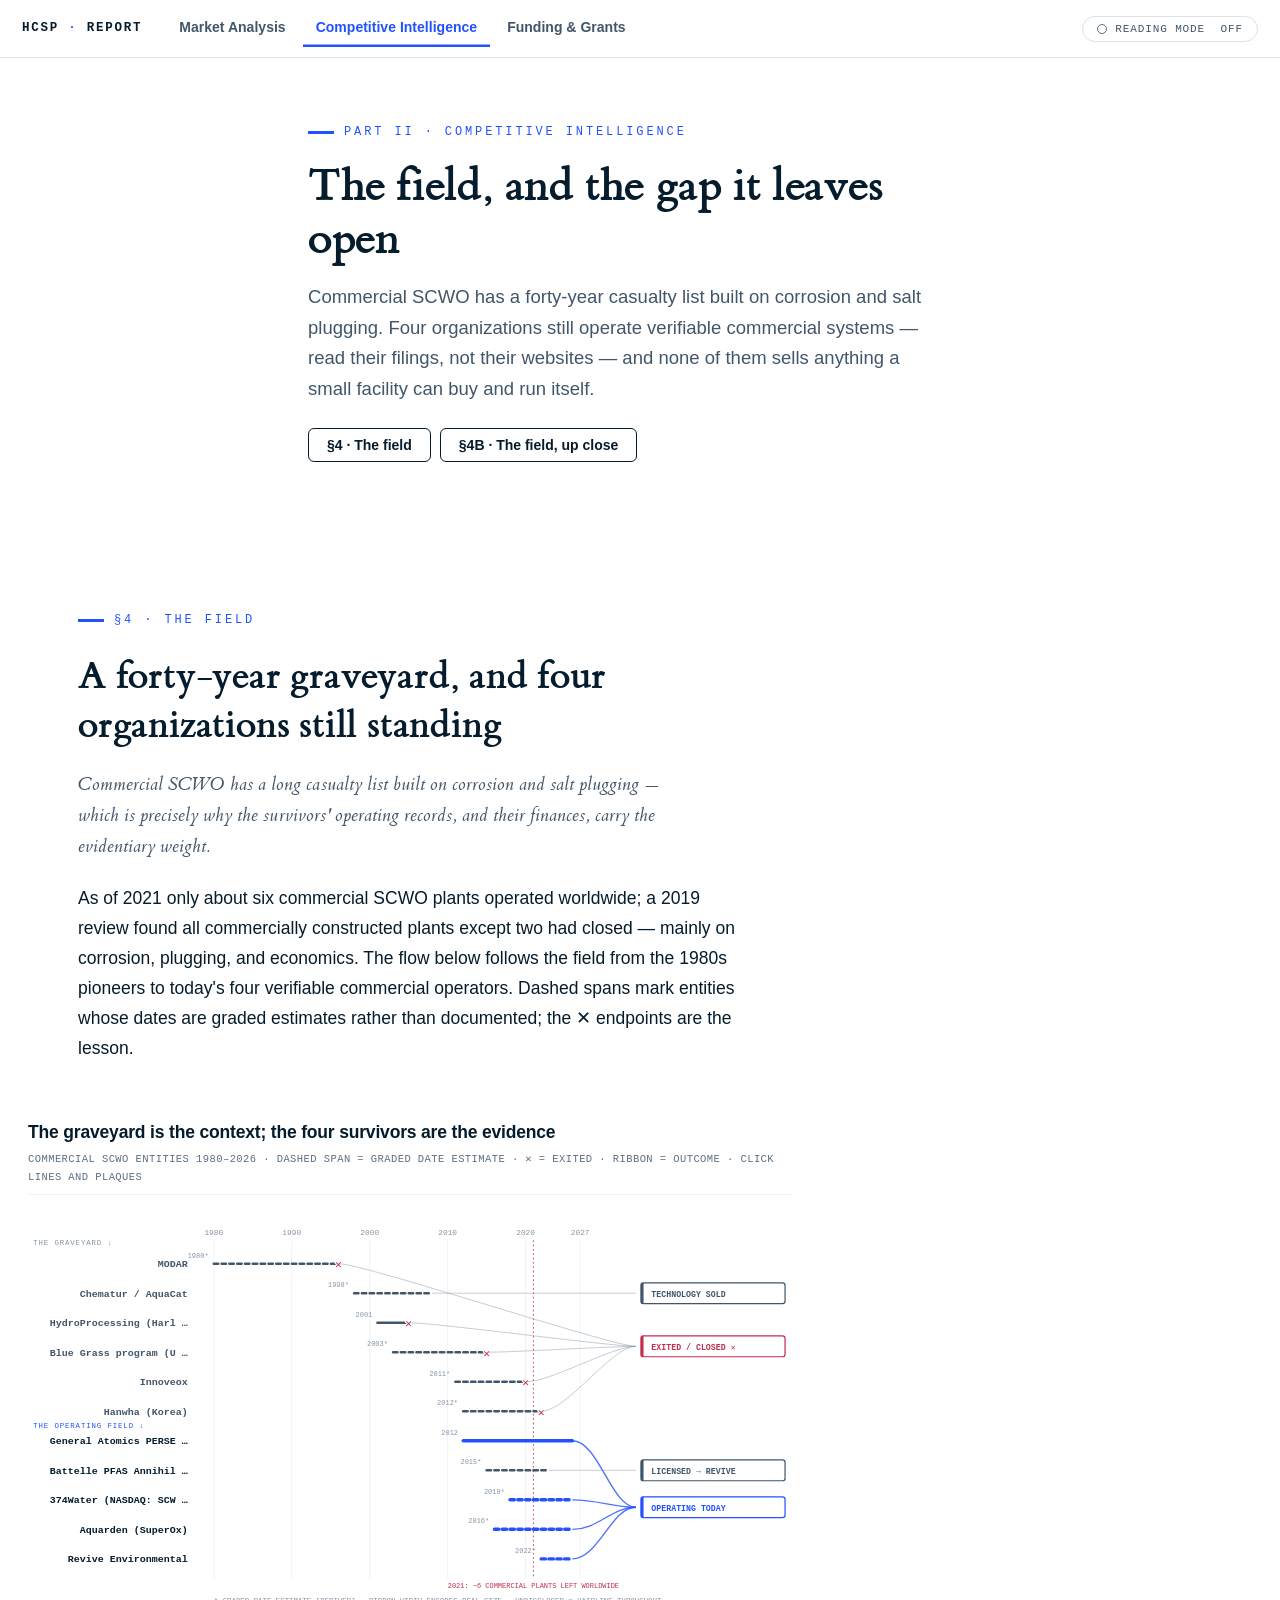
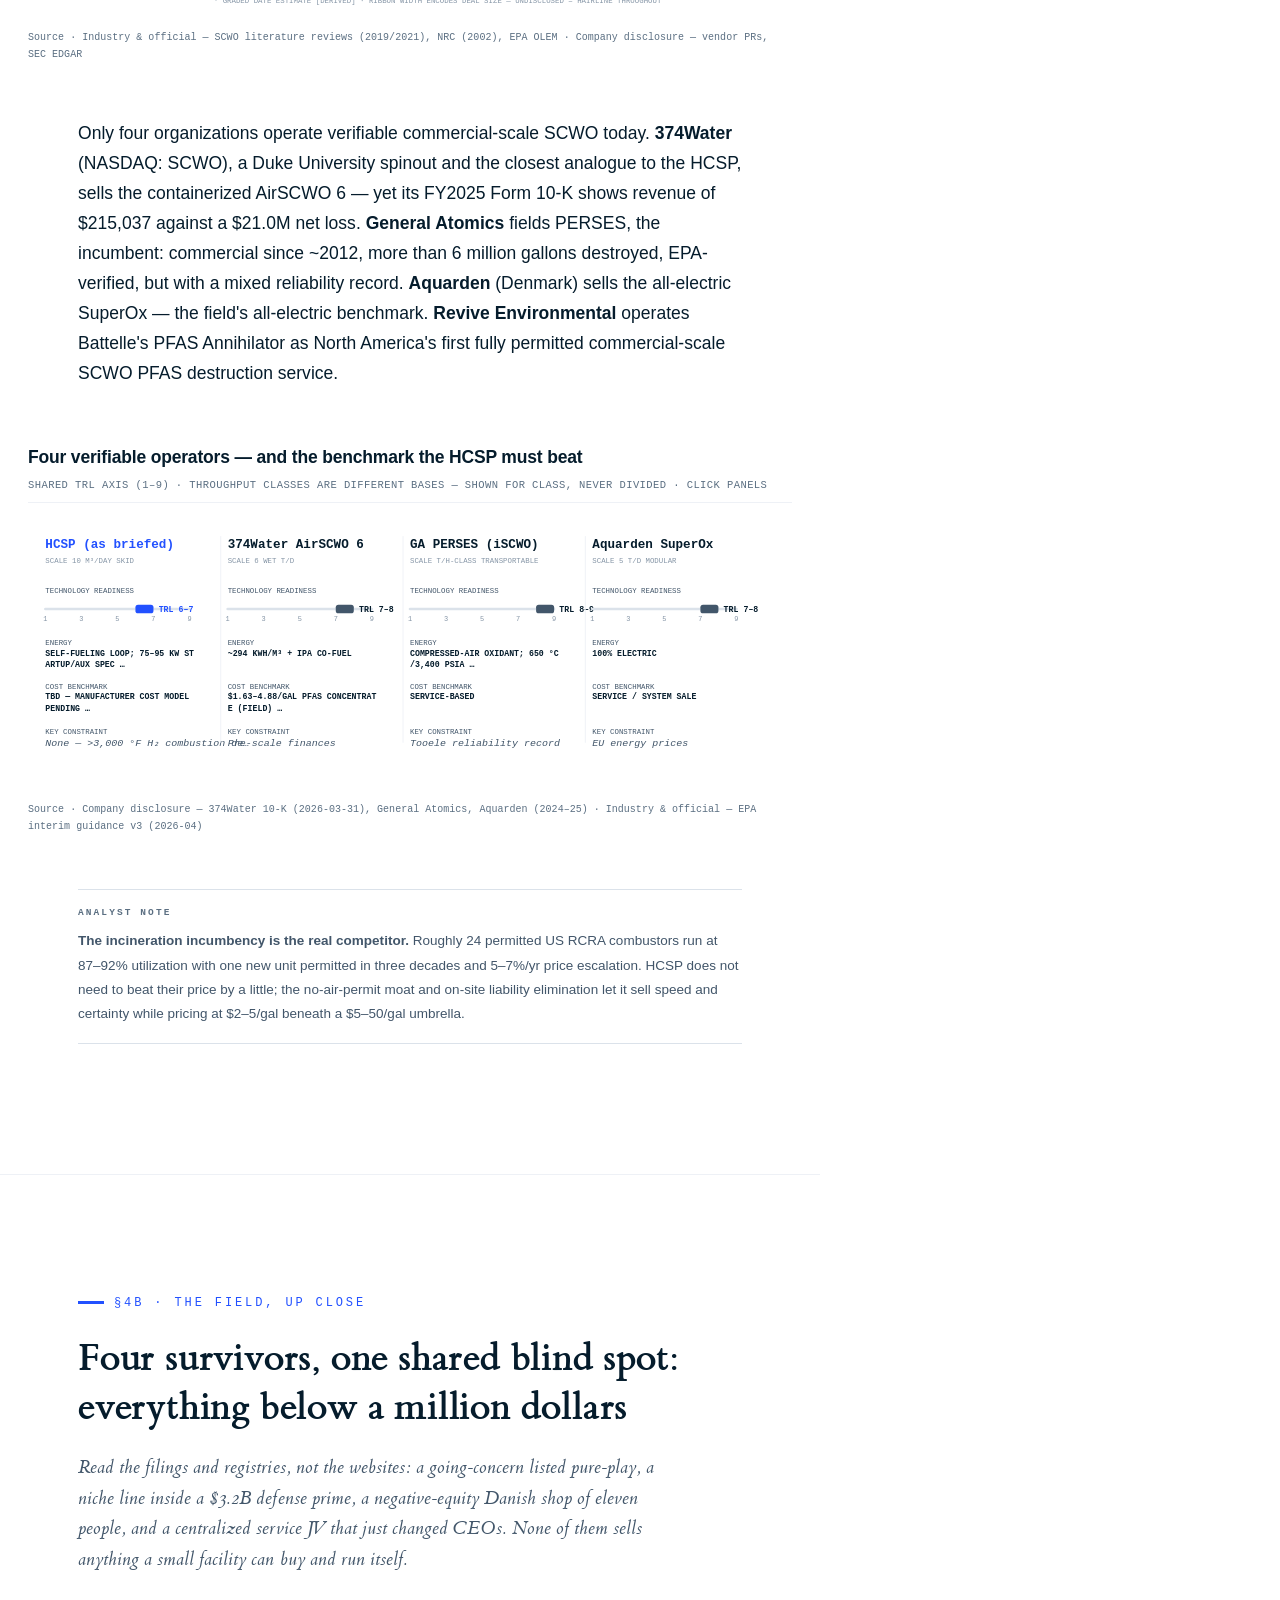
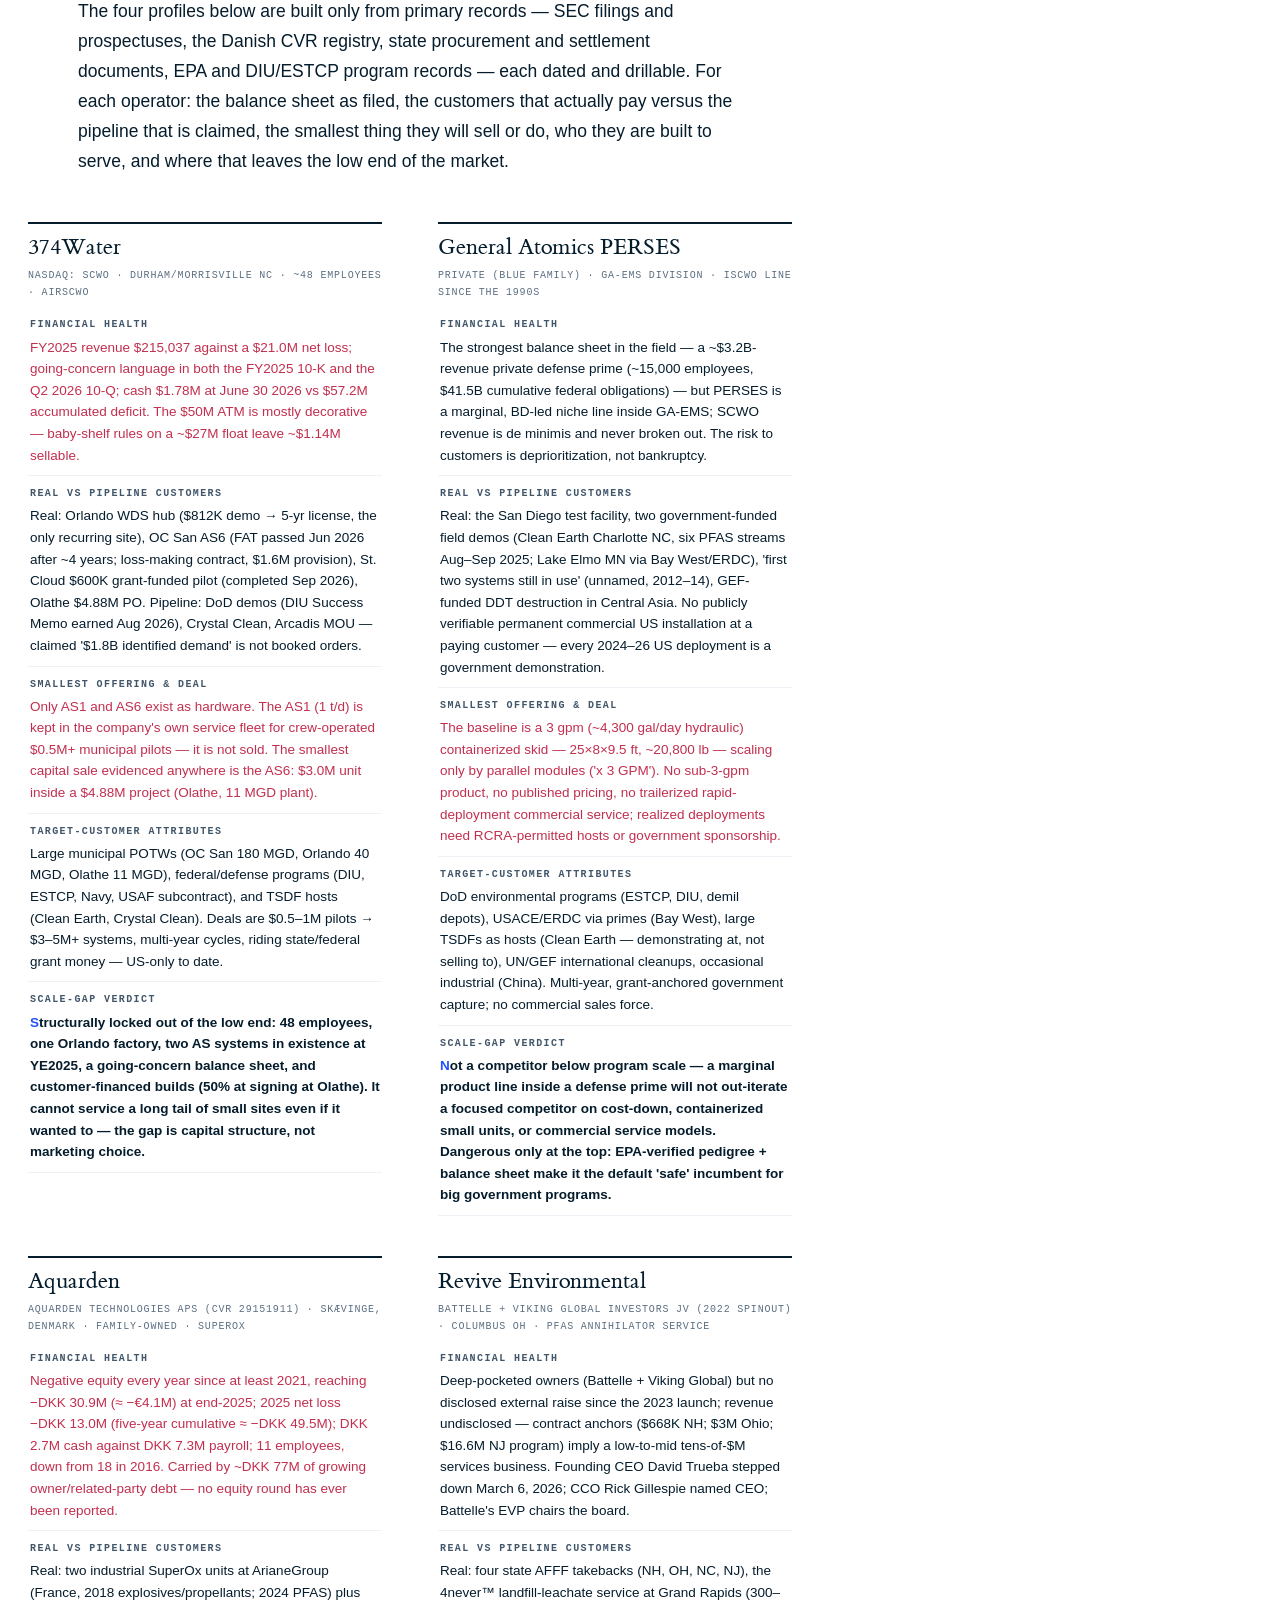
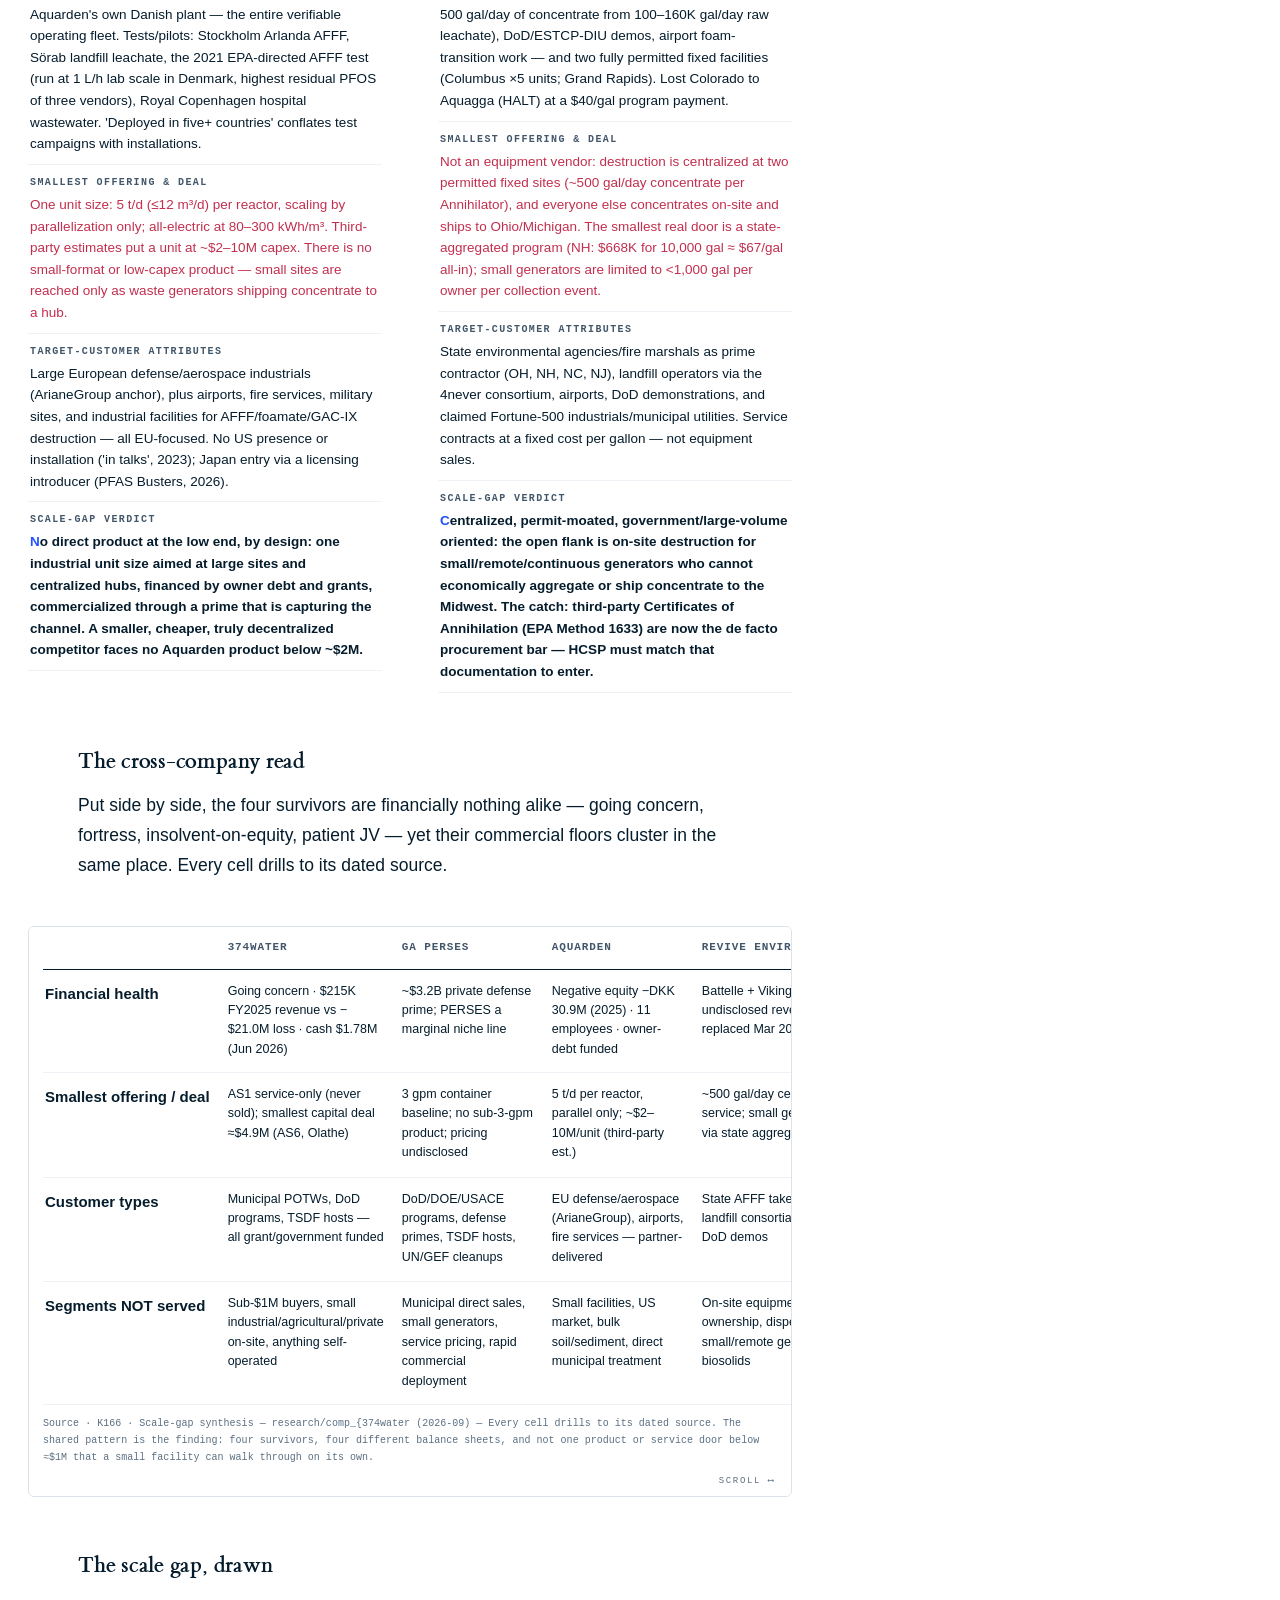
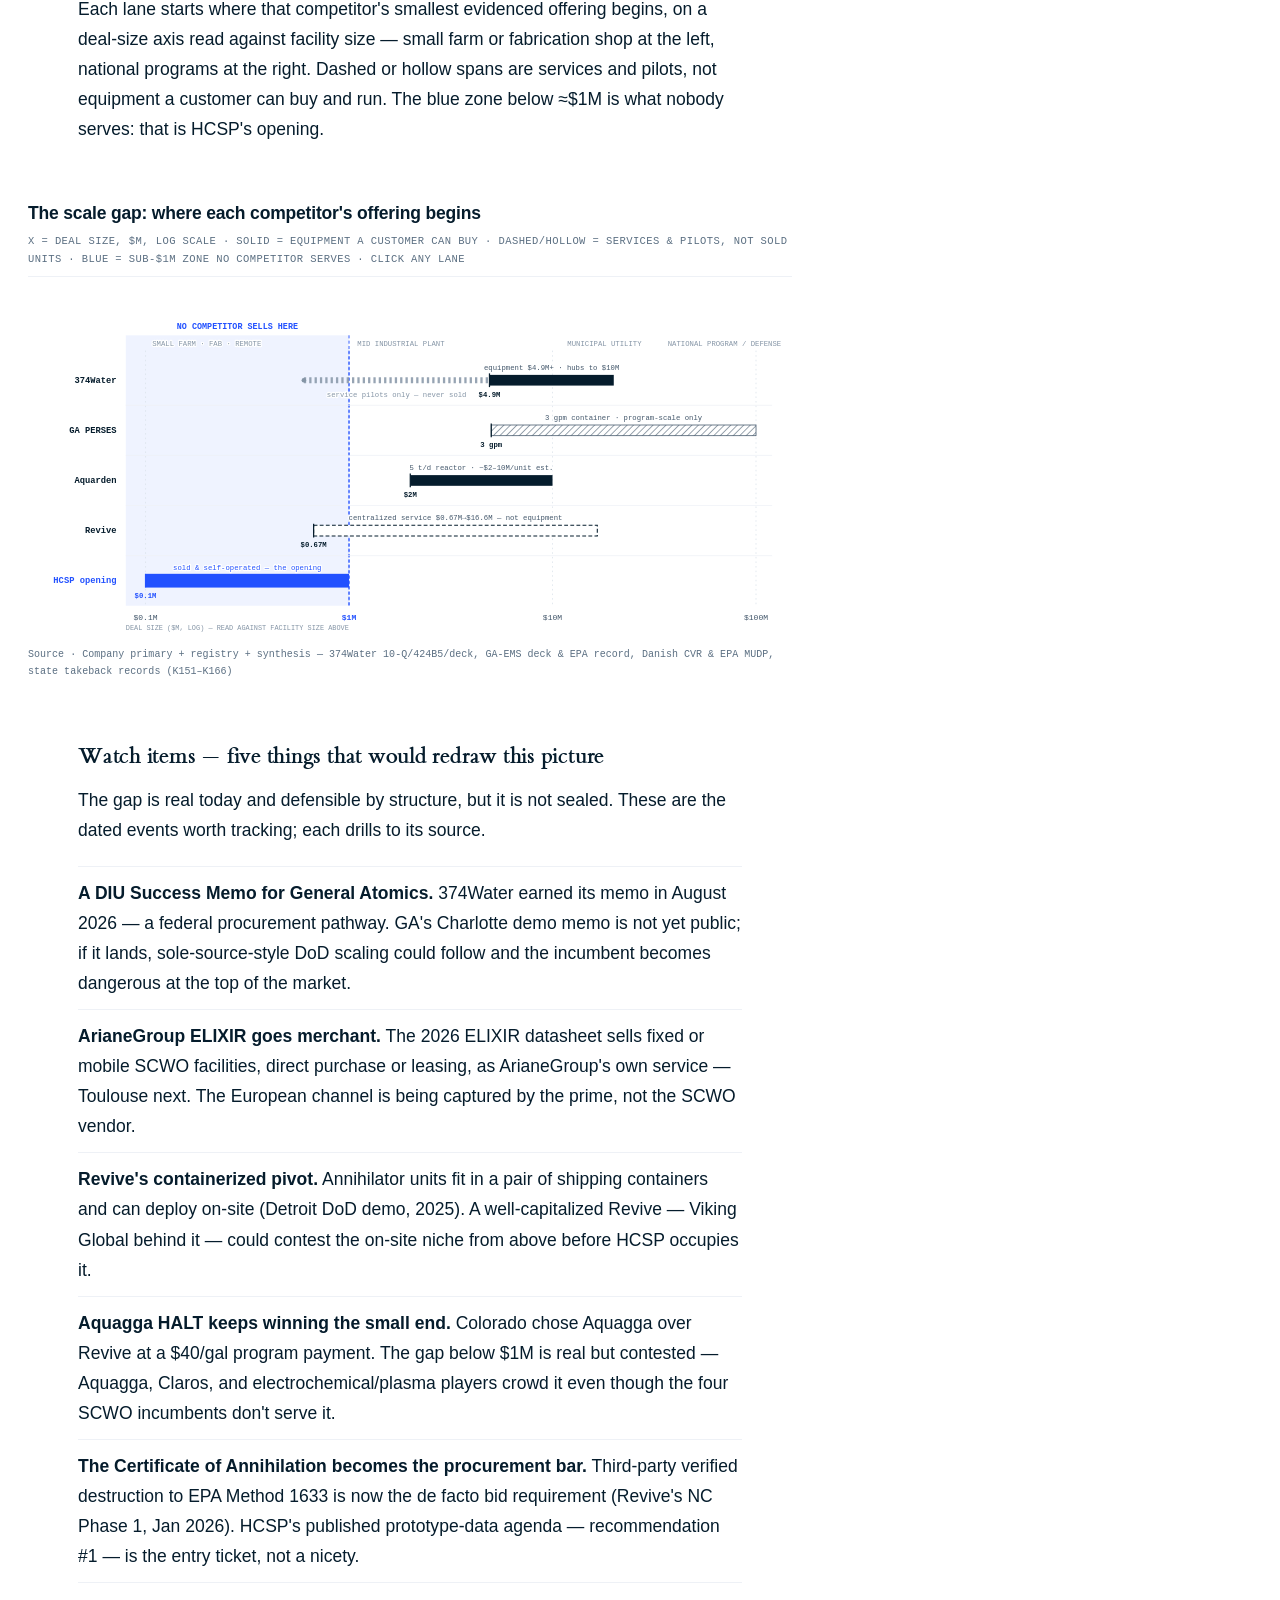
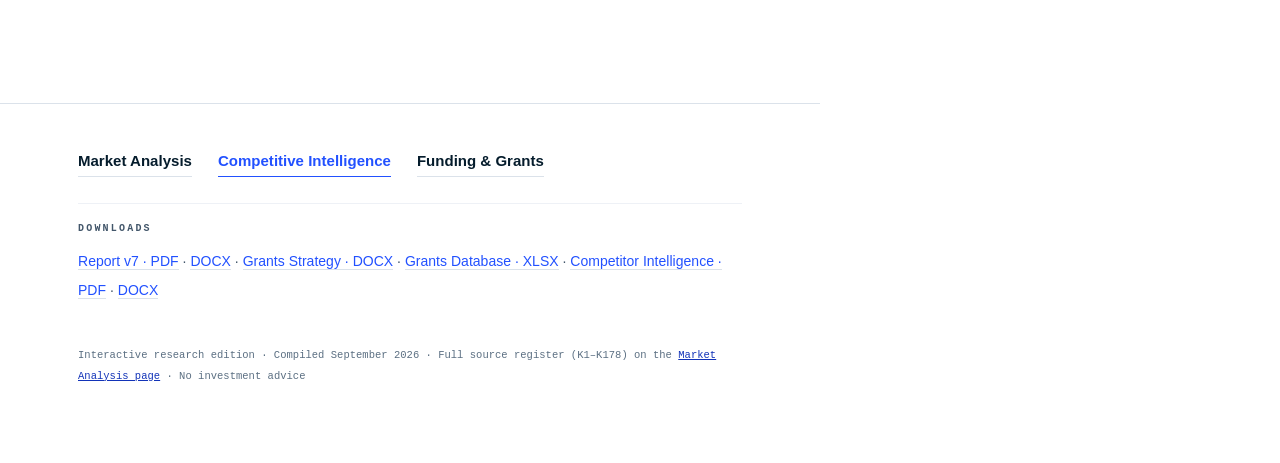
==== competitors.html @ 6288d8dd "HCSP Cross-Industry Value & Financial Impact Analysis — redesigned split-page edition: Market / Comp" ====
<!doctype html>
<html lang="en">
<head>
<meta charset="utf-8">
<meta name="viewport" content="width=device-width, initial-scale=1">
<title>Competitive Intelligence — HCSP Cross-Industry Value &amp; Financial Impact Analysis</title>
<meta name="description" content="The SCWO field: a forty-year graveyard, four verifiable commercial operators, the cross-company matrix, and the sub-$1M scale gap nobody serves.">
<link rel="stylesheet" href="css/fonts.css">
<link rel="stylesheet" href="css/style.css">
</head>
<body class="no-cover">

<!-- ═══ Shared shell · sticky top nav ═══ -->
<nav id="topnav" aria-label="Site">
  <a class="tn-brand" href="index.html">HCSP<span> · </span>REPORT</a>
  <div class="tn-links">
    <a href="index.html">Market Analysis</a>
    <a href="competitors.html">Competitive Intelligence</a>
    <a href="funding.html">Funding &amp; Grants</a>
  </div>
  <div class="tn-right">
    <button id="reader-toggle" type="button" aria-pressed="false">READING&nbsp;MODE&nbsp;<span class="rt-state">OFF</span></button>
    <button id="tn-burger" type="button" aria-expanded="false" aria-label="Toggle navigation">☰</button>
  </div>
</nav>

<!-- ═══ Page hero ═══ -->
<header class="page-hero">
  <p class="sec-no">Part II · Competitive intelligence</p>
  <h1>The field, and the gap it leaves open</h1>
  <p class="ph-sub">Commercial SCWO has a forty-year casualty list built on corrosion and salt plugging. Four
    organizations still operate verifiable commercial systems — read their filings, not their websites — and none of
    them sells anything a small facility can buy and run itself.</p>
  <div class="hero-chips">
    <button class="chip" data-goto="#sec-players">§4 · The field</button>
    <button class="chip" data-goto="#sec-deepdive">§4B · The field, up close</button>
  </div>
</header>

<main>

<!-- ═══ §4 Players ═══ -->
<section id="sec-players" class="band" data-win="players">
  <div class="prose">
    <p class="sec-no">§4 · The field</p>
    <h2>A forty-year graveyard, and four organizations still standing</h2>
    <p class="dek">Commercial SCWO has a long casualty list built on corrosion and salt plugging — which is precisely why
      the survivors' operating records, and their finances, carry the evidentiary weight.</p>
    <p>As of 2021 only about six commercial SCWO plants operated worldwide; a 2019 review found all commercially
      constructed plants except two had closed — mainly on corrosion, plugging, and economics. The flow below follows the
      field from the 1980s pioneers to today's four verifiable commercial operators. Dashed spans mark entities whose
      dates are graded estimates rather than documented; the ✕ endpoints are the lesson.</p>
  </div>
  <div class="wide xl"><div id="destiny-chart" class="chart-frame"></div></div>
  <div class="prose">
    <p>Only four organizations operate verifiable commercial-scale SCWO today. <b>374Water</b> (NASDAQ: SCWO), a Duke
      University spinout and the closest analogue to the HCSP, sells the containerized AirSCWO 6 — yet its FY2025 Form
      10-K shows revenue of $215,037 against a $21.0M net loss. <b>General Atomics</b> fields PERSES, the incumbent:
      commercial since ~2012, more than 6 million gallons destroyed, EPA-verified, but with a mixed reliability record.
      <b>Aquarden</b> (Denmark) sells the all-electric SuperOx — the field's all-electric benchmark. <b>Revive
      Environmental</b> operates Battelle's PFAS Annihilator as North America's first fully permitted commercial-scale
      SCWO PFAS destruction service.</p>
  </div>
  <div class="wide xl"><div id="vendor-chart" class="chart-frame"></div></div>
  <div class="prose">
    <div class="note-box">
      <p><b>The incineration incumbency is the real competitor.</b> Roughly 24 permitted US RCRA combustors run at
        87–92% utilization with one new unit permitted in three decades and 5–7%/yr price escalation. HCSP does not need
        to beat their price by a little; the no-air-permit moat and on-site liability elimination let it sell speed and
        certainty while pricing at $2–5/gal beneath a $5–50/gal umbrella.</p>
    </div>
  </div>
</section>

<!-- ═══ §4B The field, up close ═══ -->
<section id="sec-deepdive" class="band" data-win="deepdive">
  <div class="prose">
    <p class="sec-no">§4B · The field, up close</p>
    <h2>Four survivors, one shared blind spot: everything below a million dollars</h2>
    <p class="dek">Read the filings and registries, not the websites: a going-concern listed pure-play, a niche line
      inside a $3.2B defense prime, a negative-equity Danish shop of eleven people, and a centralized service JV that
      just changed CEOs. None of them sells anything a small facility can buy and run itself.</p>
    <p>The four profiles below are built only from primary records — SEC filings and prospectuses, the Danish CVR
      registry, state procurement and settlement documents, EPA and DIU/ESTCP program records — each dated and
      drillable. For each operator: the balance sheet as filed, the customers that actually pay versus the pipeline
      that is claimed, the smallest thing they will sell or do, who they are built to serve, and where that leaves the
      low end of the market.</p>
  </div>
  <div class="wide xl"><div id="comp-profiles"></div></div>
  <div class="prose">
    <h3 class="sub-h">The cross-company read</h3>
    <p>Put side by side, the four survivors are financially nothing alike — going concern, fortress, insolvent-on-equity,
      patient JV — yet their commercial floors cluster in the same place. Every cell drills to its dated source.</p>
  </div>
  <div class="wide xl"><div class="table-scroll"><table class="dt" id="comp-table"></table></div></div>
  <div class="prose">
    <h3 class="sub-h">The scale gap, drawn</h3>
    <p>Each lane starts where that competitor's smallest evidenced offering begins, on a deal-size axis read against
      facility size — small farm or fabrication shop at the left, national programs at the right. Dashed or hollow spans
      are services and pilots, not equipment a customer can buy and run. The blue zone below ≈$1M is what nobody
      serves: that is HCSP's opening.</p>
  </div>
  <div class="wide xl"><div id="scalegap-chart" class="chart-frame"></div></div>
  <div class="prose">
    <h3 class="sub-h">Watch items — five things that would redraw this picture</h3>
    <p>The gap is real today and defensible by structure, but it is not sealed. These are the dated events worth
      tracking; each drills to its source.</p>
    <ul class="laws" id="watch-list"></ul>
  </div>
</section>


<!-- ═══ Shared page footer · cross-links + compact downloads ═══ -->
<footer class="page-foot">
  <div class="prose">
    <nav class="pf-links" aria-label="Report pages">
      <a href="index.html">Market Analysis</a>
      <a href="competitors.html" class="here">Competitive Intelligence</a>
      <a href="funding.html">Funding &amp; Grants</a>
    </nav>
    <div class="dl-compact">
      <p class="dl-head">Downloads</p>
      <p class="dl-line"><a href="downloads/HCSP_Industry_Value_Report_v7.pdf">Report v7 · PDF</a> ·
        <a href="downloads/HCSP_Industry_Value_Report_v7.docx">DOCX</a> ·
        <a href="downloads/HCSP_Grants_Strategy.docx">Grants Strategy · DOCX</a> ·
        <a href="downloads/HCSP_Grants_Database.xlsx">Grants Database · XLSX</a> ·
        <a href="downloads/HCSP_Competitor_Intelligence.pdf">Competitor Intelligence · PDF</a> ·
        <a href="downloads/HCSP_Competitor_Intelligence.docx">DOCX</a></p>
    </div>
    <p class="colophon">Interactive research edition · Compiled September 2026 · Full source register (K1–K178) on the
      <a href="index.html#sec-sources">Market Analysis page</a> · No investment advice</p>
  </div>
</footer>

</main>

<!-- Persistent context rail -->
<aside id="dash-rail" aria-label="Report dashboard"><canvas id="dash-canvas"></canvas></aside>

<!-- Drill-down card -->
<div id="drill-card" hidden></div>

<!-- Back to top -->
<button id="to-top" type="button">↑ TOP</button>

<script src="vendor/d3.min.js"></script>
<script src="js/shell.js"></script>
<script src="js/data.js"></script>
<script src="js/sources.js"></script>
<script src="js/utils.js"></script>
<script>window.DASH_SECTIONS = ["players", "deepdive"];</script>
<script src="js/charts-core.js"></script>
<script src="js/charts-players.js"></script>
<script src="js/deepdive.js"></script>
<script src="js/dashboard.js"></script>
<script src="js/main.js"></script>
</body>
</html>
---- css/fonts.css ----
/* ET Book (tufte-css, ai-2040 reference stack) — base64-inlined, CSP-safe */
@font-face {
  font-family: "et-book";
  src: url([data-uri]) format("woff");
  font-weight: 400;
  font-style: normal;
  font-display: swap;
}
@font-face {
  font-family: "et-book";
  src: url([data-uri]) format("woff");
  font-weight: 400;
  font-style: italic;
  font-display: swap;
}
@font-face {
  font-family: "et-book";
  src: url([data-uri]) format("woff");
  font-weight: 700;
  font-style: normal;
  font-display: swap;
}
---- css/style.css ----
/* ═══════════════════════════════════════════════════════════
   Interactive Research Report · base theme (copy verbatim as css/style.css)
   White surface / deep-navy ink / electric-blue accent.
   Editorial quote/note system (no left-border cards), magazine
   term columns, borderless right rail, tightened per-chart palette.
   ═══════════════════════════════════════════════════════════ */
:root {
  --paper: #ffffff;
  --paper-hi: #f7f9fc;      /* panel */
  --ink: #051c2c;           /* deep navy */
  --ink-md: #42566a;        /* 7.6:1 on white */
  --ink-lo: #5b6f82;        /* 5.2:1 on white — WCAG AA at every size */
  --line: #dbe2ea;
  --line-lo: #eef1f6;
  --red: #2251ff;           /* LEGACY ACCENT SLOT → electric blue */
  --red-hi: #1233b8;
  --blue: #1233b8;          /* deep blue (links, secondary emphasis) */
  --blue-soft: #7d9bff;     /* light blue (tertiary series) */
  --copper: #b07a10;
  --green: #008a6d;
  --gold: #b07a10;
  --neg: #c22f4e;           /* semantic negative — declines, risk, missing */
  --serif: "et-book", "Iowan Old Style", Palatino, "Palatino Linotype", "Book Antiqua", Georgia, serif;
  /* body text: clean system sans for readability; ET Book reserved for headings/decks/quotes */
  --sans: -apple-system, BlinkMacSystemFont, "Segoe UI", Roboto, "Helvetica Neue", Arial, "Noto Sans", sans-serif;
  --mono: Menlo, Consolas, "SF Mono", "Liberation Mono", "DejaVu Sans Mono", ui-monospace, monospace;
  --shadow: 0 1px 2px rgba(5,28,44,.05), 0 8px 28px rgba(5,28,44,.07);
  --navh: 58px;             /* sticky top-nav height */
}

* { margin: 0; padding: 0; box-sizing: border-box; }
html { scroll-behavior: smooth; }
html.reader { scroll-behavior: auto; }
body {
  --railw: 460px;
  background: var(--paper);
  color: var(--ink);
  font-family: var(--sans);
  font-size: 17.5px;
  line-height: 1.72;
  letter-spacing: 0.001em;
  -webkit-font-smoothing: antialiased;
}
::selection { background: rgba(34,81,255,.15); }
b, strong { font-weight: 700; }
em { font-style: normal; color: var(--red); font-weight: 700; }
a { color: var(--blue); }

/* ── Era progress rail (top) ── */
#era-rail {
  position: fixed; top: 0; left: 0; right: 0; z-index: 90;
  display: flex; align-items: center; gap: 14px;
  padding: 10px 22px;
  background: var(--paper);
  border-bottom: 1px solid var(--line);
  pointer-events: none;
  visibility: hidden; transform: translateY(-110%);
  transition: transform .4s ease, visibility 0s linear .4s;
}
#era-rail.on { visibility: visible; transform: none; transition: transform .4s ease; }
.rail-year {
  font-family: var(--mono); font-weight: 700; font-size: 14px;
  border: 1.5px solid var(--ink); border-radius: 4px;
  padding: 2px 10px; background: var(--paper);
  font-variant-numeric: tabular-nums;
}
.rail-track { flex: 1; height: 18px; position: relative; }
.rail-track .seg {
  position: absolute; top: 8px; height: 2px; background: var(--line);
  pointer-events: auto; cursor: pointer;
}
.rail-track .seg.active { background: var(--red); height: 4px; top: 7px; }
.rail-track .seg .seg-label {
  position: absolute; top: -14px; left: 0; font-family: var(--mono);
  font-size: 9px; color: var(--ink-lo); white-space: nowrap; letter-spacing: .04em;
}
.rail-track .seg.active .seg-label { color: var(--red); font-weight: 700; }

/* ── Cover — readability-first: text on a solid paper panel; the skid animation
     is confined to a heavily faded backdrop stage; nothing renders under text ── */
#cover {
  position: relative; min-height: 100vh; overflow: hidden;
  display: flex; align-items: center;
  padding: calc(var(--navh) + 4vh) 0 7vh;
}
.cover-stage { position: absolute; inset: 0; z-index: 0; opacity: 0.34; }
#cover-canvas, #cover-canvas-x, #cover-canvas-w { position: absolute; inset: 0; width: 100%; height: 100%; }
html.reader .cover-stage { display: none; } /* reading mode: decorative art off */

/* cover artwork variant switch */
.cover-mode { margin-top: 24px; display: flex; gap: 8px; align-items: center; flex-wrap: wrap; }
html.reader .cover-mode { display: none; }
.cover-mode::before {
  content: "COVER ART"; font-family: var(--mono); font-size: 9px;
  letter-spacing: .22em; color: var(--ink-md); margin-right: 4px;
}
.cover-mode button {
  font-family: var(--mono); font-size: 10.5px; letter-spacing: .05em;
  color: var(--ink-md); background: var(--paper);
  border: 1px solid var(--line); border-radius: 999px; padding: 5px 13px;
  cursor: pointer; transition: border-color .15s, color .15s;
}
.cover-mode button.on { border-color: var(--red); color: var(--red); }
.cover-mode button:hover { border-color: var(--ink); color: var(--ink); }
.cover-inner {
  position: relative; z-index: 2; max-width: 1120px; width: 100%;
  margin: 0 auto; padding: 0 24px;
  pointer-events: none; /* canvas stays clickable around the panel */
}
.cover-inner button, .cover-inner a { pointer-events: auto; }
.cover-panel {
  pointer-events: auto;
  background: var(--paper);
  border: 1px solid var(--line);
  box-shadow: var(--shadow);
  border-radius: 10px;
  padding: clamp(30px, 4.6vw, 54px) clamp(26px, 4.4vw, 56px);
  max-width: 860px;
}
.cover-kicker {
  font-family: var(--mono); font-size: 11.5px; letter-spacing: .24em;
  color: var(--red); margin-bottom: 22px; text-transform: uppercase;
}
.cover-title {
  font-family: var(--serif);
  font-size: clamp(40px, 5.4vw, 60px); font-weight: 700;
  line-height: 1.1; letter-spacing: -0.008em;
}
.cover-title .cover-num { color: var(--red); }
.cover-sub {
  font-family: var(--serif);
  font-size: clamp(19px, 2.1vw, 25px); font-weight: 700; color: var(--ink-md);
  margin: 18px 0 22px; letter-spacing: 0; line-height: 1.35;
}
.cover-lede { max-width: 640px; font-size: 16.5px; color: var(--ink-md); line-height: 1.75; }

/* three page-entry links — the cover's primary job */
.page-links {
  display: grid; grid-template-columns: repeat(3, 1fr); gap: 12px;
  margin: 30px 0 8px;
}
.page-link {
  display: block; text-decoration: none; color: var(--ink);
  border: 1.5px solid var(--ink); border-radius: 8px;
  padding: 14px 16px 12px; background: var(--paper);
  transition: border-color .15s, box-shadow .15s;
}
.page-link:hover { border-color: var(--red); box-shadow: var(--shadow); }
.page-link .pl-no {
  font-family: var(--mono); font-size: 10px; font-weight: 700;
  letter-spacing: .2em; color: var(--red); text-transform: uppercase;
}
.page-link .pl-name {
  display: block; font-family: var(--serif); font-weight: 700;
  font-size: 19px; line-height: 1.25; margin: 5px 0 4px;
}
.page-link .pl-desc { display: block; font-size: 12.5px; color: var(--ink-md); line-height: 1.5; }
.page-link .pl-go { font-family: var(--mono); font-size: 11px; color: var(--red); }
@media (max-width: 800px) { .page-links { grid-template-columns: 1fr; } }
.chain {
  font-family: var(--mono); font-size: 13.5px; font-weight: 700; color: var(--ink);
  background: var(--paper-hi); border: 1px solid var(--line); border-radius: 4px;
  padding: 1px 8px; white-space: nowrap;
}
.cover-chips { display: flex; flex-wrap: wrap; gap: 10px; margin: 26px 0 22px; }
.chip {
  font-family: var(--sans); font-size: 14px; font-weight: 600;
  color: var(--ink); background: var(--paper);
  border: 1.5px solid var(--ink); border-radius: 6px; padding: 8px 18px; cursor: pointer;
  transition: all .15s; text-decoration: none;
}
.chip:hover { background: var(--red); border-color: var(--red); color: #fff; }
.cover-anchor { font-size: 12.5px; color: var(--ink-md); font-family: var(--mono); letter-spacing: .01em; display: block; max-width: 660px; }
.scroll-hint {
  margin-top: 5vh; font-family: var(--mono); font-size: 11px; color: var(--ink-md);
  display: flex; flex-direction: column; align-items: flex-start; gap: 8px; letter-spacing: .3em;
  width: max-content;
}
html.reader .scroll-hint { display: none; }
.scroll-hint span { margin-left: 22px; }
.scroll-hint span {
  display: block; width: 1px; height: 44px;
  background: linear-gradient(var(--red), transparent);
}

/* ── Section band — generous rhythm between bands ── */
.band { padding: 118px 0 104px; border-top: 1px solid var(--line-lo); }
.band:first-of-type { border-top: 0; }
section[id], footer[id] { scroll-margin-top: calc(var(--navh) + 14px); }
.prose {
  max-width: 720px;
  margin: 0 auto;
  padding: 0 28px;
}
.wide {
  /* symmetric figure bleed around the 720px prose column (V3 pattern) */
  max-width: 830px;
  margin: 46px auto;
  padding: 0 28px;
}
.wide.xl { max-width: 960px; }
.sec-no {
  font-family: var(--mono); font-size: 12px; letter-spacing: .24em;
  color: var(--red); margin-bottom: 16px; text-transform: uppercase;
  display: flex; align-items: center; gap: 10px;
}
.sec-no::before {
  content: ""; flex: 0 0 26px; height: 3px;
  background: var(--red);
}
h2 { font-family: var(--serif); font-size: clamp(29px, 3.2vw, 40px); font-weight: 700; line-height: 1.22; letter-spacing: -0.005em; margin-bottom: 24px; max-width: 20em; }
h3 { font-family: var(--serif); font-size: 23px; font-weight: 700; line-height: 1.35; letter-spacing: -0.01em; margin-bottom: 14px; }
.sub-h { margin-top: 44px; padding-top: 6px; }
.prose p { margin-bottom: 20px; }
.muted { color: var(--ink-md); font-size: 14.5px; }
.hint-click { font-size: 13px; color: var(--blue); border-bottom: 1px dashed var(--blue); white-space: nowrap; }
.era-tag {
  display: block; font-family: var(--mono); font-size: 11px; letter-spacing: .18em;
  color: var(--red); margin-bottom: 8px; font-weight: 400; text-transform: uppercase;
  padding-left: 14px; position: relative;
}
.era-tag::before {
  content: ""; position: absolute; left: 0; top: .62em;
  width: 6px; height: 6px; background: var(--red);
}
.laws { list-style: none; margin: 8px 0 16px; }
.laws li {
  padding: 11px 0; border-bottom: 1px solid var(--line-lo);
  margin: 0;
}
.laws li:first-child { border-top: 1px solid var(--line-lo); }

/* ── Analyst note · editorial rules, no card chrome ── */
.note-box {
  border: 0; background: transparent; box-shadow: none;
  border-top: 1px solid var(--line);
  border-bottom: 1px solid var(--line);
  margin: 30px 0 26px;
  padding: 14px 0 16px;
  font-size: 13.5px; color: var(--ink-md); line-height: 1.8;
}
.note-box::before {
  content: "Analyst note";
  display: block;
  font-family: var(--mono); font-size: 9.5px; font-weight: 700;
  letter-spacing: .22em; text-transform: uppercase;
  color: var(--ink-lo); margin-bottom: 8px;
}
.note-box p { margin-bottom: 10px; }
.note-box p:last-child { margin-bottom: 0; }
.degrade-note {
  font-family: var(--mono); font-size: 12px; color: var(--neg);
  border: 1px dashed var(--neg); border-radius: 4px; padding: 8px 12px; background: rgba(194,47,78,.04);
}

/* ── Rail cross-reference note (hidden when the rail is hidden) ── */
.rail-note {
  font-family: var(--mono); font-size: 11px; color: var(--ink-lo);
  line-height: 1.7; letter-spacing: .02em;
  margin: 22px 0 18px; padding-left: 16px; position: relative;
}
.rail-note::before { content: "→"; position: absolute; left: 0; color: var(--red); }
@media (max-width: 1180px) { .rail-note { display: none; } }

/* Chart containers */
.chart-frame {
  background: transparent; border: 0; box-shadow: none;
  padding: 8px 0 4px; position: relative;
}
.chart-title { font-weight: 700; font-size: 17.5px; letter-spacing: -0.01em; margin: 0 0 3px 0; }
.chart-sub { font-family: var(--mono); font-size: 10.5px; color: var(--ink-lo); margin: 0 0 14px 0; letter-spacing: .04em; padding-bottom: 8px; border-bottom: 1px solid var(--line-lo); }
.chart-src { font-family: var(--mono); font-size: 10px; color: var(--ink-lo); margin: 10px 0 4px; }
.chart-frame svg text { font-family: var(--mono); }

/* metric strip */
.metric-strip {
  display: grid; grid-template-columns: repeat(auto-fit, minmax(160px, 1fr));
  gap: 1px; background: var(--line); border: 1px solid var(--line); border-radius: 6px; overflow: hidden;
  margin-top: 14px; box-shadow: var(--shadow);
}
.metric-strip .m {
  background: var(--paper); padding: 14px 16px; cursor: pointer; transition: background .15s;
}
.metric-strip .m:hover { background: var(--paper-hi); }
.metric-strip .m .v { font-family: var(--mono); font-size: 20px; font-weight: 700; color: var(--red); font-variant-numeric: tabular-nums; }
.metric-strip .m .k { font-size: 12px; color: var(--ink-md); margin-top: 3px; line-height: 1.5; }

/* source button ◆ */
.src {
  border: 0; background: none; color: var(--red); cursor: pointer;
  font-size: 10px; vertical-align: super; padding: 0 2px; font-family: var(--mono);
}
.src:hover { color: var(--red-hi); }

/* ── Chronicle sticky layout ── */
#chronicle { position: relative; border-top: 1px solid var(--line-lo); }
.chron-grid {
  display: grid; grid-template-columns: minmax(380px, 44%) 1fr;
  max-width: 1440px; margin: 0 auto; gap: 0;
}
.chron-text { padding: 40px 20px 40px 40px; }
.step { min-height: 80vh; display: flex; flex-direction: column; justify-content: center; padding: 44px 24px 44px 0; max-width: 620px; }
.step.active-step h3 { color: var(--ink); }
.chron-dash { position: relative; }
.dash-inner {
  position: sticky; top: 0; height: 100vh;
  display: flex; align-items: center; justify-content: center;
  padding: 40px 28px;
}

/* Chronicle inline mini-charts */
.inline-chart {
  margin: 20px 0; background: var(--paper); border: 1px solid var(--line); border-radius: 8px;
  box-shadow: var(--shadow); padding: 14px 12px 8px;
}
.inline-chart svg text { font-family: var(--mono); }
.inline-chart .ic-title { font-weight: 700; font-size: 13.5px; margin: 0 0 2px 4px; font-family: var(--sans); }
.inline-chart .ic-src { font-family: var(--mono); font-size: 9.5px; color: var(--ink-lo); margin: 6px 4px 2px; }

/* ── Pull-quote · editorial (heavy top rule, hairline bottom — no tinted card) ── */
.quote-card {
  margin: 46px 0 40px; position: relative;
  background: transparent;
  border: 0;
  border-top: 2px solid var(--ink);
  border-bottom: 1px solid var(--line);
  border-radius: 0;
  box-shadow: none;
  padding: 24px 2px 20px;
  transform: none;
}
.quote-card::after { content: none; }
.quote-card::before {
  content: "From the record";
  display: block;
  font-family: var(--mono); font-size: 9.5px; font-weight: 700;
  letter-spacing: .22em; text-transform: uppercase;
  color: var(--ink-lo); margin-bottom: 14px;
}
.quote-card:nth-of-type(even) { transform: none; }
.quote-card .q-mark { display: none; }
.quote-card .q-badges { display: none; }
.quote-card .q-zh { display: none; }
.quote-card .q-text {
  font-size: 22px; font-style: italic;
  font-family: var(--serif); color: var(--ink);
  line-height: 1.52; margin-bottom: 14px; letter-spacing: -0.005em;
  text-wrap: balance;
}
.quote-card .q-who {
  font-family: var(--sans); font-size: 12px; color: var(--ink-md);
  text-transform: uppercase; letter-spacing: .08em;
}
.quote-card .q-who b { color: var(--ink); font-weight: 700; }
.quote-card .q-why {
  margin-top: 14px; padding-top: 12px; border-top: 1px dotted var(--line);
  font-size: 13px; color: var(--ink-md); line-height: 1.7; display: block;
}
.quote-card .q-lab {
  font-family: var(--mono); font-size: 9.5px; color: var(--ink-lo);
  margin-right: 6px; letter-spacing: .12em; text-transform: uppercase;
}
.quote-card .q-lab.why { color: var(--red); margin-left: 10px; }
.quote-card .q-src { font-family: var(--mono); font-size: 10px; color: var(--ink-lo); margin-left: 8px; }

/* drill card */
#drill-card {
  position: fixed; z-index: 200; min-width: 240px; max-width: 340px;
  background: var(--ink); color: #eef2f6; padding: 14px 18px; border-radius: 6px;
  box-shadow: 0 12px 40px rgba(5,28,44,.4); font-size: 13px; line-height: 1.65;
  border-top: 3px solid var(--red);
}
#drill-card .d-title { font-family: var(--mono); font-size: 10.5px; color: #9fb0c0; letter-spacing: .08em; text-transform: uppercase; }
#drill-card .d-val { font-family: var(--mono); font-size: 25px; font-weight: 700; color: #fff; margin: 2px 0; font-variant-numeric: tabular-nums; }
#drill-card .d-val .pos { color: #6fd0b2; } #drill-card .d-val .neg { color: #ef9aae; }
#drill-card .d-sub { color: #c6d1db; font-size: 12.5px; }
#drill-card .d-src { font-family: var(--mono); font-size: 10px; color: #8595a6; margin-top: 8px; padding-top: 8px; border-top: 1px solid rgba(255,255,255,.14); }
#drill-card .d-close { position: absolute; top: 6px; right: 10px; color: #8595a6; cursor: pointer; background: none; border: 0; font-size: 14px; }

/* appendix */
#sec-sources { padding: 100px 0 80px; border-top: 1px solid var(--line-lo); }
#source-list { margin-top: 4px; display: grid; grid-template-columns: 1fr 1fr; column-gap: 48px; align-items: start; }
@media (max-width: 1420px) { #source-list { grid-template-columns: 1fr; } }
.src-row { display: block; padding: 10px 0 11px; border-bottom: 1px solid var(--line-lo); font-size: 13px; }
.src-row .s-fact { display: block; color: var(--ink); line-height: 1.55; }
.src-row .s-cite { display: block; font-family: var(--mono); font-size: 10.5px; color: var(--ink-md); margin-top: 4px; line-height: 1.6; }
.colophon { margin-top: 40px; font-family: var(--mono); font-size: 10.5px; color: var(--ink-lo); line-height: 2; }

/* footer downloads block — same editorial register as the colophon */
.downloads { margin-top: 44px; border-top: 1px solid var(--line); padding-top: 16px; }
.downloads .dl-head { font-family: var(--mono); font-size: 9.5px; font-weight: 700; letter-spacing: .22em; text-transform: uppercase; color: var(--ink-lo); margin-bottom: 10px; }
.downloads .dl-line { font-size: 13.5px; color: var(--ink-md); line-height: 2; }
.downloads .dl-line a { color: var(--red); text-decoration: none; border-bottom: 1px solid var(--line); }
.downloads .dl-line a:hover { border-bottom-color: var(--red); }
.downloads .dl-note { margin-top: 10px; font-family: var(--mono); font-size: 10.5px; color: var(--ink-lo); line-height: 1.9; }
@media (max-width: 900px) { #source-list { column-count: 1; } }

/* source-category badge (four-source rule) */
.src-cat {
  display: inline-block; font-family: var(--mono); font-size: 9px;
  letter-spacing: .08em; text-transform: uppercase;
  border: 1px solid var(--line); border-radius: 3px;
  padding: 0 5px; margin-right: 6px; color: var(--ink-md); vertical-align: 1px;
}
.src-cat.kimi { border-color: var(--red); color: var(--red); }
.src-cat.broker { border-color: var(--copper); color: var(--copper); }
.src-cat.company { border-color: var(--green); color: var(--green); }
.src-cat.industry { border-color: var(--blue); color: var(--blue); }

/* data tables (lineage, comparisons) — readability: ≥15px cells, generous padding,
   sticky header rows, visible horizontal-scroll affordance */
table.dt {
  border-collapse: separate; border-spacing: 0; width: 100%;
  font-family: var(--sans); font-size: 15px; line-height: 1.6;
}
table.dt th {
  font-family: var(--mono); font-size: 11px; letter-spacing: .08em; text-transform: uppercase;
  color: var(--ink-md); text-align: left; padding: 12px 16px 12px 2px;
  border-bottom: 1.5px solid var(--ink); white-space: nowrap;
  position: sticky; top: var(--navh); z-index: 5;
  background: var(--paper);
}
table.dt td { padding: 12px 16px 12px 2px; border-bottom: 1px solid var(--line-lo); vertical-align: top; }
table.dt td.num { font-family: var(--mono); font-size: 13px; font-variant-numeric: tabular-nums; white-space: nowrap; }
table.dt tr:hover td { background: var(--paper-hi); }
table.dt tr.hl td { background: rgba(34,81,255,.05); }
table.dt tr.bad td { background: rgba(194,47,78,.045); }
table.dt td.vc-contra, .vc-contra { font-family: var(--mono); font-size: 11px; font-weight: 700; color: var(--neg); }

/* ── §0.5 three terms · magazine columns (no cards, hover to unfold) ── */
.term-mag {
  display: grid; grid-template-columns: repeat(3, 1fr); gap: 0;
}
.term-mag .term {
  padding: 6px 26px 14px;
  cursor: default; outline: none;
}
.term-mag .term + .term { border-left: 1px solid var(--line-lo); }
.term-mag .term:first-child { padding-left: 2px; }
.term-mag .t-abbr {
  font-family: var(--serif); font-weight: 700; font-size: 34px;
  letter-spacing: -0.01em; color: var(--ink); line-height: 1.1;
  transition: color .2s ease;
}
.term-mag .term:hover .t-abbr, .term-mag .term:focus-within .t-abbr { color: var(--red); }
.term-mag .t-full {
  font-family: var(--mono); font-size: 10px; color: var(--ink-lo);
  text-transform: uppercase; letter-spacing: .1em; margin: 6px 0 12px;
  padding-bottom: 10px; border-bottom: 1px solid var(--line-lo);
}
.term-mag .t-gist { font-size: 14px; color: var(--ink); line-height: 1.65; margin: 0; }
.term-mag .term { position: relative; }
.term-mag .t-more {
  /* Desktop: overlay expansion, never pushes content below (QA: hover once made the whole section twitch +217px) */
  position: absolute; left: 26px; right: 26px; top: 100%; z-index: 6;
  background: var(--paper);
  border-bottom: 1px solid var(--line);
  padding: 10px 0 16px;
  max-height: 0; opacity: 0; overflow: hidden;
  transition: max-height .4s cubic-bezier(.25,.7,.3,1), opacity .3s ease .05s;
  pointer-events: none;
}
.term-mag .term:first-child .t-more { left: 2px; }
.term-mag .term:hover .t-more, .term-mag .term:focus-within .t-more,
.term-mag .term.open .t-more { max-height: 340px; opacity: 1; pointer-events: auto; }
.term-mag .t-more p { font-size: 13px; color: var(--ink-md); line-height: 1.72; margin: 0; }
.term-mag .t-hint {
  font-family: var(--mono); font-size: 9px; letter-spacing: .14em; text-transform: uppercase;
  color: var(--ink-lo); margin-top: 12px; transition: opacity .25s ease;
}
.term-mag .term:hover .t-hint, .term-mag .term:focus-within .t-hint, .term-mag .term.open .t-hint { opacity: 0; }
@media (max-width: 760px) {
  .term-mag { grid-template-columns: 1fr; }
  .term-mag .term { padding: 18px 2px; border-left: 0 !important; border-top: 1px solid var(--line-lo); }
  .term-mag .term:first-child { border-top: 0; }
  .term-mag .t-more { position: static; max-height: none; opacity: 1; margin-top: 10px; padding: 0; border-bottom: 0; pointer-events: auto; }
  .term-mag .t-hint { display: none; }
}

/* tooltip */
.tip {
  position: fixed; z-index: 150; pointer-events: none;
  background: var(--ink); color: #fff; font-family: var(--mono); font-size: 11px;
  padding: 5px 10px; border-radius: 4px; opacity: 0; transition: opacity .12s; white-space: nowrap;
}

@media (max-width: 980px) {
  .chron-grid { grid-template-columns: 1fr; }
  .chron-dash { display: none; }
  .step { min-height: 0; }
}

/* ── Narrative column yields to right rail ── */
main, footer#sec-sources { margin-right: var(--railw); }
#cover { margin-right: 0; }
.cover-inner { max-width: 1180px; margin: 0 auto; }
#era-rail { right: var(--railw); }

/* ── Persistent dashboard rail · borderless, part of the page surface ── */
#dash-rail {
  position: fixed; top: 0; right: 0; bottom: 0; width: var(--railw);
  border: 0;
  background: transparent;
  z-index: 60;
  /* fully hidden on the cover; slides in after the reader enters the chapters */
  opacity: 0; visibility: hidden; transform: translateX(24px);
  transition: opacity .55s ease, transform .55s ease, visibility 0s linear .55s;
}
#dash-rail.on { opacity: 1; visibility: visible; transform: none; transition: opacity .55s ease, transform .55s ease; }
#dash-rail canvas { width: 100%; height: 100%; display: block; cursor: crosshair; }
#dash-rail #dash-canvas {
  max-height: none; border: 0; border-radius: 0; box-shadow: none;
  background: transparent;
}

/* ── dek · italic serif deck, no border chrome ── */
.dek {
  font-family: var(--serif); font-style: italic;
  font-size: 19px; line-height: 1.62; color: var(--ink-md);
  margin: -2px 0 28px; max-width: 600px;
  border: 0; padding: 0;
}
.dek strong, .dek b { color: var(--ink); font-style: normal; }

/* chronicle single-column */
.chron-text { max-width: 760px; margin: 0 auto; padding: 40px 24px; }
.step { min-height: 78vh; }

@media (max-width: 1180px) {
  body { --railw: 0px; }
  #dash-rail { display: none; }
}

/* section hairline */
hr.sep { border: 0; height: 1px; background: var(--line); margin: 0 auto; max-width: 860px; }

/* ═══ Part III — Funding components ═══ */

/* §8 fate board: three editorial columns, no cards */
.fate-board {
  display: grid; grid-template-columns: 1fr 0.92fr 1.25fr;
  border-top: 1px solid var(--ink);
  margin-top: 8px;
}
.fate-col { padding: 14px 22px 18px; }
.fate-col + .fate-col { border-left: 1px solid var(--line-lo); }
.fate-col:first-child { padding-left: 2px; }
.fate-head {
  font-family: var(--mono); font-size: 10px; font-weight: 700; letter-spacing: .1em;
  color: var(--ink-md); margin-bottom: 10px; padding-bottom: 8px; border-bottom: 1px solid var(--line-lo);
}
.fate-head .fate-n {
  display: inline-block; min-width: 18px; text-align: center;
  border: 1px solid var(--line); border-radius: 3px; padding: 0 4px; margin-left: 6px;
}
.fate-died .fate-head { color: var(--neg); }
.fate-expanding .fate-head { color: var(--red); }
.fate-item { padding: 9px 0 10px; border-bottom: 1px solid var(--line-lo); cursor: pointer; }
.fate-item:hover { background: var(--paper-hi); }
.fate-item .f-name { font-size: 13.5px; font-weight: 700; color: var(--ink); line-height: 1.45; margin: 0; }
.fate-item .f-amt { font-family: var(--mono); font-size: 11.5px; font-weight: 700; margin: 2px 0 0; color: var(--ink-md); }
.fate-died .f-amt { color: var(--neg); }
.fate-expanding .f-amt { color: var(--red); }
.fate-sum { font-size: 12px; color: var(--ink-lo); font-style: italic; margin-top: 10px; line-height: 1.55; }
@media (max-width: 760px) {
  .fate-board { grid-template-columns: 1fr; }
  .fate-col + .fate-col { border-left: 0; border-top: 1px solid var(--line-lo); }
  .fate-col { padding-left: 2px; }
}

/* §9/§10 register tables: toolbar, status dots, compact cells */
.grant-tools { display: flex; flex-wrap: wrap; gap: 8px; align-items: center; margin: 4px 0 12px; }
.grant-tools input, .grant-tools select {
  font-family: var(--mono); font-size: 11px; letter-spacing: .04em;
  color: var(--ink); background: var(--paper);
  border: 1px solid var(--line); border-radius: 3px; padding: 6px 9px;
  outline: none;
}
.grant-tools input { min-width: 220px; }
.grant-tools input:focus, .grant-tools select:focus { border-color: var(--red); }
.grant-count { font-family: var(--mono); font-size: 11px; letter-spacing: .08em; color: var(--ink-md); margin-left: auto; }
/* horizontal scroll with clear affordance: border + edge shadow + scrollbar */
.table-scroll {
  overflow-x: auto;
  border: 1px solid var(--line); border-radius: 6px;
  padding: 0 14px;
  background:
    linear-gradient(to right, var(--paper) 30%, rgba(255,255,255,0)) left / 36px 100% no-repeat local,
    linear-gradient(to left, var(--paper) 30%, rgba(255,255,255,0)) right / 36px 100% no-repeat local,
    radial-gradient(farthest-side at 0 50%, rgba(5,28,44,.13), rgba(5,28,44,0)) left / 12px 100% no-repeat local,
    radial-gradient(farthest-side at 100% 50%, rgba(5,28,44,.13), rgba(5,28,44,0)) right / 12px 100% no-repeat local,
    var(--paper);
  scrollbar-color: var(--ink-lo) var(--line-lo);
  scrollbar-width: thin;
}
.table-scroll::-webkit-scrollbar { height: 10px; }
.table-scroll::-webkit-scrollbar-thumb { background: var(--ink-lo); border-radius: 5px; }
.table-scroll::-webkit-scrollbar-track { background: var(--line-lo); }
.table-scroll table.dt th { top: 0; } /* inside a scroll box the header sticks to the box */
/* long registers scroll vertically inside a bounded box → header row truly sticky */
.table-scroll.tall { max-height: 76vh; overflow-y: auto; }
.table-scroll.tall table.dt th { box-shadow: 0 1.5px 0 var(--ink); border-bottom: 0; }
.table-scroll::after {
  content: "SCROLL ⟷"; display: block; text-align: right;
  font-family: var(--mono); font-size: 9px; letter-spacing: .18em;
  color: var(--ink-lo); padding: 4px 2px 6px;
}
table.grant-dt { min-width: 860px; }
table.grant-dt td { font-size: 13.5px; }
table.grant-dt .g-ag { font-size: 10.5px; color: var(--ink-lo); font-family: var(--mono); }
table.grant-dt .g-award { white-space: normal; min-width: 150px; font-size: 11px; }
table.grant-dt .g-dl { font-size: 11.5px; color: var(--ink-md); min-width: 130px; }
table.grant-dt .g-why { font-size: 11.5px; color: var(--ink-md); min-width: 220px; }
th.sortable { cursor: pointer; user-select: none; }
th.sortable:hover { color: var(--red); }
th.sortable .sort-ind { color: var(--red); font-size: 8px; }
.st-dot { display: inline-block; width: 8px; height: 8px; border-radius: 50%; margin-right: 6px; vertical-align: 0; }
.st-ACTIVE { background: var(--red); }
.st-OPEN-DEADLINE { background: var(--red); box-shadow: 0 0 0 2.5px rgba(34,81,255,.22); }
.st-WATCH { background: transparent; border: 1.5px solid var(--ink-lo); }
.st-PAUSED { background: var(--ink-md); }
.st-CLOSED { background: transparent; border: 1.5px solid var(--neg); }
.st-DEAD { background: var(--neg); }
.g-ac { font-family: var(--mono); font-size: 9px; font-weight: 700; letter-spacing: .06em; border: 1px solid var(--line); border-radius: 3px; padding: 1px 5px; color: var(--ink-md); white-space: nowrap; }
.g-ac-y { border-color: var(--red); color: var(--red); }
.match-dots { font-size: 10px; letter-spacing: 1px; color: var(--red); }
tr.bad .match-dots { color: var(--ink-lo); }
.t15-rank { font-size: 15px; font-weight: 700; color: var(--red); }
tr.bad .t15-rank { color: var(--ink-lo); }

/* no-go list: semantic-red markers (negative verdicts) */
.laws.nogo li b:first-child { color: var(--neg); }

/* ── v3 · savings lens: dual-ranking toggle + pending-cost annotation ── */
.lens-toggle { display: flex; gap: 8px; align-items: center; flex-wrap: wrap; margin: 4px 0 14px; }
.lens-toggle::before {
  content: "RANK BY"; font-family: var(--mono); font-size: 9px;
  letter-spacing: .22em; color: var(--ink-lo); margin-right: 4px;
}
.lens-toggle button {
  font-family: var(--mono); font-size: 10.5px; letter-spacing: .05em;
  color: var(--ink-md); background: var(--paper);
  border: 1px solid var(--line); border-radius: 999px; padding: 4px 13px;
  cursor: pointer; transition: border-color .15s, color .15s;
}
.lens-toggle button.on { border-color: var(--red); color: var(--red); }
.lens-toggle button:hover { border-color: var(--ink); color: var(--ink); }
.pending-note {
  font-family: var(--mono); font-size: 10px; letter-spacing: .1em; text-transform: uppercase;
  color: var(--ink-lo); border: 1px dashed var(--ink-lo); border-radius: 4px;
  padding: 6px 10px; margin: 12px 0 0; line-height: 1.6;
}
.lc-flag {
  font-family: var(--mono); font-size: 9px; font-weight: 700; letter-spacing: .08em;
  color: var(--ink-lo); border: 1px dashed var(--ink-lo); border-radius: 3px; padding: 0 4px;
}

/* ── §4B competitive deep-dive — editorial rules, no card chrome ── */
.cp-grid {
  display: grid; grid-template-columns: 1fr 1fr; gap: 40px 56px;
  margin: 10px 0 6px;
}
.comp-prof { border-top: 2px solid var(--ink); padding-top: 10px; }
.cp-name { font-family: var(--serif); font-size: 23px; line-height: 1.2; margin: 0; }
.cp-form {
  font-family: var(--mono); font-size: 10px; letter-spacing: .08em; text-transform: uppercase;
  color: var(--ink-lo); margin: 5px 0 4px;
}
.cp-rows { margin-top: 6px; }
.cp-row {
  padding: 9px 2px; border-bottom: 1px solid var(--line-lo); cursor: pointer;
  transition: background .15s;
}
.cp-row:hover { background: var(--hi); }
.cp-lab {
  font-family: var(--mono); font-size: 10px; font-weight: 700; letter-spacing: .14em;
  color: var(--ink-md); margin: 0 0 3px;
}
.cp-arrow { color: var(--red); opacity: 0; transition: opacity .15s; }
.cp-row:hover .cp-arrow { opacity: 1; }
.cp-txt { font-size: 13.5px; line-height: 1.6; color: var(--ink); margin: 0; }
.cp-txt.tone-bad { color: var(--neg); }
.cp-txt.tone-verdict { font-weight: 600; }
.cp-txt.tone-verdict::first-letter { color: var(--red); }
@media (max-width: 900px) { .cp-grid { grid-template-columns: 1fr; gap: 28px; } }

/* cross-company matrix: clickable cells */
#comp-table td.cmp-dim { white-space: nowrap; vertical-align: top; }
#comp-table td.cmp-cell { cursor: pointer; font-size: 12.5px; line-height: 1.55; vertical-align: top; min-width: 150px; transition: background .15s; }
#comp-table td.cmp-cell:hover { background: var(--hi); }
#comp-table td.cmp-cell::after {
  content: " →"; font-family: var(--mono); color: var(--red); opacity: 0; transition: opacity .15s;
}
#comp-table td.cmp-cell:hover::after { opacity: 1; }

/* watch list: clickable rows */
#watch-list li { cursor: pointer; transition: background .15s; }
#watch-list li:hover { background: var(--hi); }

/* ═══════════════════════════════════════════════════════════
   REDESIGN SHELL — sticky top nav · reading mode · back-to-top
   · shared page footer · compact page heroes
   ═══════════════════════════════════════════════════════════ */

/* ── Sticky top nav ── */
#topnav {
  position: fixed; top: 0; left: 0; right: 0; z-index: 100;
  height: var(--navh);
  display: flex; align-items: center; gap: 18px;
  padding: 0 22px;
  background: var(--paper);
  border-bottom: 1px solid var(--line);
}
#topnav .tn-brand {
  font-family: var(--mono); font-weight: 700; font-size: 12.5px;
  letter-spacing: .14em; color: var(--ink); text-decoration: none;
  white-space: nowrap;
}
#topnav .tn-brand span { color: var(--red); }
#topnav .tn-links { display: flex; align-items: center; gap: 4px; margin-left: 6px; }
#topnav .tn-links a {
  font-family: var(--sans); font-size: 14px; font-weight: 600;
  color: var(--ink-md); text-decoration: none;
  padding: 7px 13px; border-radius: 6px; white-space: nowrap;
  border-bottom: 2px solid transparent;
}
#topnav .tn-links a:hover { color: var(--ink); background: var(--paper-hi); }
#topnav .tn-links a[aria-current="page"] {
  color: var(--red);
  box-shadow: inset 0 -2.5px 0 var(--red);
  border-radius: 6px 6px 0 0;
}
#topnav .tn-right { margin-left: auto; display: flex; align-items: center; gap: 10px; }
#reader-toggle {
  font-family: var(--mono); font-size: 11px; letter-spacing: .08em;
  color: var(--ink-md); background: var(--paper);
  border: 1.5px solid var(--line); border-radius: 999px;
  padding: 6px 14px; cursor: pointer; white-space: nowrap;
  display: flex; align-items: center; gap: 8px;
}
#reader-toggle::before {
  content: ""; width: 8px; height: 8px; border-radius: 50%;
  border: 1.5px solid var(--ink-lo); background: transparent;
}
#reader-toggle:hover { border-color: var(--ink); color: var(--ink); }
html.reader #reader-toggle { border-color: var(--red); color: var(--red); }
html.reader #reader-toggle::before { background: var(--red); border-color: var(--red); }
#tn-burger {
  display: none; background: none; border: 1.5px solid var(--line); border-radius: 6px;
  font-family: var(--mono); font-size: 12px; padding: 6px 11px; cursor: pointer; color: var(--ink);
}
@media (max-width: 860px) {
  #topnav { flex-wrap: wrap; height: auto; min-height: var(--navh); padding: 8px 14px; gap: 8px; }
  body { --navh: 52px; }
  #topnav .tn-links {
    display: none; flex-basis: 100%; flex-direction: column; align-items: stretch;
    gap: 2px; padding: 6px 0 8px;
  }
  #topnav.nav-open .tn-links { display: flex; }
  #topnav .tn-links a { padding: 10px 12px; border-radius: 6px; font-size: 15px; }
  #topnav .tn-links a[aria-current="page"] { box-shadow: none; background: rgba(34,81,255,.07); }
  #topnav .tn-right { margin-left: auto; order: 2; }
  #topnav .tn-links { order: 3; }
  #tn-burger { display: block; }
}

/* page content clears the fixed nav (cover has its own padding) */
main { margin-top: var(--navh); }
body.no-cover main { margin-top: 0; } /* hero pages carry their own nav offset */

/* ── Back to top ── */
#to-top {
  position: fixed; right: 20px; bottom: 20px; z-index: 95;
  font-family: var(--mono); font-size: 12px; letter-spacing: .1em;
  color: var(--ink-md); background: var(--paper);
  border: 1.5px solid var(--line); border-radius: 999px;
  padding: 9px 16px; cursor: pointer; box-shadow: var(--shadow);
  opacity: 0; visibility: hidden; transform: translateY(8px);
  transition: opacity .25s ease, transform .25s ease, visibility 0s linear .25s;
}
#to-top.on { opacity: 1; visibility: visible; transform: none; transition: opacity .25s ease, transform .25s ease; }
#to-top:hover { border-color: var(--red); color: var(--red); }
@media (max-width: 1180px) { #to-top { right: 14px; bottom: 14px; } }

/* ── Reading mode ── */
html.reader *, html.reader *::before, html.reader *::after {
  animation-duration: 0.001s !important;
  animation-iteration-count: 1 !important;
  transition-duration: 0.001s !important;
}
html.reader { --ink-md: #374a5c; --ink-lo: #42566a; }  /* maximum-contrast secondary text */
html.reader body { font-size: 18px; line-height: 1.76; }
html.reader .band { border-top-color: var(--line); }
html.reader #dash-rail { display: none; }
html.reader body { --railw: 0px; }
html.reader main, html.reader footer#sec-sources { margin-right: 0; }

/* ── Page hero (compact, calm — pages without the cover animation) ── */
.page-hero {
  max-width: 720px; margin: 0 auto;
  padding: calc(var(--navh) + 64px) 28px 30px;
}
.page-hero h1 {
  font-family: var(--serif); font-weight: 700;
  font-size: clamp(34px, 4.4vw, 48px); line-height: 1.12; letter-spacing: -0.008em;
  margin-bottom: 16px;
}
.page-hero .ph-sub { font-size: 18.5px; color: var(--ink-md); line-height: 1.65; max-width: 620px; }
.page-hero .hero-chips { display: flex; flex-wrap: wrap; gap: 9px; margin-top: 24px; }

/* ── Shared page footer: cross-links + compact downloads + colophon ── */
.page-foot {
  border-top: 1px solid var(--line);
  padding: 44px 0 56px;
}
.page-foot .prose { max-width: 720px; }
.pf-links { display: flex; flex-wrap: wrap; gap: 10px 26px; margin-bottom: 26px; }
.pf-links a {
  font-size: 15px; font-weight: 600; color: var(--ink); text-decoration: none;
  border-bottom: 1.5px solid var(--line); padding-bottom: 2px;
}
.pf-links a:hover { color: var(--red); border-bottom-color: var(--red); }
.pf-links a.here { color: var(--red); border-bottom-color: var(--red); pointer-events: none; }
.dl-compact { border-top: 1px solid var(--line-lo); padding-top: 16px; margin-bottom: 22px; }
.dl-compact .dl-head { font-family: var(--mono); font-size: 10px; font-weight: 700; letter-spacing: .22em; text-transform: uppercase; color: var(--ink-md); margin-bottom: 10px; }
.dl-compact .dl-line { font-size: 14px; color: var(--ink-md); line-height: 2.05; }
.dl-compact .dl-line a { color: var(--red); text-decoration: none; border-bottom: 1px solid var(--line); }
.dl-compact .dl-line a:hover { border-bottom-color: var(--red); }

/* rail sits below the sticky nav */
#dash-rail { top: var(--navh); }

/* cover yields nothing to the rail; rail margin-right handled below */
main, footer#sec-sources { margin-right: var(--railw); }
#cover { margin-right: 0; }
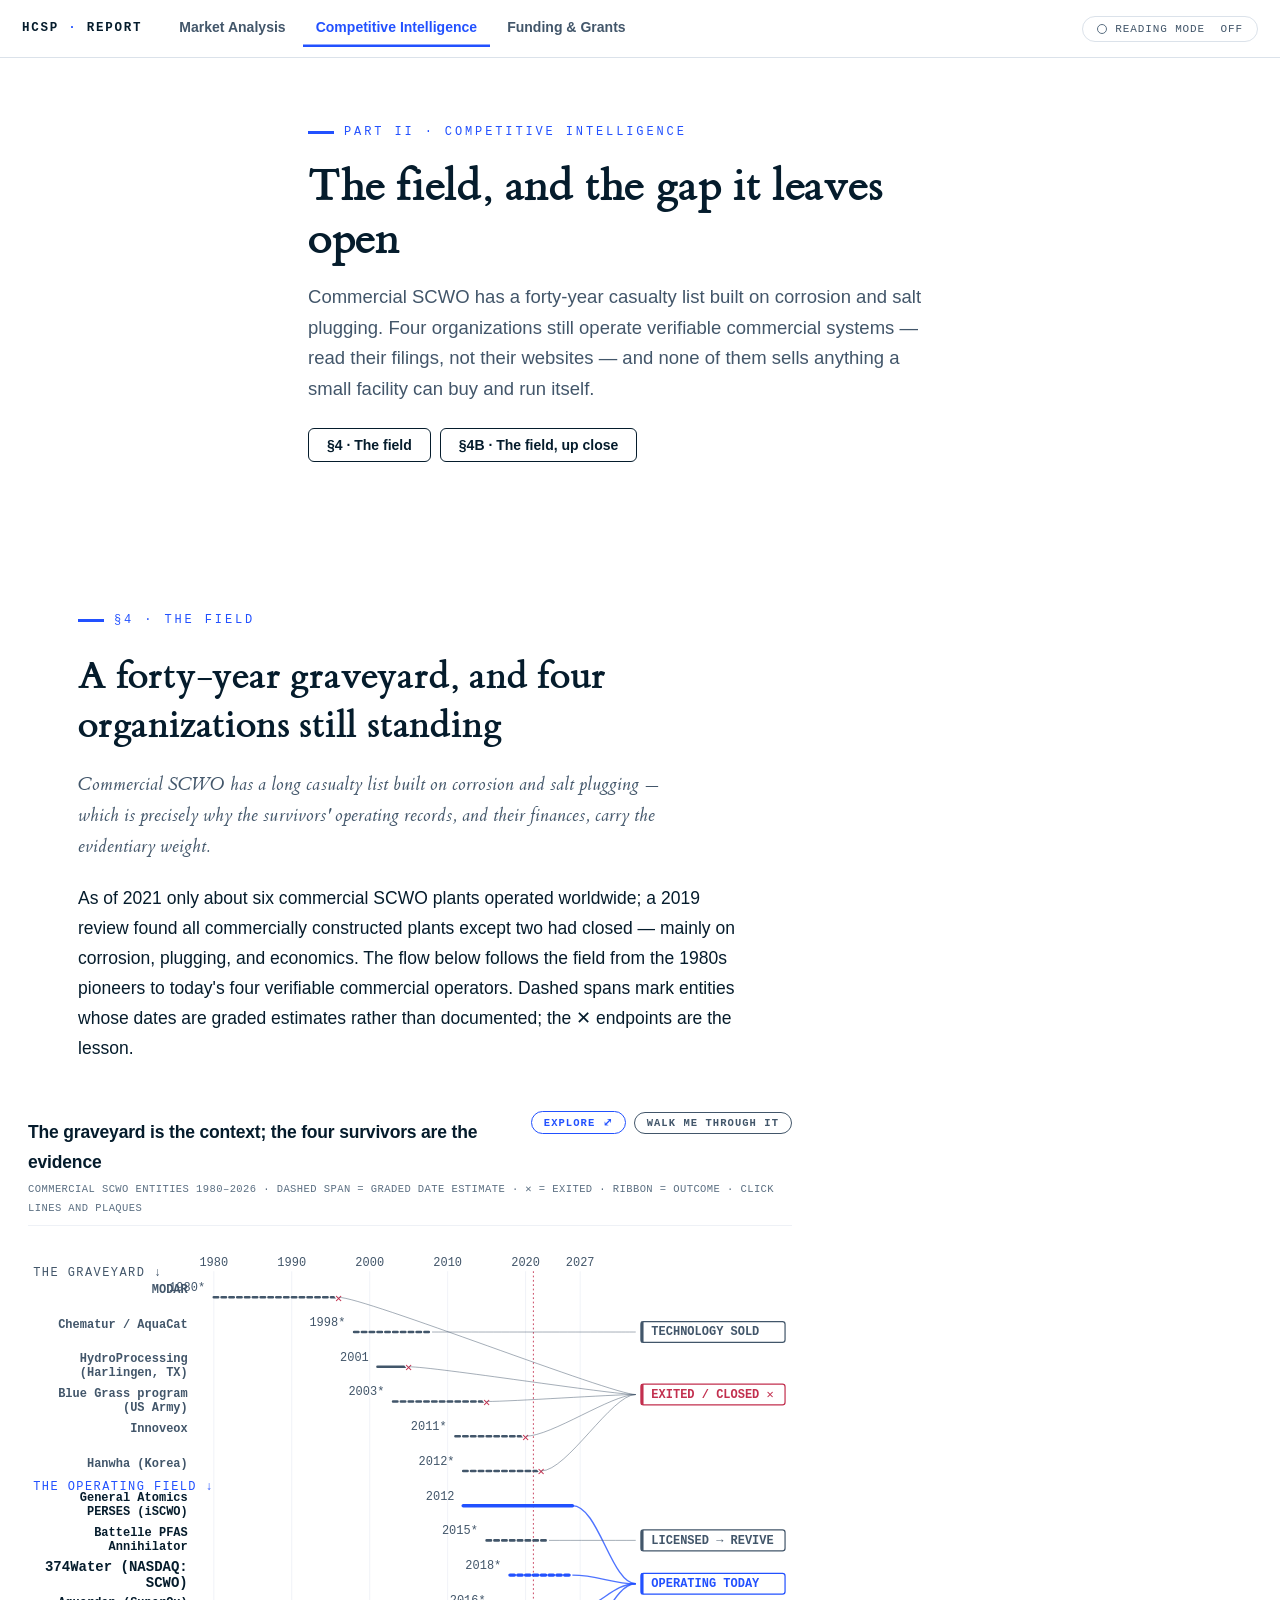
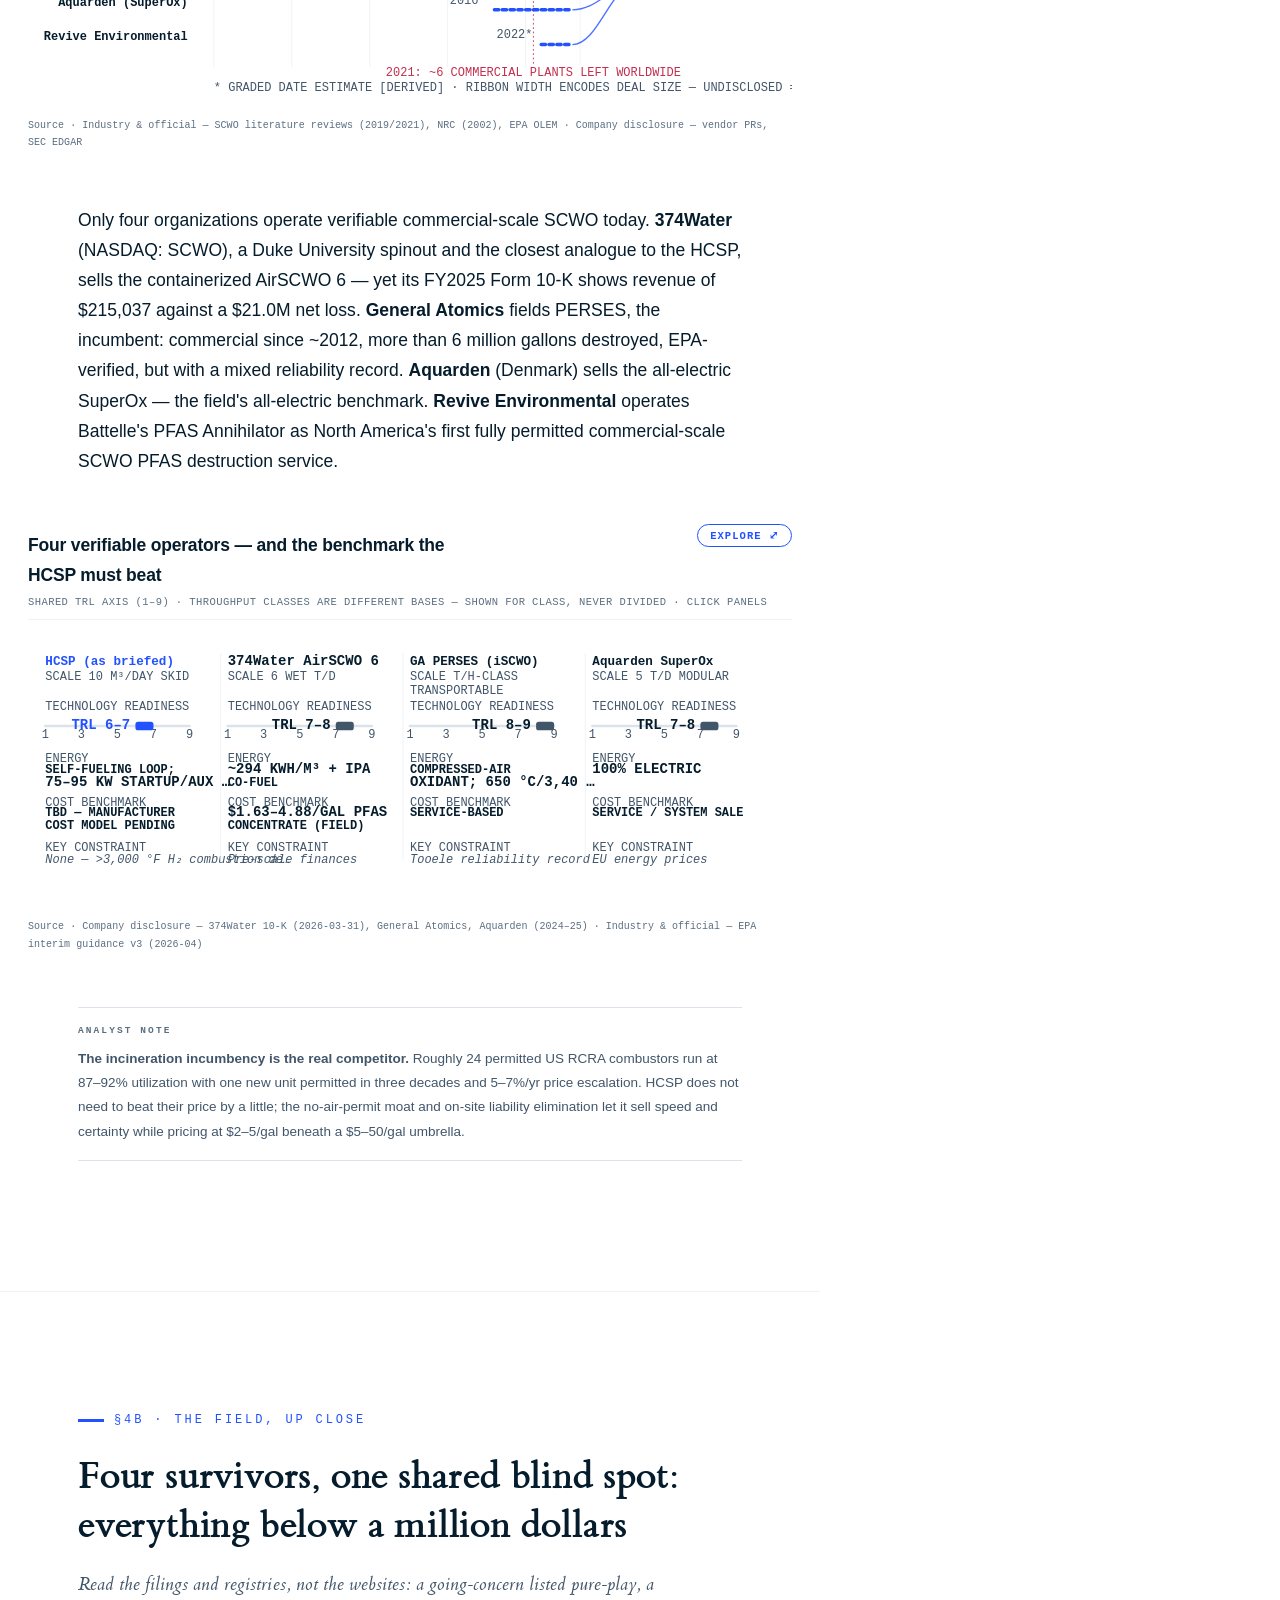
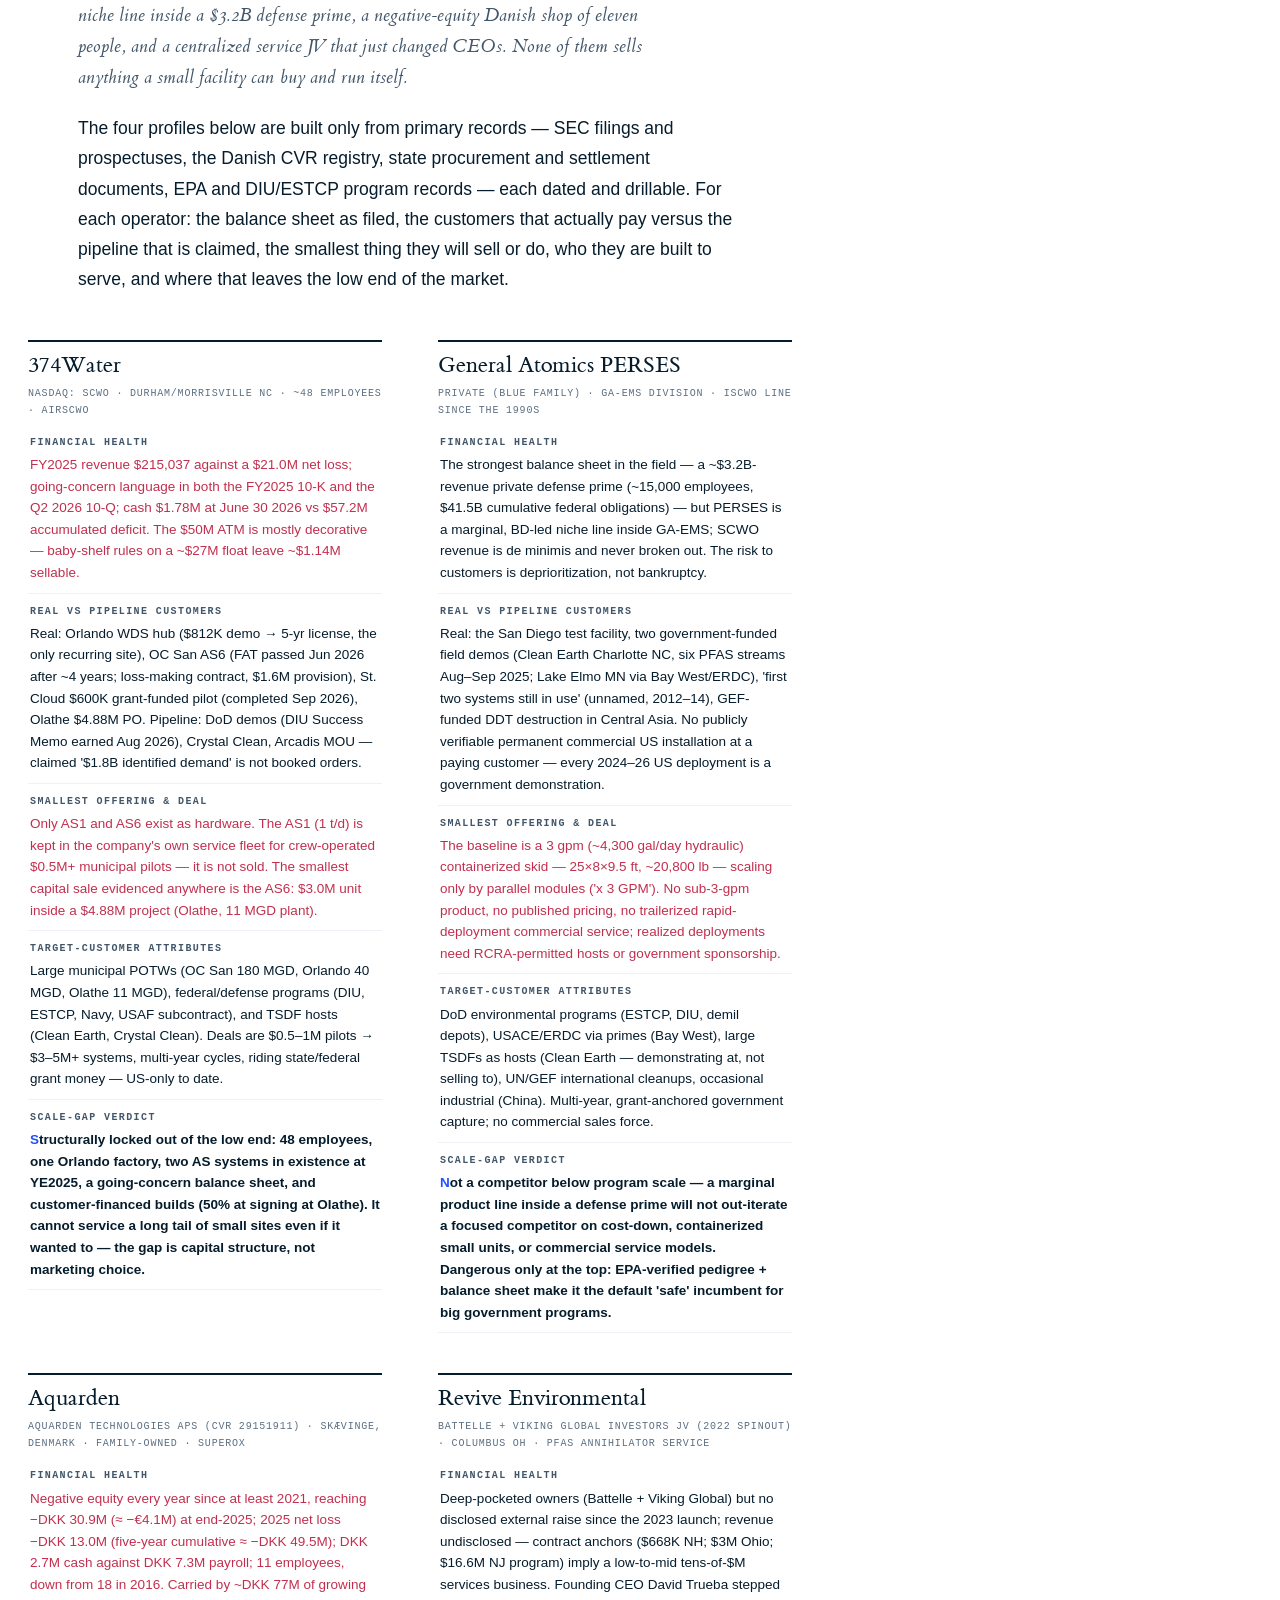
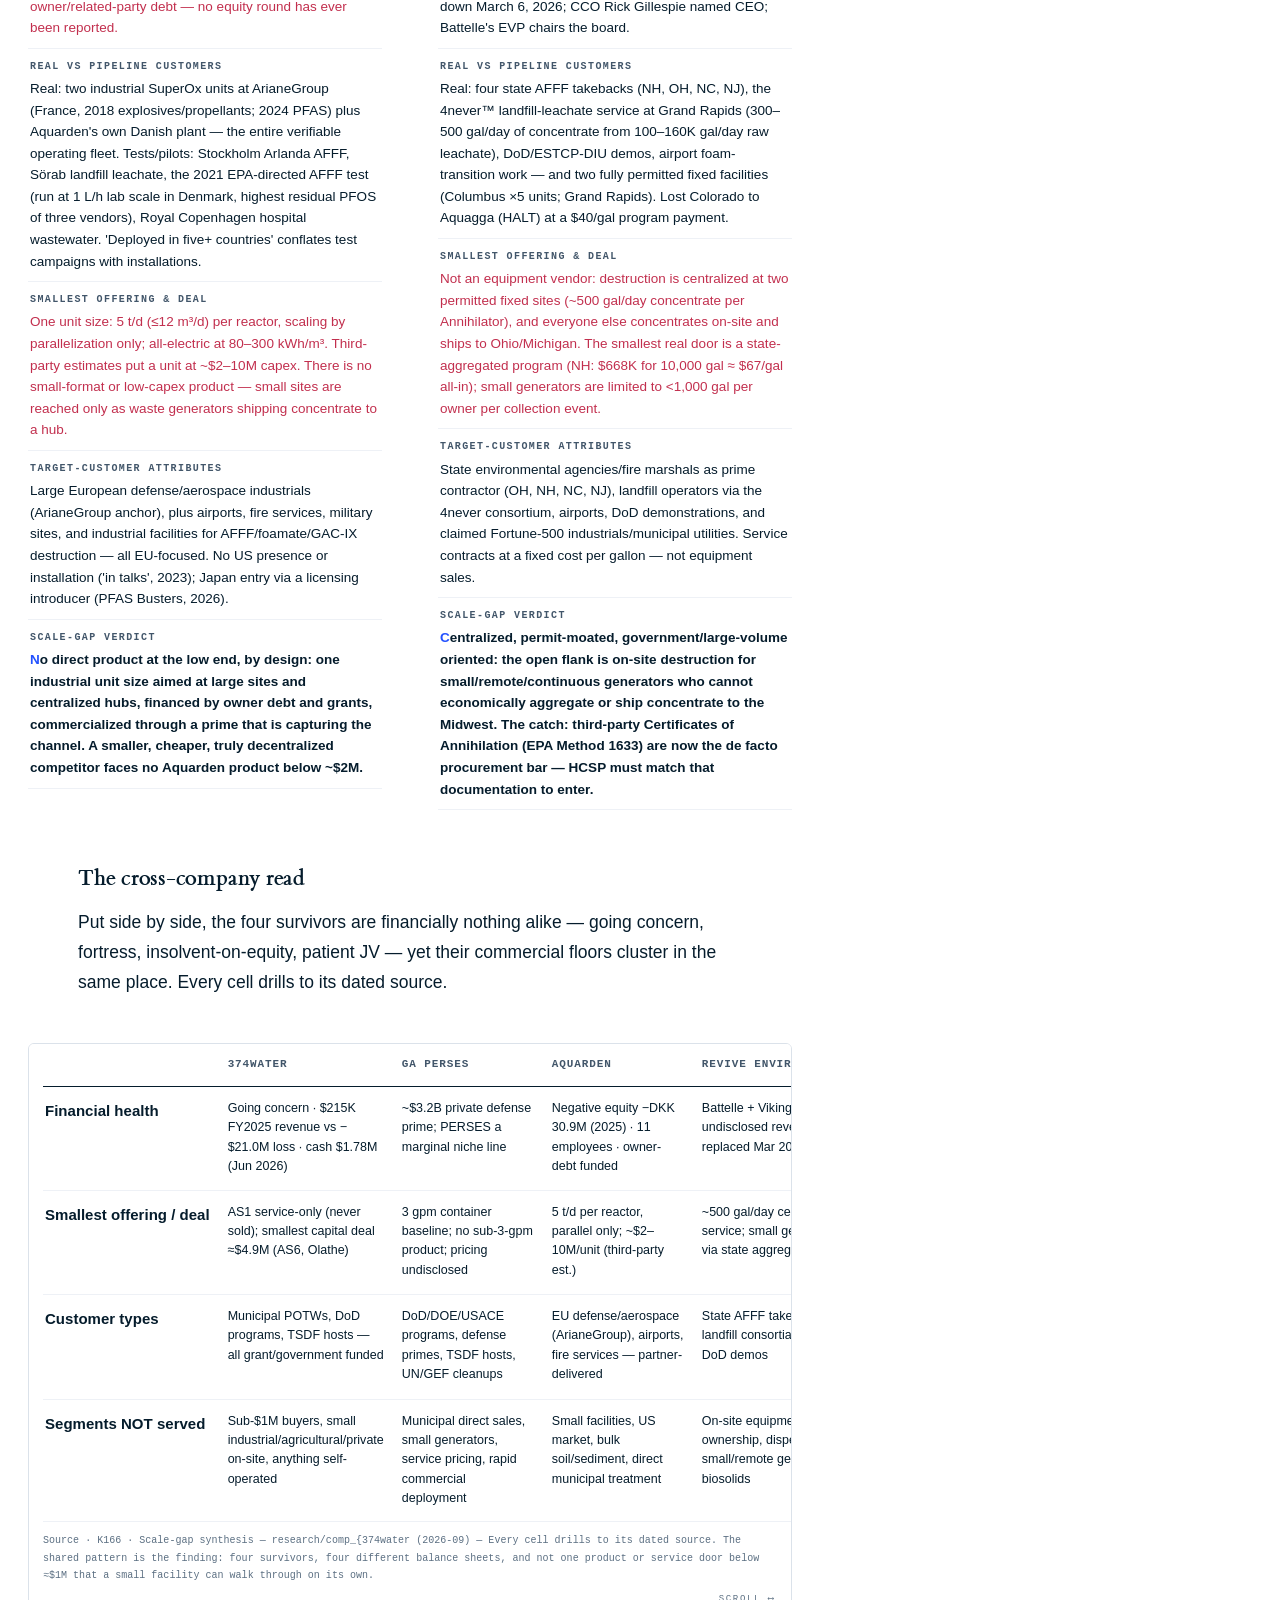
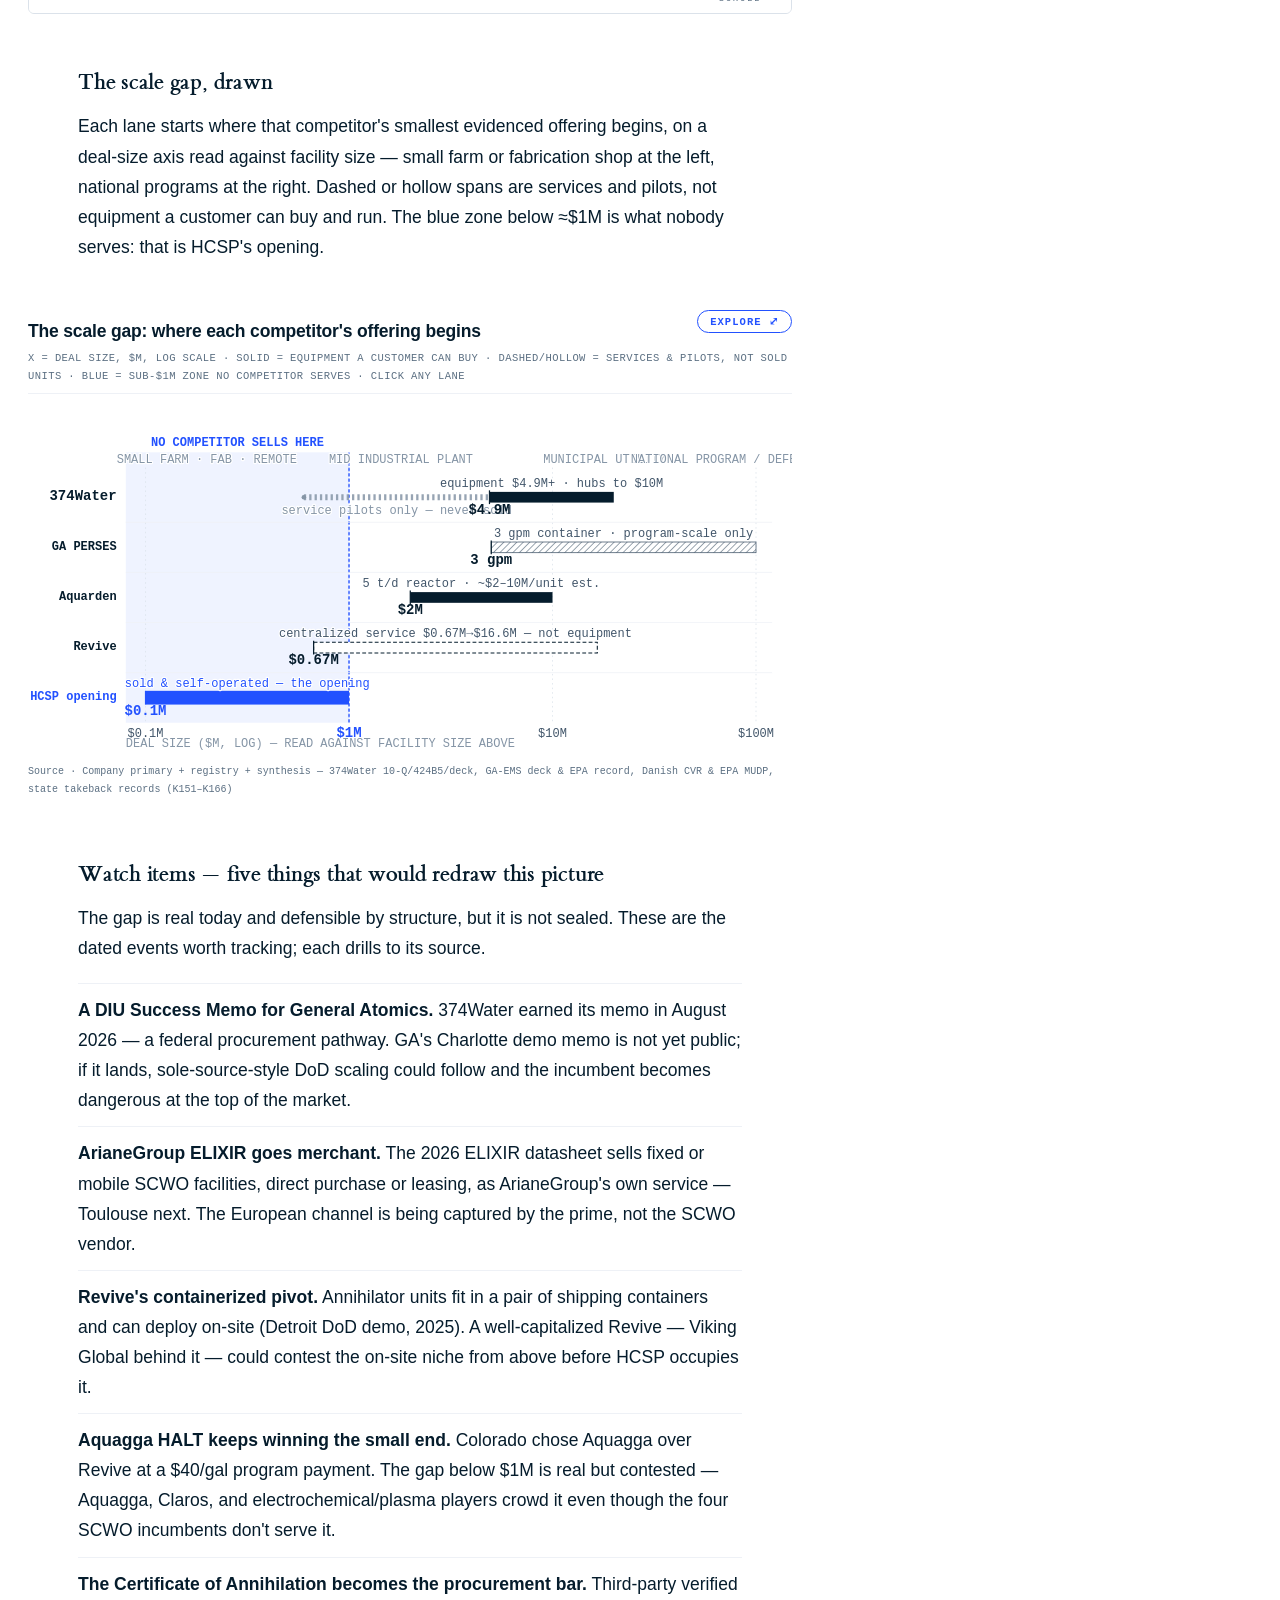
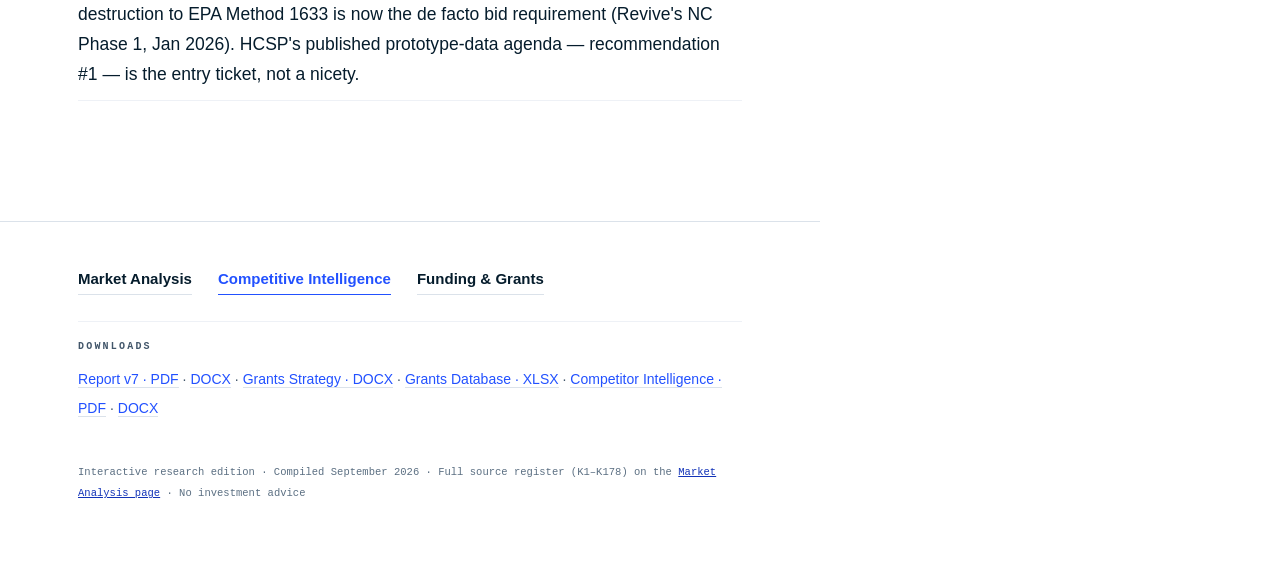
==== commit c817c609: "Chart/interactivity enhancement package: readability floors, chart explorer modal, walkthroughs, uni" ====
--- a/competitors.html
+++ b/competitors.html
@@ -152,6 +152,7 @@
 <script src="js/charts-core.js"></script>
 <script src="js/charts-players.js"></script>
 <script src="js/deepdive.js"></script>
+<script src="js/chart_modal.js"></script>
 <script src="js/dashboard.js"></script>
 <script src="js/main.js"></script>
 </body>
--- a/css/style.css
+++ b/css/style.css
@@ -267,7 +267,11 @@
   background: transparent; border: 0; box-shadow: none;
   padding: 8px 0 4px; position: relative;
 }
-.chart-title { font-weight: 700; font-size: 17.5px; letter-spacing: -0.01em; margin: 0 0 3px 0; }
+.chart-title { font-weight: 700; font-size: 17.5px; letter-spacing: -0.01em; margin: 0 0 3px 0; padding-right: 300px; }
+@media (max-width: 768px) {
+  .chart-title { padding-right: 0; }
+  .chart-tools { position: static; margin: 0 0 8px; }
+}
 .chart-sub { font-family: var(--mono); font-size: 10.5px; color: var(--ink-lo); margin: 0 0 14px 0; letter-spacing: .04em; padding-bottom: 8px; border-bottom: 1px solid var(--line-lo); }
 .chart-src { font-family: var(--mono); font-size: 10px; color: var(--ink-lo); margin: 10px 0 4px; }
 .chart-frame svg text { font-family: var(--mono); }
@@ -833,3 +837,195 @@
 /* cover yields nothing to the rail; rail margin-right handled below */
 main, footer#sec-sources { margin-right: var(--railw); }
 #cover { margin-right: 0; }
+
+/* ═══ Chart explorer modal · walkthrough · unit toggles ═══ */
+.chart-tools {
+  position: absolute; top: 2px; right: 0; z-index: 8;
+  display: flex; gap: 8px; align-items: center;
+}
+.explore-btn, .walk-btn {
+  font-family: var(--mono); font-size: 10.5px; font-weight: 700; letter-spacing: .1em;
+  color: var(--red); background: var(--paper);
+  border: 1.5px solid var(--red); border-radius: 999px; padding: 4px 12px;
+  cursor: pointer; transition: background .15s, color .15s;
+}
+.walk-btn { color: var(--ink-md); border-color: var(--ink-md); }
+.explore-btn:hover { background: var(--red); color: #fff; }
+.walk-btn:hover { border-color: var(--ink); color: var(--ink); }
+html.reader .explore-btn, html.reader .walk-btn { transition: none; }
+
+.cxm-overlay {
+  position: fixed; inset: 0; z-index: 300;
+  background: rgba(5,28,44,.55);
+  display: flex; align-items: center; justify-content: center;
+  padding: 3vh 3vw;
+}
+.cxm-overlay[hidden] { display: none; }
+.cxm-box {
+  background: var(--paper); border-radius: 10px; box-shadow: 0 24px 80px rgba(5,28,44,.45);
+  width: 100%; height: 100%; display: flex; flex-direction: column; overflow: hidden;
+  border: 1px solid var(--line);
+}
+.cxm-toolbar {
+  display: flex; align-items: center; gap: 8px;
+  padding: 10px 16px; border-bottom: 1px solid var(--line);
+  background: var(--paper-hi);
+}
+.cxm-title {
+  font-family: var(--mono); font-size: 11.5px; font-weight: 700; letter-spacing: .06em;
+  color: var(--ink); white-space: nowrap; overflow: hidden; text-overflow: ellipsis; max-width: 46vw;
+}
+.cxm-spacer { flex: 1; }
+.cxm-btn {
+  font-family: var(--mono); font-size: 11.5px; font-weight: 700; letter-spacing: .06em;
+  color: var(--ink); background: var(--paper);
+  border: 1.5px solid var(--line); border-radius: 6px; padding: 6px 13px; cursor: pointer;
+}
+.cxm-btn:hover { border-color: var(--red); color: var(--red); }
+.cxm-table-btn { border-color: var(--red); color: var(--red); }
+.cxm-main { flex: 1; display: grid; grid-template-columns: 1fr 360px; min-height: 0; }
+.cxm-stage {
+  overflow: auto; cursor: grab; background:
+    linear-gradient(var(--paper-hi) 1px, transparent 1px) 0 0 / 28px 28px,
+    linear-gradient(90deg, var(--paper-hi) 1px, transparent 1px) 0 0 / 28px 28px,
+    var(--paper);
+  scrollbar-color: var(--ink-lo) var(--line-lo);
+}
+.cxm-stage:active { cursor: grabbing; }
+.cxm-zoom { padding: 24px; }
+.cxm-side {
+  border-left: 1px solid var(--line); padding: 20px 22px; overflow-y: auto;
+  font-size: 14.5px; line-height: 1.7; color: var(--ink-md);
+}
+.cxm-side-h {
+  font-family: var(--mono); font-size: 10px; font-weight: 700; letter-spacing: .22em;
+  color: var(--red); margin: 18px 0 6px; text-transform: uppercase;
+}
+.cxm-side-h:first-child { margin-top: 0; }
+.cxm-take { font-family: var(--serif); font-size: 17px; font-weight: 700; color: var(--ink); line-height: 1.5; }
+.cxm-axes { margin: 0; }
+.cxm-src { font-family: var(--mono); font-size: 11px; color: var(--ink-lo); line-height: 1.7; }
+.cxm-hint { margin-top: 18px; font-family: var(--mono); font-size: 10.5px; color: var(--ink-lo); border-top: 1px dotted var(--line); padding-top: 10px; }
+.cxm-table-wrap { overflow-x: auto; }
+.cxm-dt { font-size: 12.5px; }
+.cxm-dt th { position: static; font-size: 10px; }
+.cxm-dt td { font-size: 12px; padding: 8px 10px 8px 2px; }
+@media (max-width: 900px) {
+  .cxm-main { grid-template-columns: 1fr; grid-template-rows: 1fr auto; }
+  .cxm-side { border-left: 0; border-top: 1px solid var(--line); max-height: 42vh; }
+  .cxm-title { max-width: 30vw; }
+}
+
+/* walkthrough bar */
+.walk-bar {
+  margin-top: 10px; border: 1.5px solid var(--red); border-radius: 8px;
+  background: var(--paper); padding: 12px 16px 12px;
+}
+.walk-head { display: flex; justify-content: space-between; gap: 12px; flex-wrap: wrap; }
+.walk-title { font-family: var(--mono); font-size: 10px; font-weight: 700; letter-spacing: .18em; color: var(--red); text-transform: uppercase; }
+.walk-prog { font-family: var(--mono); font-size: 11px; font-weight: 700; color: var(--ink); }
+.walk-cap { font-family: var(--serif); font-size: 16.5px; color: var(--ink); line-height: 1.55; margin: 8px 0 10px; }
+.walk-ctl { display: flex; gap: 8px; }
+.walk-ctl button {
+  font-family: var(--mono); font-size: 11px; font-weight: 700; letter-spacing: .06em;
+  color: var(--ink); background: var(--paper); border: 1.5px solid var(--line);
+  border-radius: 6px; padding: 5px 14px; cursor: pointer;
+}
+.walk-ctl button:hover:not(:disabled) { border-color: var(--red); color: var(--red); }
+.walk-ctl button:disabled { opacity: .4; cursor: default; }
+.walk-ring {
+  fill: none; stroke: #2251ff; stroke-width: 2.5; stroke-dasharray: 8 5; rx: 6;
+}
+.chart-frame.walking .chart-tools { opacity: .35; }
+
+/* unit toggles */
+.unit-toggle { display: flex; gap: 8px; align-items: center; flex-wrap: wrap; margin: 2px 0 10px; }
+.unit-toggle .ut-lab {
+  font-family: var(--mono); font-size: 9.5px; letter-spacing: .2em; color: var(--ink-md);
+}
+.unit-toggle .ut-gap { margin-left: 14px; }
+.unit-toggle button {
+  font-family: var(--mono); font-size: 10.5px; letter-spacing: .05em;
+  color: var(--ink-md); background: var(--paper);
+  border: 1px solid var(--line); border-radius: 999px; padding: 4px 13px;
+  cursor: pointer; transition: border-color .15s, color .15s;
+}
+.unit-toggle button.on { border-color: var(--red); color: var(--red); font-weight: 700; }
+.unit-toggle button:hover { border-color: var(--ink); color: var(--ink); }
+
+/* ═══ Savings calculator (§3 economics) ═══ */
+.calc {
+  border: 1px solid var(--line); border-radius: 10px; box-shadow: var(--shadow);
+  background: var(--paper); padding: 20px 24px 18px; margin-top: 8px;
+}
+.calc-head { display: flex; justify-content: space-between; align-items: baseline; gap: 14px; flex-wrap: wrap; }
+.calc-title { font-weight: 700; font-size: 17.5px; letter-spacing: -0.01em; }
+.calc-sub { font-family: var(--mono); font-size: 10.5px; color: var(--ink-lo); letter-spacing: .04em; }
+.calc-grid { display: grid; grid-template-columns: 1.1fr 1fr; gap: 26px; margin-top: 14px; }
+@media (max-width: 860px) { .calc-grid { grid-template-columns: 1fr; } }
+.calc label {
+  display: block; font-family: var(--mono); font-size: 10px; font-weight: 700;
+  letter-spacing: .14em; color: var(--ink-md); text-transform: uppercase; margin: 12px 0 4px;
+}
+.calc select, .calc input {
+  width: 100%; font-family: var(--mono); font-size: 14px; color: var(--ink);
+  background: var(--paper); border: 1px solid var(--line); border-radius: 5px; padding: 8px 10px;
+  outline: none;
+}
+.calc select:focus, .calc input:focus { border-color: var(--red); }
+.calc-presets { display: flex; gap: 8px; flex-wrap: wrap; margin-top: 14px; }
+.calc-presets button {
+  font-family: var(--mono); font-size: 10.5px; font-weight: 700; letter-spacing: .05em;
+  color: var(--red); background: var(--paper); border: 1.5px solid var(--red);
+  border-radius: 999px; padding: 5px 14px; cursor: pointer;
+}
+.calc-presets button:hover { background: var(--red); color: #fff; }
+.calc-out {
+  border-left: 2px solid var(--red); padding: 4px 0 4px 20px;
+}
+.calc-big { font-family: var(--mono); font-size: 30px; font-weight: 700; color: var(--red); font-variant-numeric: tabular-nums; line-height: 1.15; }
+.calc-big-lab { font-family: var(--mono); font-size: 10px; font-weight: 700; letter-spacing: .16em; color: var(--ink-md); text-transform: uppercase; }
+.calc-bench { margin-top: 12px; font-size: 14px; color: var(--ink); line-height: 1.6; }
+.calc-bench .cb-bar { position: relative; height: 14px; background: var(--line-lo); border-radius: 3px; margin: 8px 0 4px; }
+.calc-bench .cb-range { position: absolute; top: 0; height: 14px; background: rgba(34,81,255,.3); border: 1px solid var(--red); border-radius: 3px; }
+.calc-bench .cb-dot { position: absolute; top: -3px; width: 4px; height: 20px; background: var(--ink); }
+.calc-bench .cb-lab { font-family: var(--mono); font-size: 10px; color: var(--ink-md); display: flex; justify-content: space-between; }
+.calc-note { margin-top: 14px; font-family: var(--mono); font-size: 10px; letter-spacing: .08em; text-transform: uppercase; color: var(--ink-lo); border-top: 1px dotted var(--line); padding-top: 10px; line-height: 1.8; }
+
+/* ═══ 3D skid explorer ═══ */
+.skid3d-wrap {
+  position: relative; border: 1px solid var(--line); border-radius: 10px;
+  background: linear-gradient(#fdfdfe, var(--paper-hi)); box-shadow: var(--shadow);
+  overflow: hidden;
+}
+.skid3d-stage { width: 100%; height: 560px; display: block; touch-action: none; }
+@media (max-width: 860px) { .skid3d-stage { height: 420px; } }
+.skid3d-ui { position: absolute; top: 12px; left: 14px; display: flex; gap: 8px; z-index: 4; }
+.skid3d-ui button {
+  font-family: var(--mono); font-size: 10.5px; font-weight: 700; letter-spacing: .1em;
+  color: var(--ink); background: rgba(255,255,255,.92); border: 1.5px solid var(--line);
+  border-radius: 999px; padding: 5px 14px; cursor: pointer;
+}
+.skid3d-ui button.on { border-color: var(--red); color: var(--red); }
+.skid3d-ui button:hover { border-color: var(--ink); }
+.skid3d-hint {
+  position: absolute; bottom: 10px; left: 14px; z-index: 4;
+  font-family: var(--mono); font-size: 10px; letter-spacing: .1em; color: var(--ink-md);
+  background: rgba(255,255,255,.85); padding: 2px 8px; border-radius: 4px;
+}
+.skid3d-info {
+  position: absolute; top: 12px; right: 12px; z-index: 5; width: min(320px, 82vw);
+  background: var(--ink); color: #eef2f6; border-radius: 8px; padding: 14px 16px;
+  border-top: 3px solid var(--red); box-shadow: 0 12px 40px rgba(5,28,44,.4);
+  font-size: 13px; line-height: 1.6;
+}
+.skid3d-info h4 { font-family: var(--mono); font-size: 12px; letter-spacing: .1em; color: #fff; margin: 0 0 6px; text-transform: uppercase; }
+.skid3d-info .si-specs { font-family: var(--mono); font-size: 11px; color: #9fd0ff; margin: 6px 0; line-height: 1.7; }
+.skid3d-info .si-role { color: #c6d1db; margin: 0; }
+.skid3d-info .si-close { position: absolute; top: 6px; right: 10px; color: #8595a6; background: none; border: 0; font-size: 14px; cursor: pointer; }
+.skid3d-label {
+  font-family: var(--mono); font-size: 11px; font-weight: 700; letter-spacing: .04em;
+  color: var(--ink); background: rgba(255,255,255,.88); border: 1px solid var(--line);
+  border-radius: 4px; padding: 1px 7px; pointer-events: none; white-space: nowrap;
+}
+html.reader .skid3d-stage { touch-action: auto; }
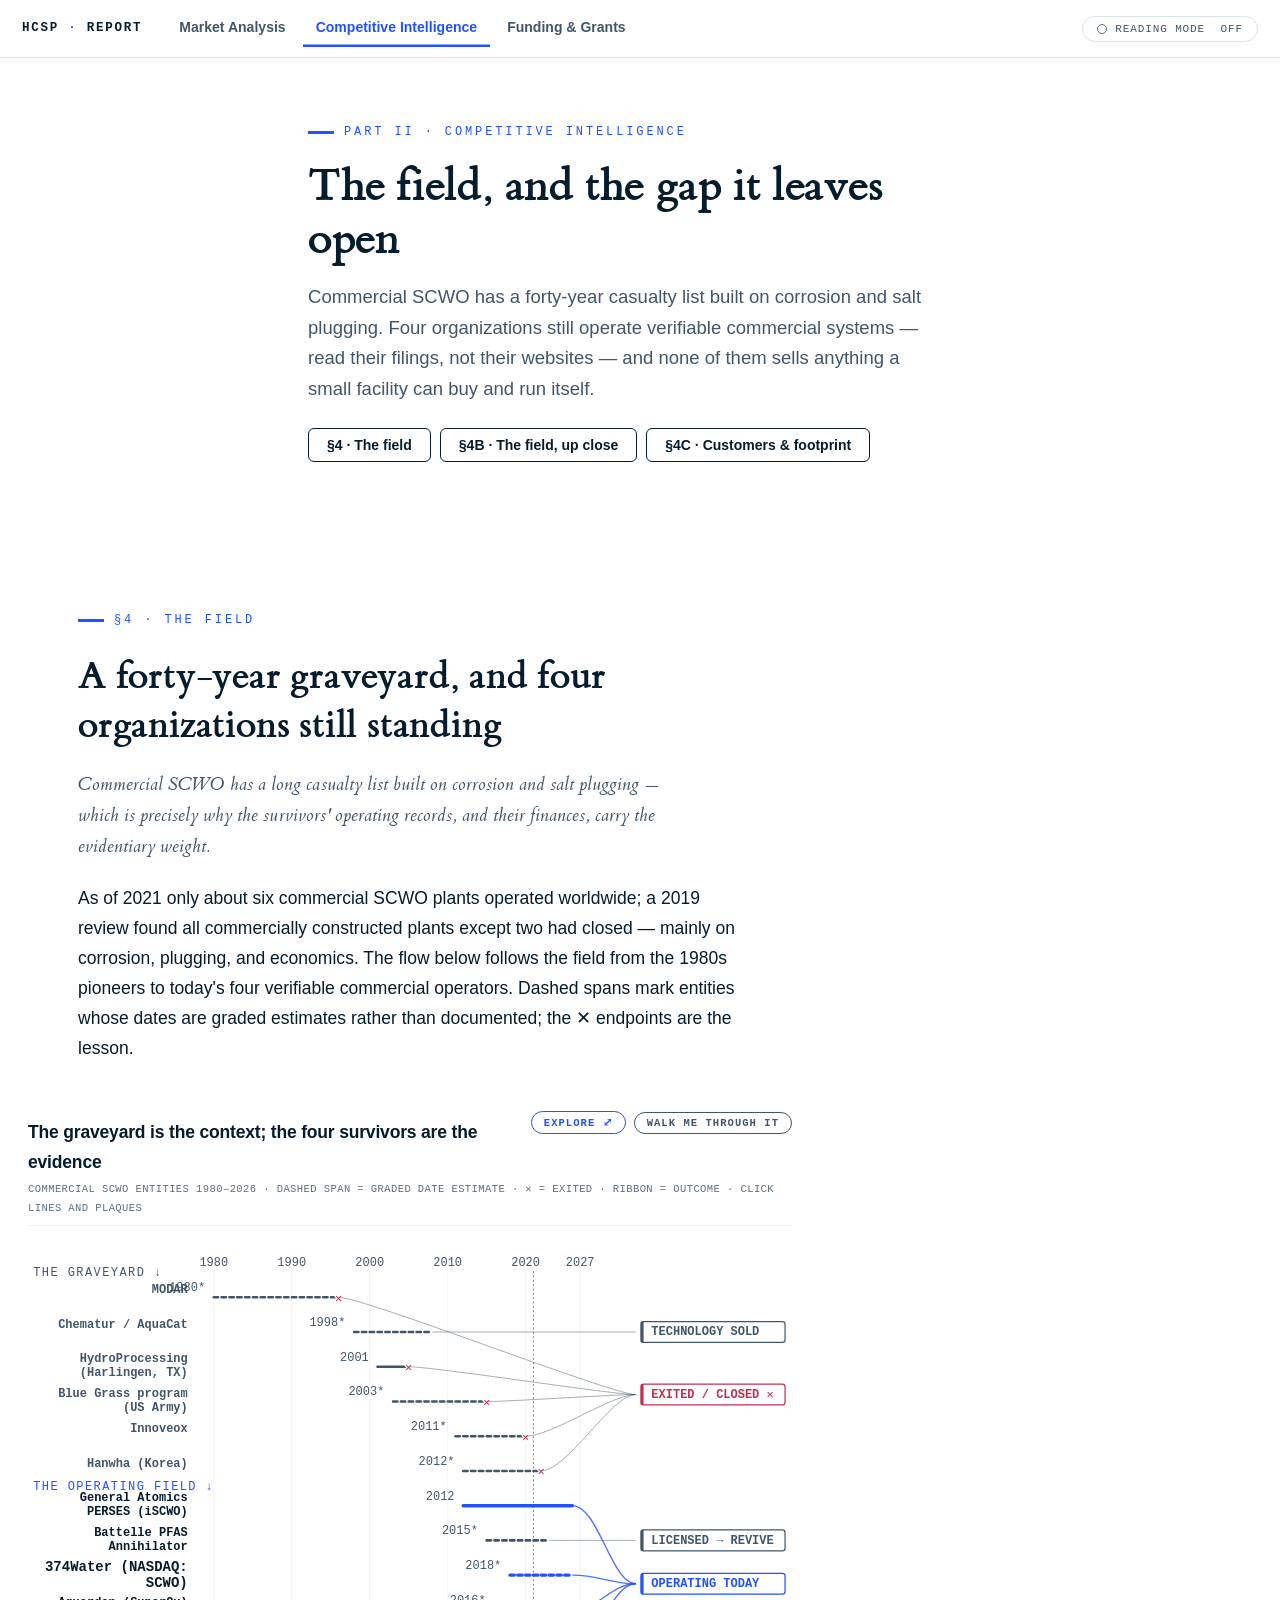
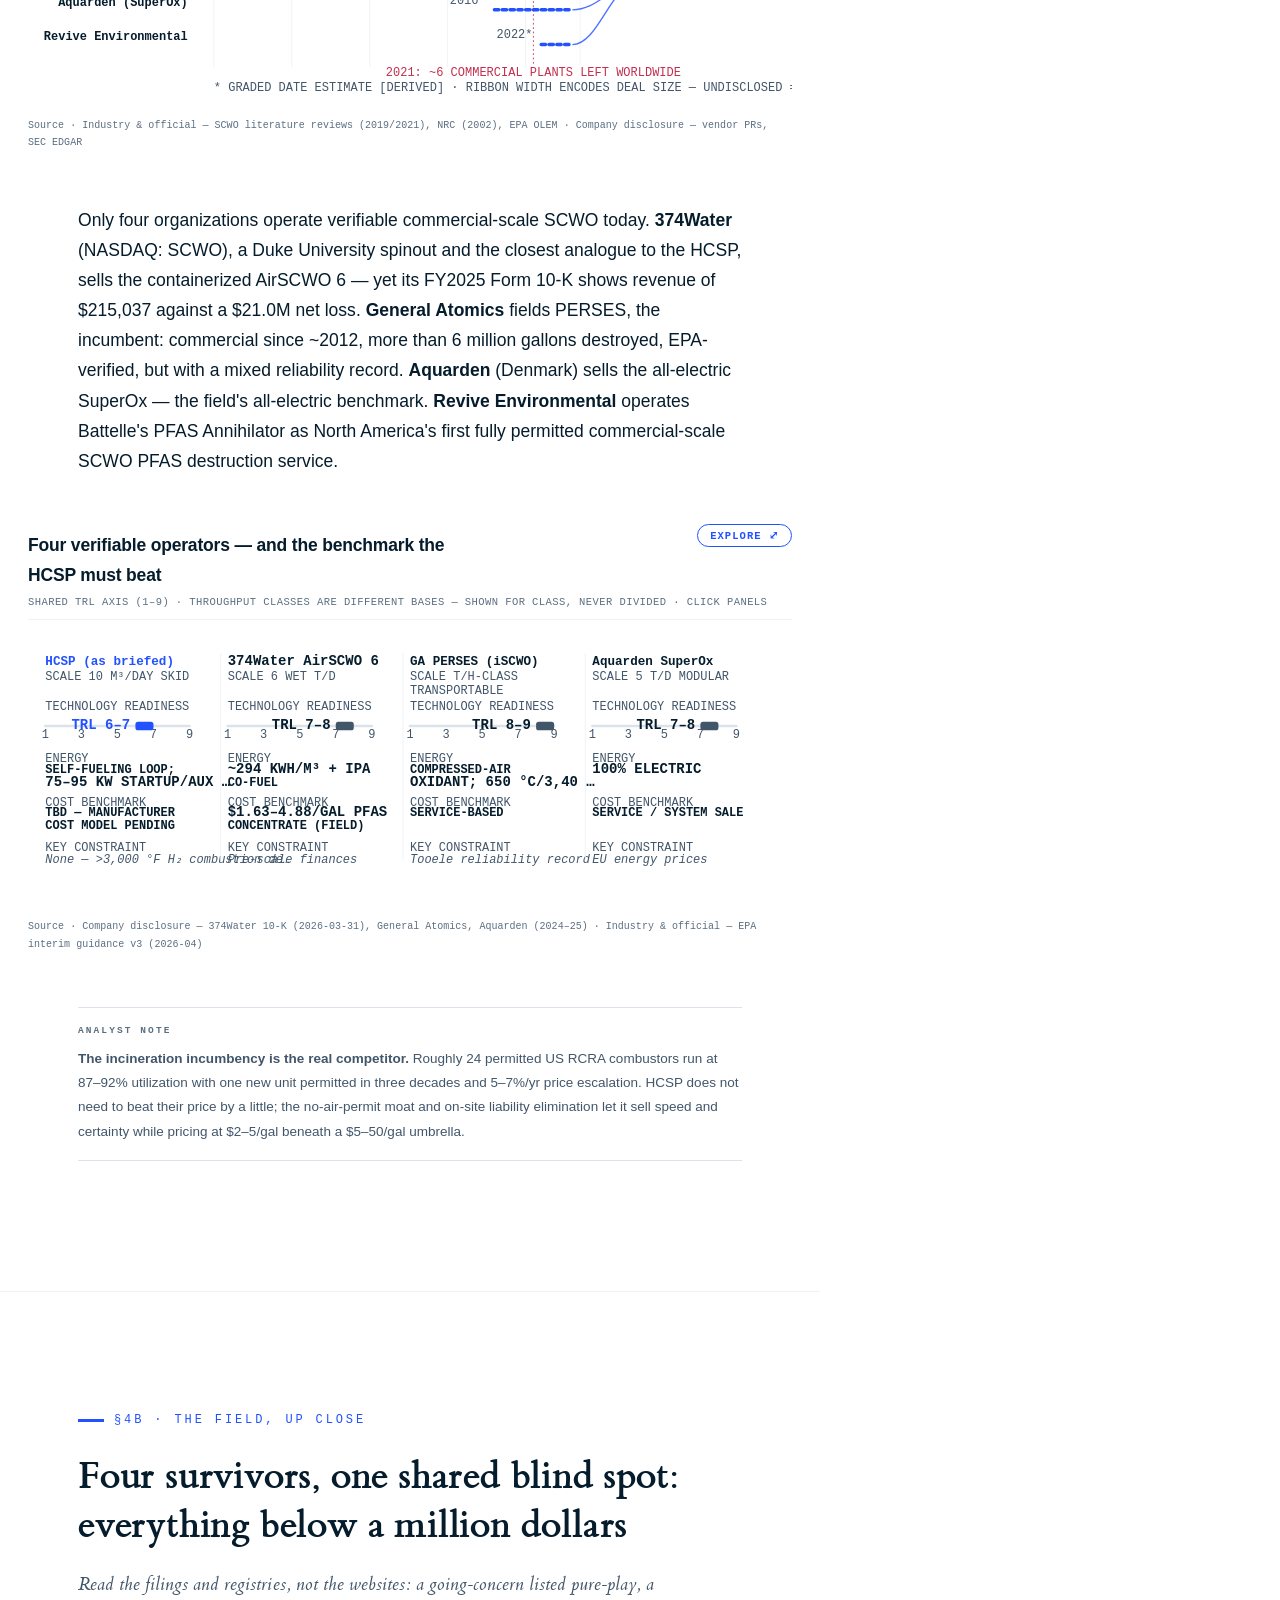
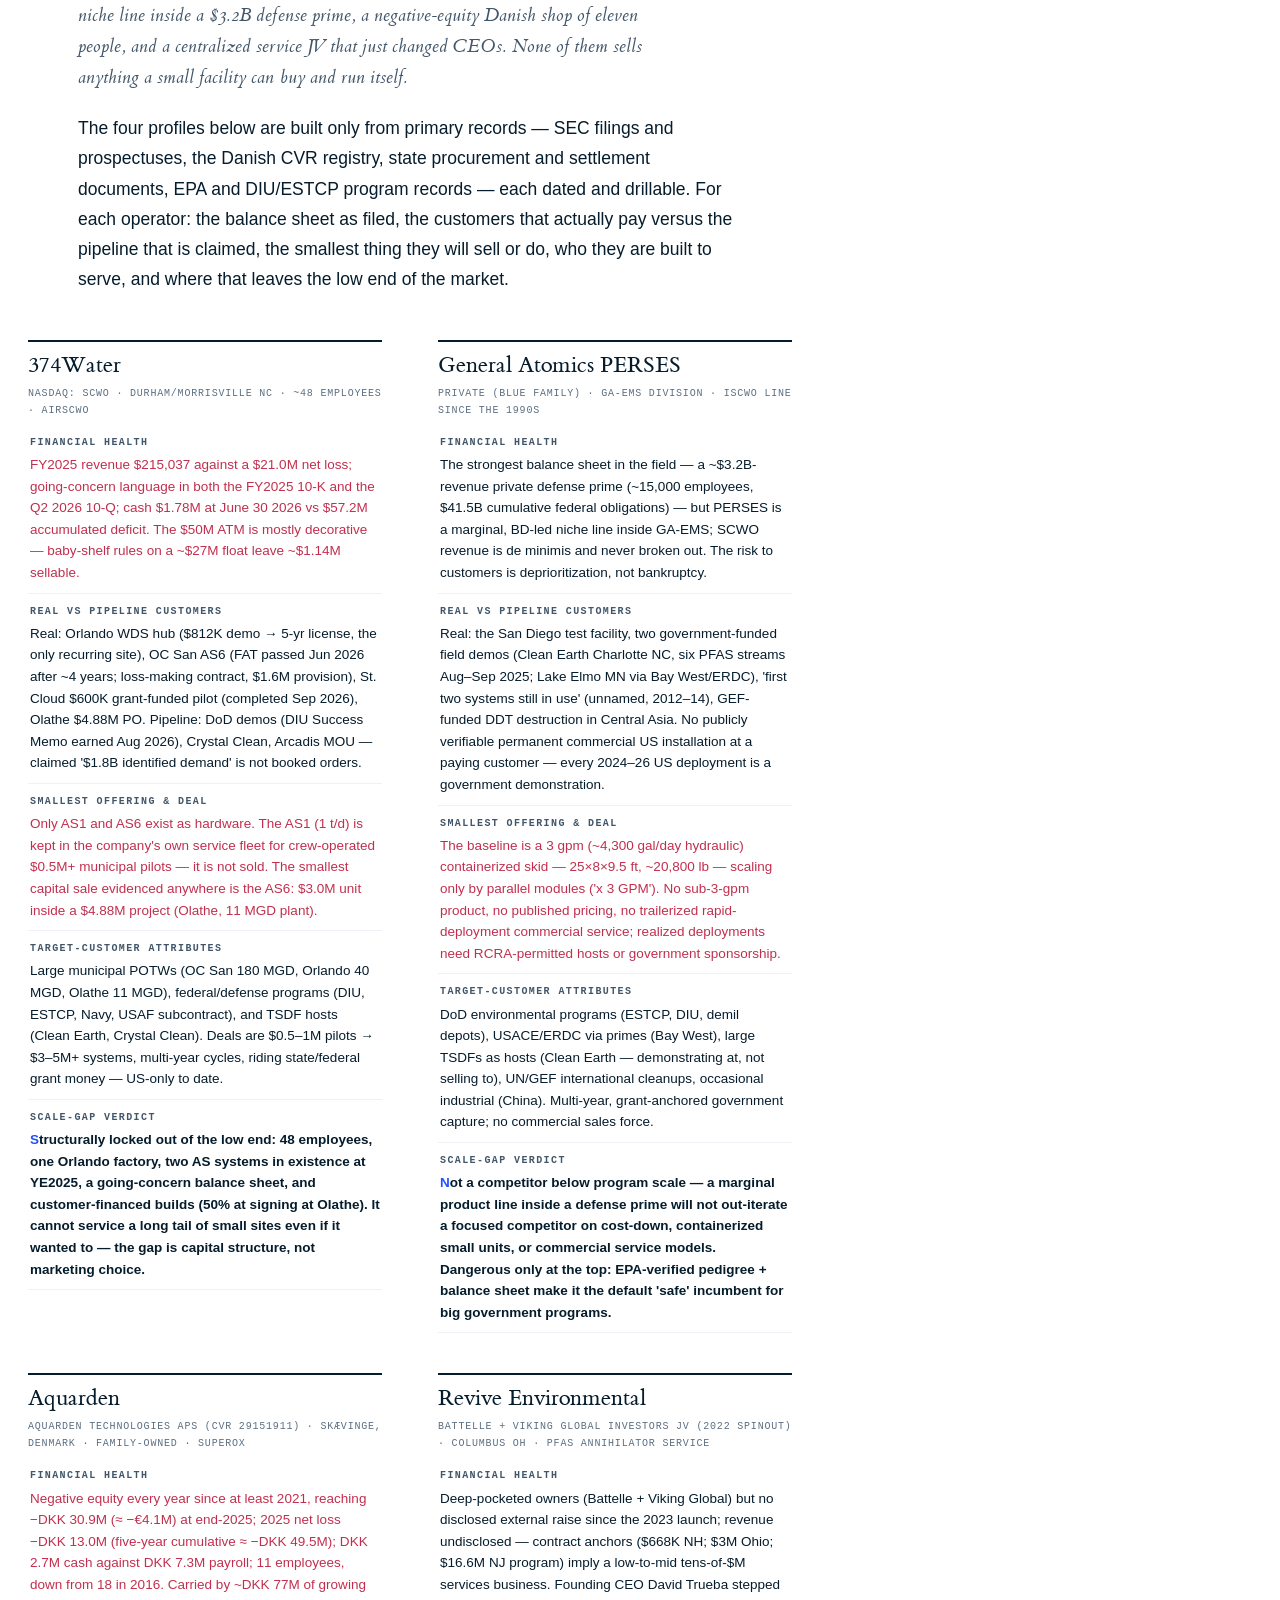
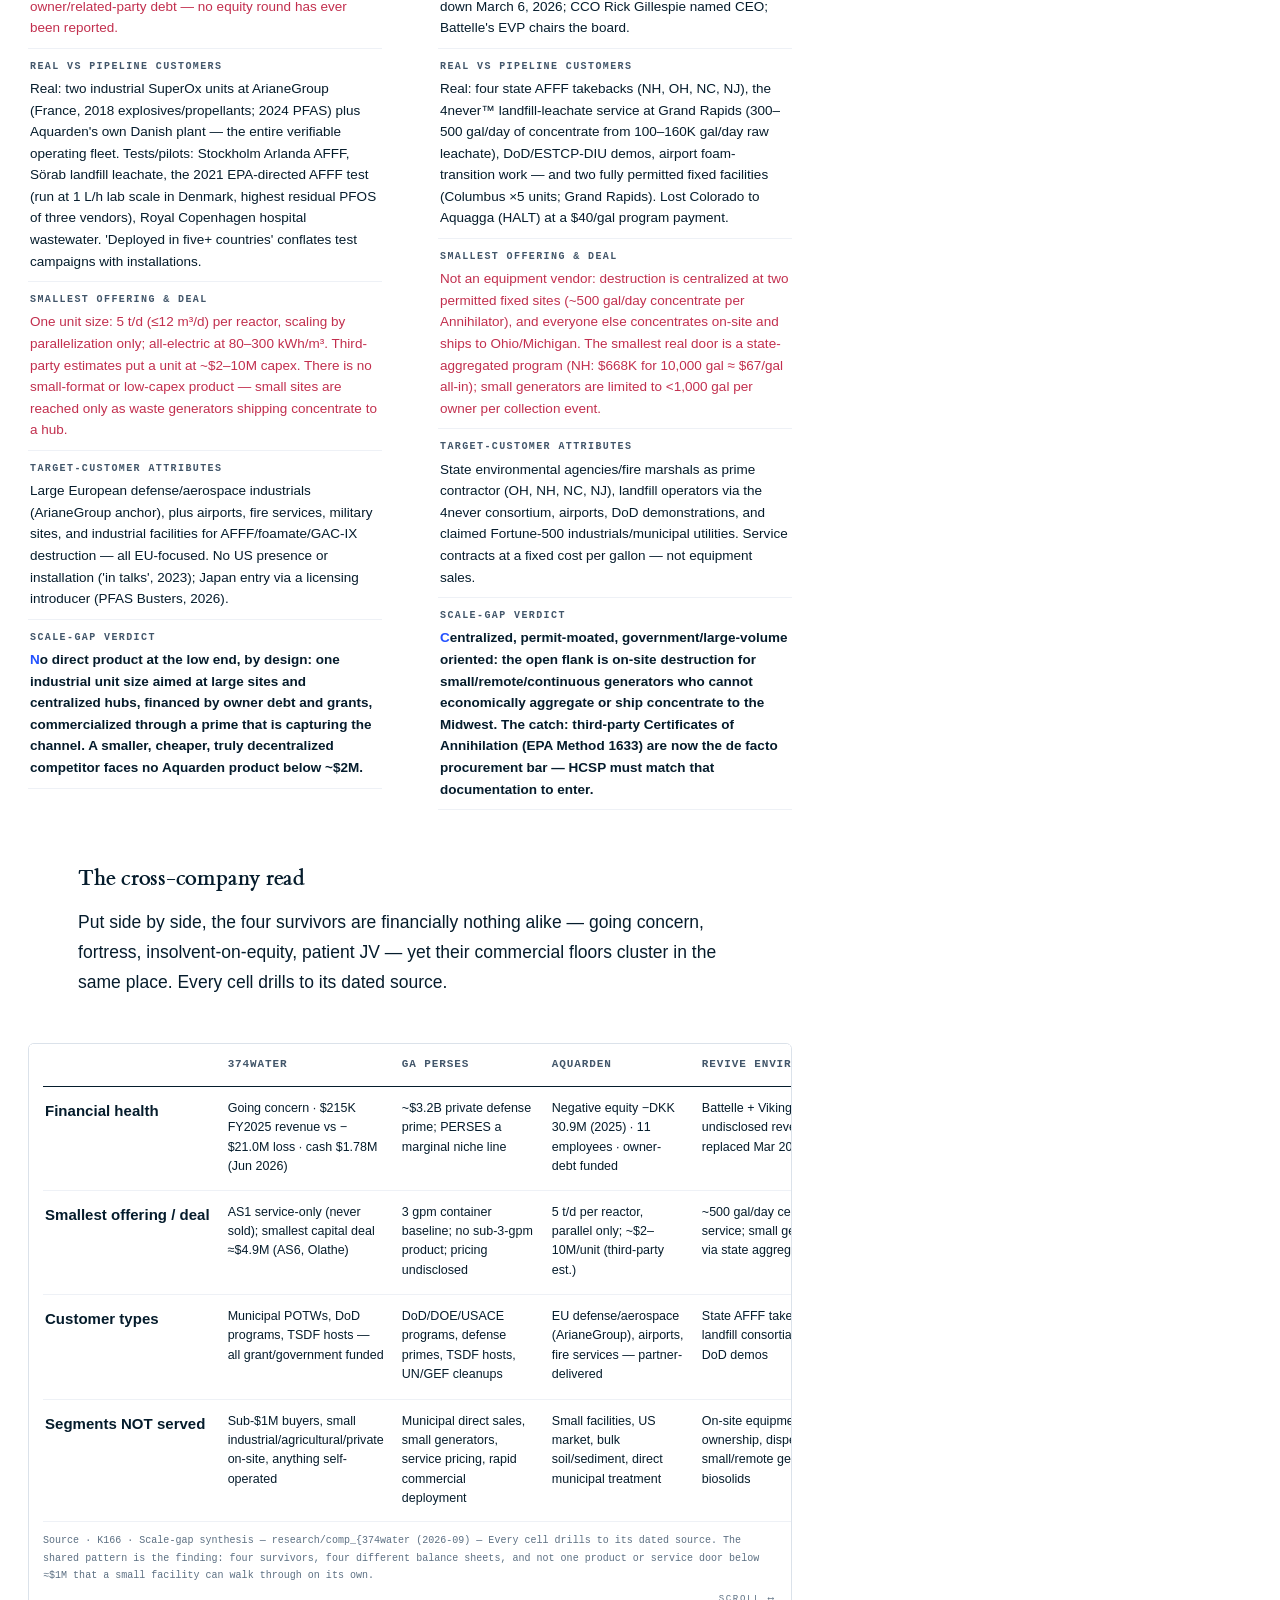
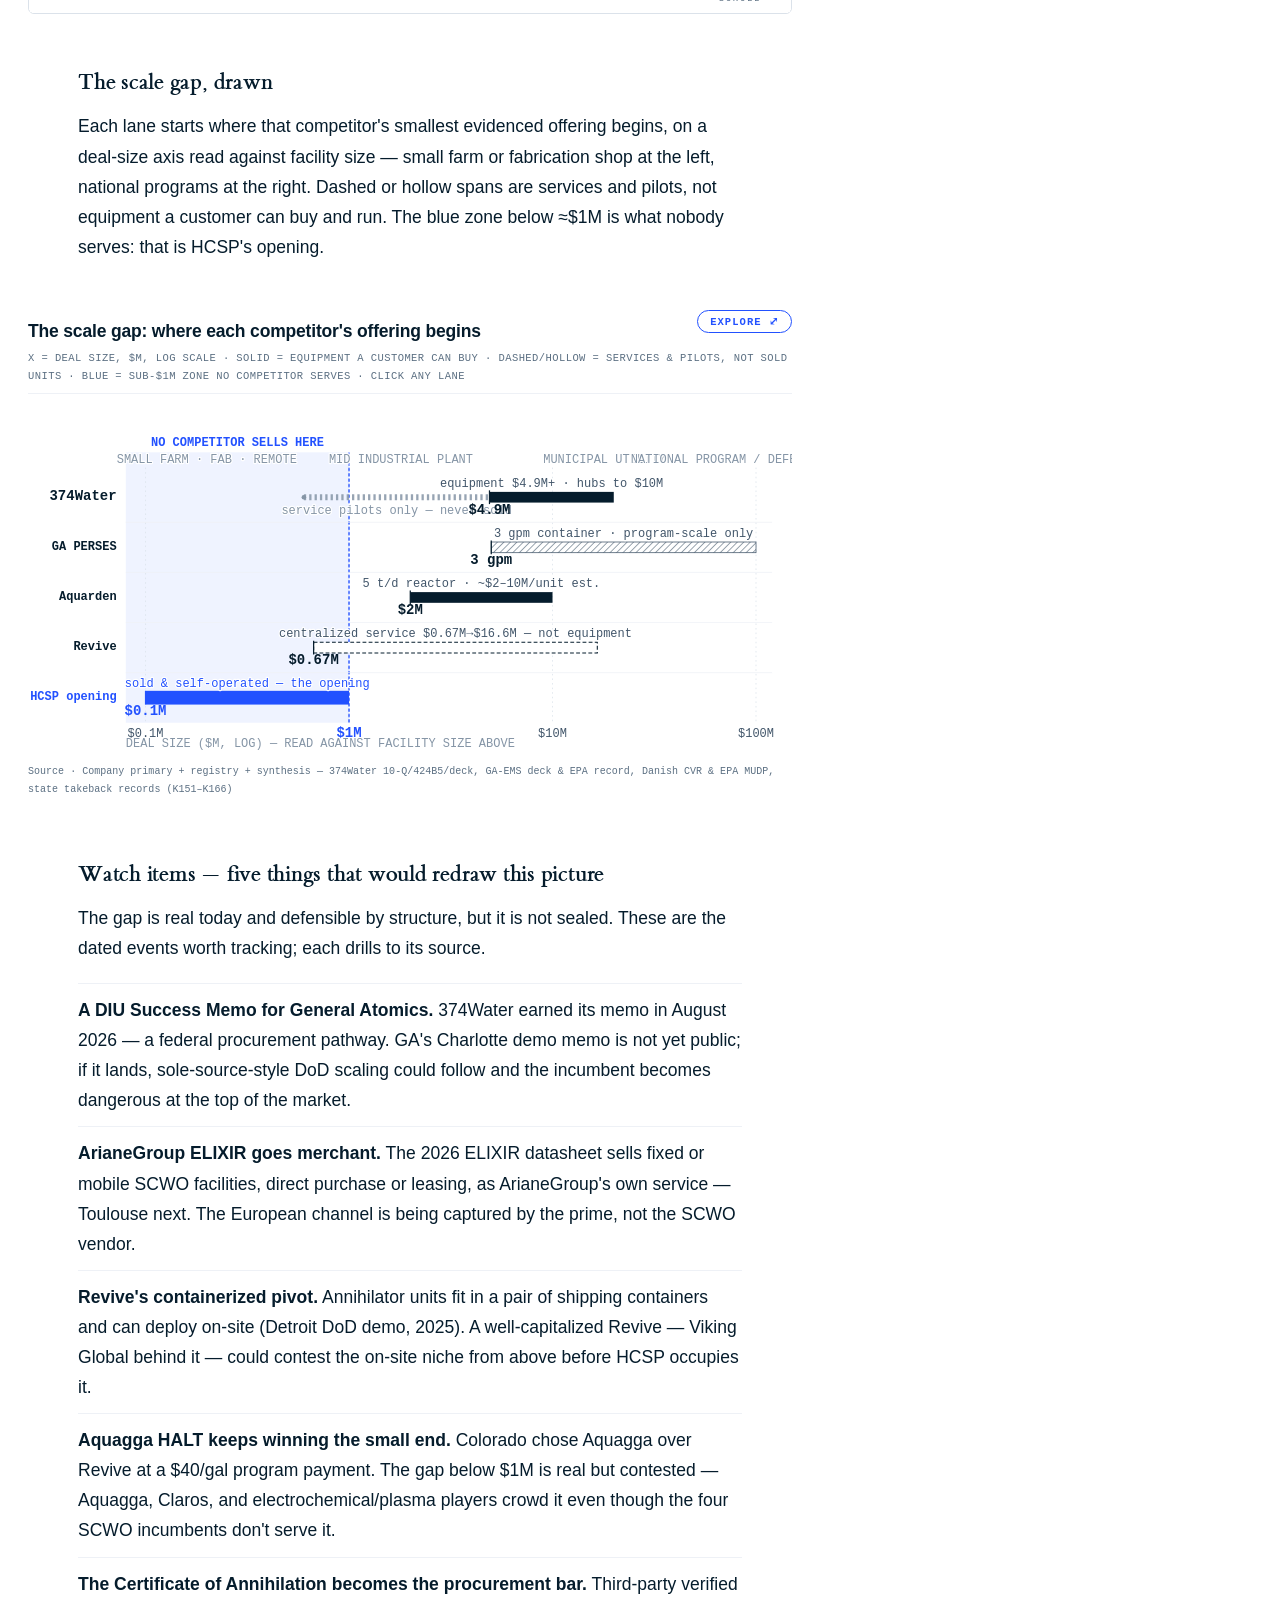
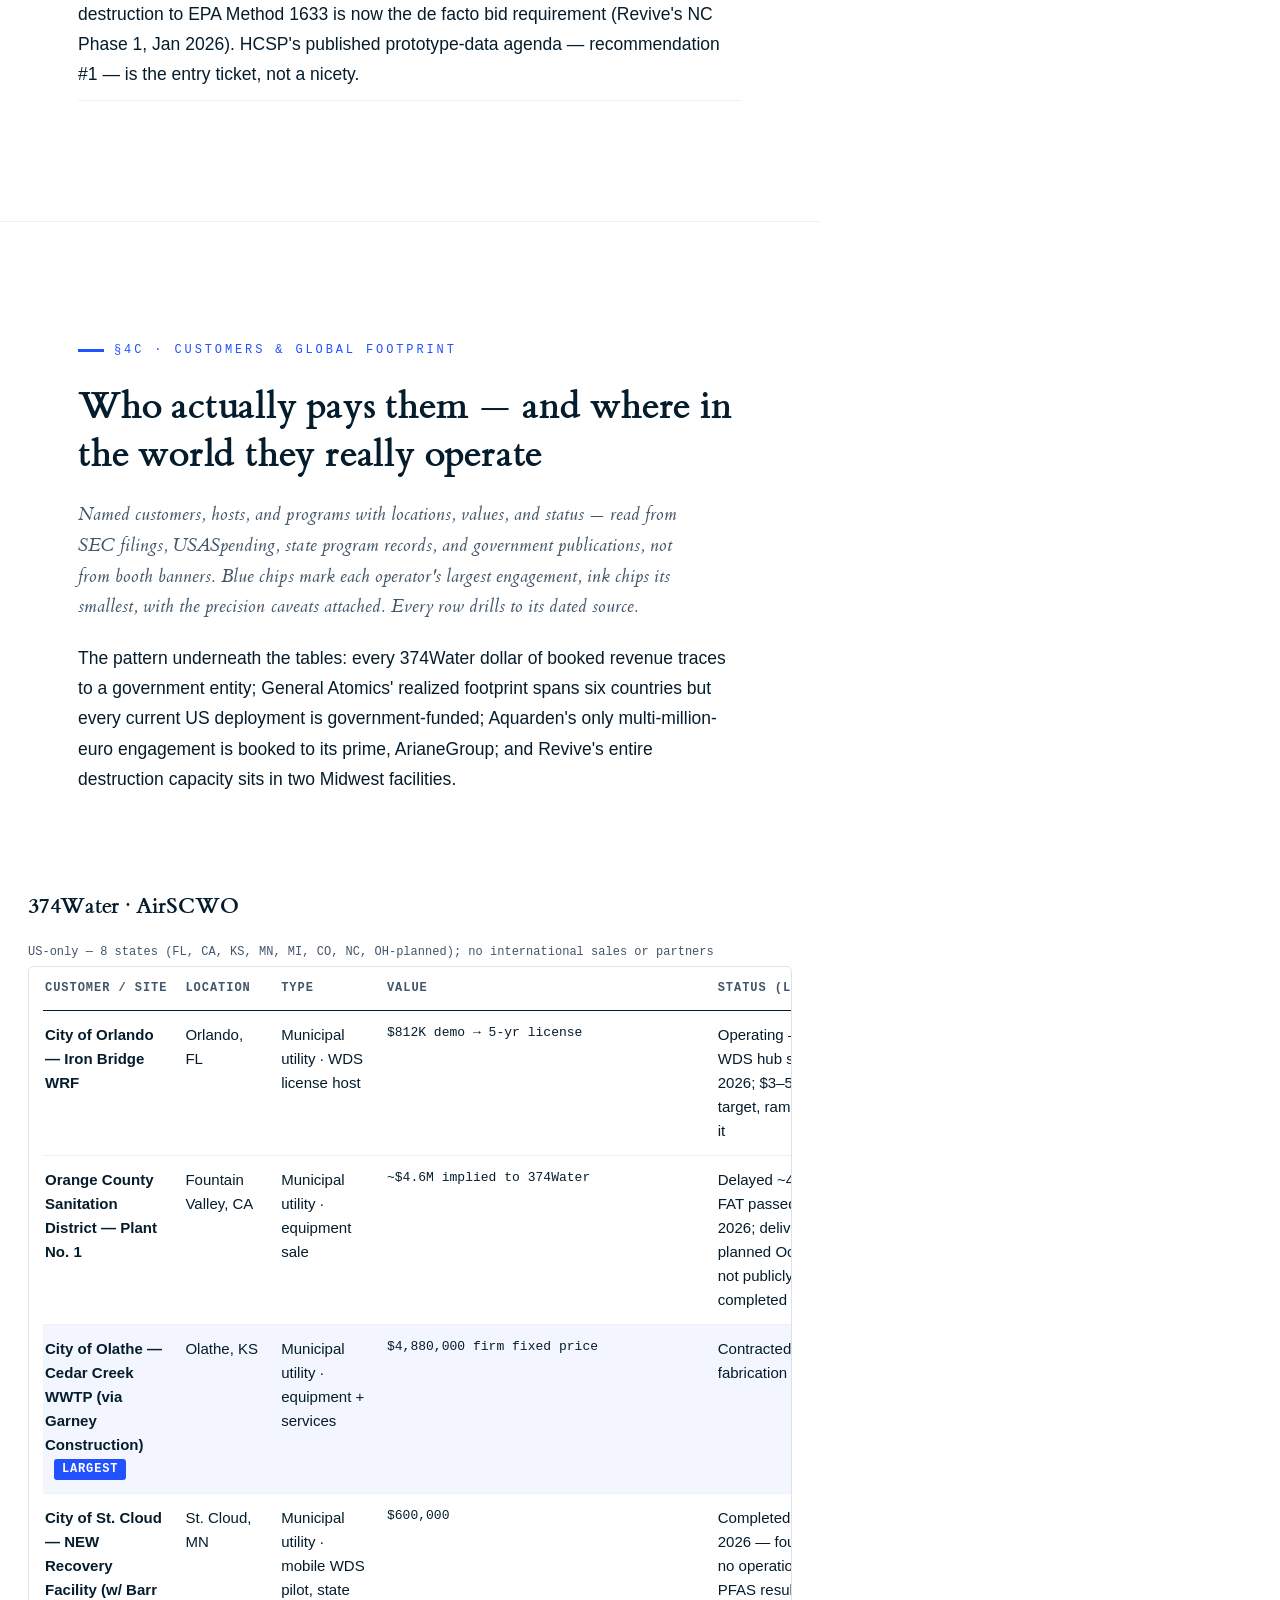
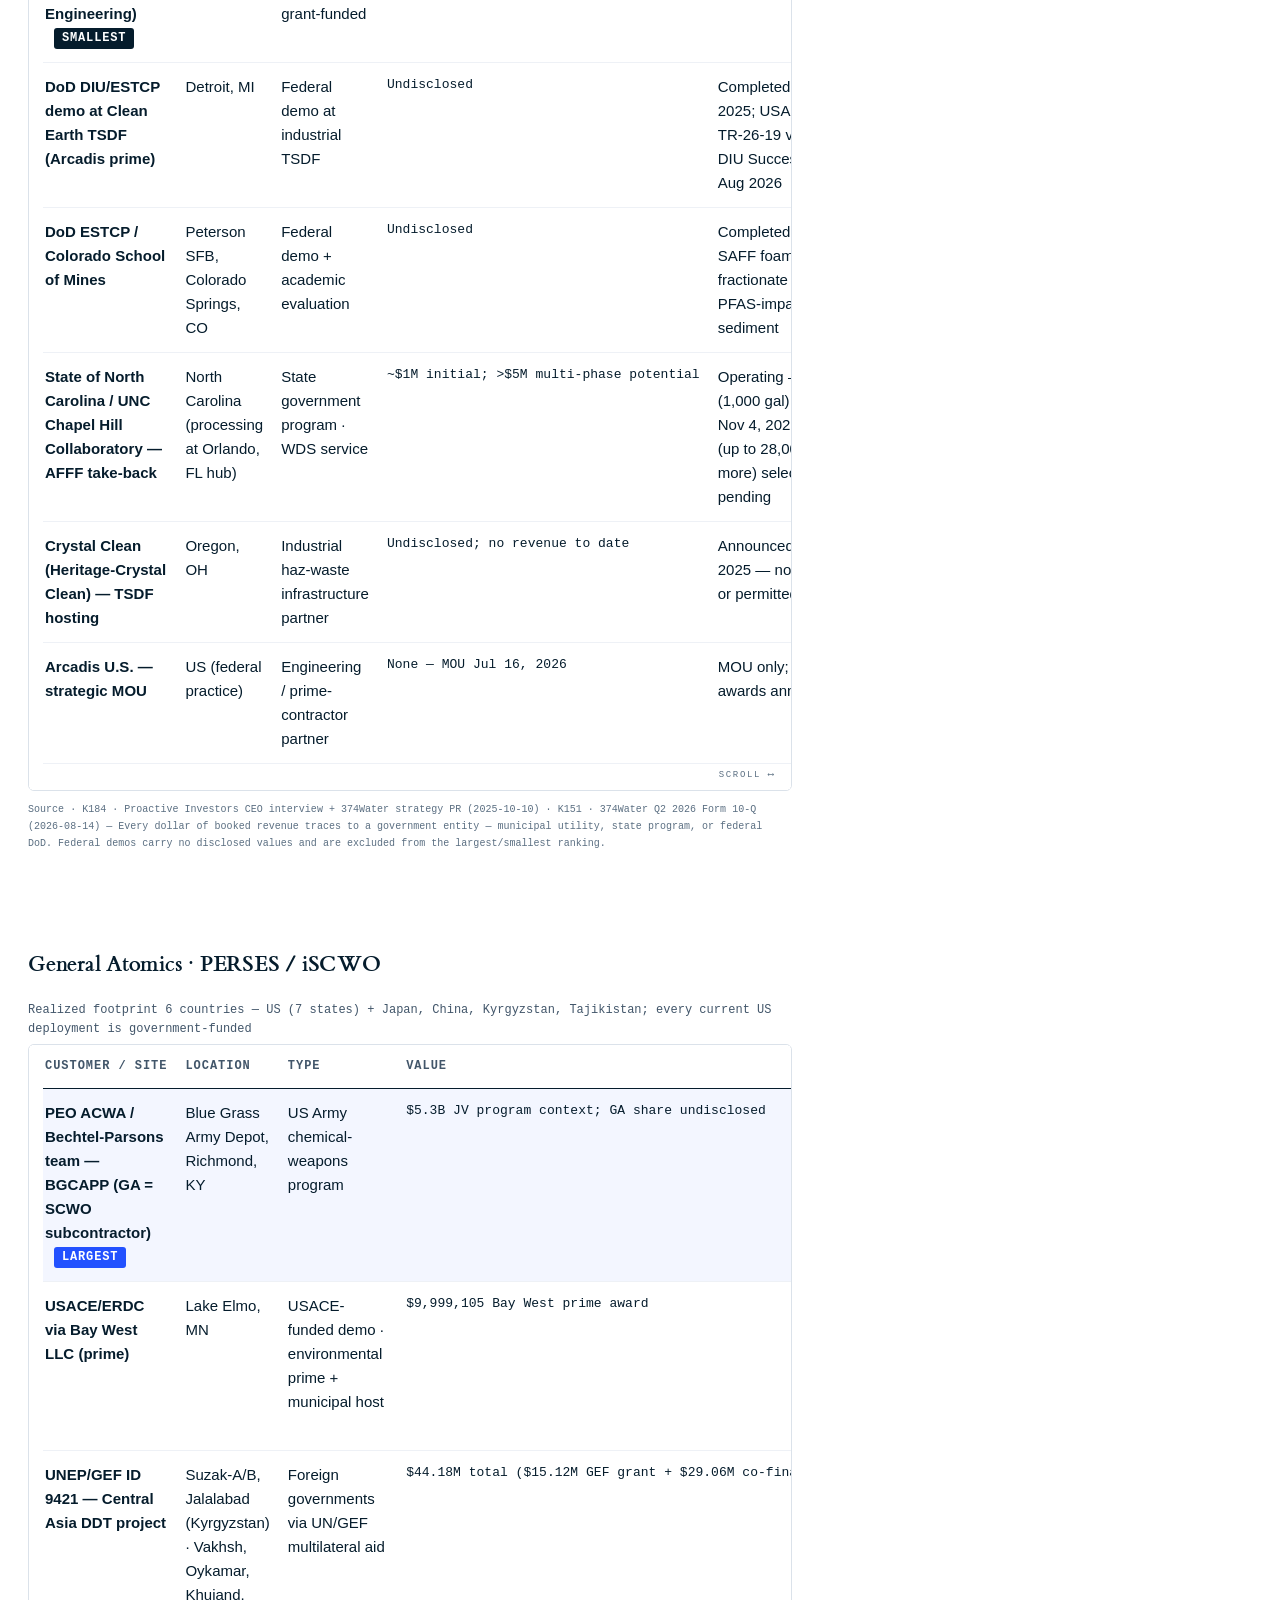
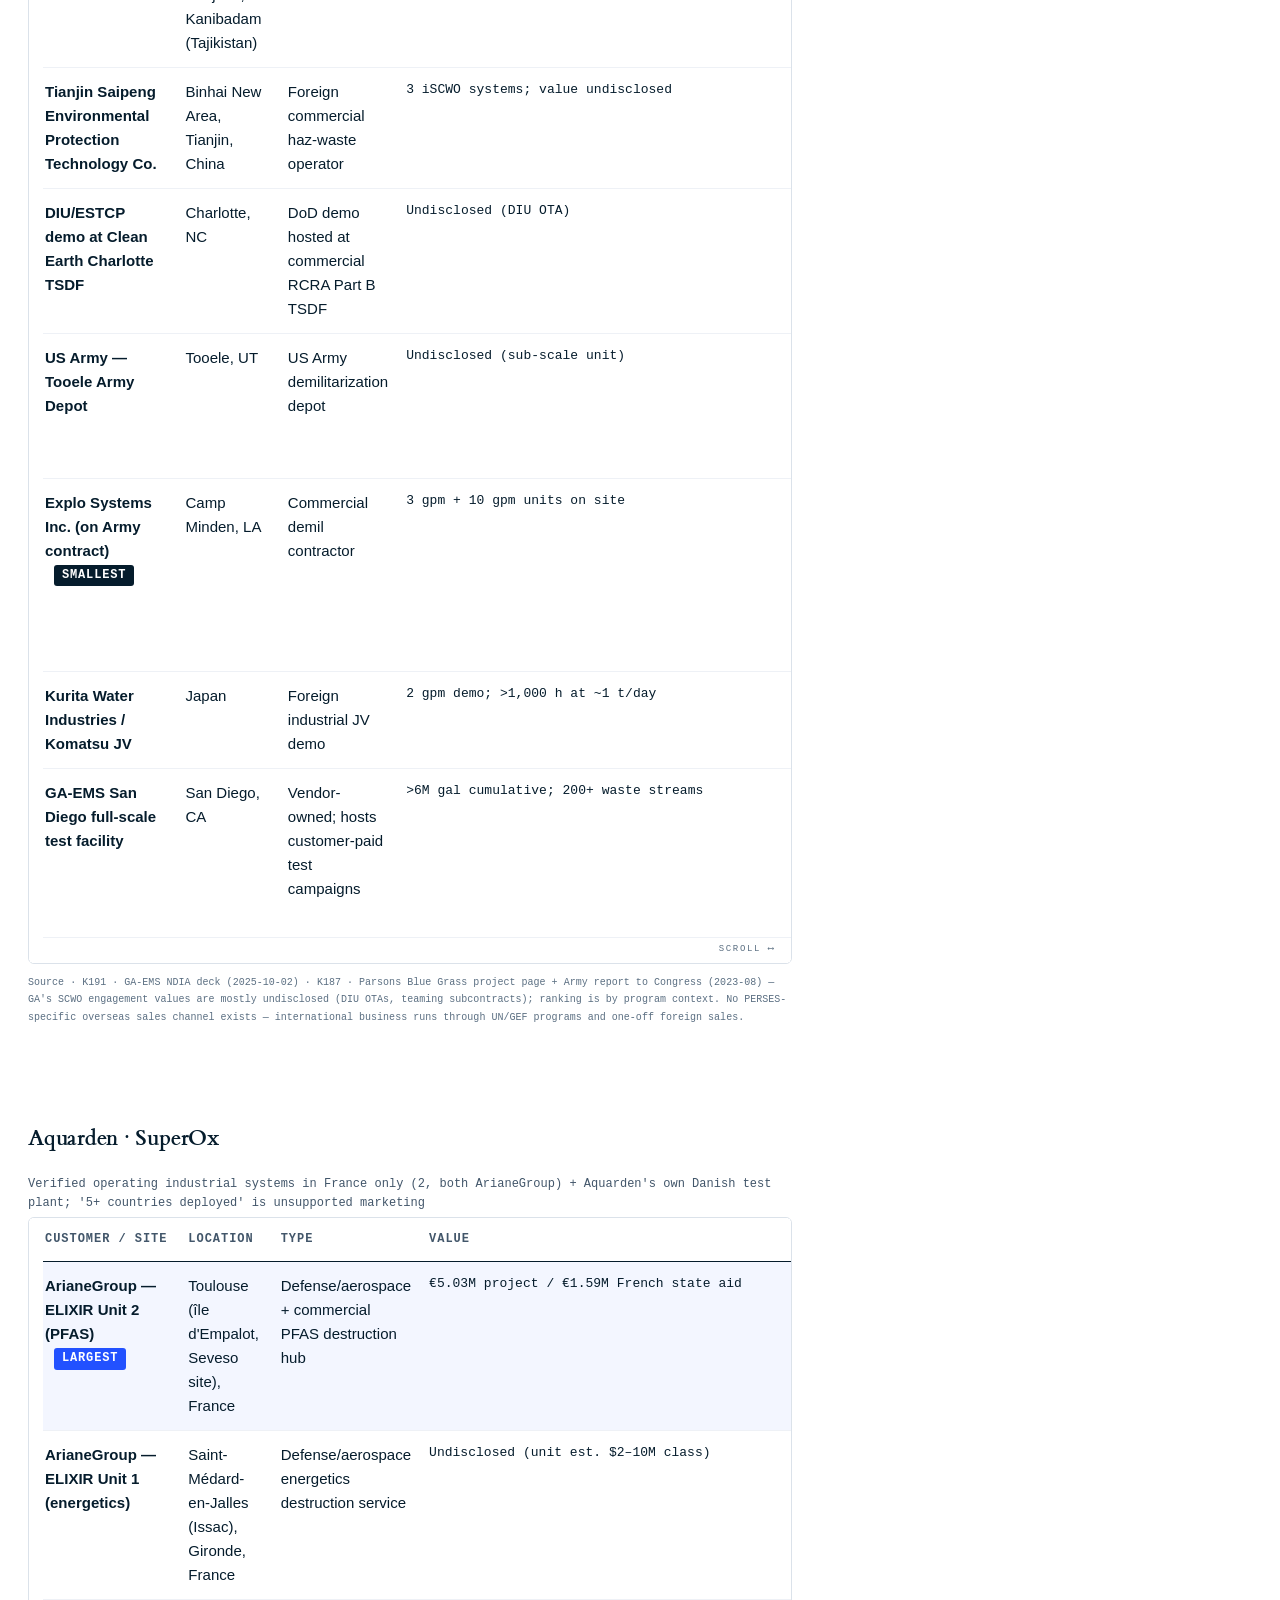
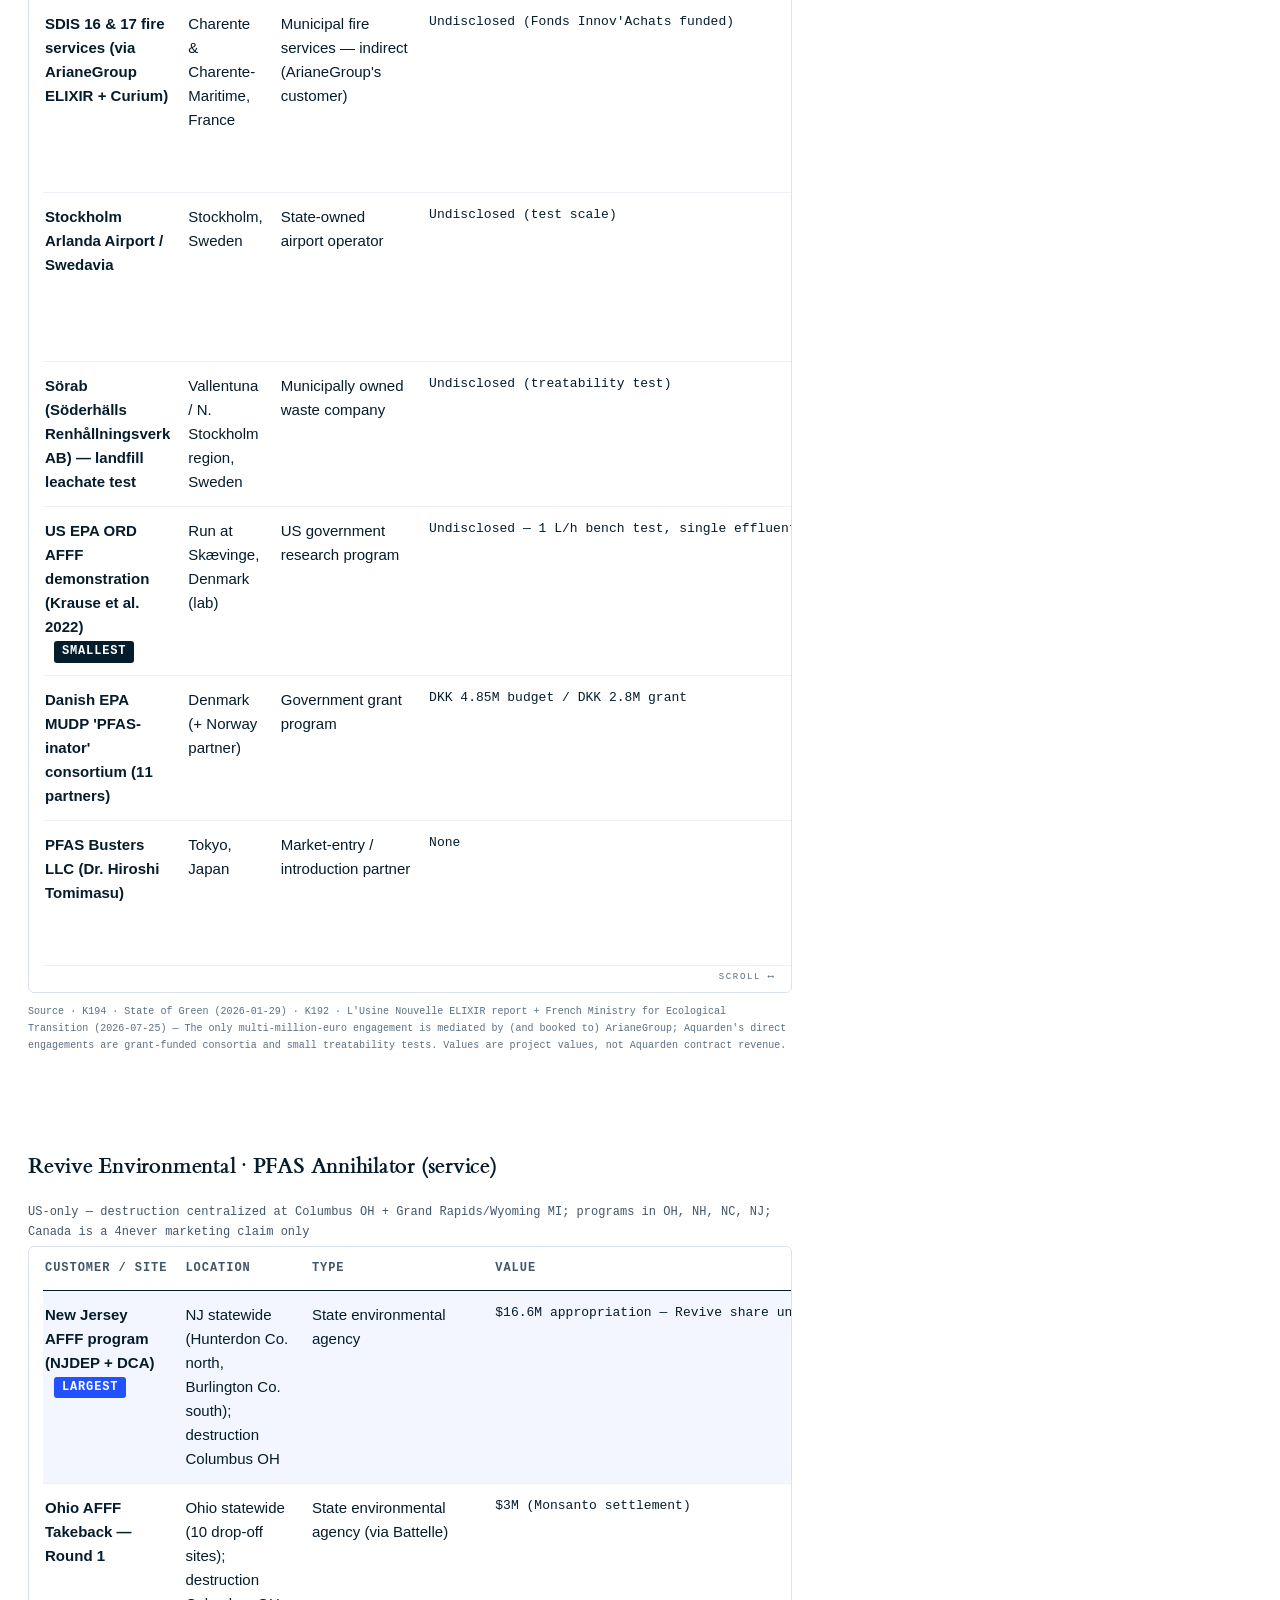
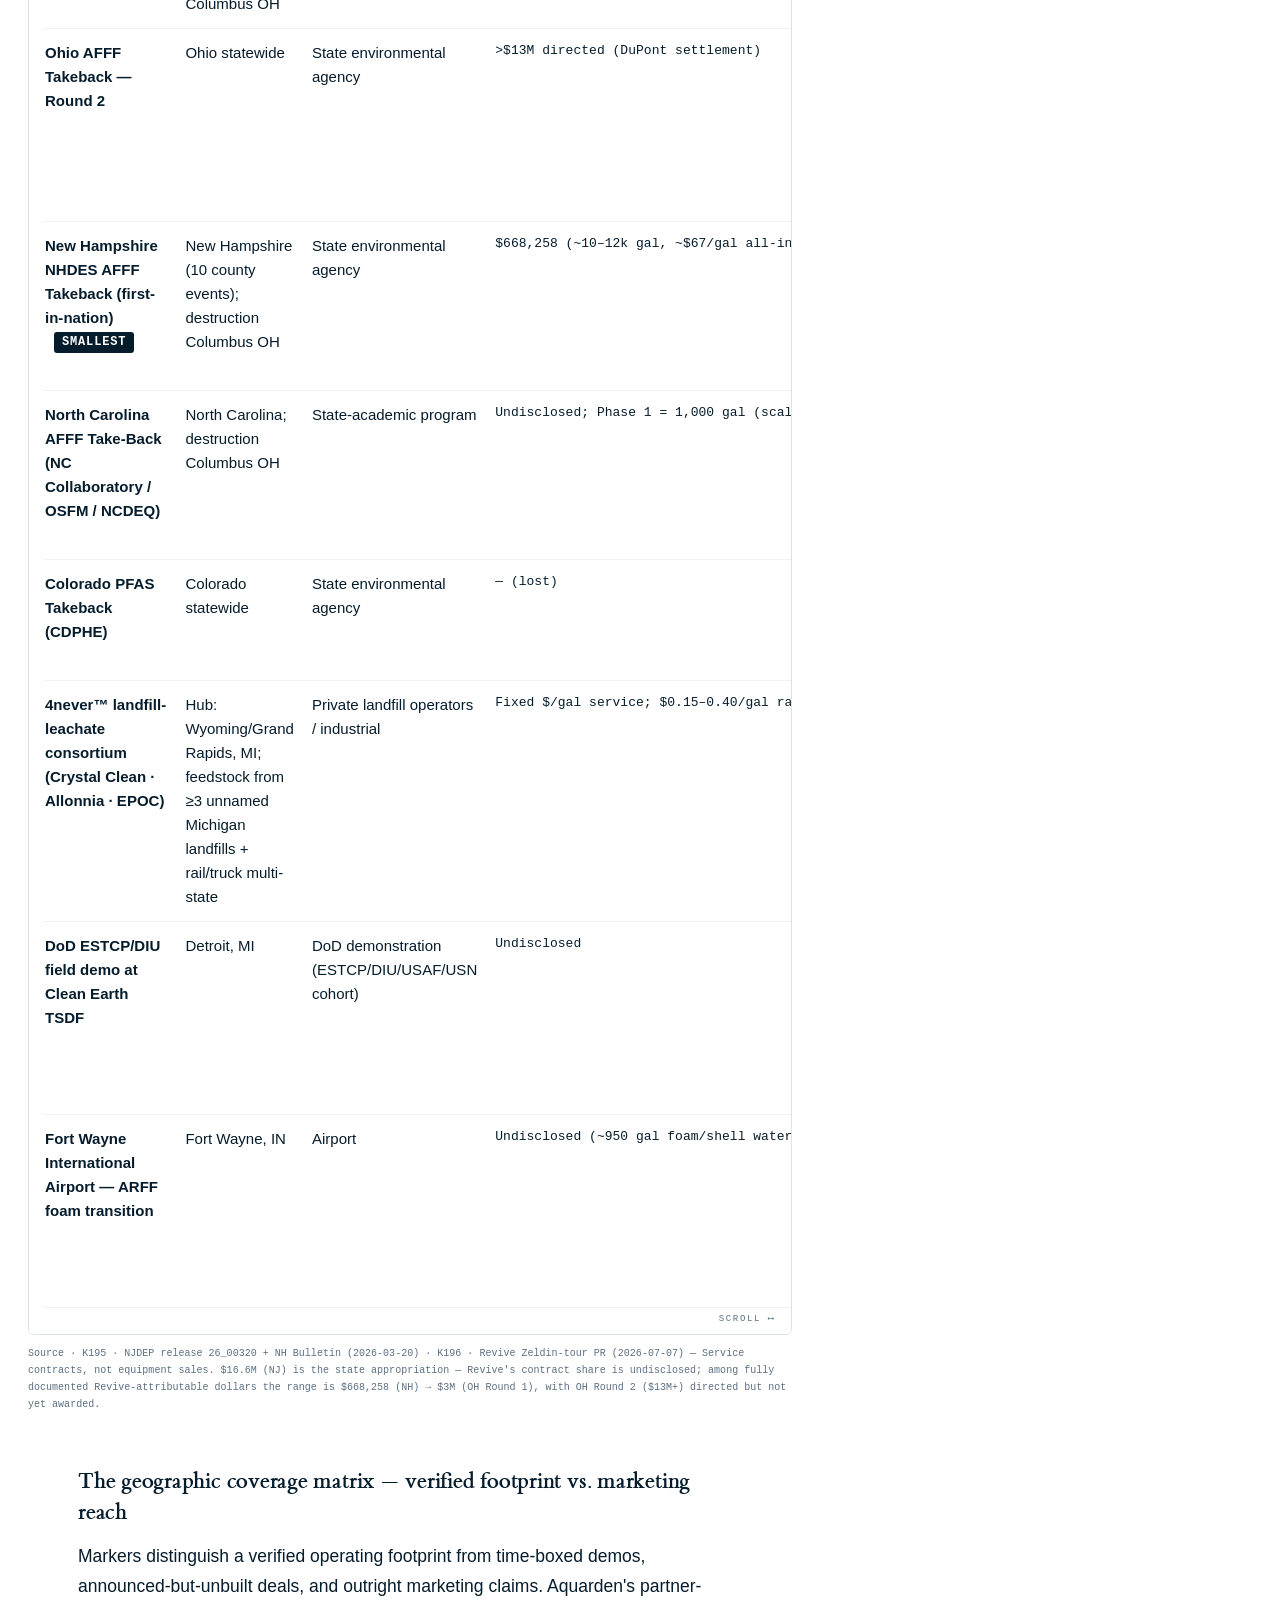
==== commit a0f0b4e5: "§4C Customers & Global Footprint: per-company customer tables (largest/smallest flagged), verified-v" ====
--- a/competitors.html
+++ b/competitors.html
@@ -34,6 +34,7 @@
   <div class="hero-chips">
     <button class="chip" data-goto="#sec-players">§4 · The field</button>
     <button class="chip" data-goto="#sec-deepdive">§4B · The field, up close</button>
+    <button class="chip" data-goto="#sec-customers">§4C · Customers &amp; footprint</button>
   </div>
 </header>
 
@@ -106,6 +107,47 @@
     <p>The gap is real today and defensible by structure, but it is not sealed. These are the dated events worth
       tracking; each drills to its source.</p>
     <ul class="laws" id="watch-list"></ul>
+  </div>
+</section>
+
+<!-- ═══ §4C Customers & global footprint ═══ -->
+<section id="sec-customers" class="band" data-win="customers">
+  <div class="prose">
+    <p class="sec-no">§4C · Customers &amp; global footprint</p>
+    <h2>Who actually pays them — and where in the world they really operate</h2>
+    <p class="dek">Named customers, hosts, and programs with locations, values, and status — read from SEC filings,
+      USASpending, state program records, and government publications, not from booth banners. Blue chips mark each
+      operator's largest engagement, ink chips its smallest, with the precision caveats attached. Every row drills to
+      its dated source.</p>
+    <p>The pattern underneath the tables: every 374Water dollar of booked revenue traces to a government entity;
+      General Atomics' realized footprint spans six countries but every current US deployment is government-funded;
+      Aquarden's only multi-million-euro engagement is booked to its prime, ArianeGroup; and Revive's entire
+      destruction capacity sits in two Midwest facilities.</p>
+  </div>
+  <div class="wide xl" id="cust-tables"></div>
+  <div class="prose">
+    <h3 class="sub-h">The geographic coverage matrix — verified footprint vs. marketing reach</h3>
+    <p>Markers distinguish a verified operating footprint from time-boxed demos, announced-but-unbuilt deals, and
+      outright marketing claims. Aquarden's partner-quoted "deployed in more than five countries" and Revive's
+      "available in parts of Canada" have no named installation or customer behind them; 374Water's international
+      horizon is aspiration with no country, partner, or timeline. Every cell drills to its evidence.</p>
+  </div>
+  <div class="wide xl"><div class="table-scroll"><table class="dt" id="geo-table"></table></div></div>
+  <div class="prose">
+    <h3 class="sub-h">What the map says</h3>
+    <p>All four survivors are regional players with government-heavy customer bases. 374Water is US-only across eight
+      states and every booked dollar is municipal, state, or federal. GA's six-country realized footprint is real but
+      rides entirely on government programs, UN/GEF aid, and one unverified 2018 China sale — there is no
+      PERSES-specific overseas channel. Aquarden's verifiable fleet is two French units plus its own Danish test plant.
+      Revive is US-only with destruction centralized in Columbus, Ohio and Grand Rapids, Michigan, and all waste
+      freighted to those two nodes.</p>
+    <div class="note-box">
+      <p><b>No competitor runs a true global small-facility channel — and that sharpens the scale-gap thesis.</b>
+        The gap below ≈$1M is not a regional accident that a stronger export program will close: it is structural in
+        all four business models. Nobody sells a small facility anything it can buy and run itself, in any geography —
+        and the two players with any international reach (GA via aid programs, Aquarden via ArianeGroup) reach foreign
+        customers only through large, government- or prime-mediated channels.</p>
+    </div>
   </div>
 </section>
 
@@ -127,7 +169,7 @@
         <a href="downloads/HCSP_Competitor_Intelligence.pdf">Competitor Intelligence · PDF</a> ·
         <a href="downloads/HCSP_Competitor_Intelligence.docx">DOCX</a></p>
     </div>
-    <p class="colophon">Interactive research edition · Compiled September 2026 · Full source register (K1–K178) on the
+    <p class="colophon">Interactive research edition · Compiled September 2026 · Full source register (K1–K196) on the
       <a href="index.html#sec-sources">Market Analysis page</a> · No investment advice</p>
   </div>
 </footer>
@@ -148,10 +190,11 @@
 <script src="js/data.js"></script>
 <script src="js/sources.js"></script>
 <script src="js/utils.js"></script>
-<script>window.DASH_SECTIONS = ["players", "deepdive"];</script>
+<script>window.DASH_SECTIONS = ["players", "deepdive", "customers"];</script>
 <script src="js/charts-core.js"></script>
 <script src="js/charts-players.js"></script>
 <script src="js/deepdive.js"></script>
+<script src="js/customers.js"></script>
 <script src="js/chart_modal.js"></script>
 <script src="js/dashboard.js"></script>
 <script src="js/main.js"></script>
--- a/css/style.css
+++ b/css/style.css
@@ -1029,3 +1029,35 @@
   border-radius: 4px; padding: 1px 7px; pointer-events: none; white-space: nowrap;
 }
 html.reader .skid3d-stage { touch-action: auto; }
+
+/* ── §4C customers & footprint — customer tables, largest/smallest flags, geo matrix ──
+   Readability system: all labels ≥12px, AA-contrast colors, static frames (no motion) */
+.cust-block { margin-bottom: 46px; }
+.cust-block:last-child { margin-bottom: 18px; }
+.cust-head { display: flex; align-items: baseline; gap: 18px; flex-wrap: wrap; }
+.cust-head .sub-h { margin-bottom: 4px; }
+.cust-geo { font-family: var(--mono); font-size: 12px; color: var(--ink-md); line-height: 1.6; margin: 0 0 4px; }
+table.dt.cust-dt th, table#geo-table.dt th { font-size: 12px; }
+
+/* largest / smallest flag chips — filled AA pairs (white on blue ≥5.9:1; white on ink ≥14:1) */
+.flag-chip {
+  display: inline-block; margin-left: 9px; vertical-align: 2px;
+  font-family: var(--mono); font-size: 12px; font-weight: 700; letter-spacing: .07em;
+  padding: 1px 8px; border-radius: 3px;
+}
+.flag-chip.largest { background: var(--red); color: #ffffff; }
+.flag-chip.smallest { background: var(--ink); color: #ffffff; }
+
+/* geo-matrix presence markers — AA at 12px bold (darker variants of the series hues) */
+.gm { font-family: var(--mono); font-size: 12px; font-weight: 700; letter-spacing: .05em; white-space: nowrap; }
+.gm-op { color: #00674f; }    /* 6.9:1 on white */
+.gm-demo { color: #8a5f0a; }  /* 6.1:1 on white */
+.gm-ann { color: var(--ink-md); }
+.gm-mkt { color: var(--neg); }
+.gm-no { color: var(--ink-lo); }
+.gm-txt { display: block; font-size: 13px; color: var(--ink-md); margin-top: 3px; line-height: 1.5; }
+.gm-legend {
+  display: flex; flex-wrap: wrap; gap: 8px 22px; margin: 0 0 12px;
+  font-family: var(--mono); font-size: 12px; line-height: 1.6;
+}
+#geo-table td.gm-cell { min-width: 130px; }
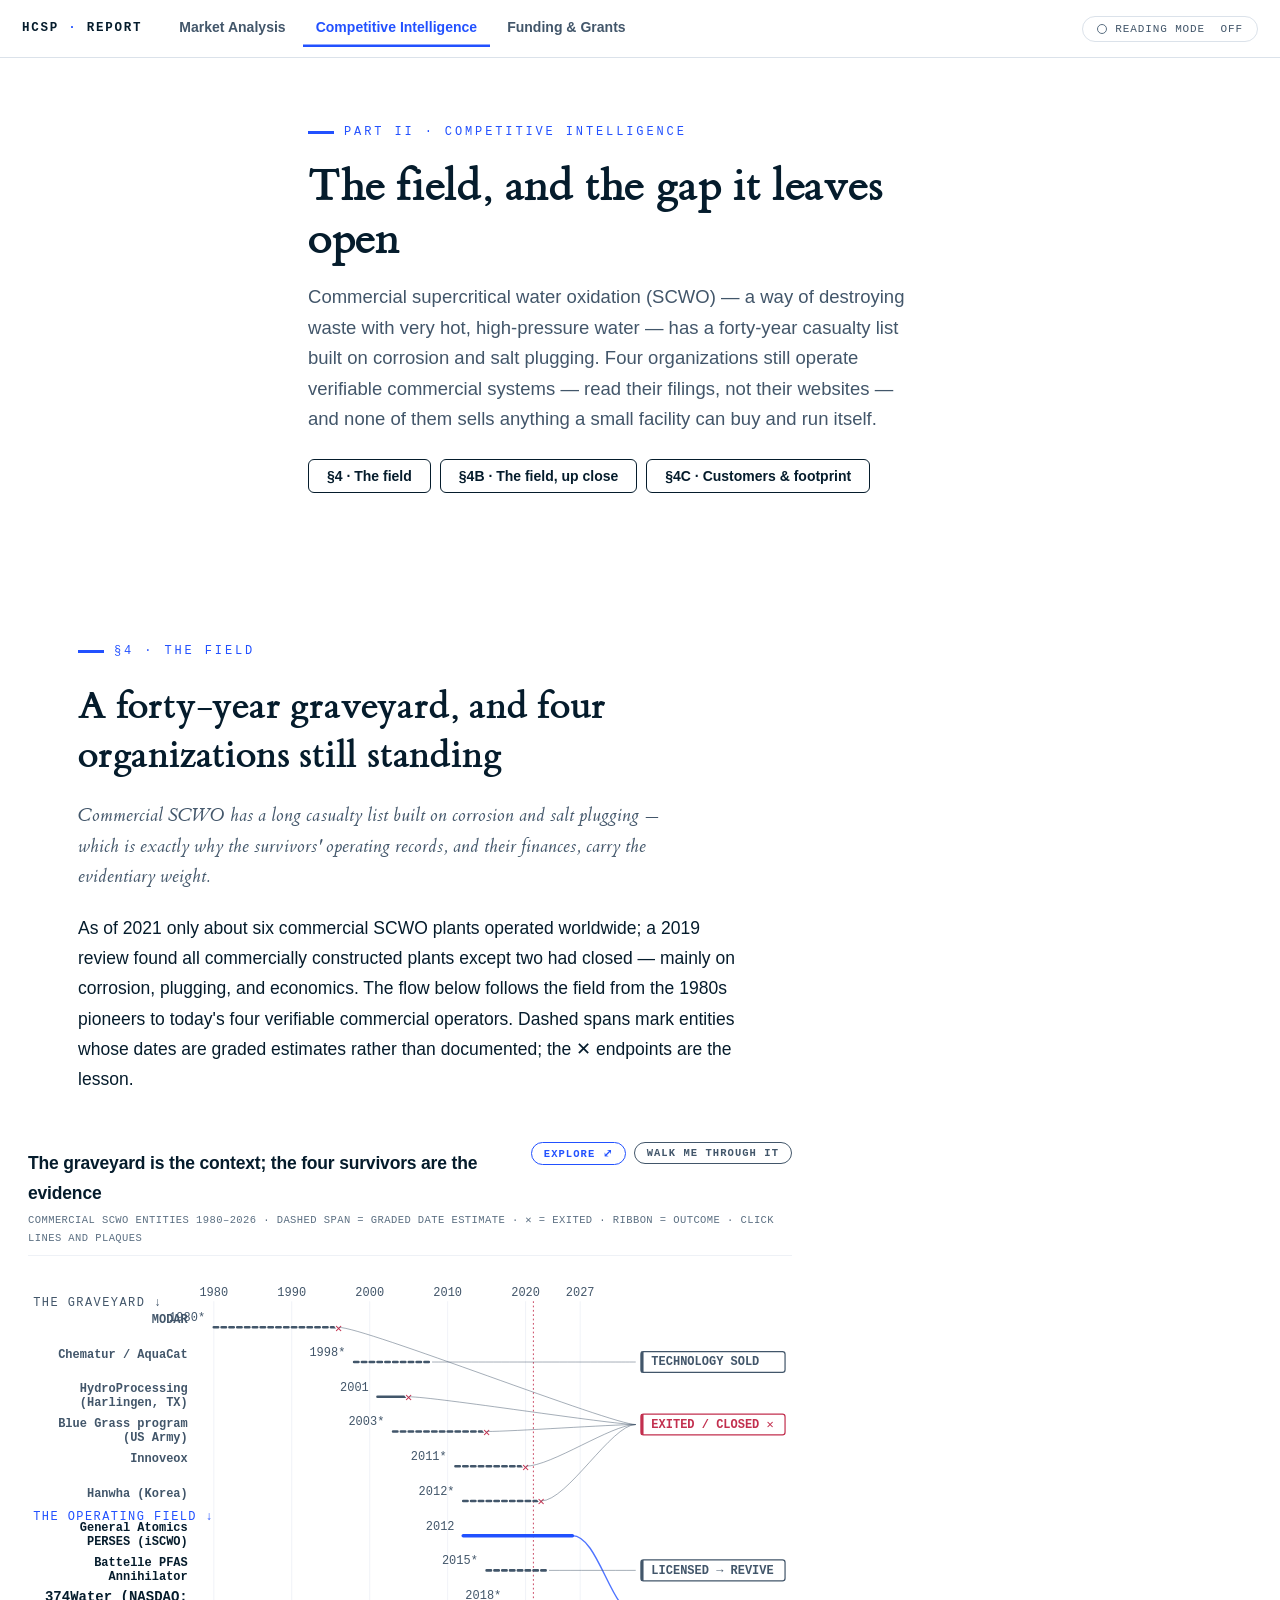
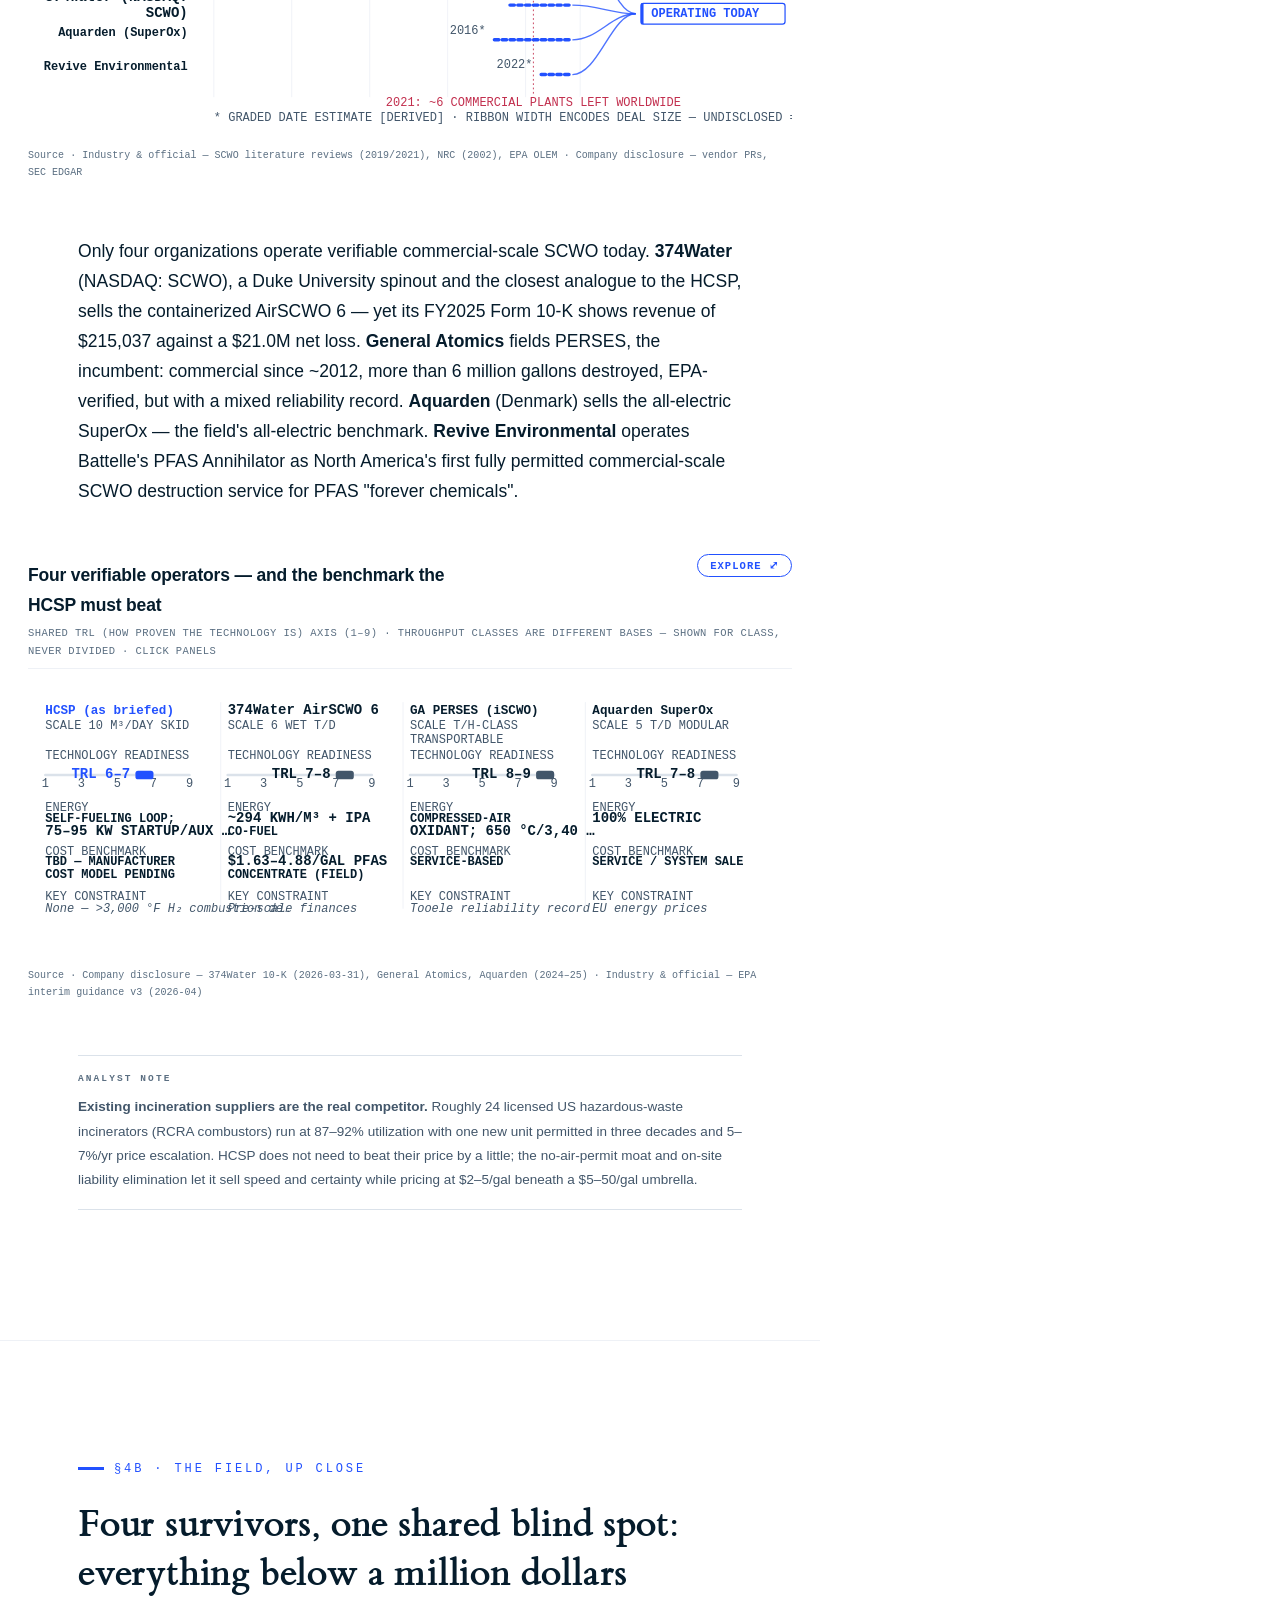
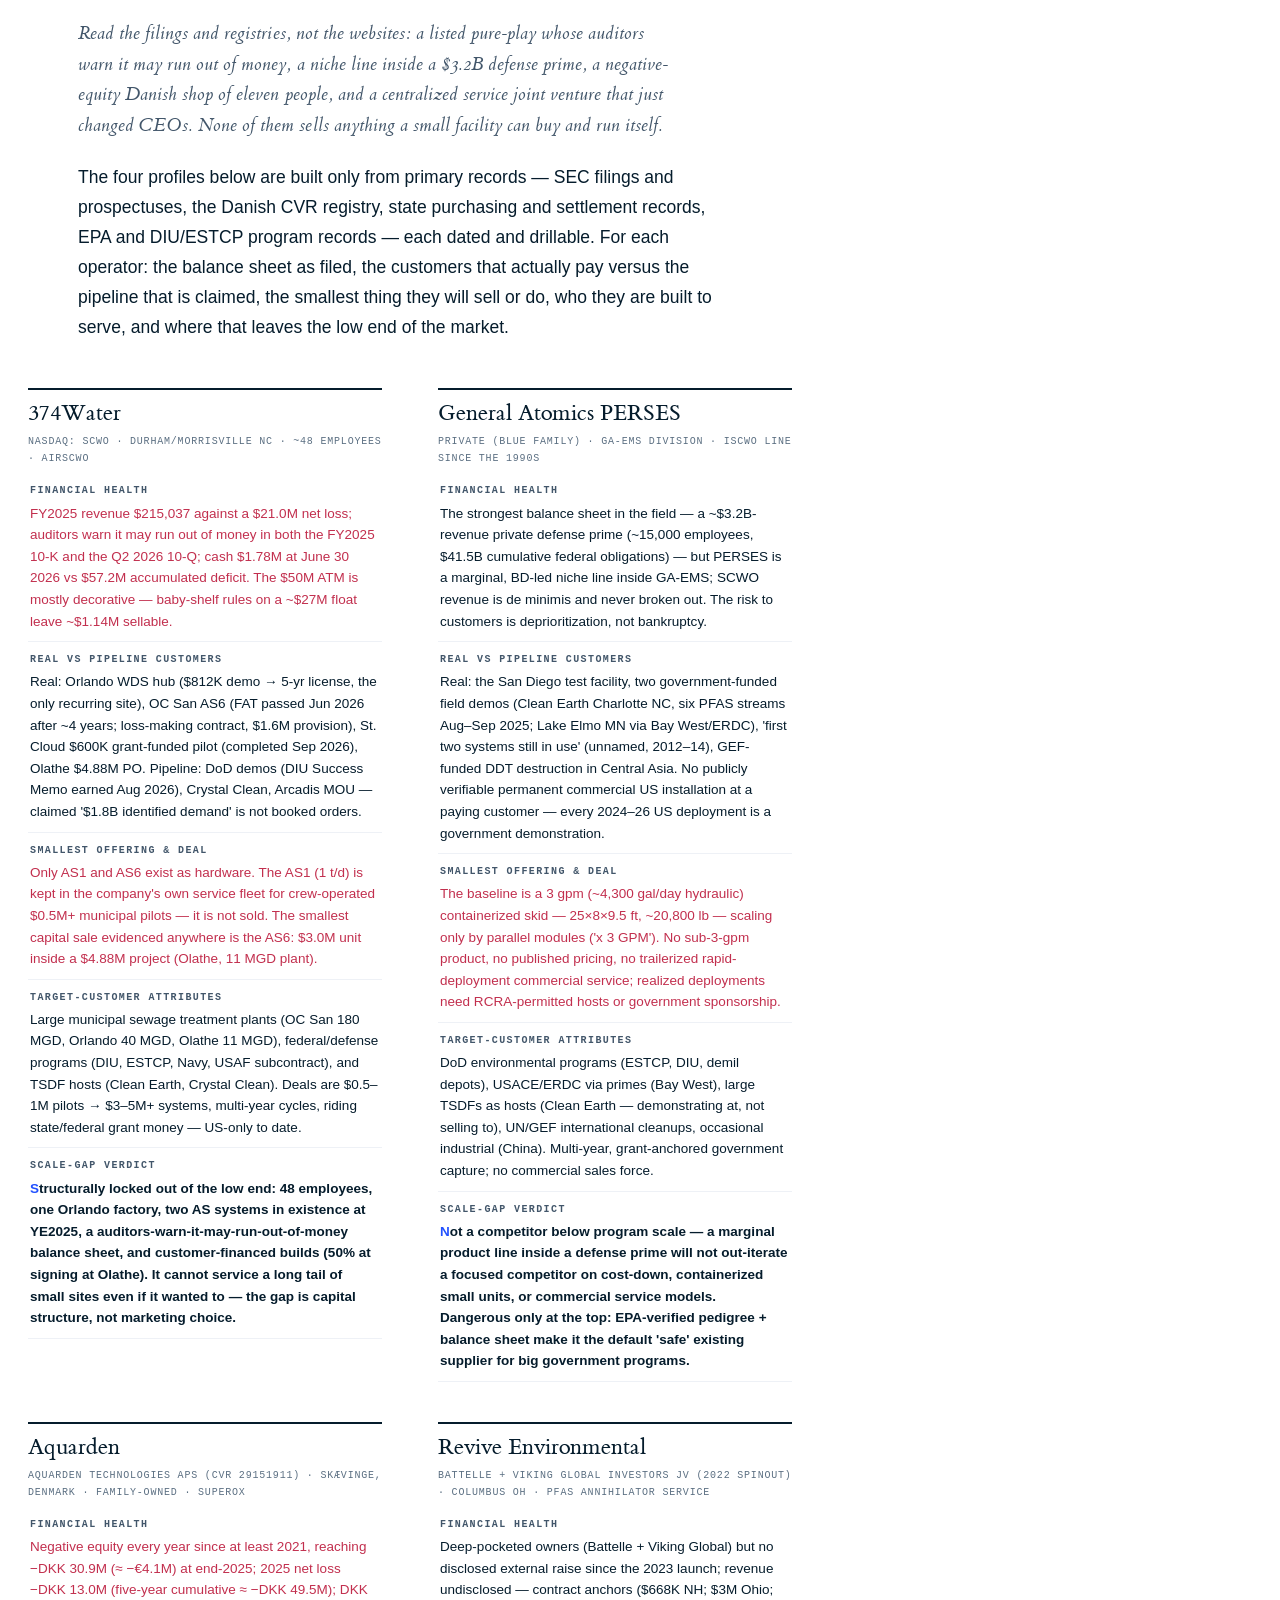
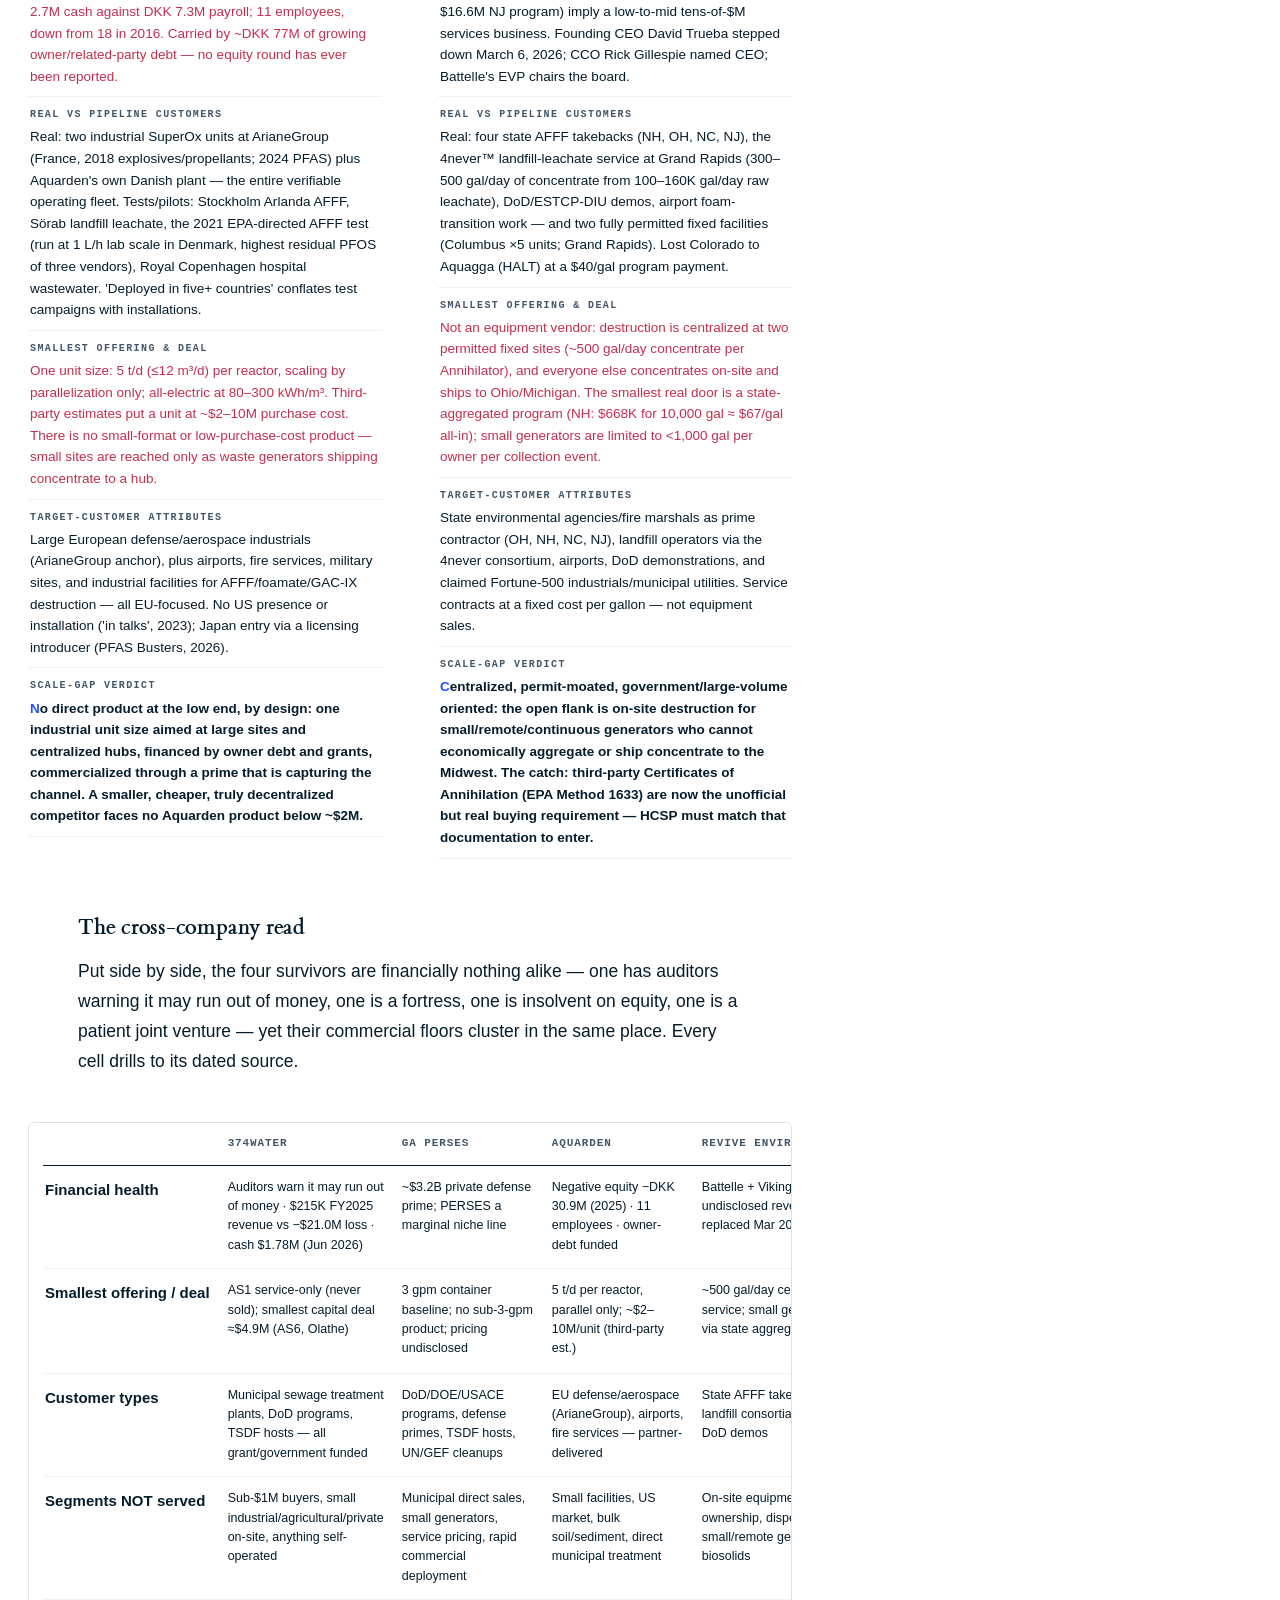
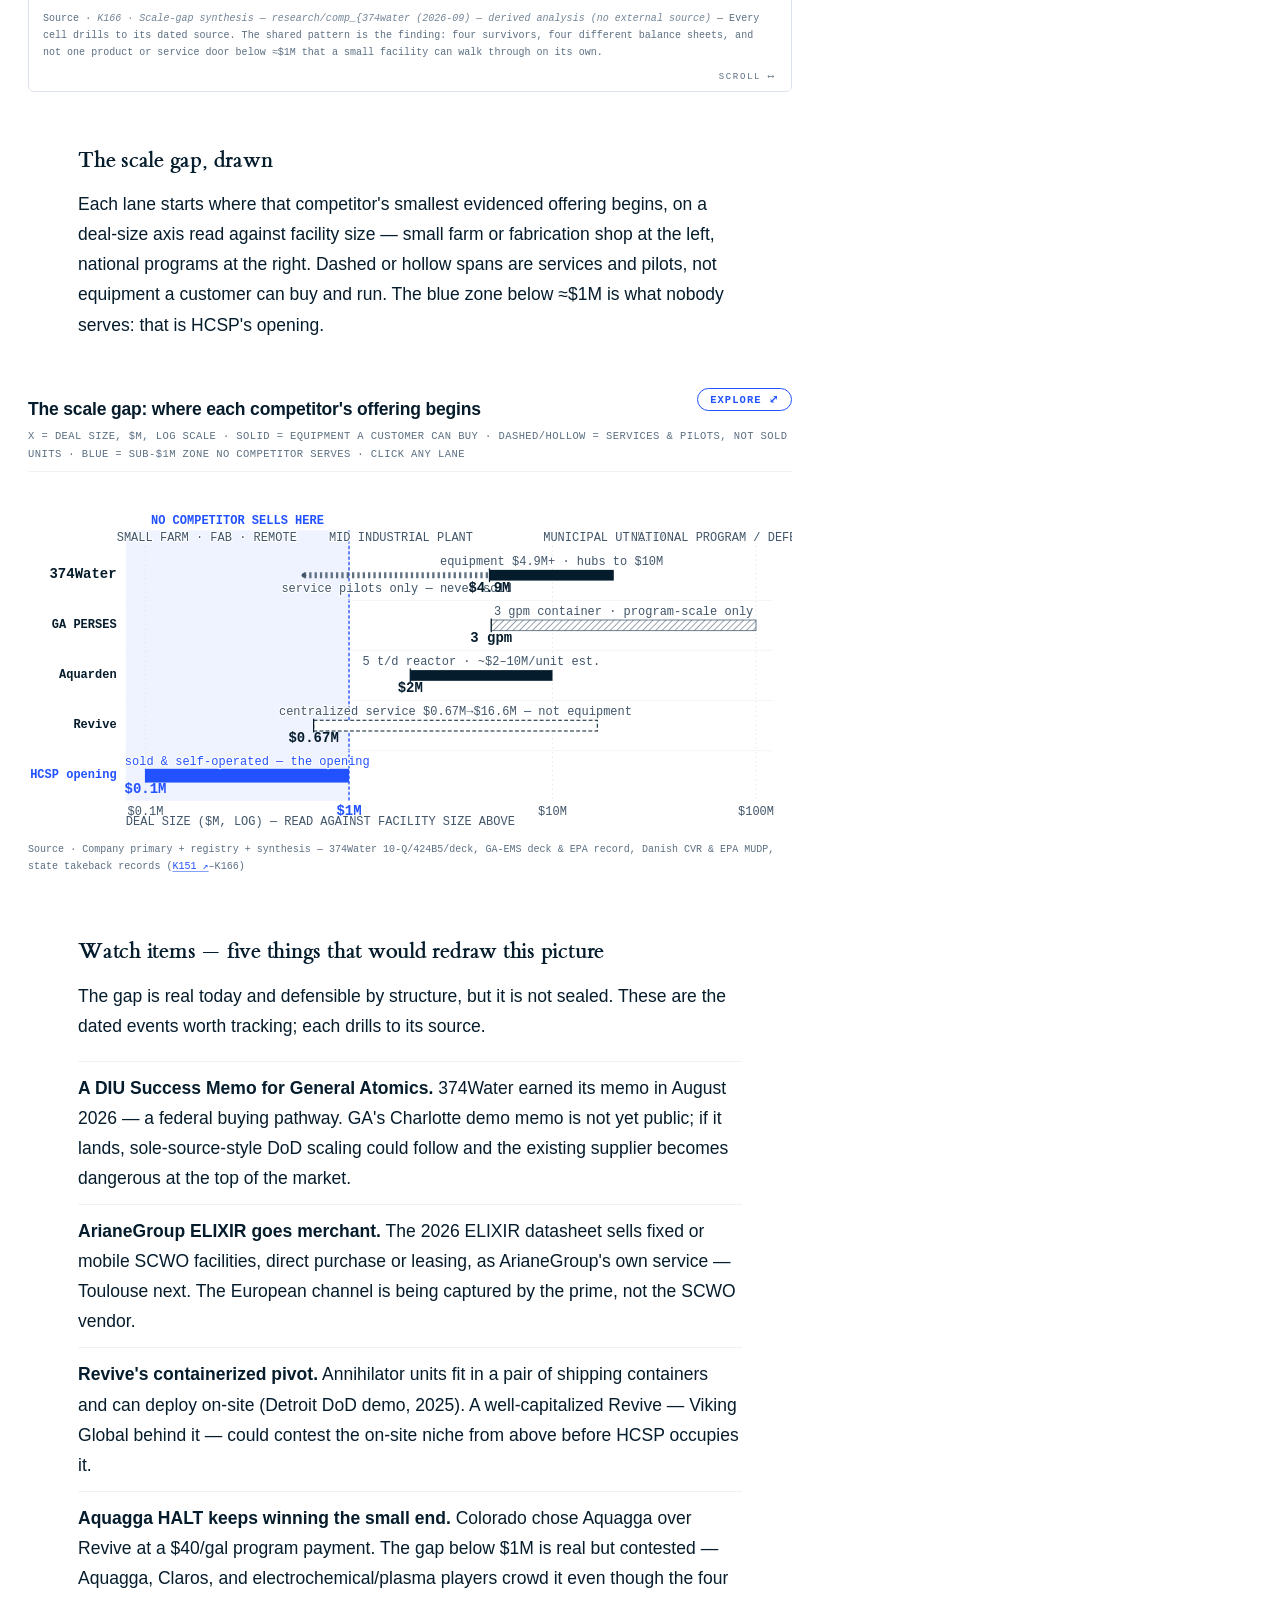
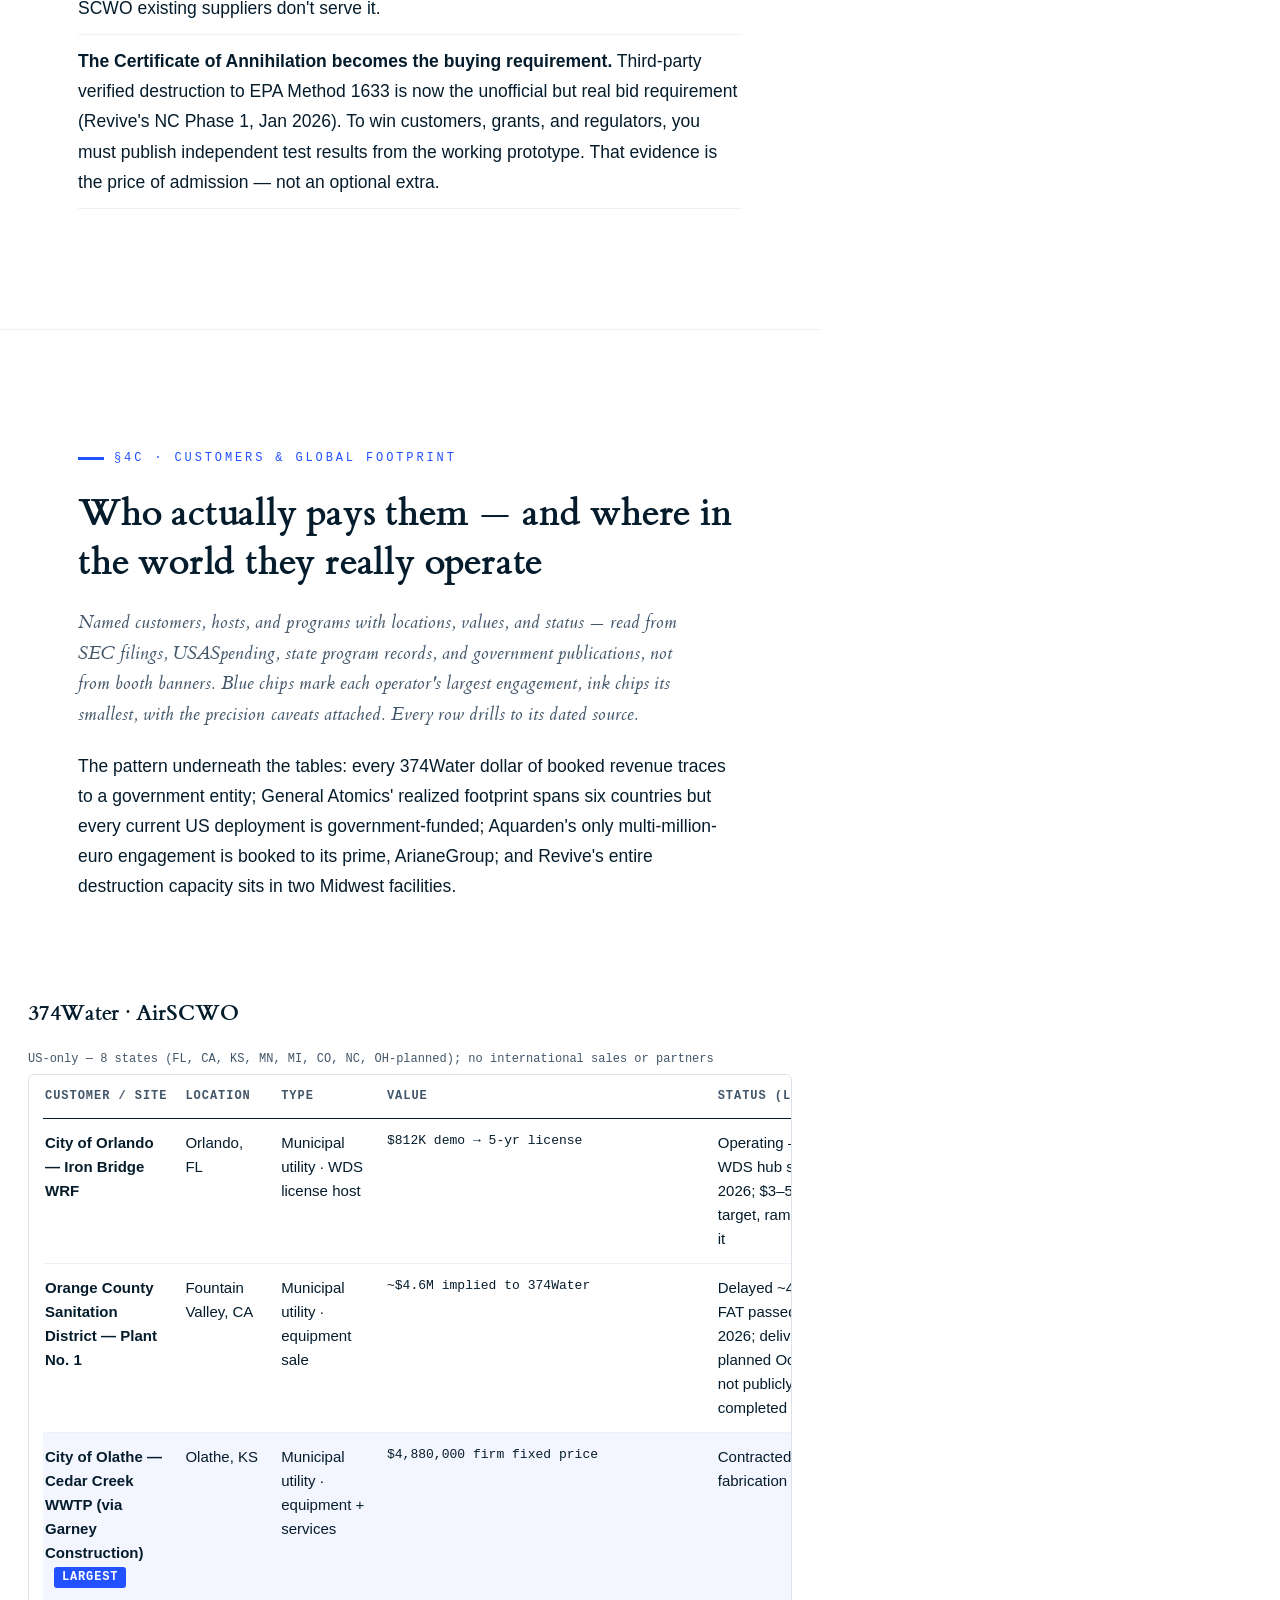
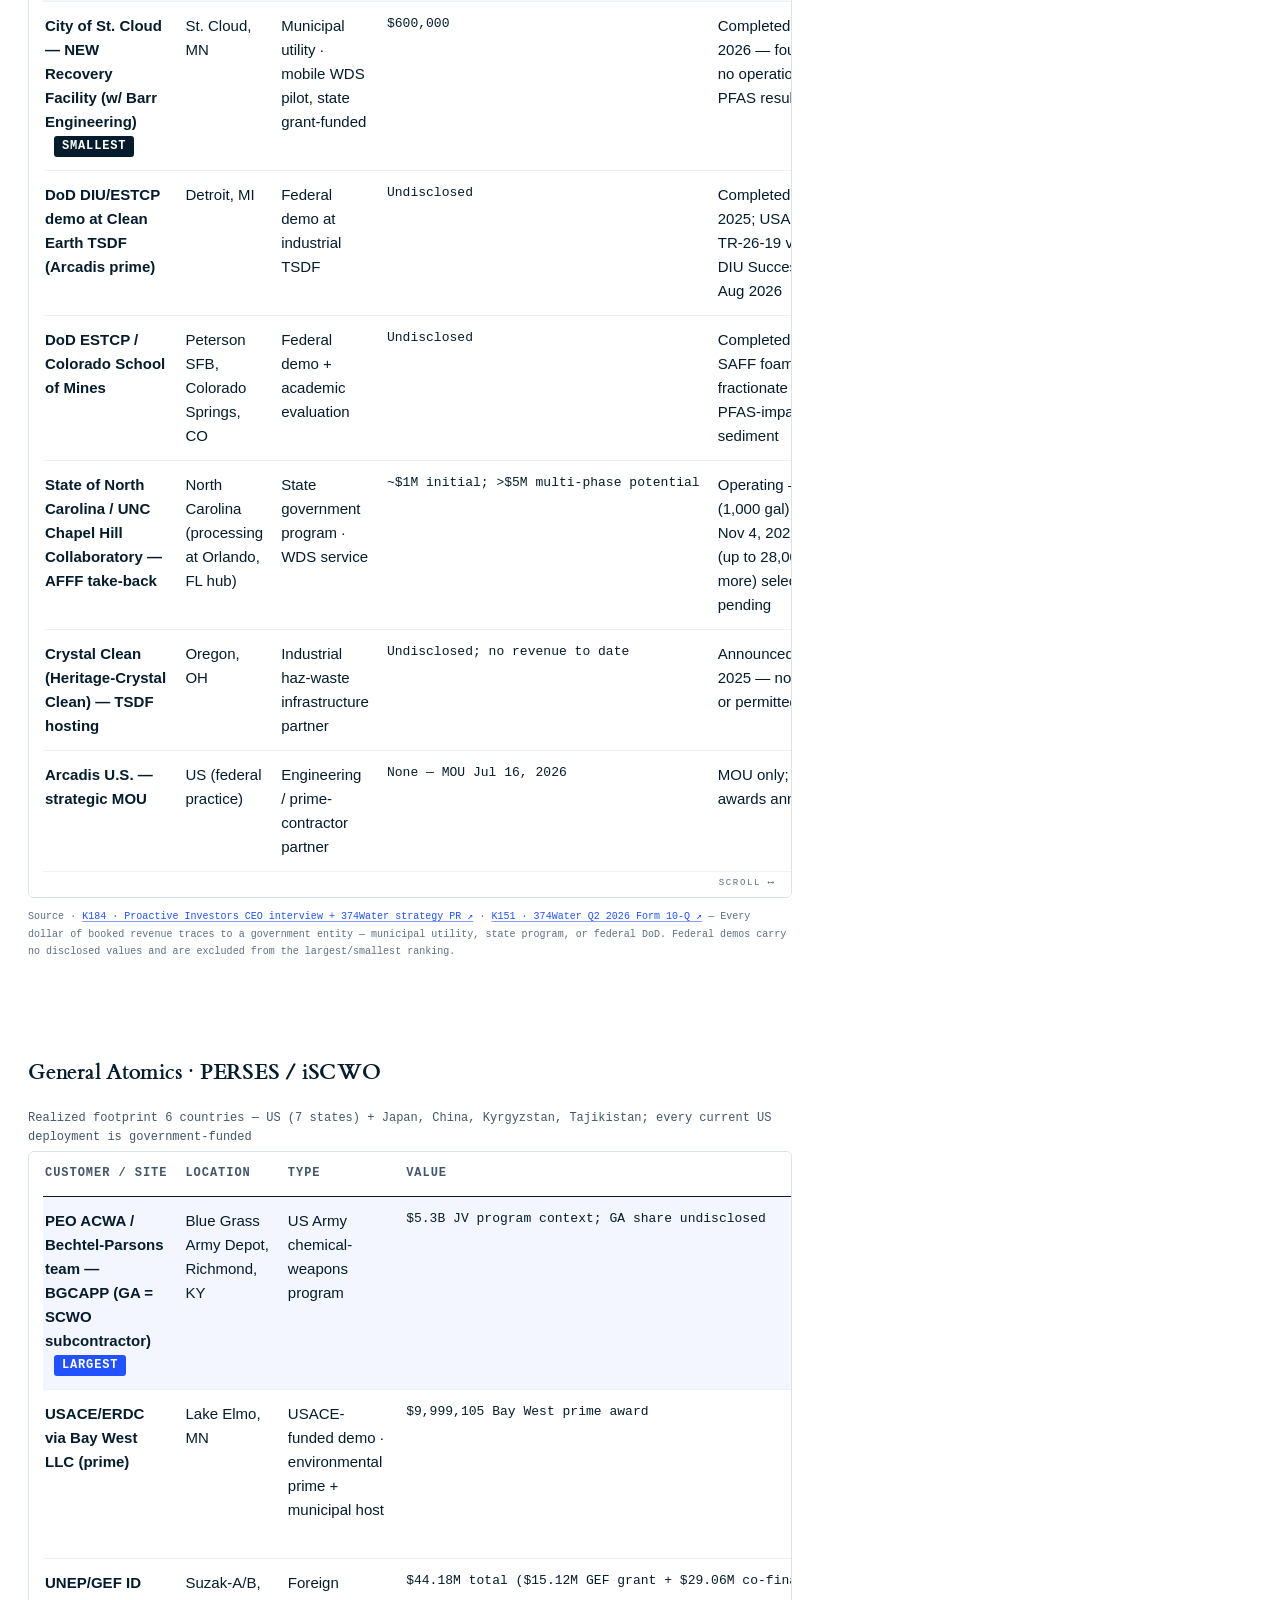
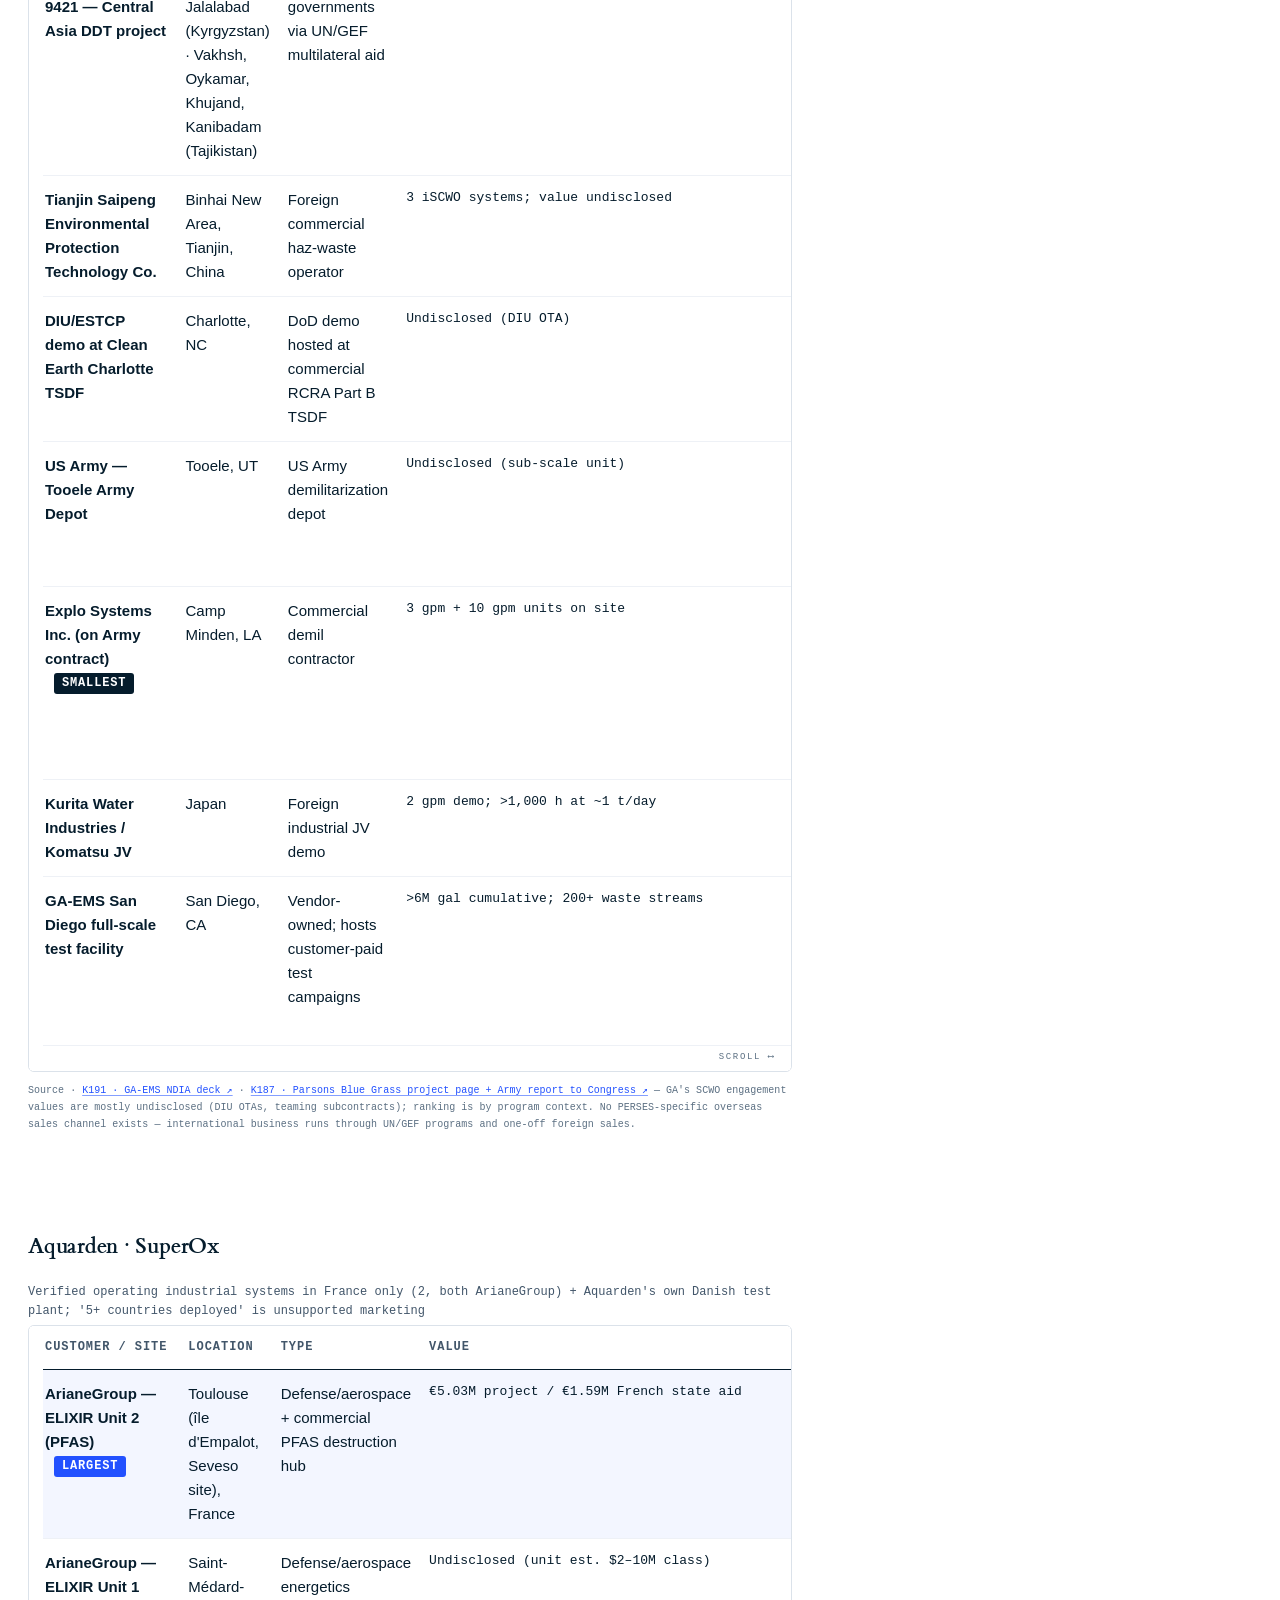
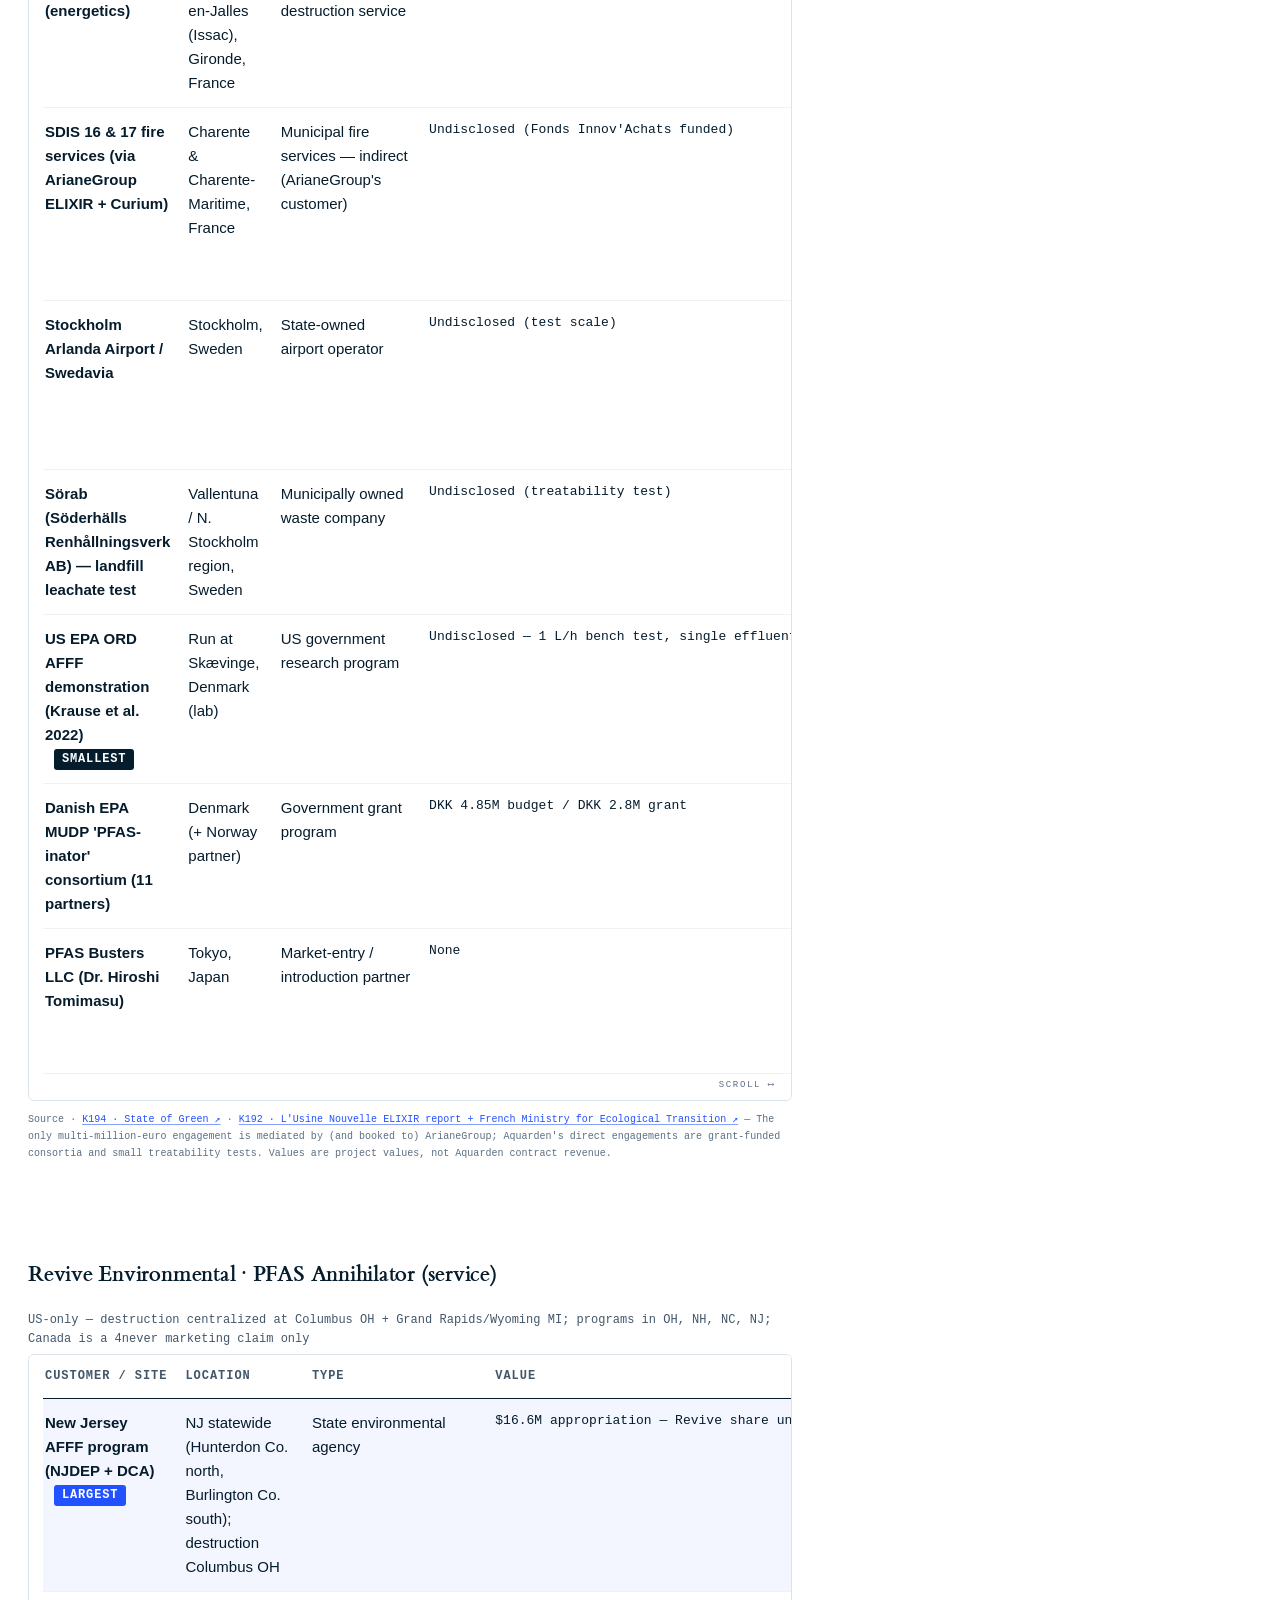
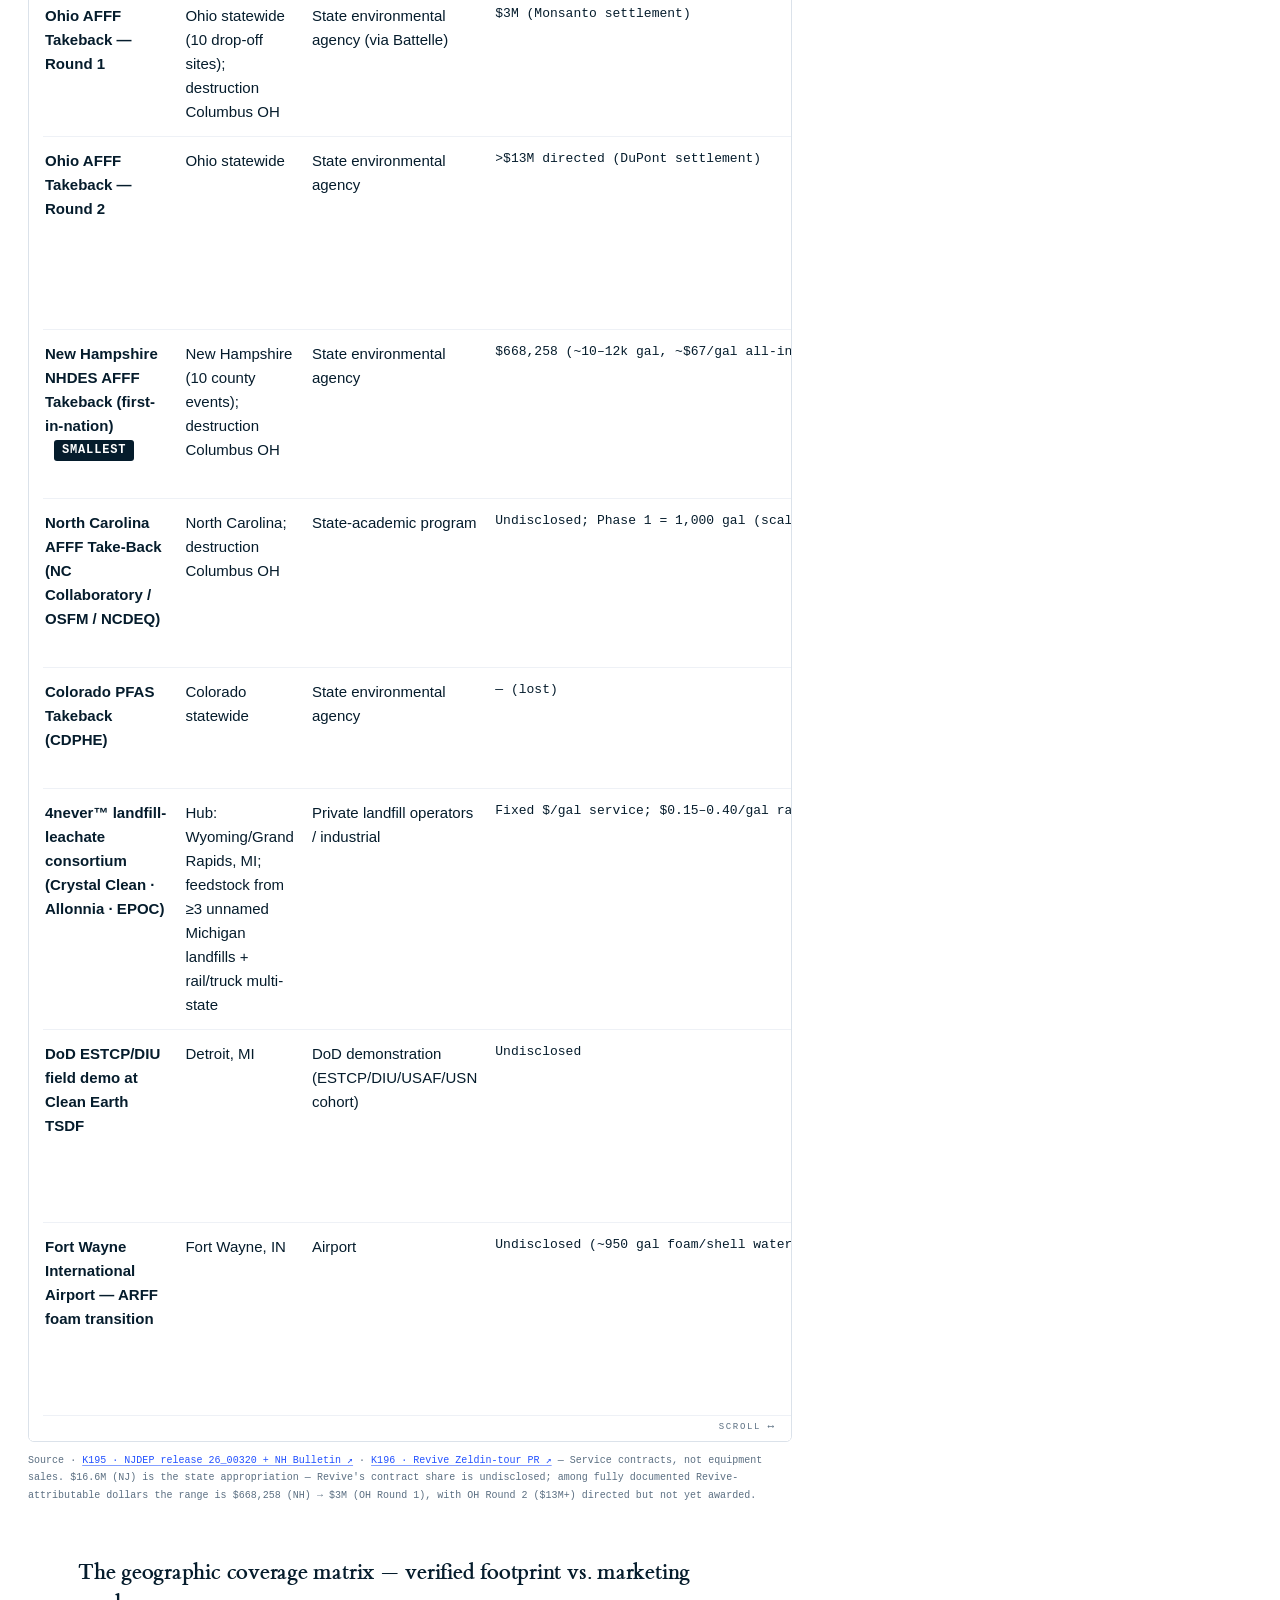
==== commit dda39f4d: "Plain-English rewrite pass across all pages and charts Owner directive: everything in plain English " ====
--- a/competitors.html
+++ b/competitors.html
@@ -28,7 +28,7 @@
 <header class="page-hero">
   <p class="sec-no">Part II · Competitive intelligence</p>
   <h1>The field, and the gap it leaves open</h1>
-  <p class="ph-sub">Commercial SCWO has a forty-year casualty list built on corrosion and salt plugging. Four
+  <p class="ph-sub">Commercial supercritical water oxidation (SCWO) — a way of destroying waste with very hot, high-pressure water — has a forty-year casualty list built on corrosion and salt plugging. Four
     organizations still operate verifiable commercial systems — read their filings, not their websites — and none of
     them sells anything a small facility can buy and run itself.</p>
   <div class="hero-chips">
@@ -45,7 +45,7 @@
   <div class="prose">
     <p class="sec-no">§4 · The field</p>
     <h2>A forty-year graveyard, and four organizations still standing</h2>
-    <p class="dek">Commercial SCWO has a long casualty list built on corrosion and salt plugging — which is precisely why
+    <p class="dek">Commercial SCWO has a long casualty list built on corrosion and salt plugging — which is exactly why
       the survivors' operating records, and their finances, carry the evidentiary weight.</p>
     <p>As of 2021 only about six commercial SCWO plants operated worldwide; a 2019 review found all commercially
       constructed plants except two had closed — mainly on corrosion, plugging, and economics. The flow below follows the
@@ -60,12 +60,12 @@
       commercial since ~2012, more than 6 million gallons destroyed, EPA-verified, but with a mixed reliability record.
       <b>Aquarden</b> (Denmark) sells the all-electric SuperOx — the field's all-electric benchmark. <b>Revive
       Environmental</b> operates Battelle's PFAS Annihilator as North America's first fully permitted commercial-scale
-      SCWO PFAS destruction service.</p>
+      SCWO destruction service for PFAS "forever chemicals".</p>
   </div>
   <div class="wide xl"><div id="vendor-chart" class="chart-frame"></div></div>
   <div class="prose">
     <div class="note-box">
-      <p><b>The incineration incumbency is the real competitor.</b> Roughly 24 permitted US RCRA combustors run at
+      <p><b>Existing incineration suppliers are the real competitor.</b> Roughly 24 licensed US hazardous-waste incinerators (RCRA combustors) run at
         87–92% utilization with one new unit permitted in three decades and 5–7%/yr price escalation. HCSP does not need
         to beat their price by a little; the no-air-permit moat and on-site liability elimination let it sell speed and
         certainty while pricing at $2–5/gal beneath a $5–50/gal umbrella.</p>
@@ -78,11 +78,11 @@
   <div class="prose">
     <p class="sec-no">§4B · The field, up close</p>
     <h2>Four survivors, one shared blind spot: everything below a million dollars</h2>
-    <p class="dek">Read the filings and registries, not the websites: a going-concern listed pure-play, a niche line
-      inside a $3.2B defense prime, a negative-equity Danish shop of eleven people, and a centralized service JV that
+    <p class="dek">Read the filings and registries, not the websites: a listed pure-play whose auditors warn it may run out of money, a niche line
+      inside a $3.2B defense prime, a negative-equity Danish shop of eleven people, and a centralized service joint venture that
       just changed CEOs. None of them sells anything a small facility can buy and run itself.</p>
     <p>The four profiles below are built only from primary records — SEC filings and prospectuses, the Danish CVR
-      registry, state procurement and settlement documents, EPA and DIU/ESTCP program records — each dated and
+      registry, state purchasing and settlement records, EPA and DIU/ESTCP program records — each dated and
       drillable. For each operator: the balance sheet as filed, the customers that actually pay versus the pipeline
       that is claimed, the smallest thing they will sell or do, who they are built to serve, and where that leaves the
       low end of the market.</p>
@@ -90,8 +90,8 @@
   <div class="wide xl"><div id="comp-profiles"></div></div>
   <div class="prose">
     <h3 class="sub-h">The cross-company read</h3>
-    <p>Put side by side, the four survivors are financially nothing alike — going concern, fortress, insolvent-on-equity,
-      patient JV — yet their commercial floors cluster in the same place. Every cell drills to its dated source.</p>
+    <p>Put side by side, the four survivors are financially nothing alike — one has auditors warning it may run out of
+      money, one is a fortress, one is insolvent on equity, one is a patient joint venture — yet their commercial floors cluster in the same place. Every cell drills to its dated source.</p>
   </div>
   <div class="wide xl"><div class="table-scroll"><table class="dt" id="comp-table"></table></div></div>
   <div class="prose">
@@ -169,6 +169,21 @@
         <a href="downloads/HCSP_Competitor_Intelligence.pdf">Competitor Intelligence · PDF</a> ·
         <a href="downloads/HCSP_Competitor_Intelligence.docx">DOCX</a></p>
     </div>
+    <details class="glossary">
+      <summary>The words we use — a plain-English glossary</summary>
+      <dl>
+        <div><dt>SCWO</dt><dd>Supercritical water oxidation — a way of destroying waste with very hot, high-pressure water.</dd></div>
+        <div><dt>PFAS</dt><dd>"Forever chemicals" — man-made chemicals that barely break down in nature.</dd></div>
+        <div><dt>COD</dt><dd>Chemical oxygen demand — a measure of how much organic waste is in the water.</dd></div>
+        <div><dt>AFFF</dt><dd>Firefighting foam — a major source of PFAS pollution.</dd></div>
+        <div><dt>Autothermal</dt><dd>The system makes its own heat from the waste it destroys.</dd></div>
+        <div><dt>CapEx / OpEx</dt><dd>Purchase cost / running cost.</dd></div>
+        <div><dt>TAM / SAM / SOM</dt><dd>Total market / reachable market / what we could win.</dd></div>
+        <div><dt>TRL</dt><dd>Technology readiness level — how proven the technology is, on a 1–9 scale.</dd></div>
+        <div><dt>WDS</dt><dd>Waste destruction service — we run the destruction for you.</dd></div>
+        <div><dt>ZLD</dt><dd>Zero liquid discharge — a rule that no liquid waste may leave a site.</dd></div>
+      </dl>
+    </details>
     <p class="colophon">Interactive research edition · Compiled September 2026 · Full source register (K1–K196) on the
       <a href="index.html#sec-sources">Market Analysis page</a> · No investment advice</p>
   </div>
--- a/css/style.css
+++ b/css/style.css
@@ -381,6 +381,18 @@
 #drill-card .d-src { font-family: var(--mono); font-size: 10px; color: #8595a6; margin-top: 8px; padding-top: 8px; border-top: 1px solid rgba(255,255,255,.14); }
 #drill-card .d-close { position: absolute; top: 6px; right: 10px; color: #8595a6; cursor: pointer; background: none; border: 0; font-size: 14px; }
 
+/* clickable source references — every K-anchor / program source links to the original (new tab) */
+.src-link { color: var(--red); text-decoration: underline; text-underline-offset: 2px; text-decoration-color: rgba(34,81,255,.55); cursor: pointer; }
+.src-link:hover { color: var(--red-hi, #1233b8); text-decoration-color: currentColor; }
+.src-link:focus-visible { outline: 2px solid var(--red); outline-offset: 2px; border-radius: 2px; }
+.src-derived { color: inherit; opacity: .85; font-style: italic; }
+/* dark surfaces (drill card, explainer side panel): brighten the accent for contrast */
+#drill-card .src-link, .cxm-src .src-link, #drill-card .src-derived { color: #8fa6ff; }
+#drill-card .src-link:hover, .cxm-src .src-link:hover { color: #c2d0ff; }
+#drill-card .src-link { text-decoration-color: rgba(143,166,255,.6); }
+.src-row .src-link { font-weight: 600; }
+table.grant-dt .g-ag.src-link { font-size: 10.5px; font-family: var(--mono); }
+
 /* appendix */
 #sec-sources { padding: 100px 0 80px; border-top: 1px solid var(--line-lo); }
 #source-list { margin-top: 4px; display: grid; grid-template-columns: 1fr 1fr; column-gap: 48px; align-items: start; }
@@ -1061,3 +1073,21 @@
   font-family: var(--mono); font-size: 12px; line-height: 1.6;
 }
 #geo-table td.gm-cell { min-width: 130px; }
+
+/* ── "The words we use" glossary box (page footers) ── */
+details.glossary {
+  border-top: 1px solid var(--line-lo); padding-top: 16px; margin: 6px 0 22px;
+}
+details.glossary summary {
+  font-family: var(--mono); font-size: 10px; font-weight: 700; letter-spacing: .22em;
+  text-transform: uppercase; color: var(--ink-md); cursor: pointer;
+}
+details.glossary summary:hover { color: var(--red); }
+details.glossary dl { margin: 14px 0 4px; display: grid; grid-template-columns: 1fr 1fr; gap: 8px 34px; }
+details.glossary dl > div { display: flex; gap: 10px; align-items: baseline; }
+details.glossary dt {
+  font-family: var(--mono); font-size: 11px; font-weight: 700; letter-spacing: .06em;
+  color: var(--ink); white-space: nowrap; min-width: 92px;
+}
+details.glossary dd { margin: 0; font-size: 13px; line-height: 1.5; color: var(--ink-md); }
+@media (max-width: 700px) { details.glossary dl { grid-template-columns: 1fr; } }
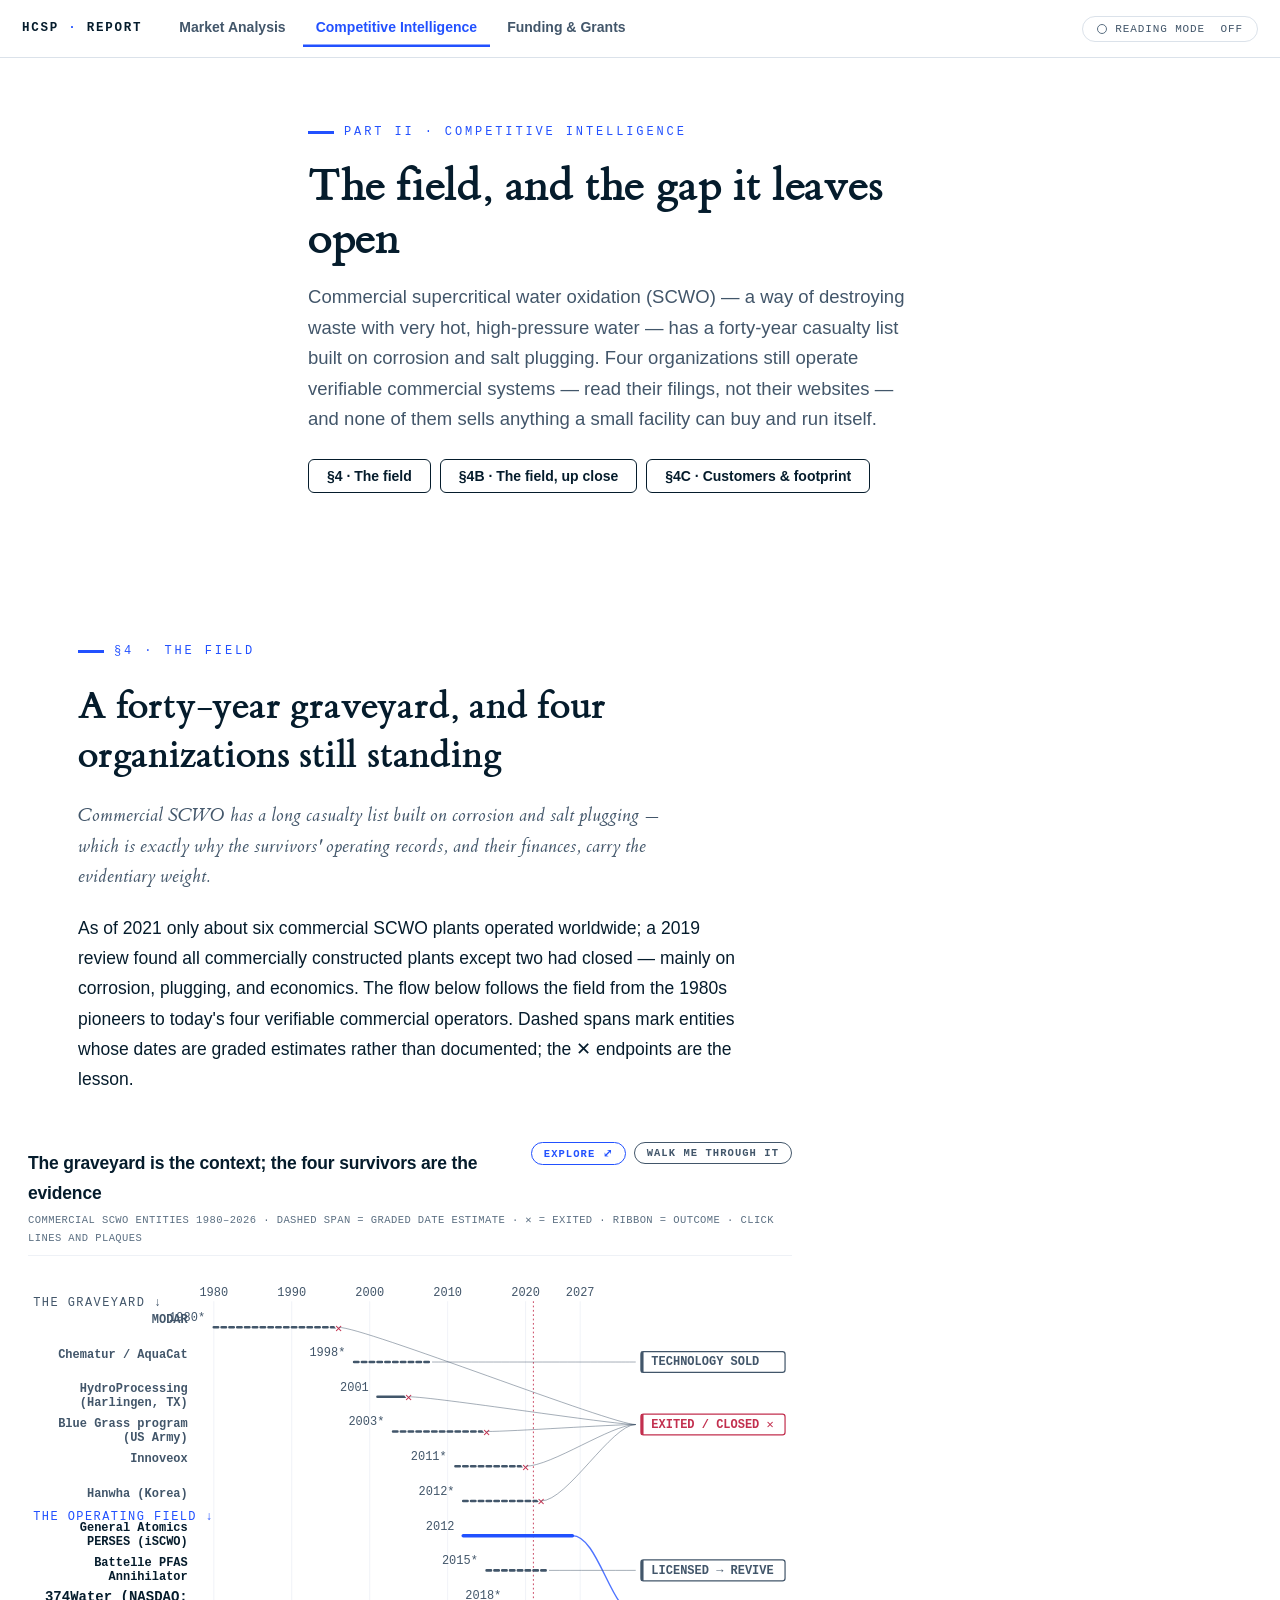
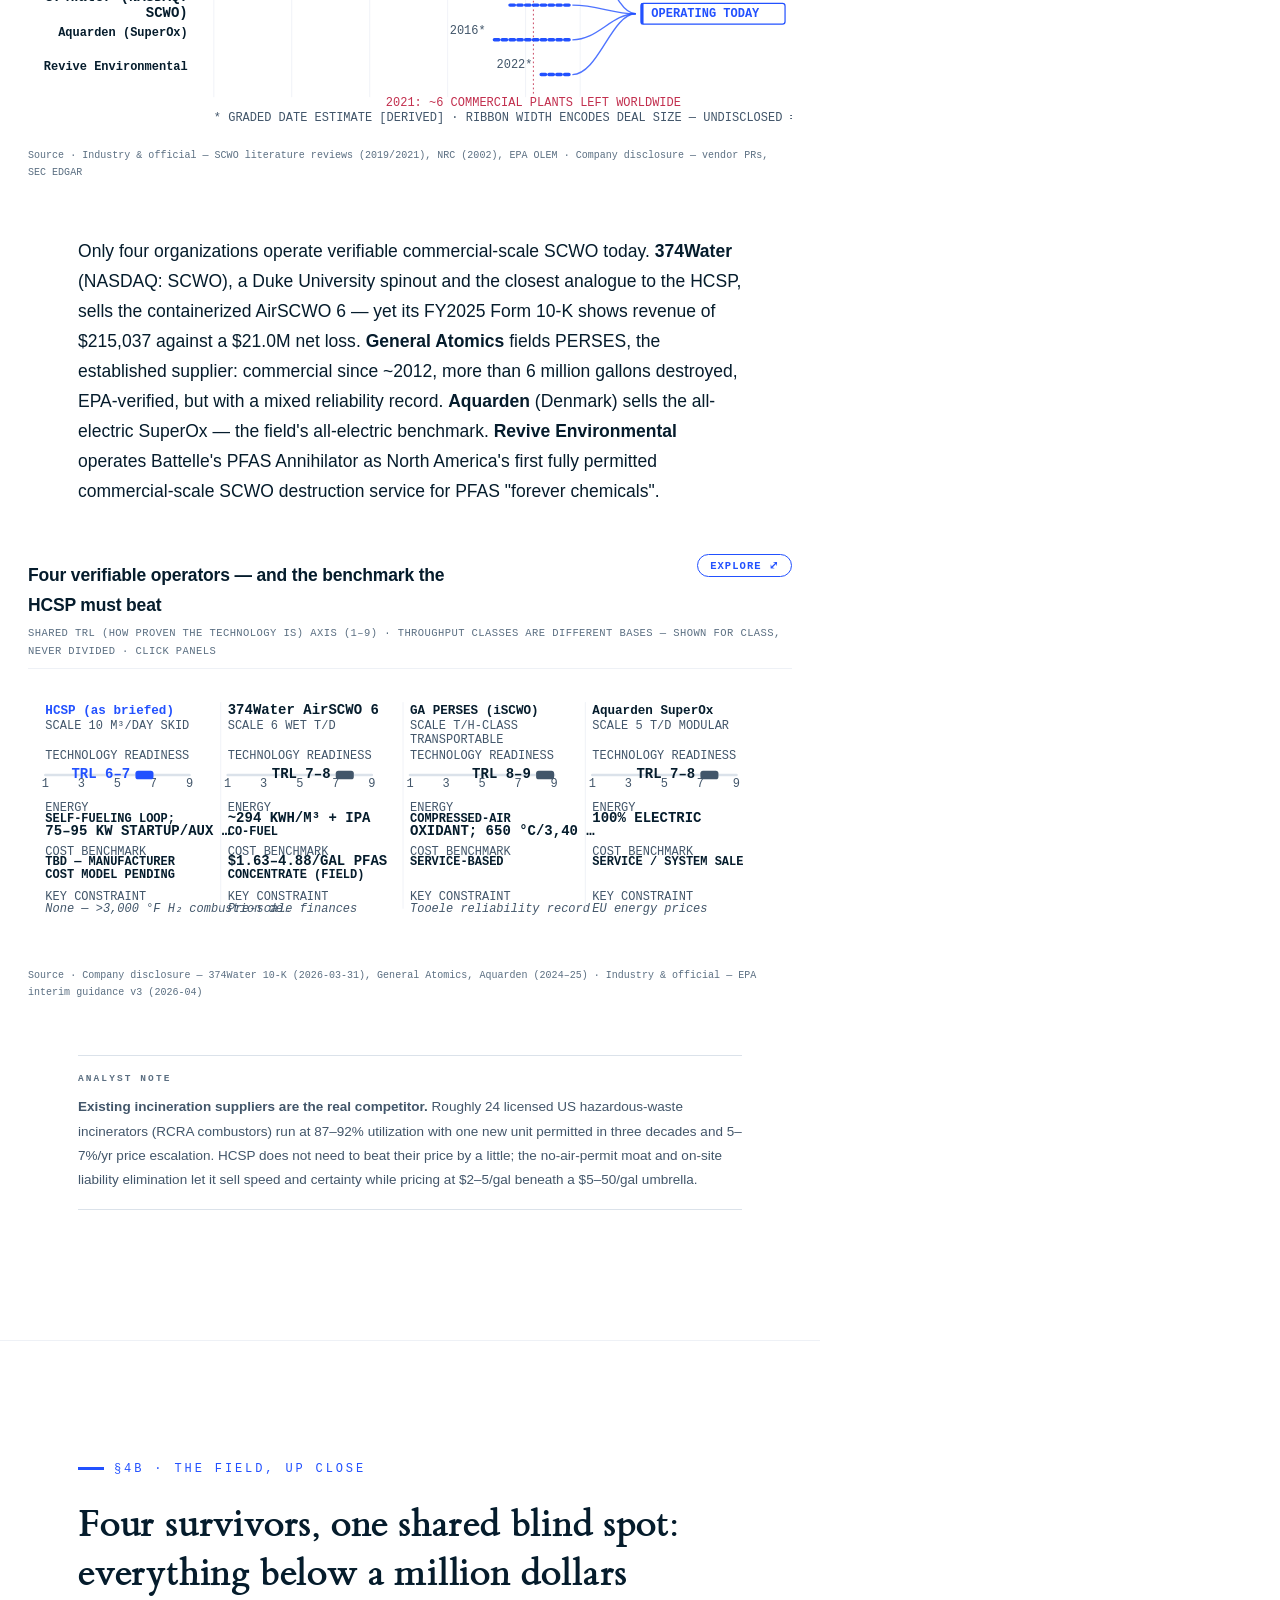
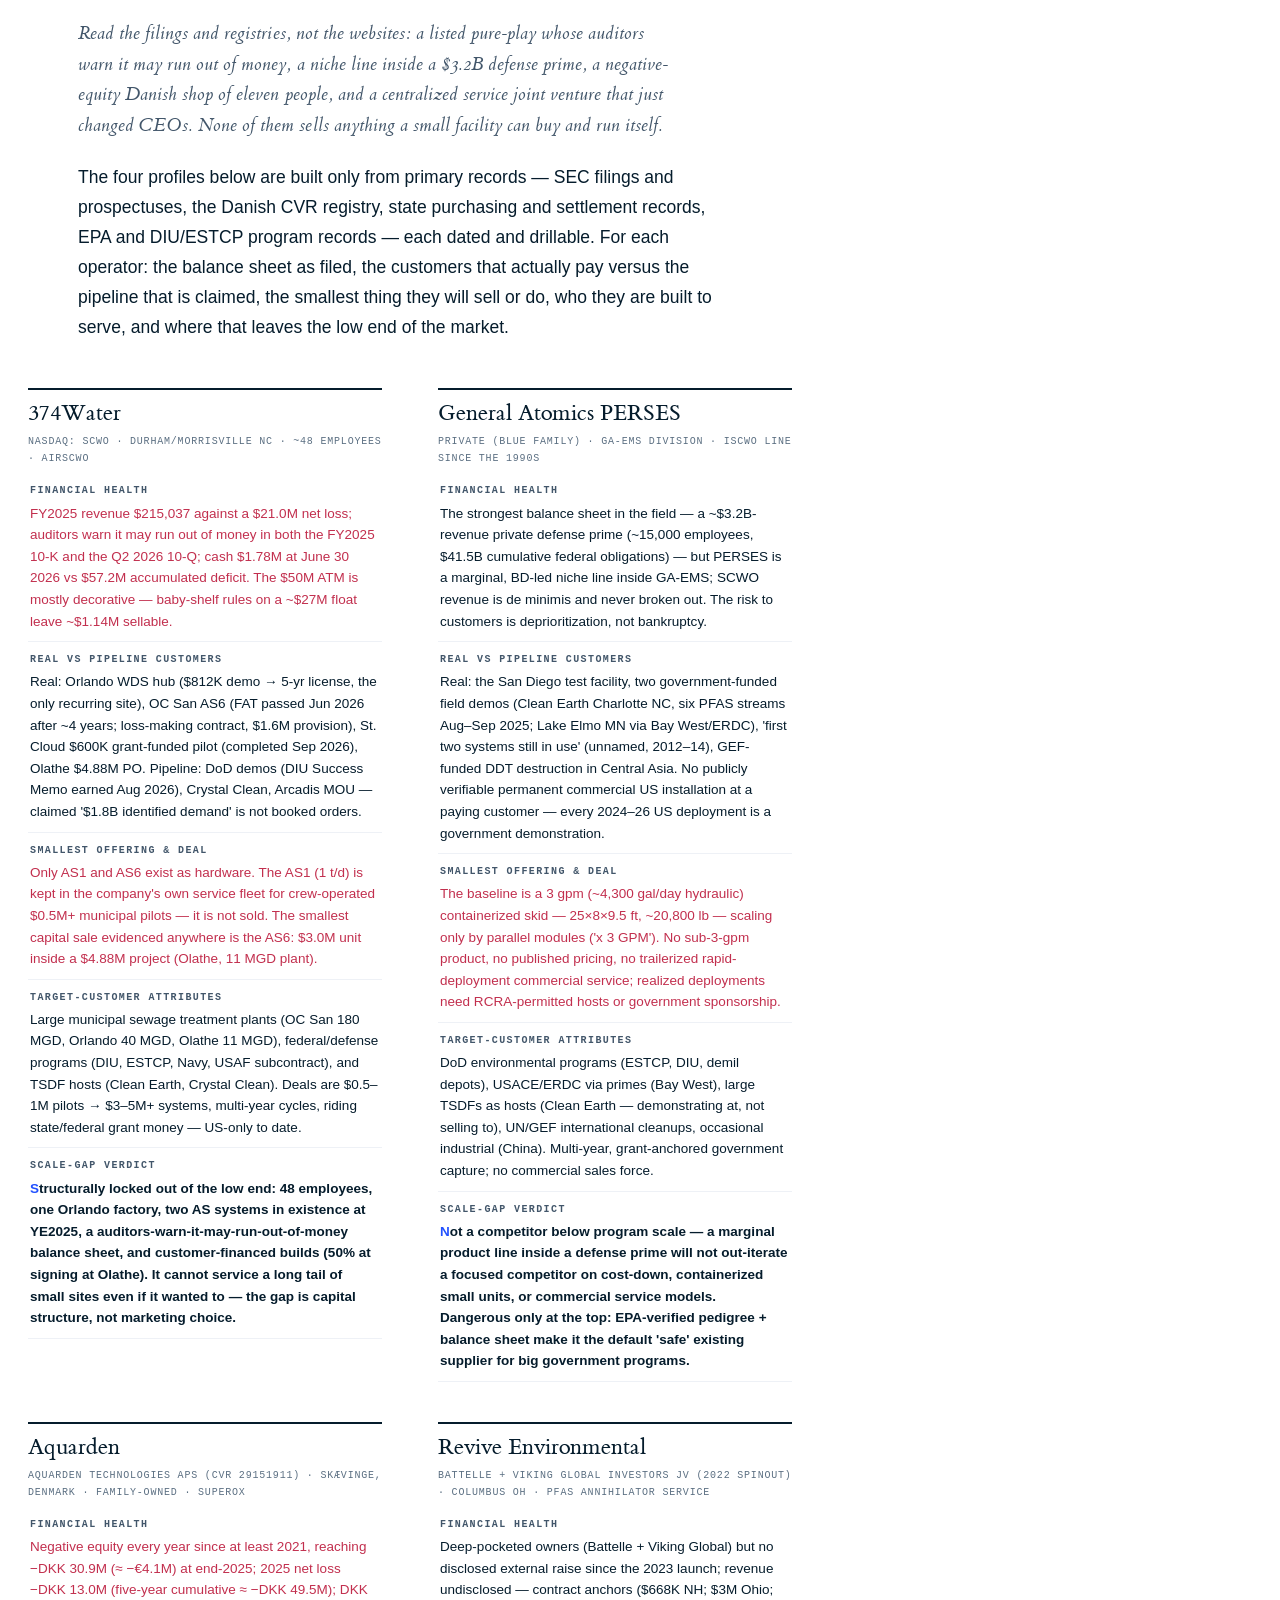
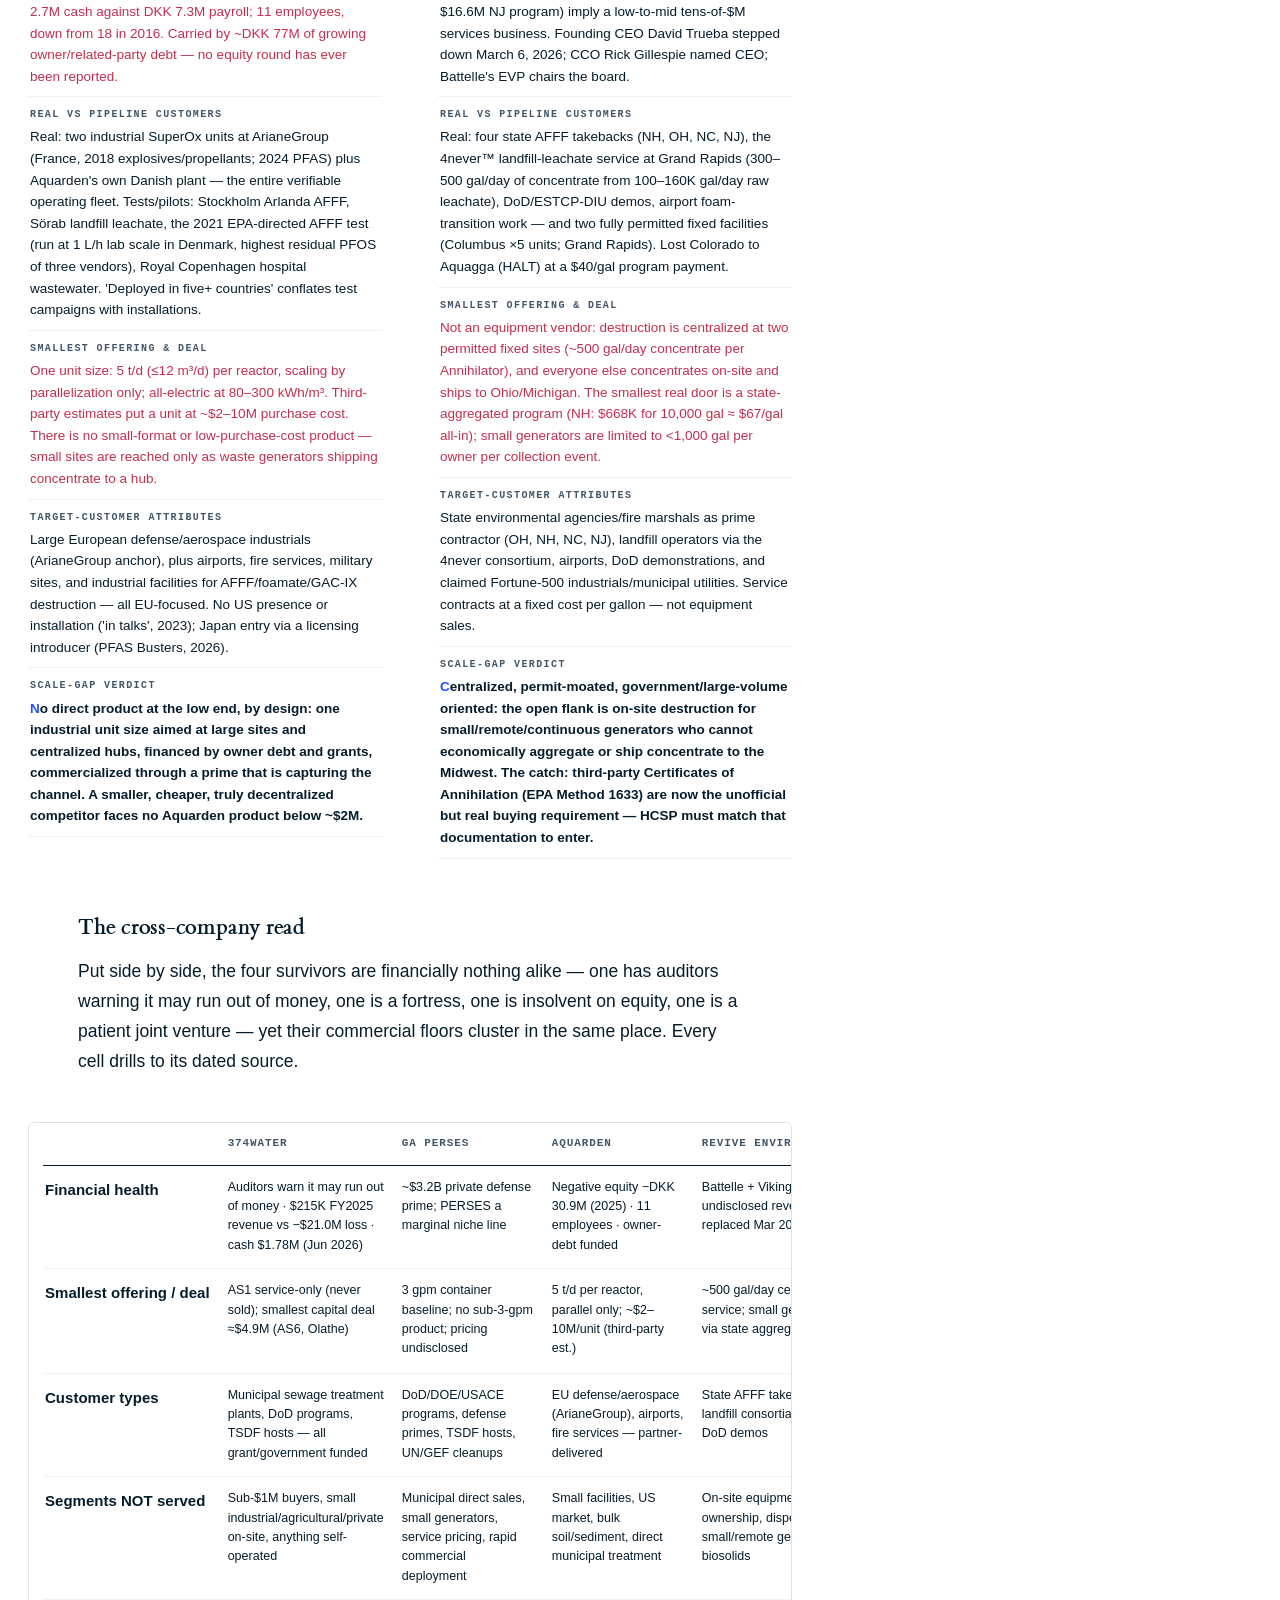
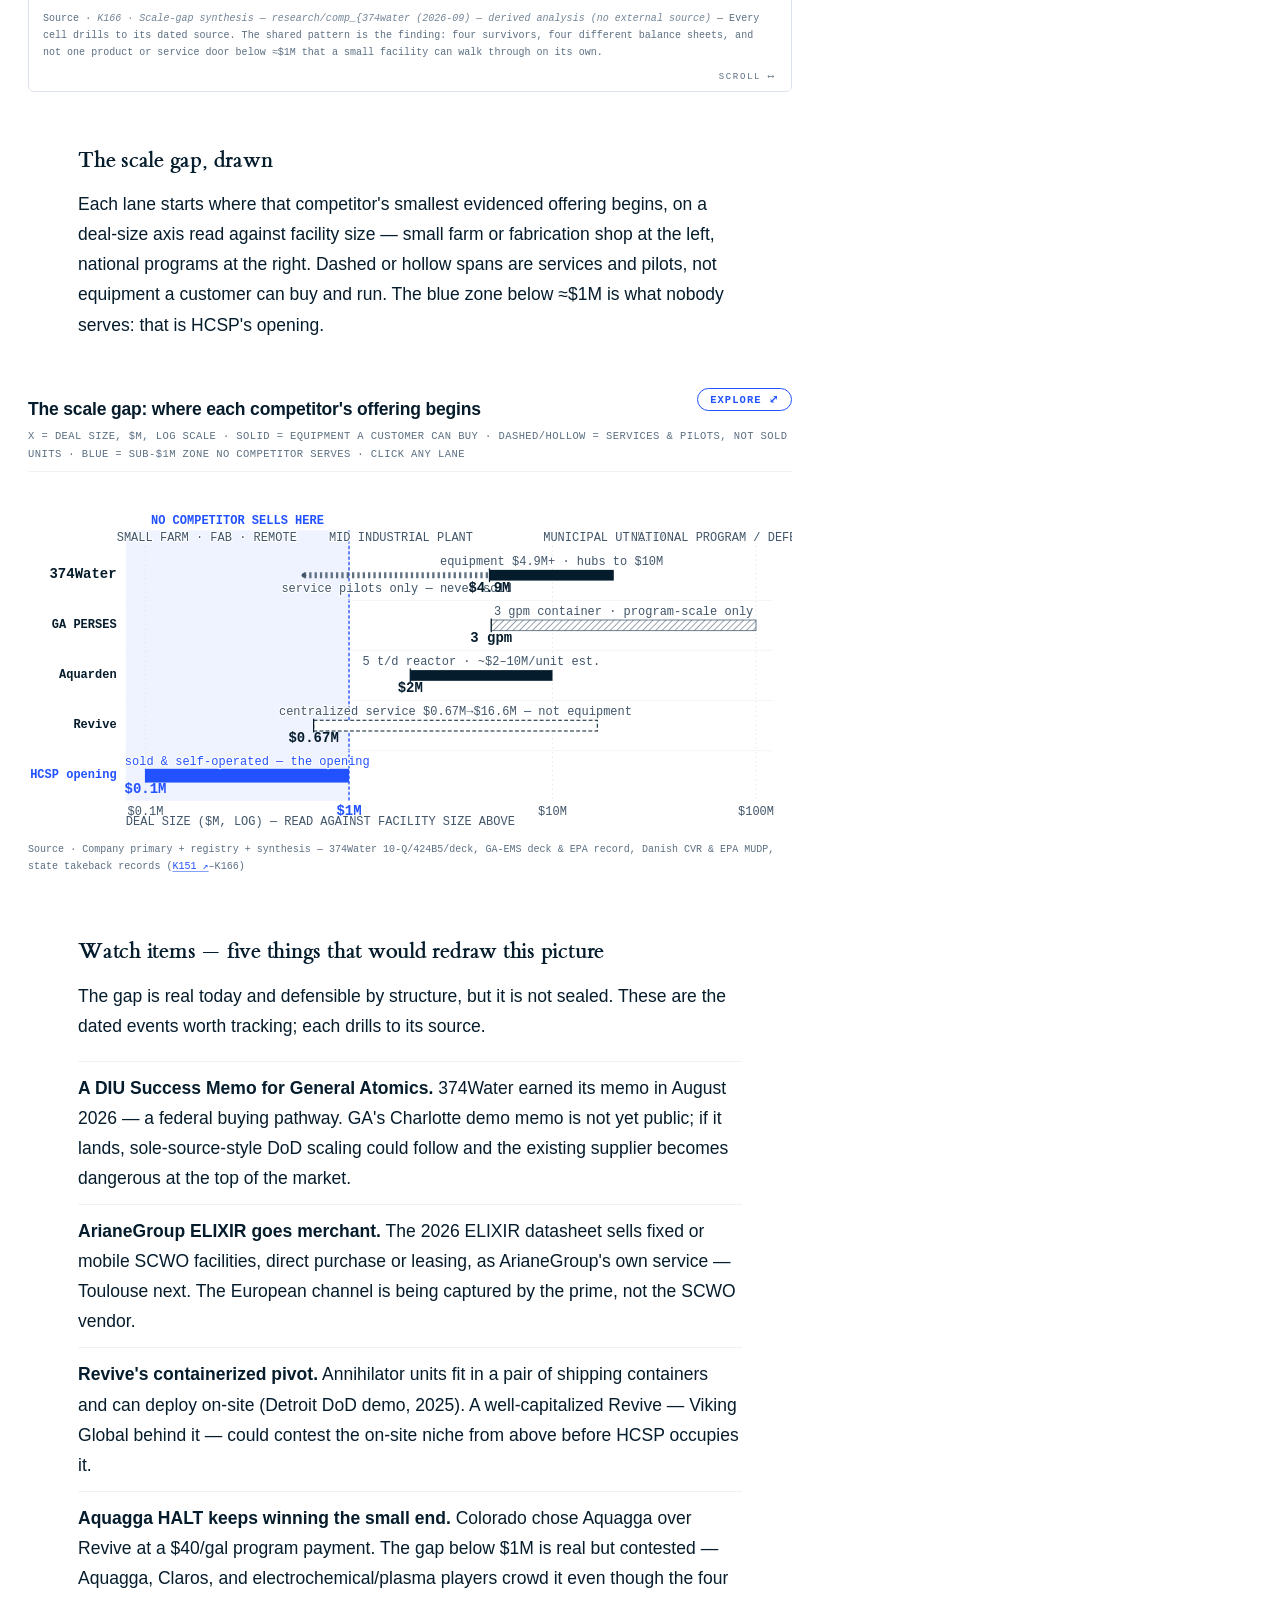
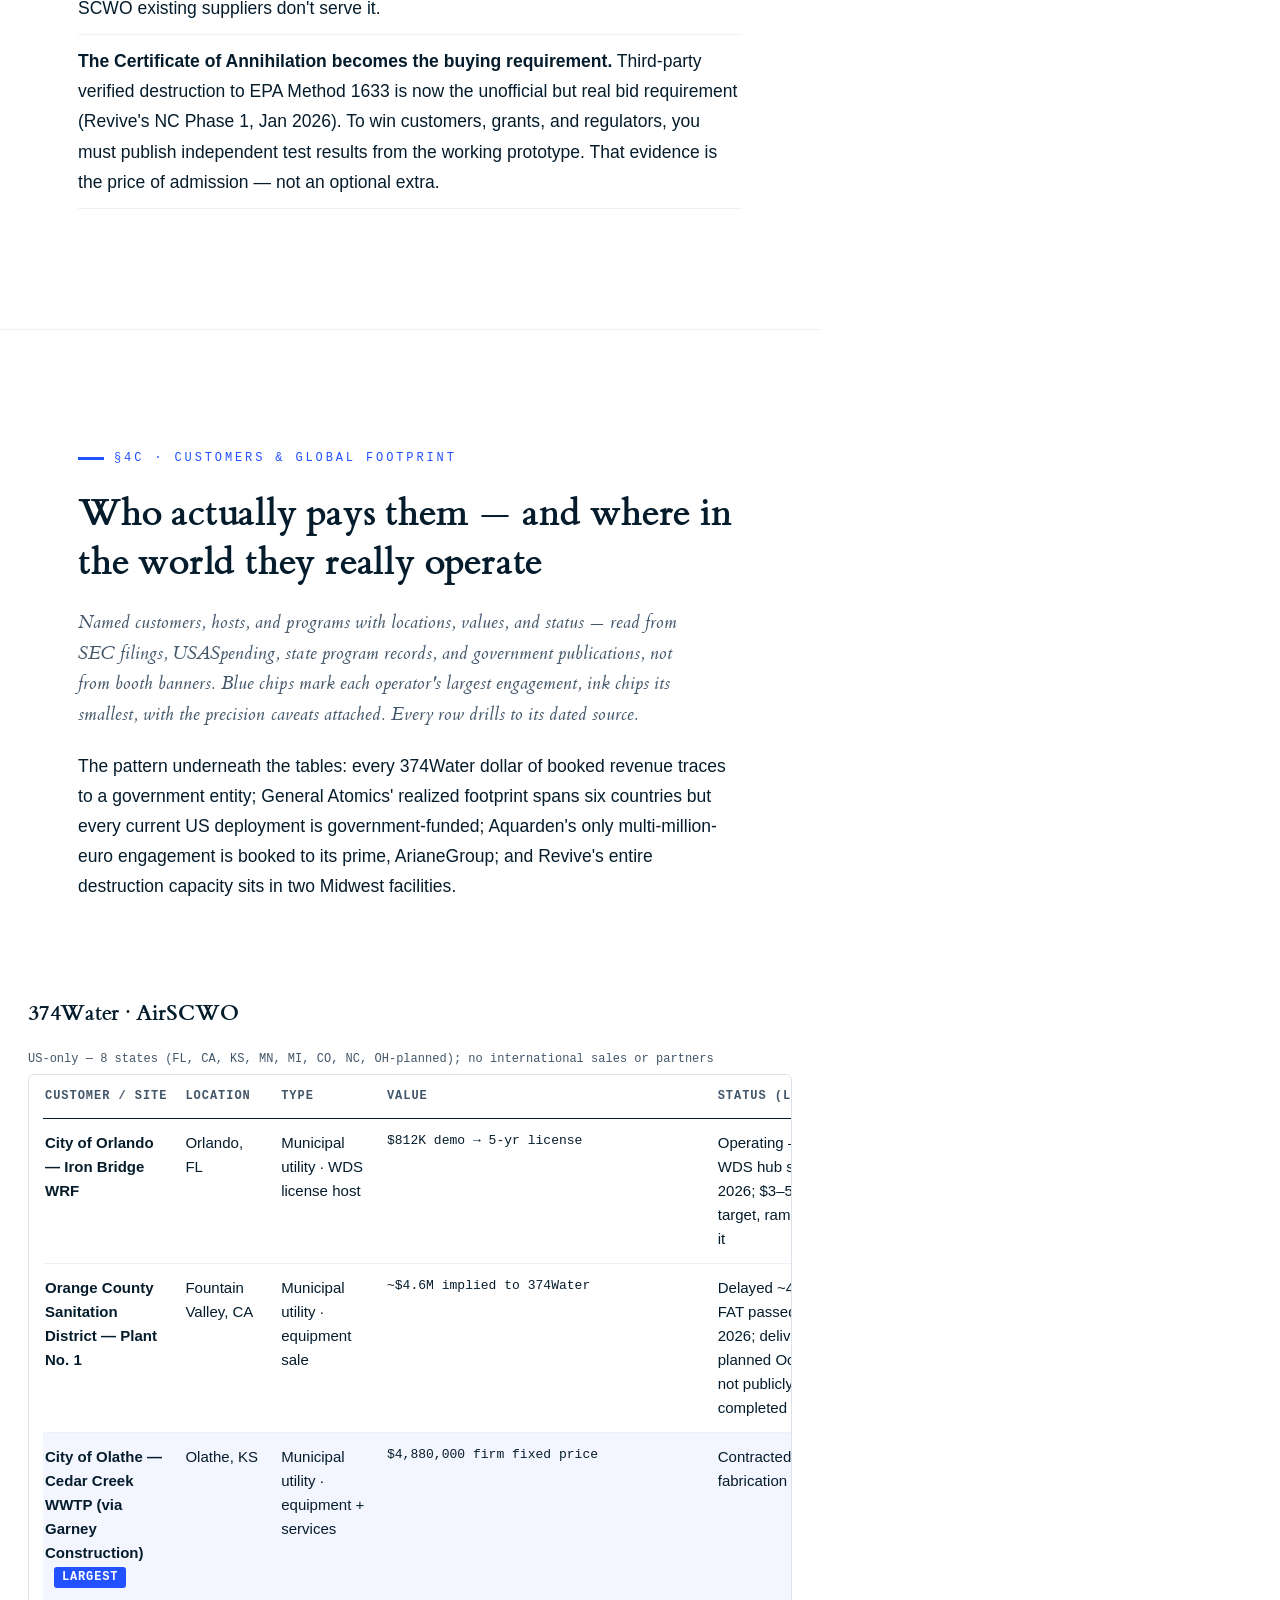
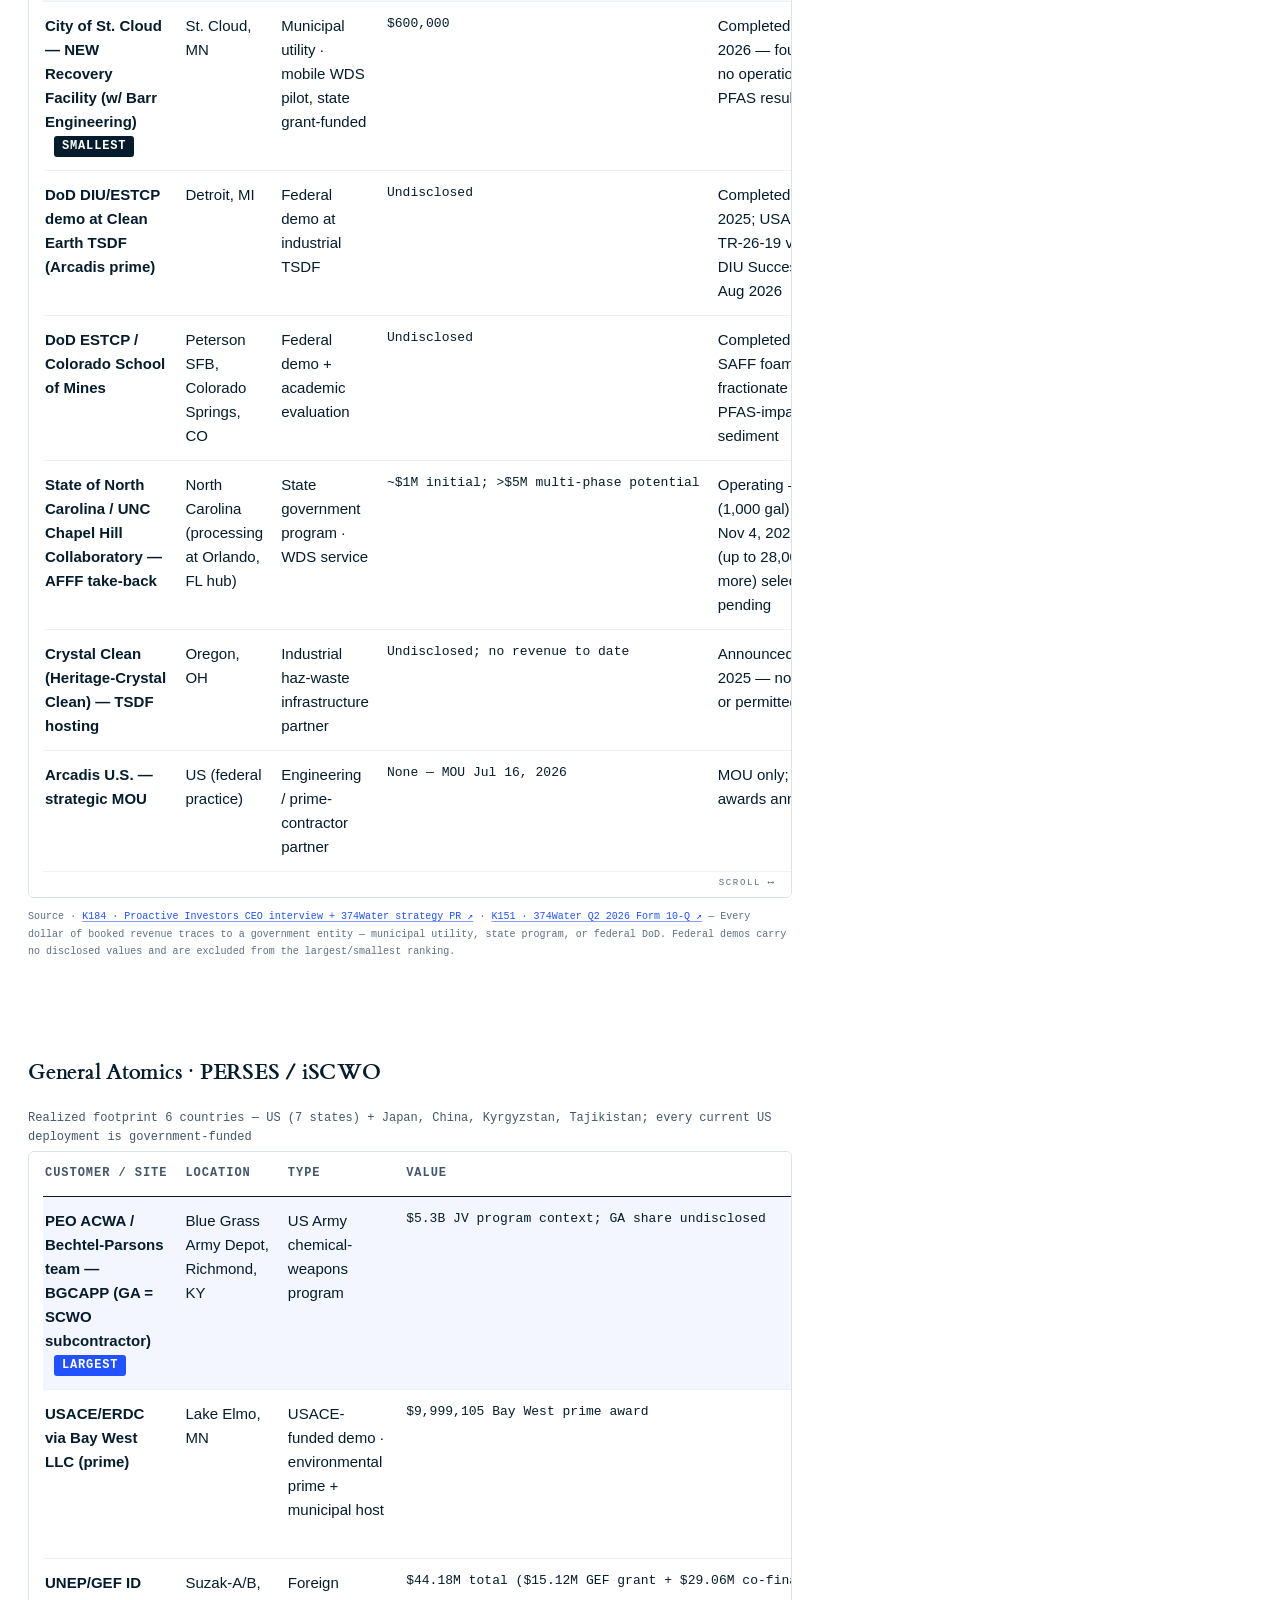
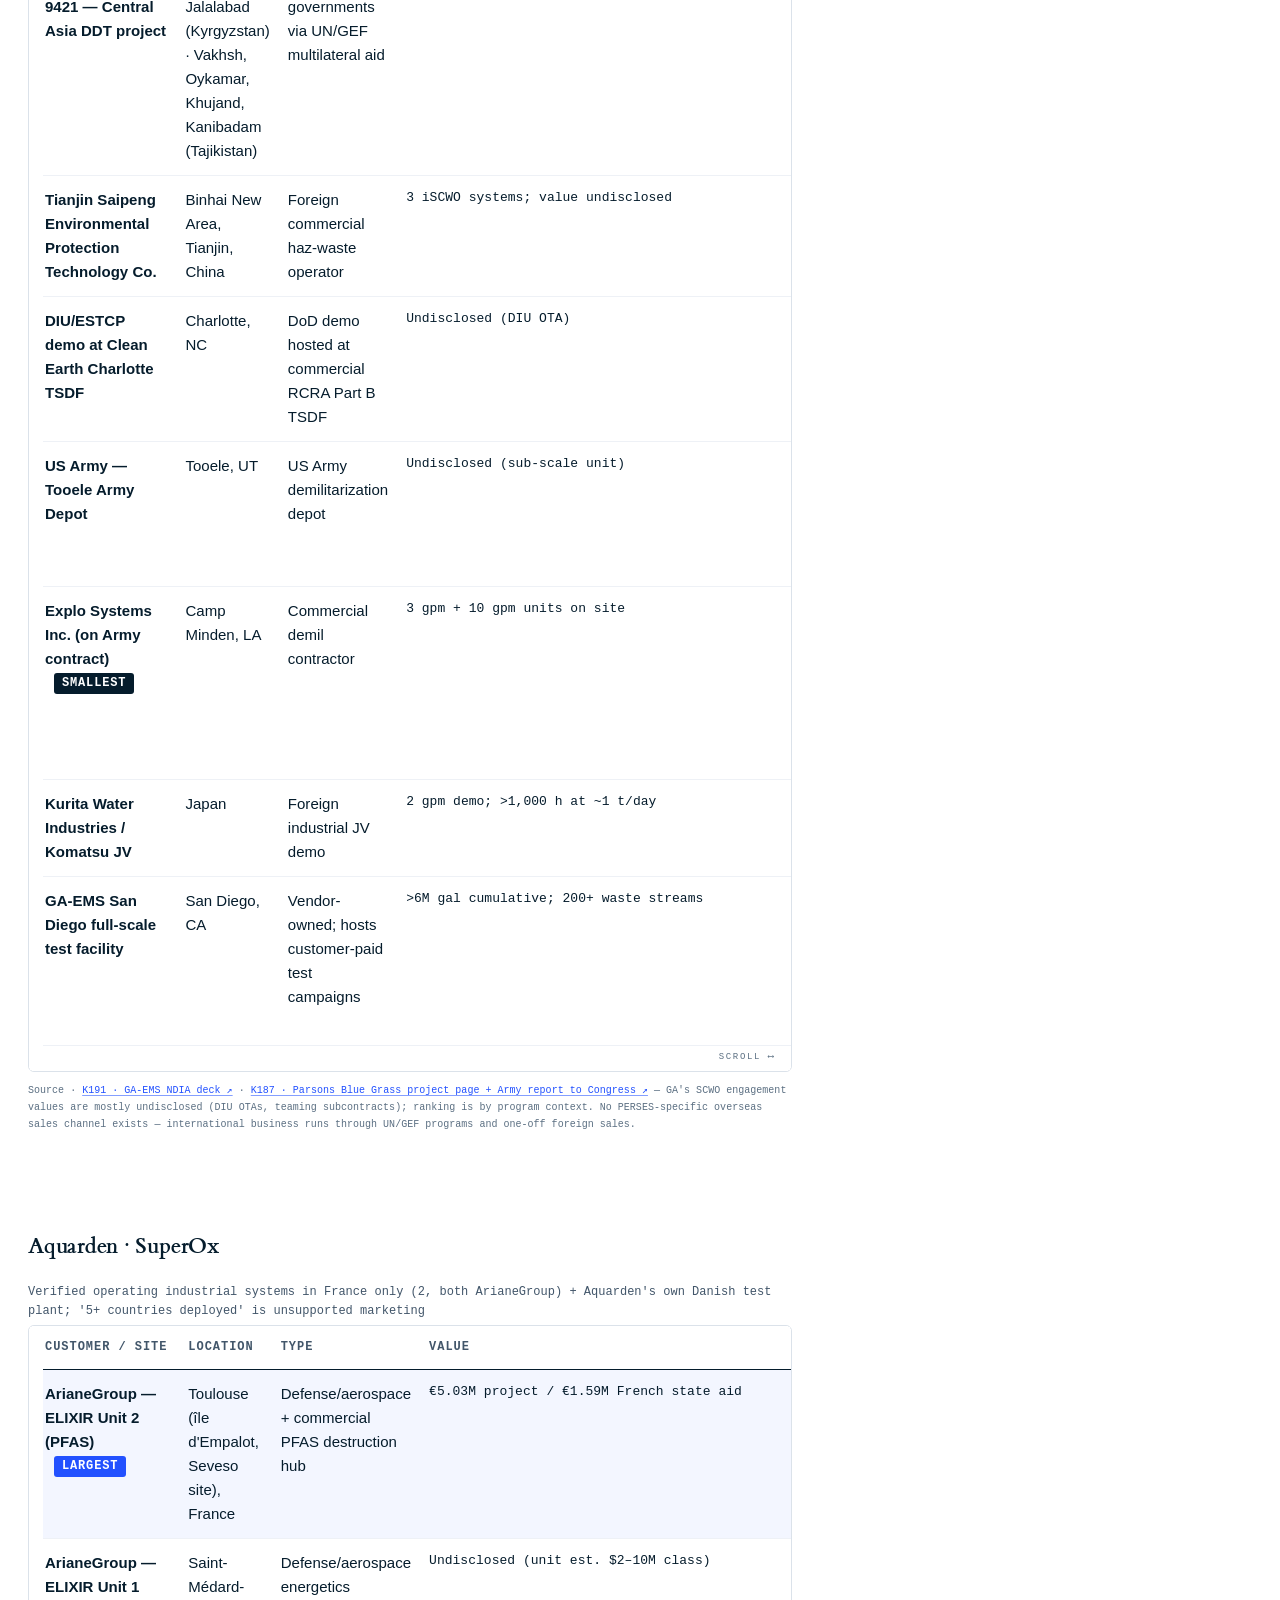
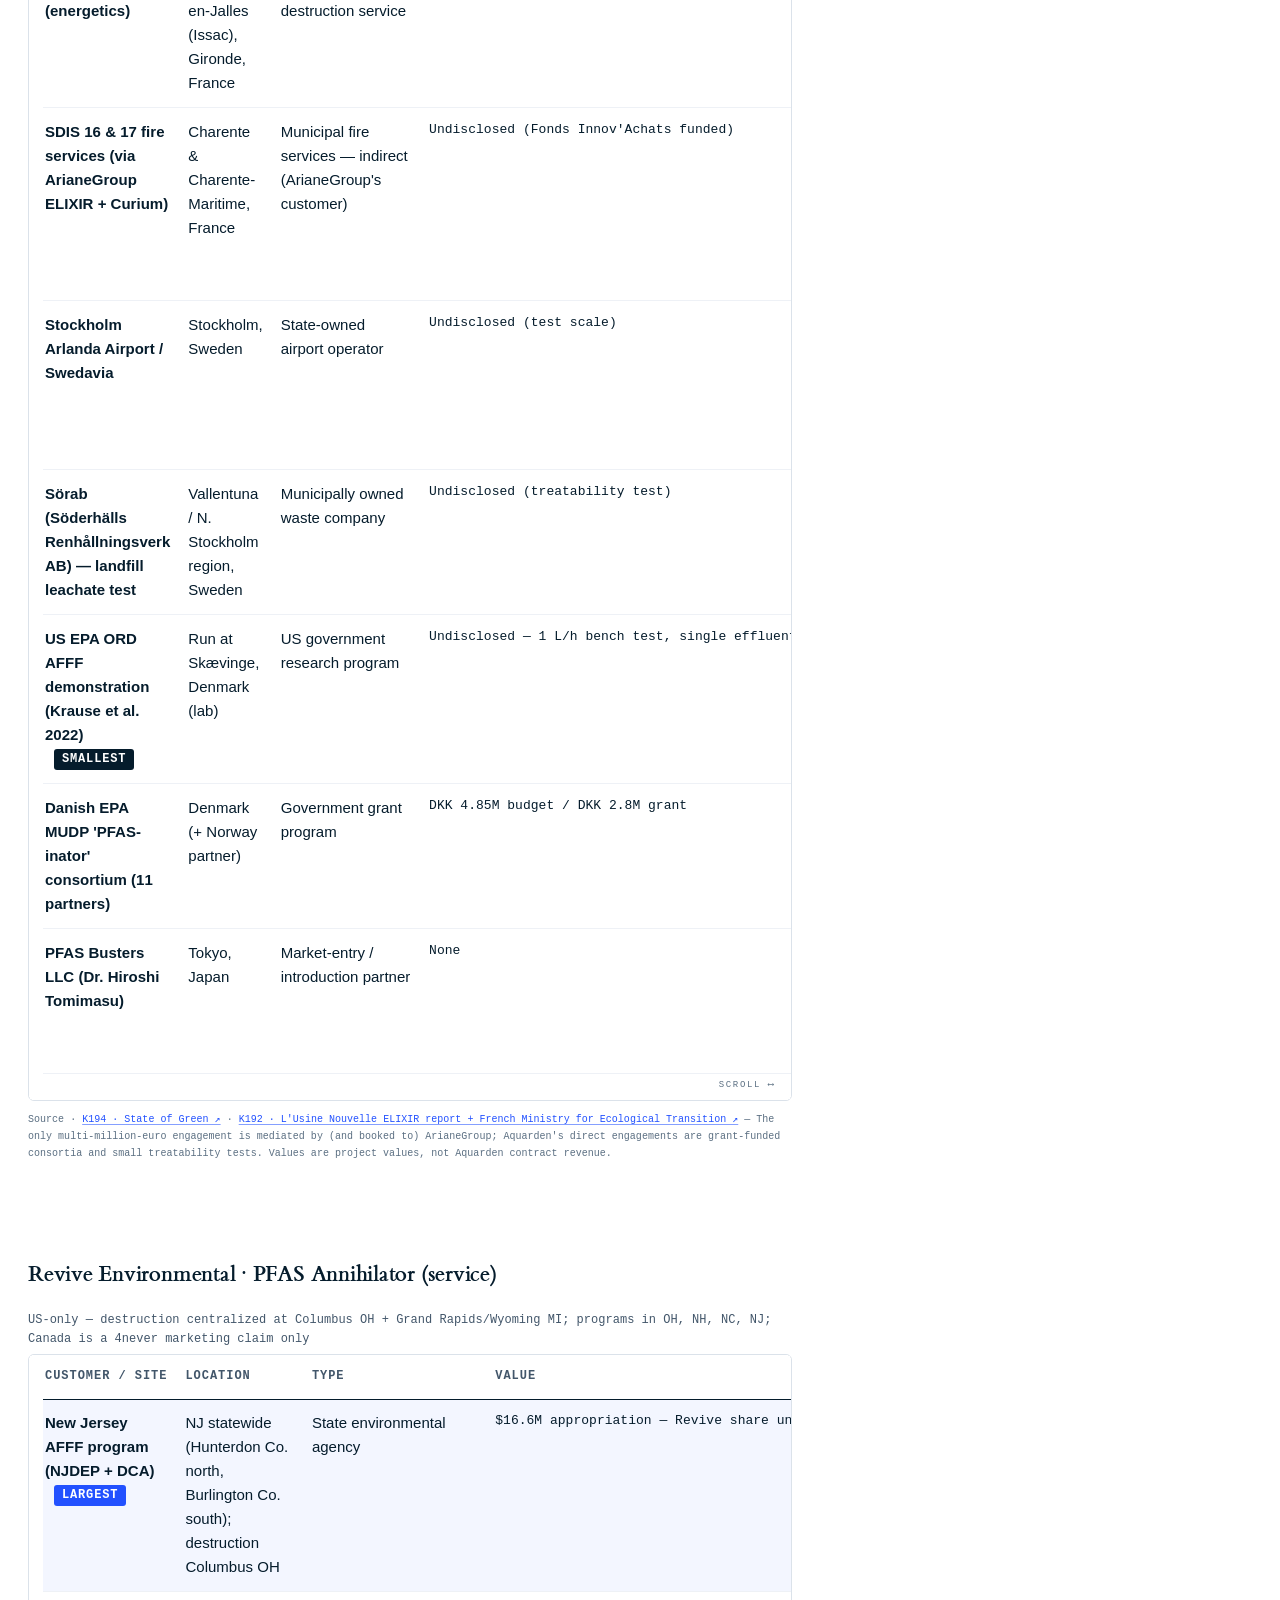
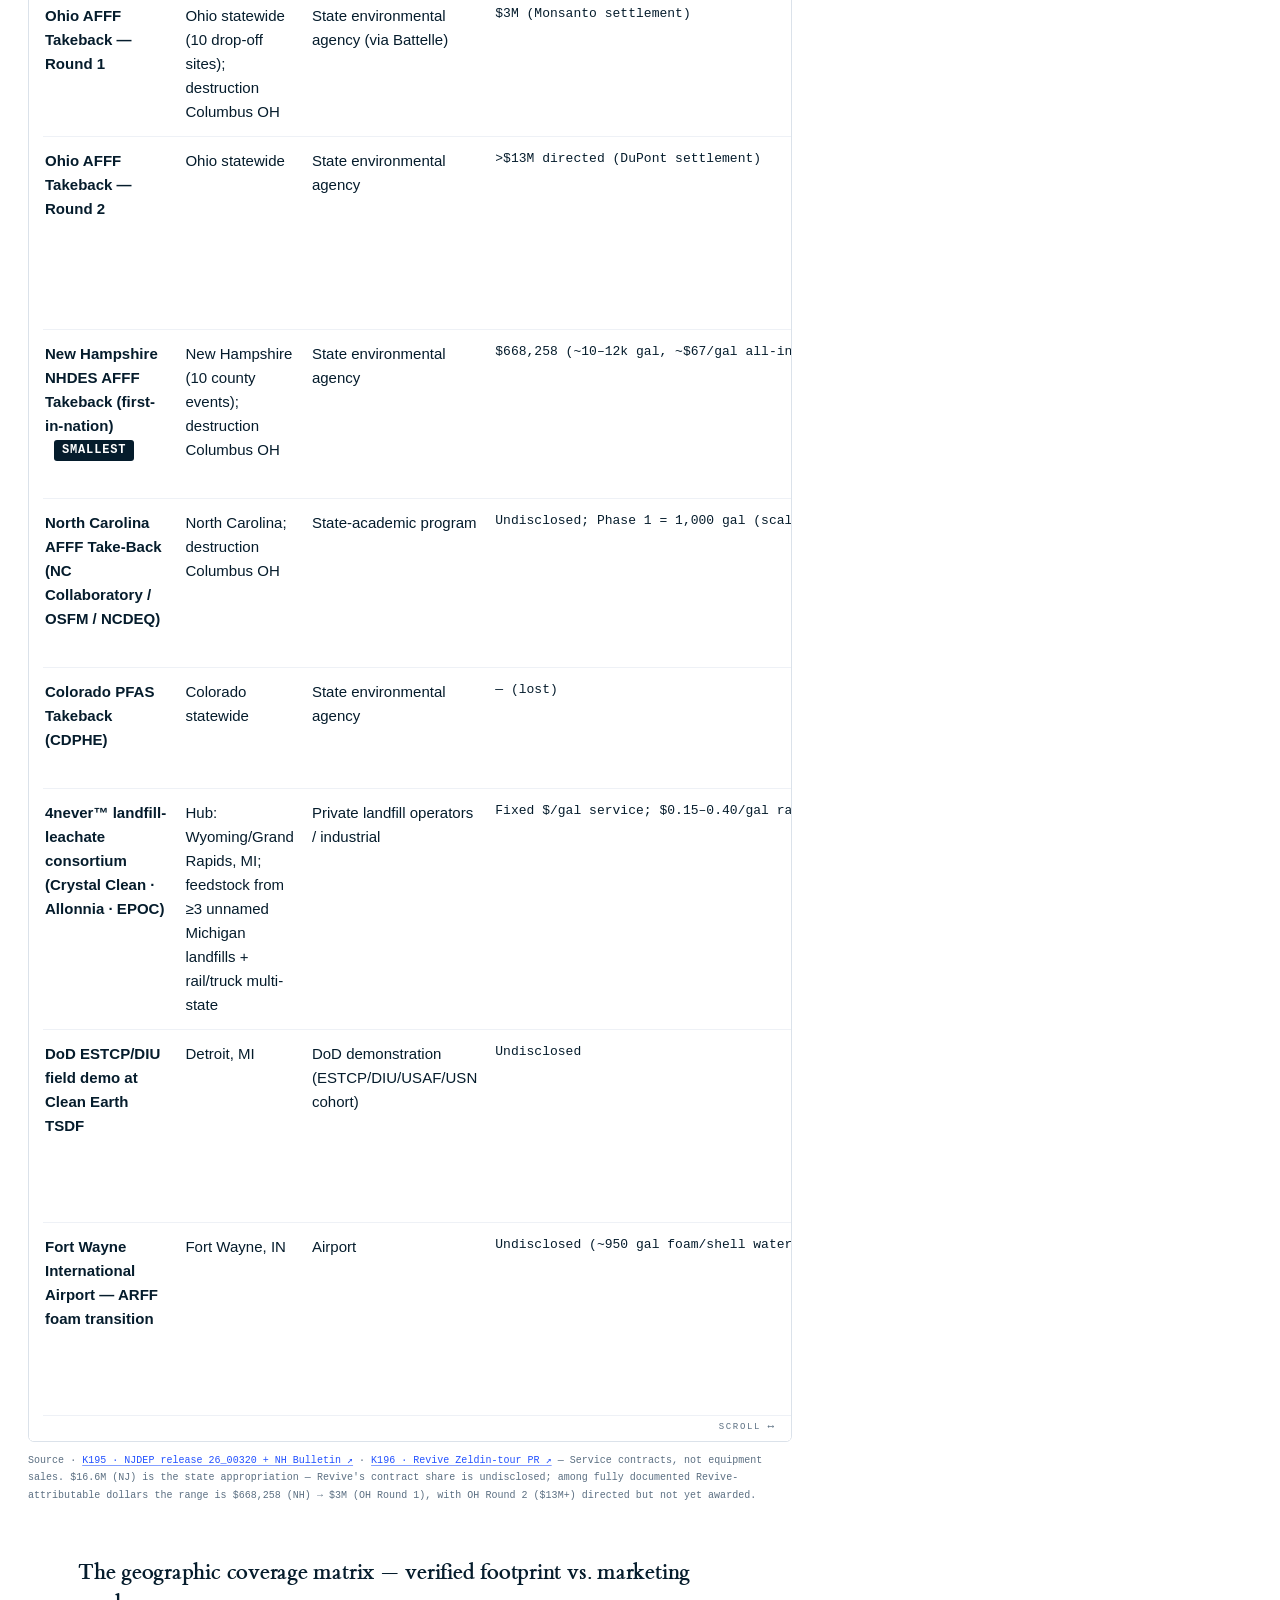
==== commit 2b5b6c7f: "Plain-English pass: last jargon stragglers (3D explorer tooltips, tier calls, competitor profile)" ====
--- a/competitors.html
+++ b/competitors.html
@@ -56,7 +56,7 @@
   <div class="prose">
     <p>Only four organizations operate verifiable commercial-scale SCWO today. <b>374Water</b> (NASDAQ: SCWO), a Duke
       University spinout and the closest analogue to the HCSP, sells the containerized AirSCWO 6 — yet its FY2025 Form
-      10-K shows revenue of $215,037 against a $21.0M net loss. <b>General Atomics</b> fields PERSES, the incumbent:
+      10-K shows revenue of $215,037 against a $21.0M net loss. <b>General Atomics</b> fields PERSES, the established supplier:
       commercial since ~2012, more than 6 million gallons destroyed, EPA-verified, but with a mixed reliability record.
       <b>Aquarden</b> (Denmark) sells the all-electric SuperOx — the field's all-electric benchmark. <b>Revive
       Environmental</b> operates Battelle's PFAS Annihilator as North America's first fully permitted commercial-scale
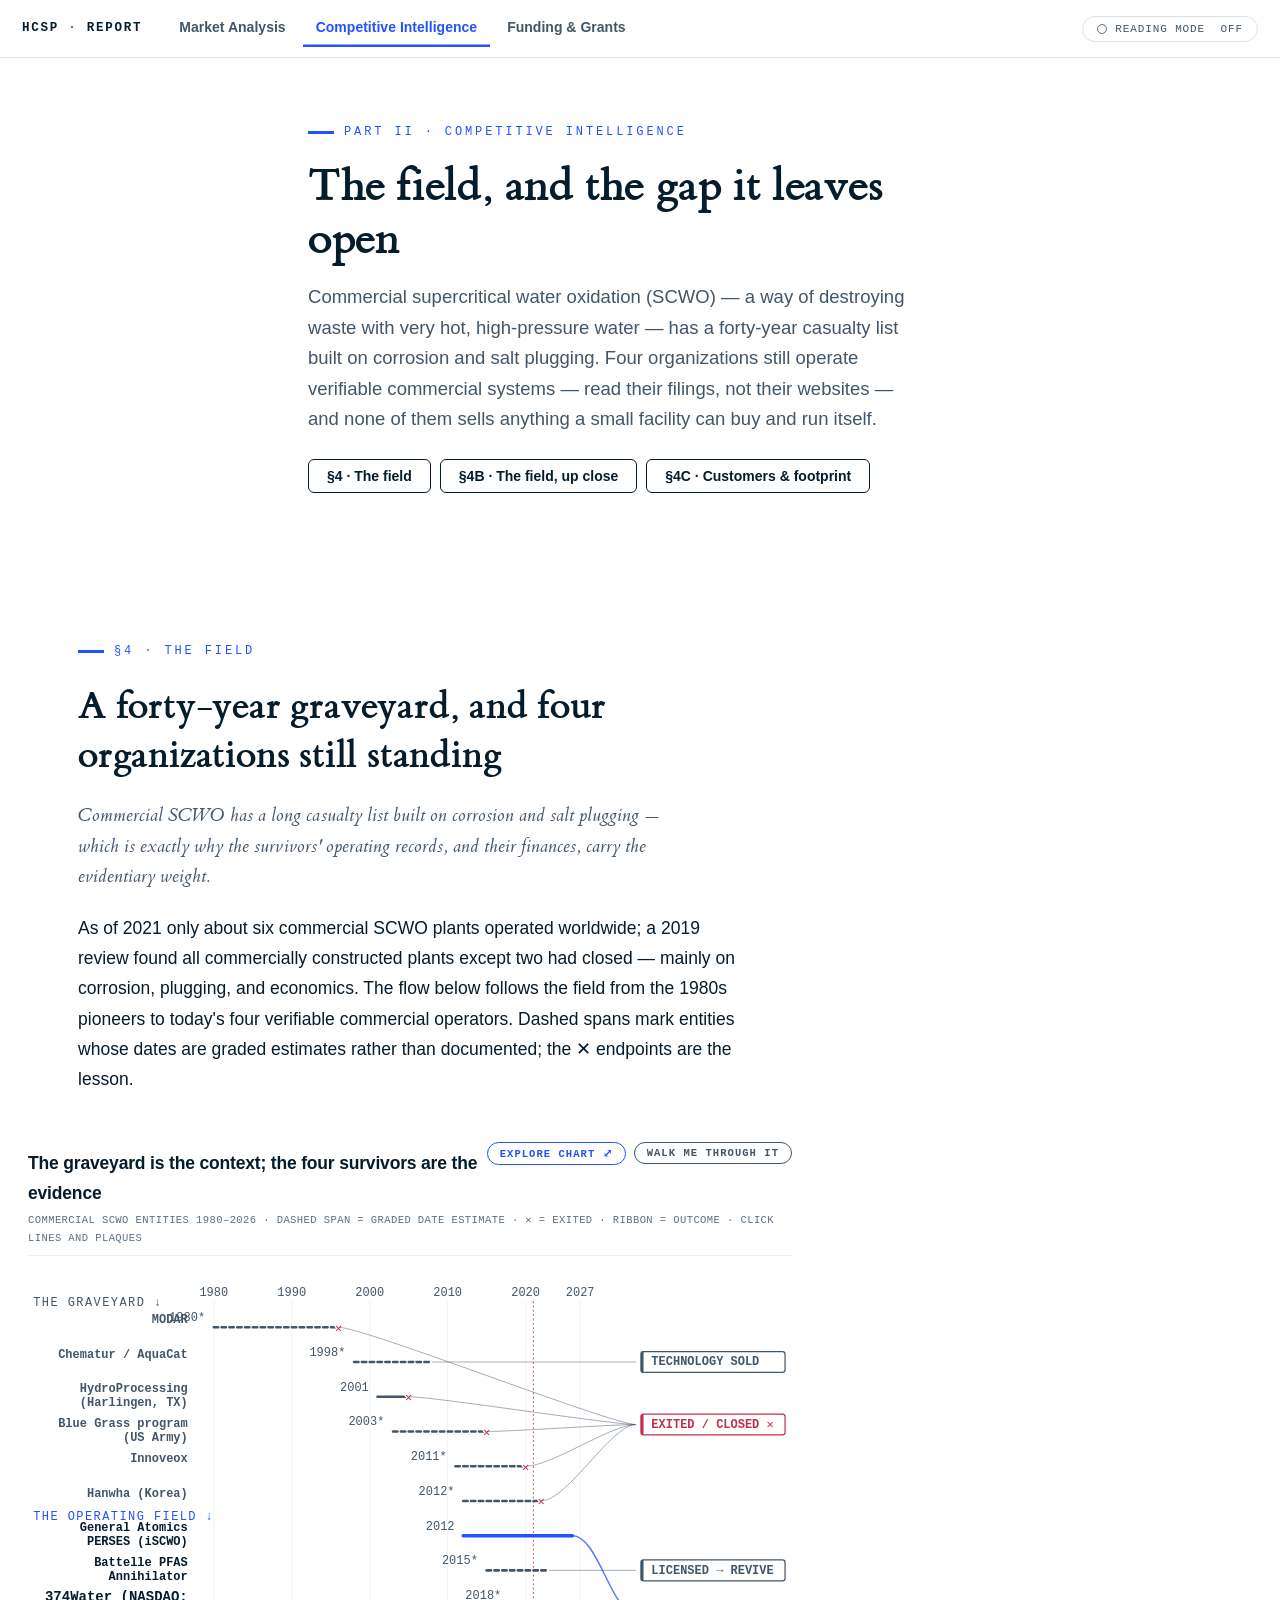
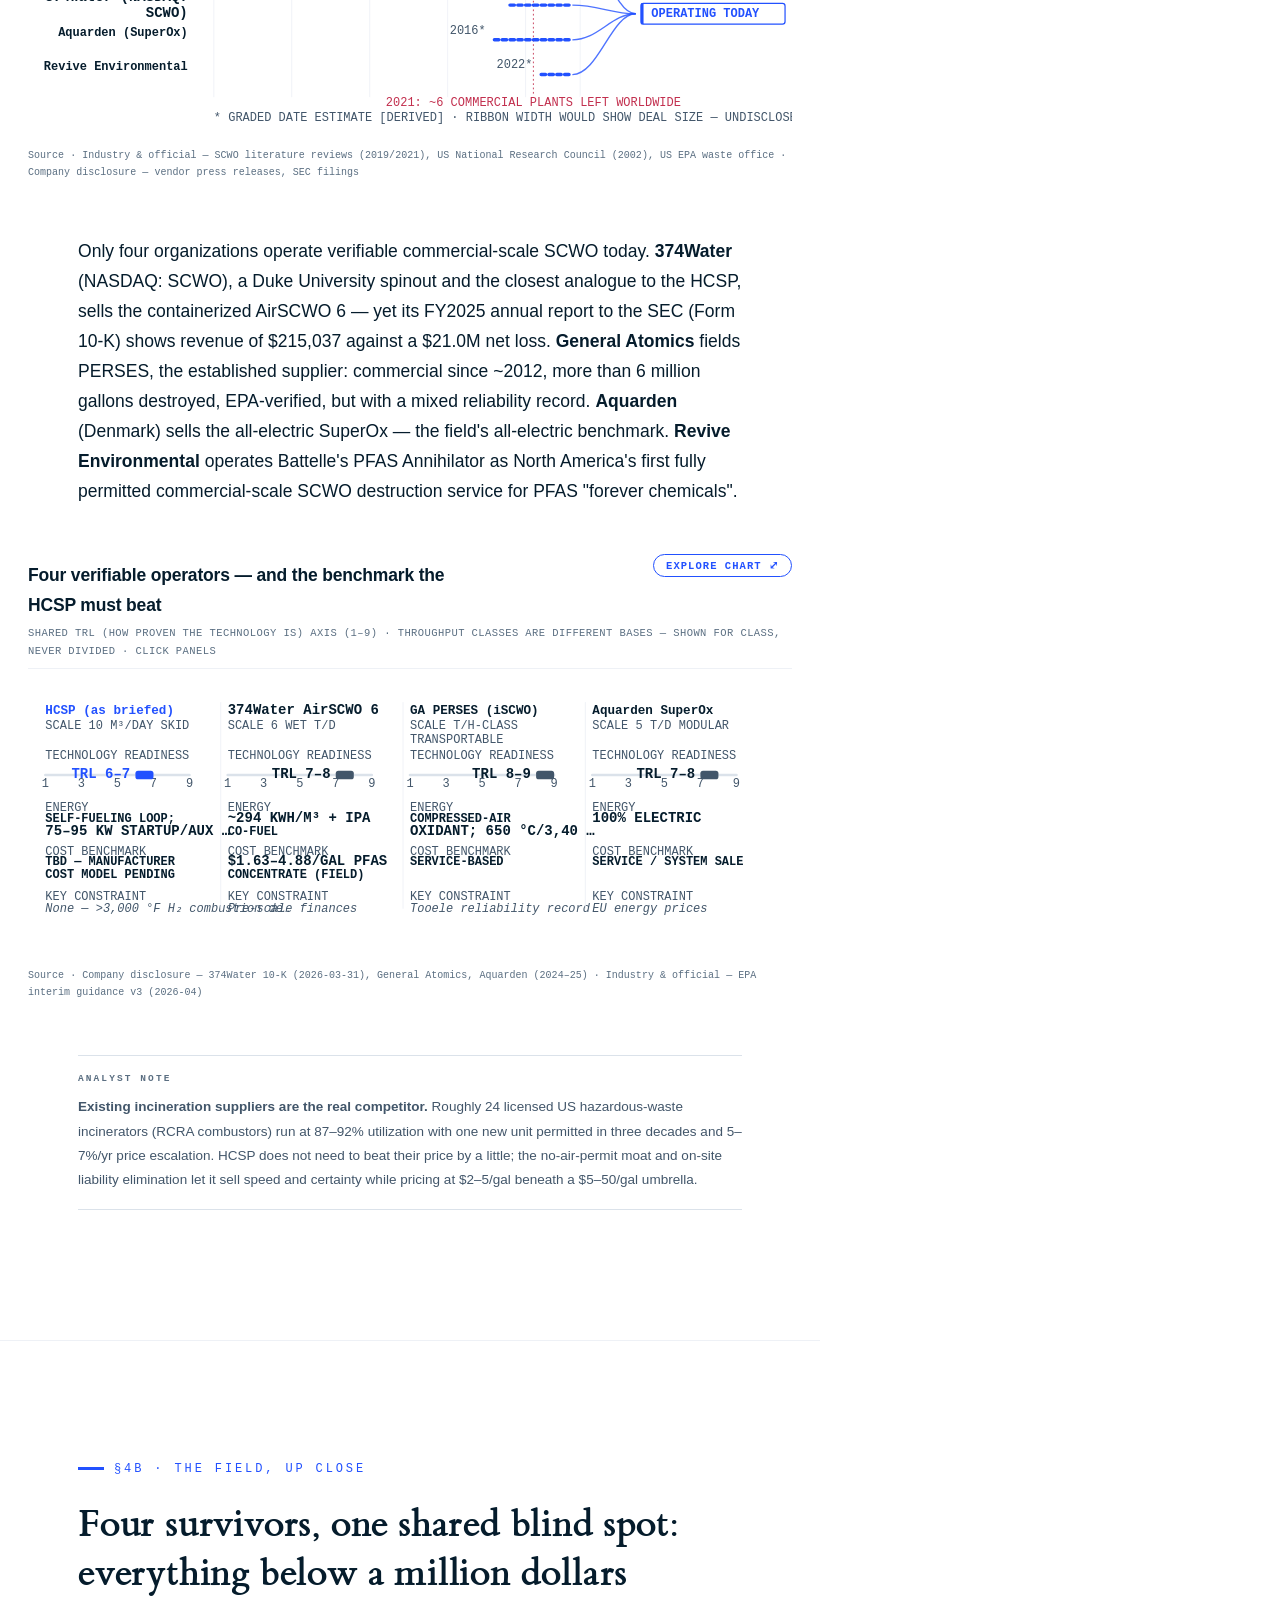
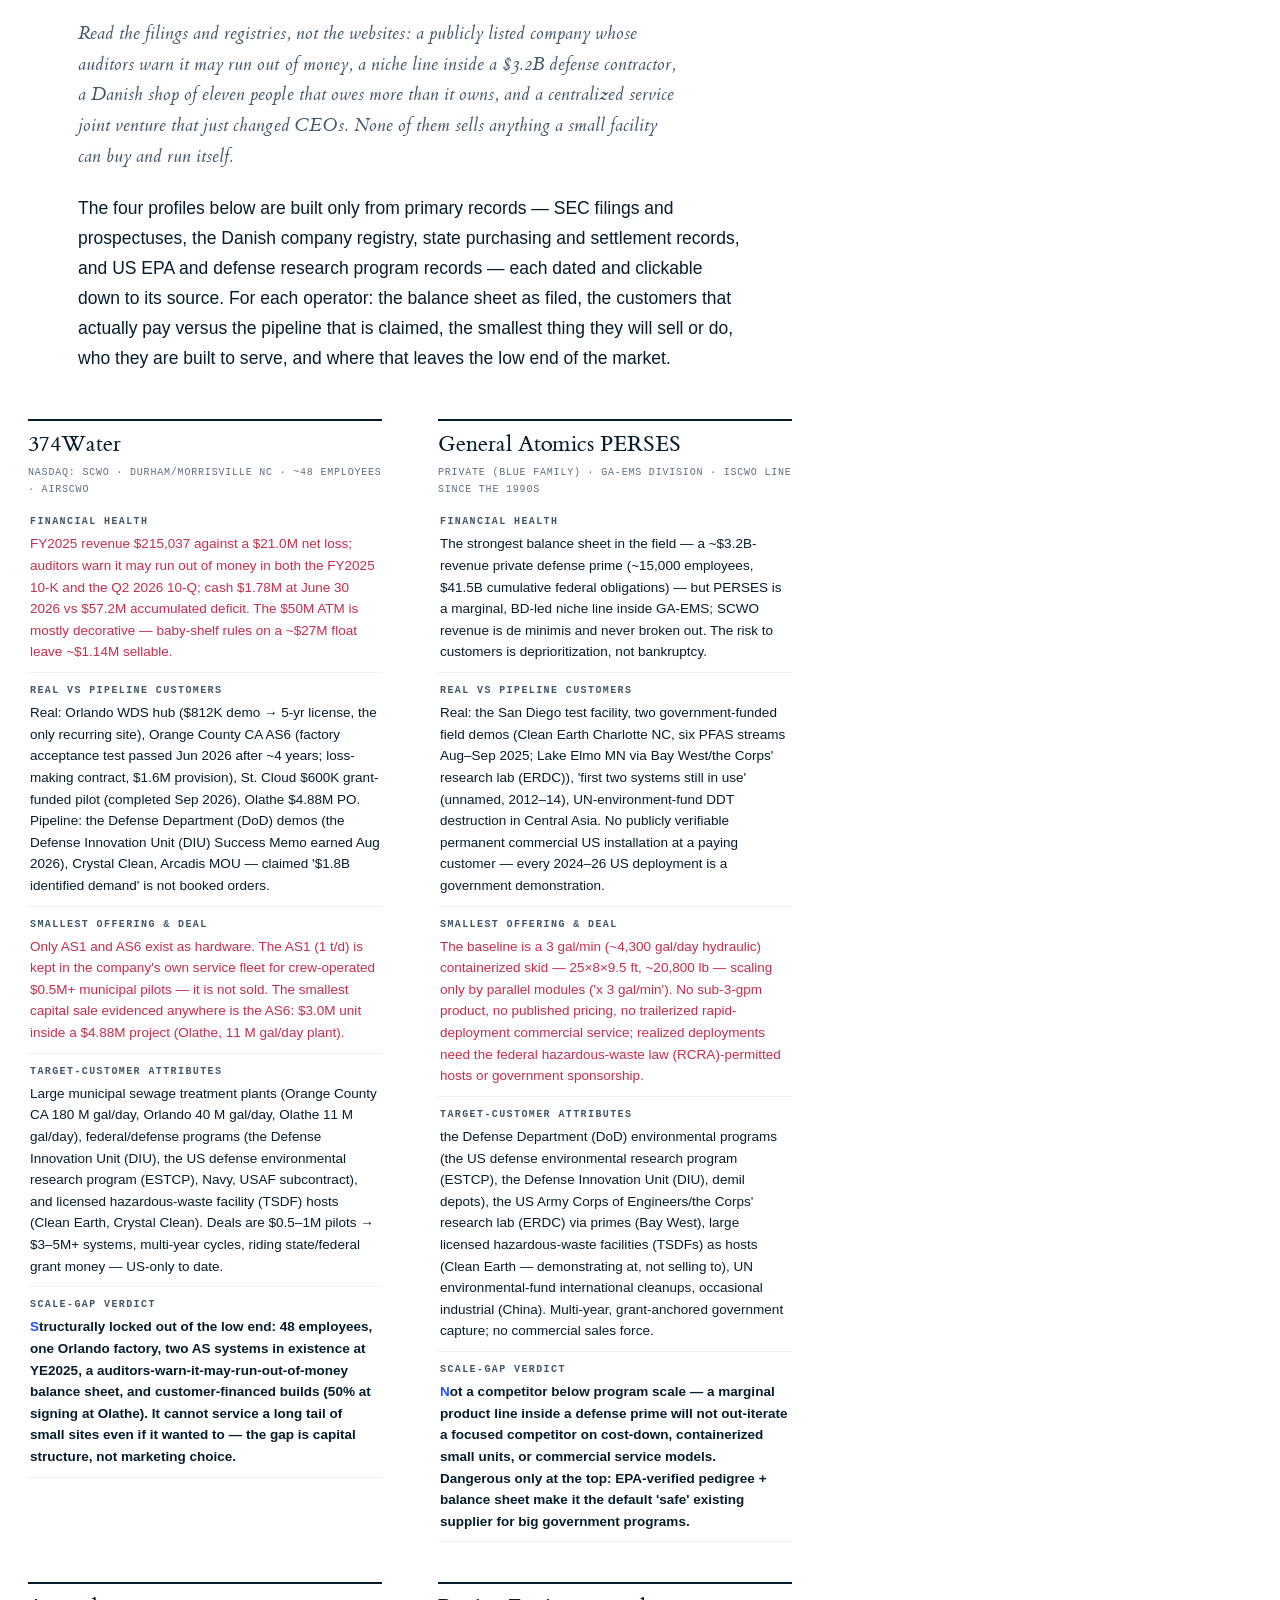
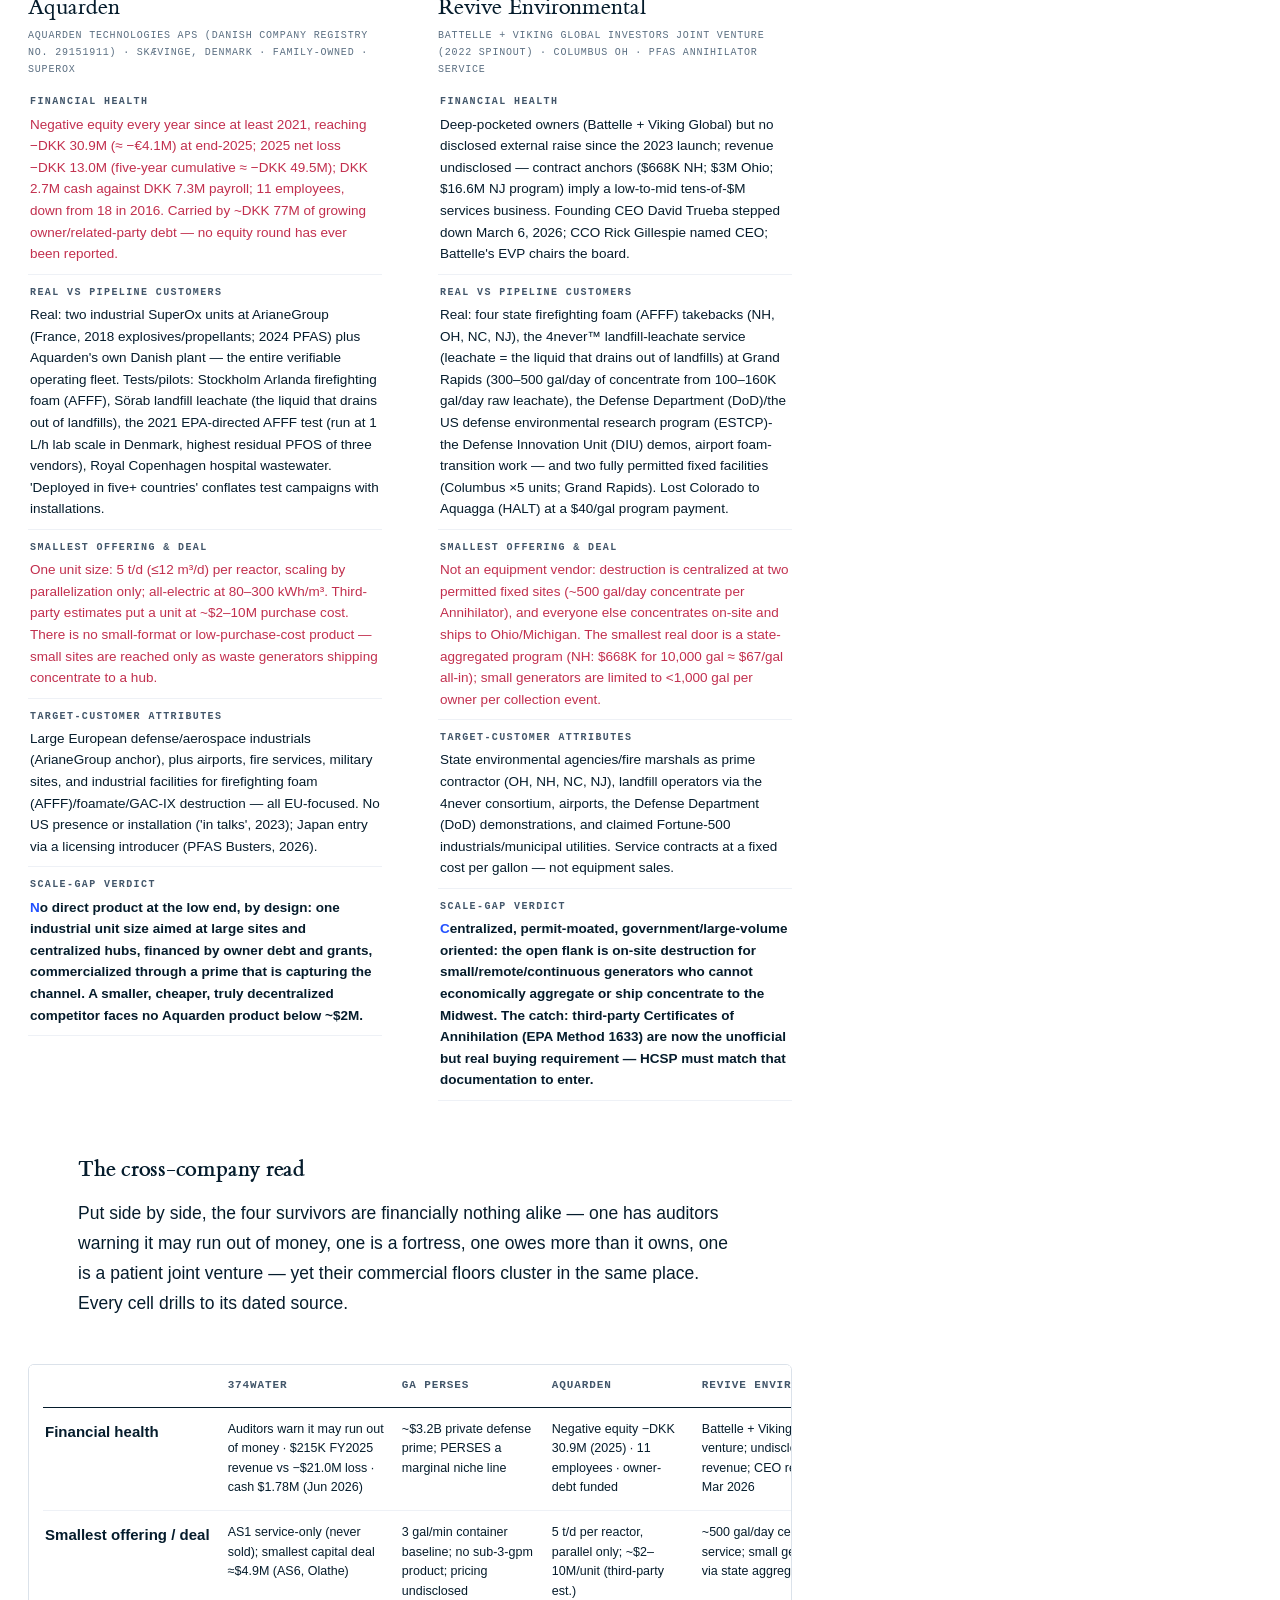
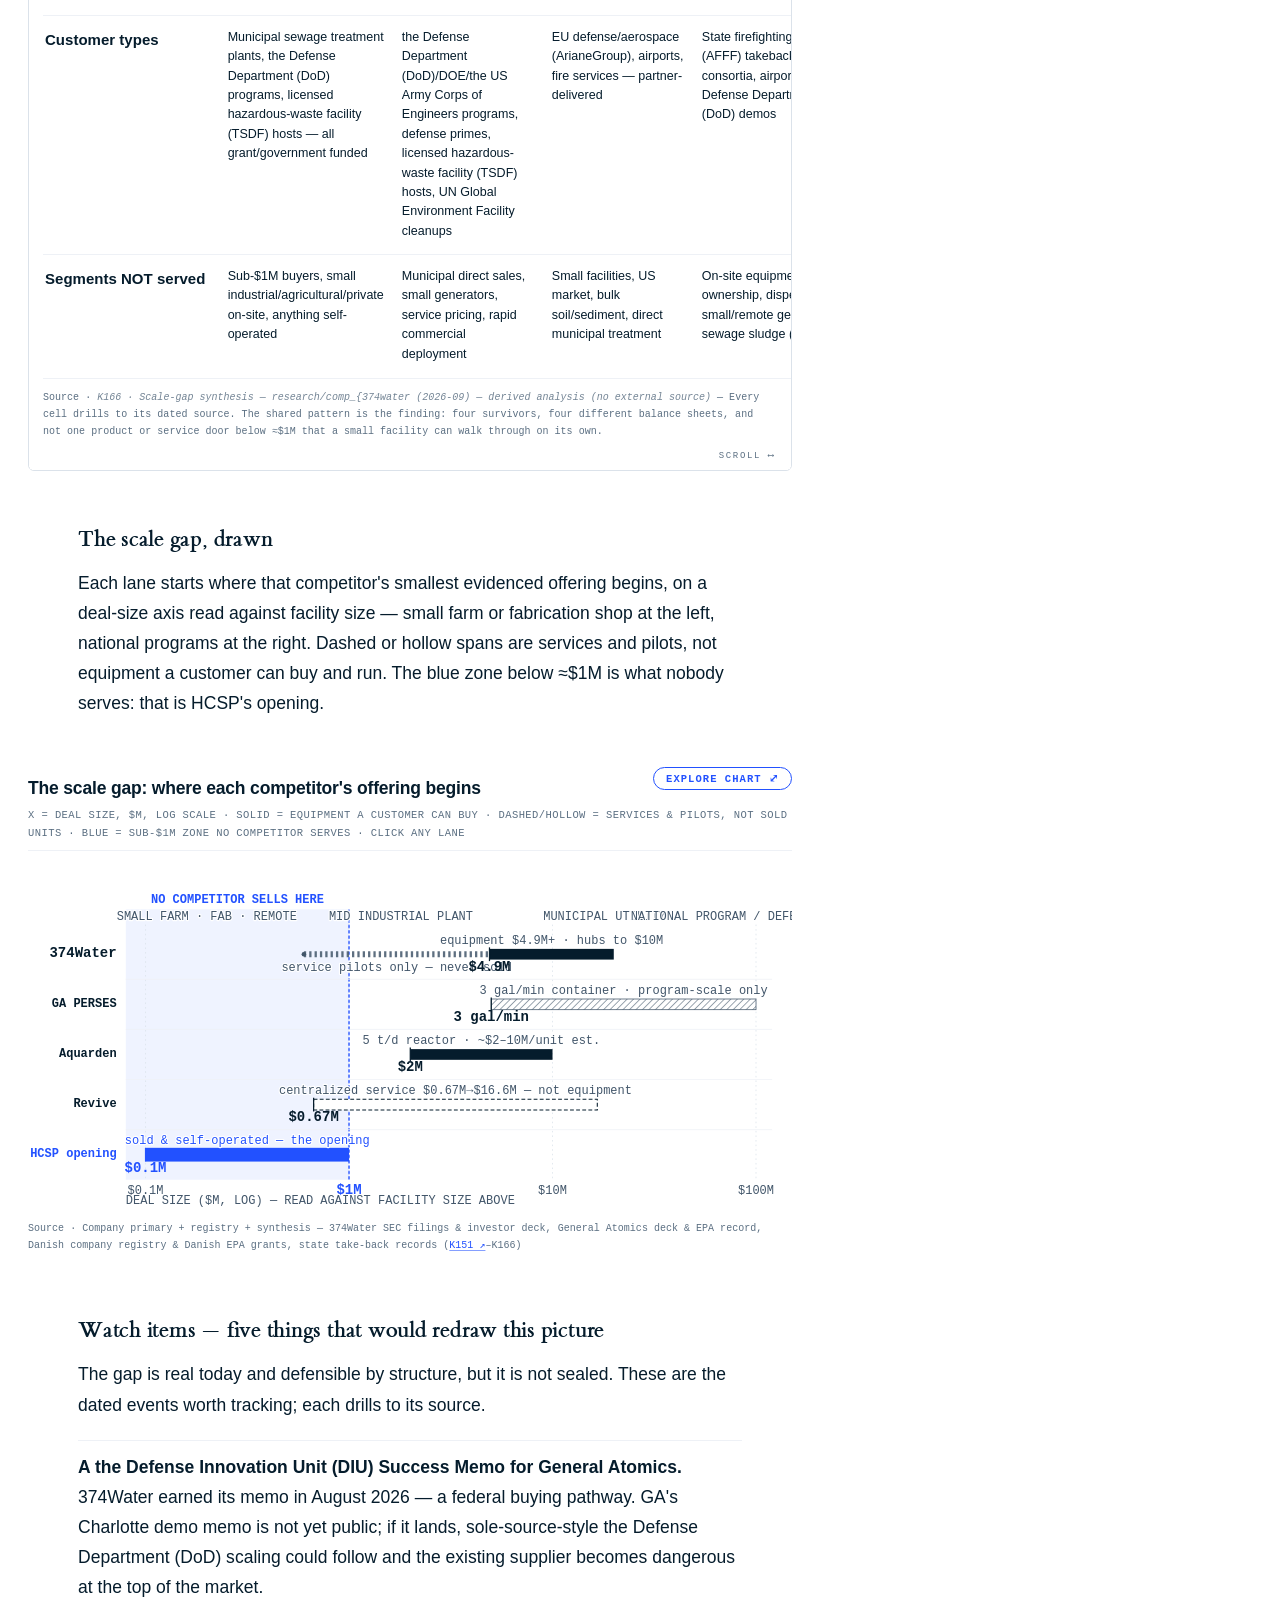
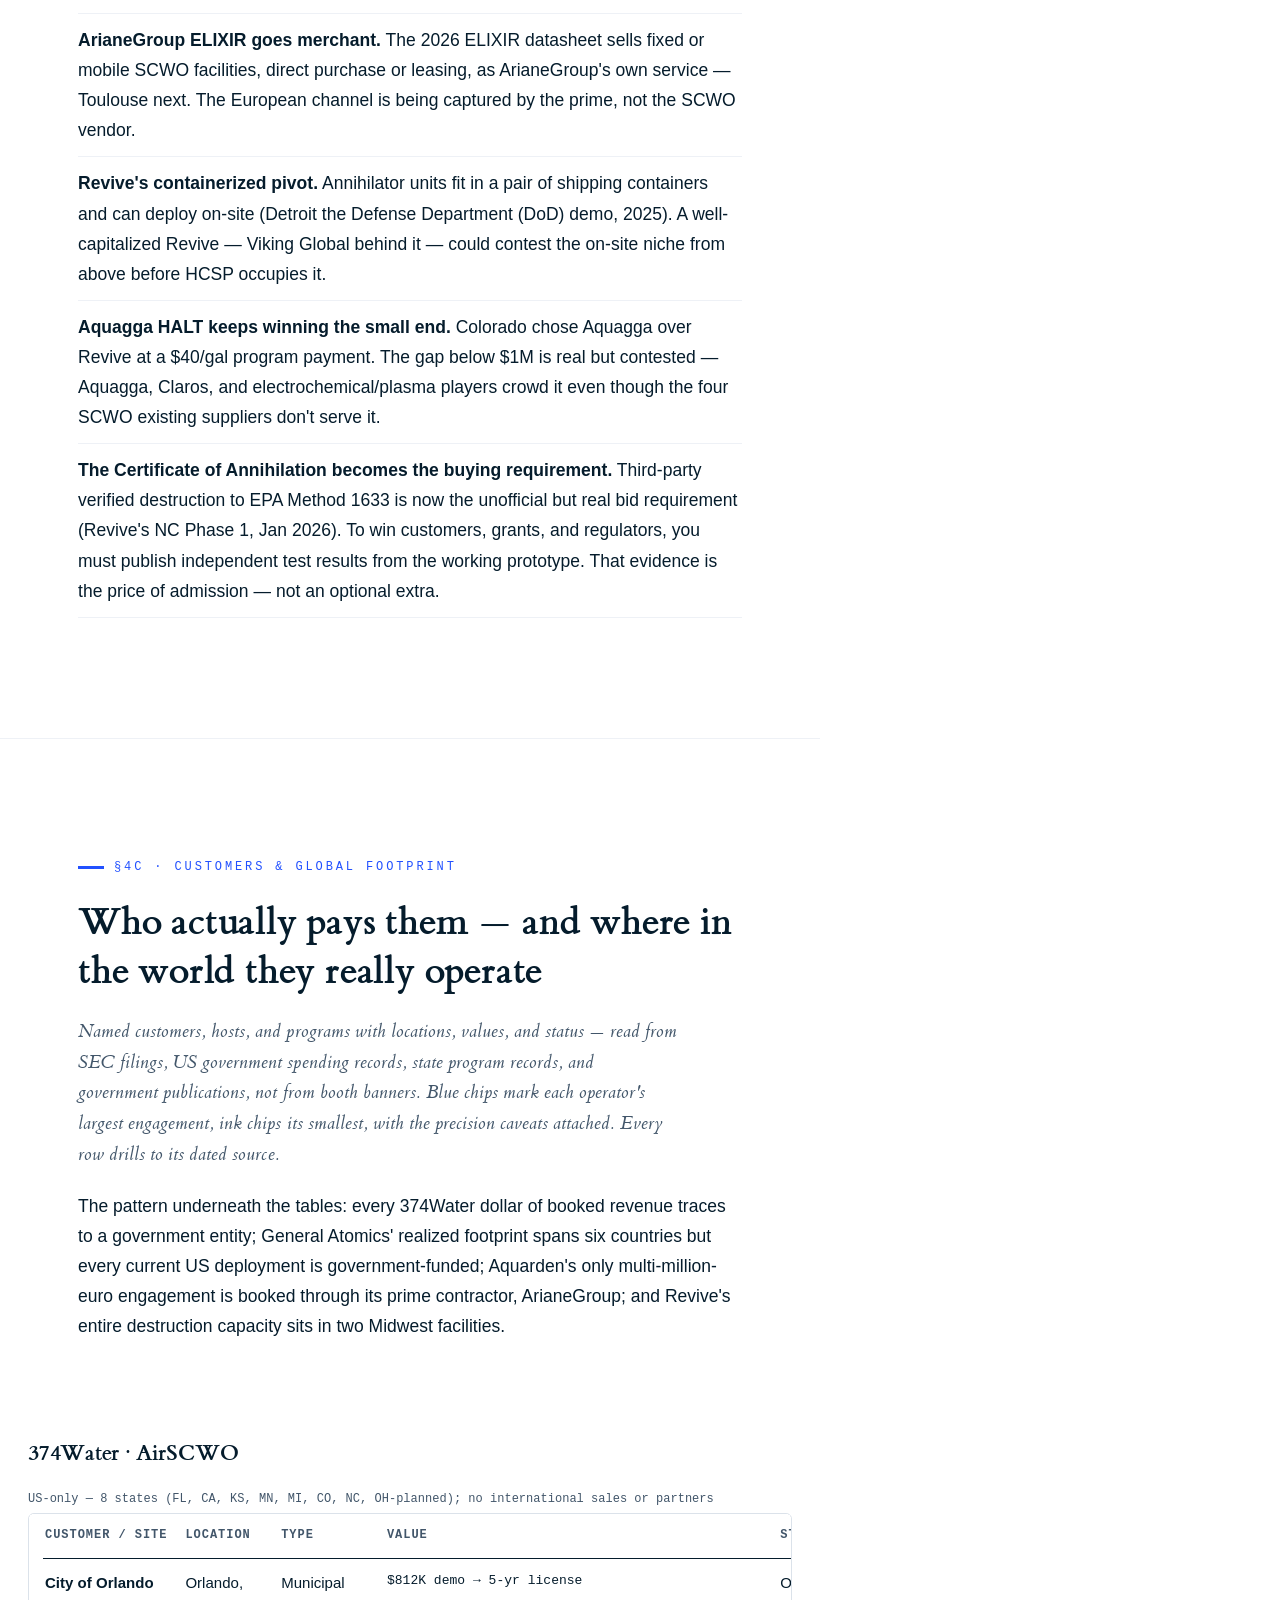
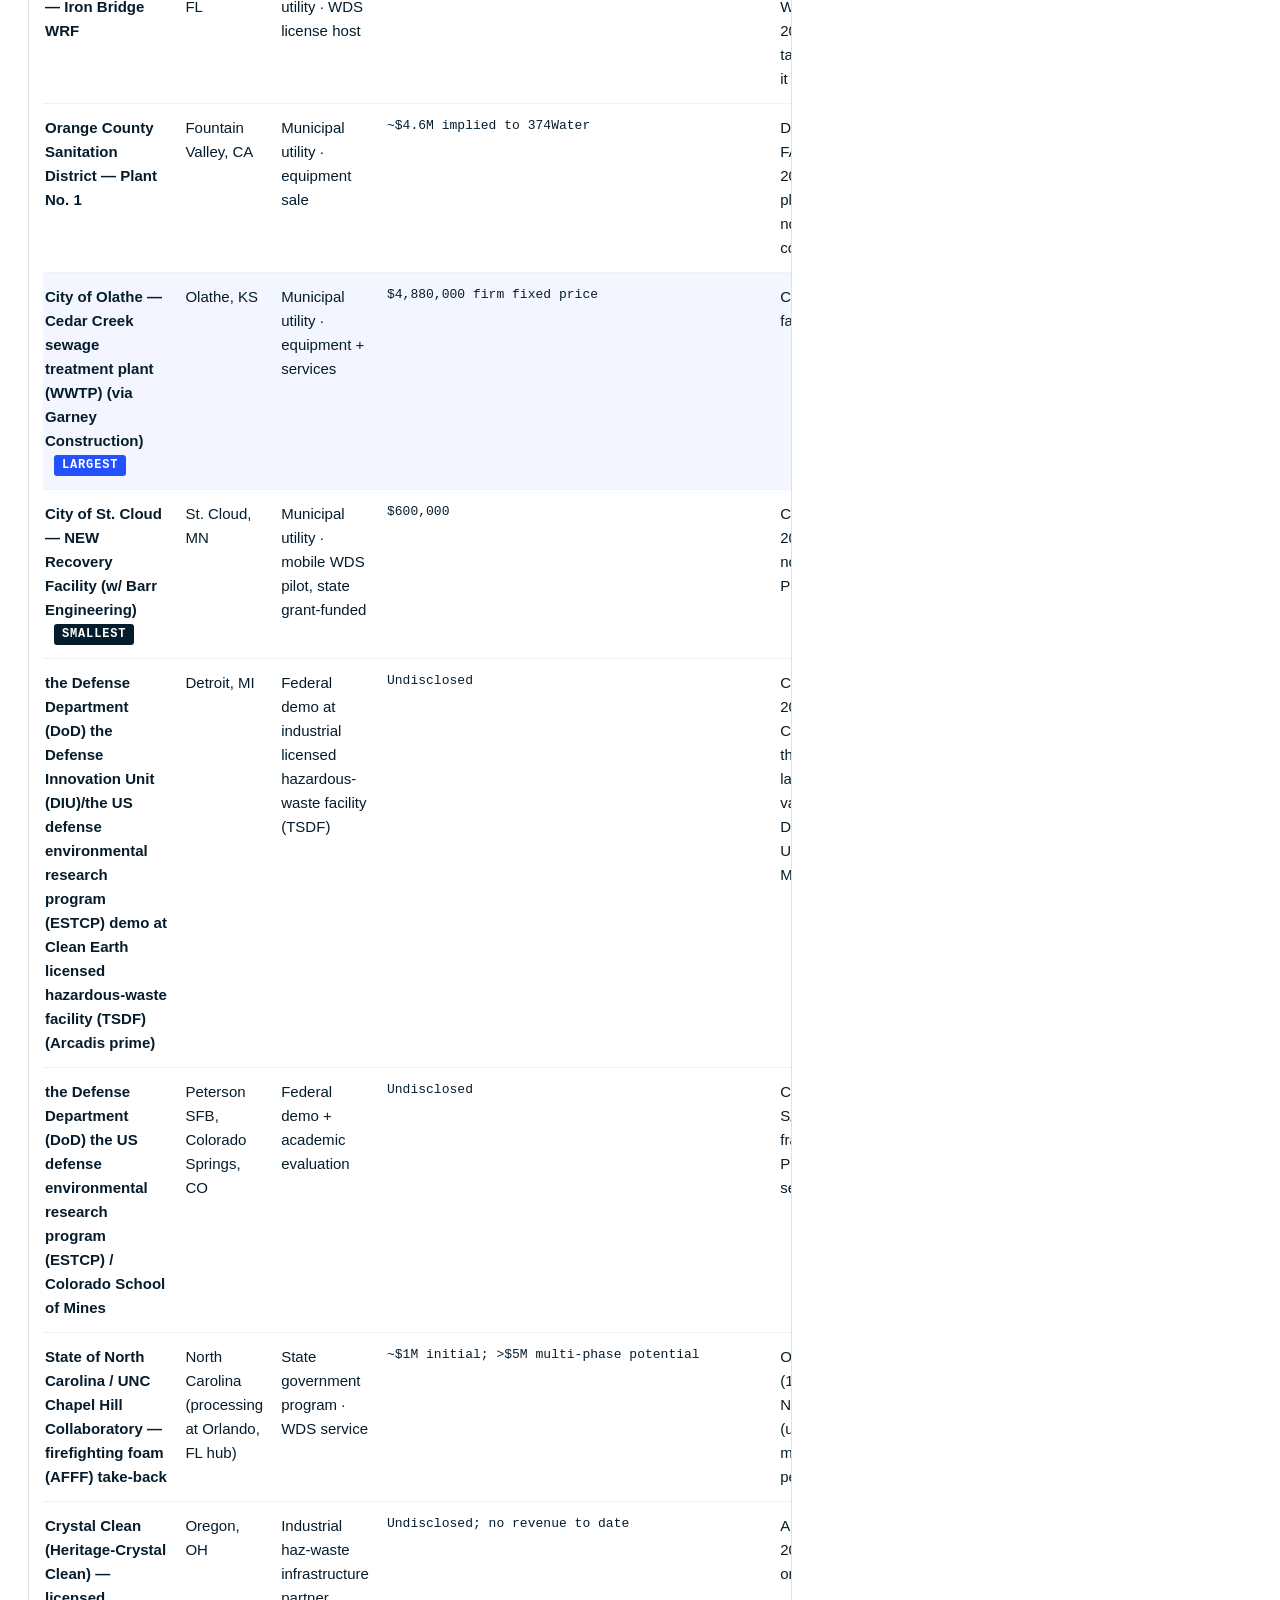
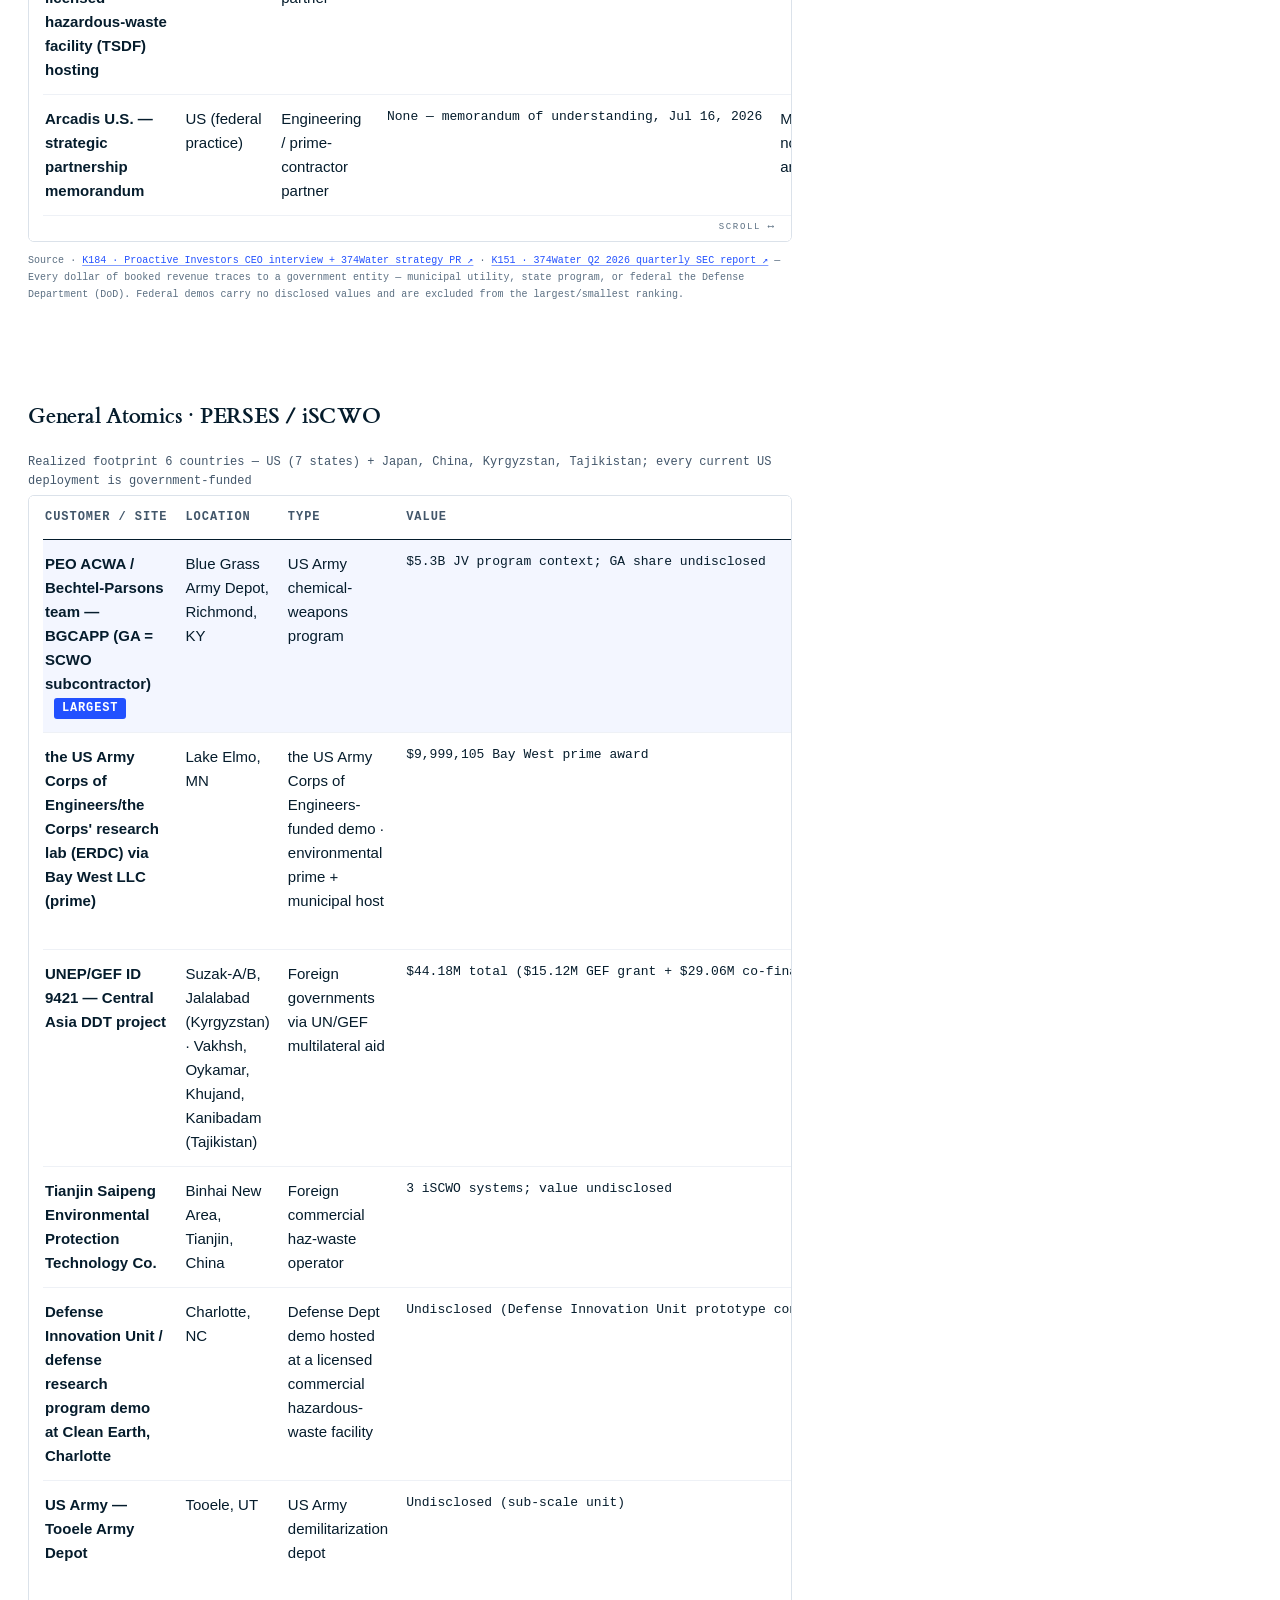
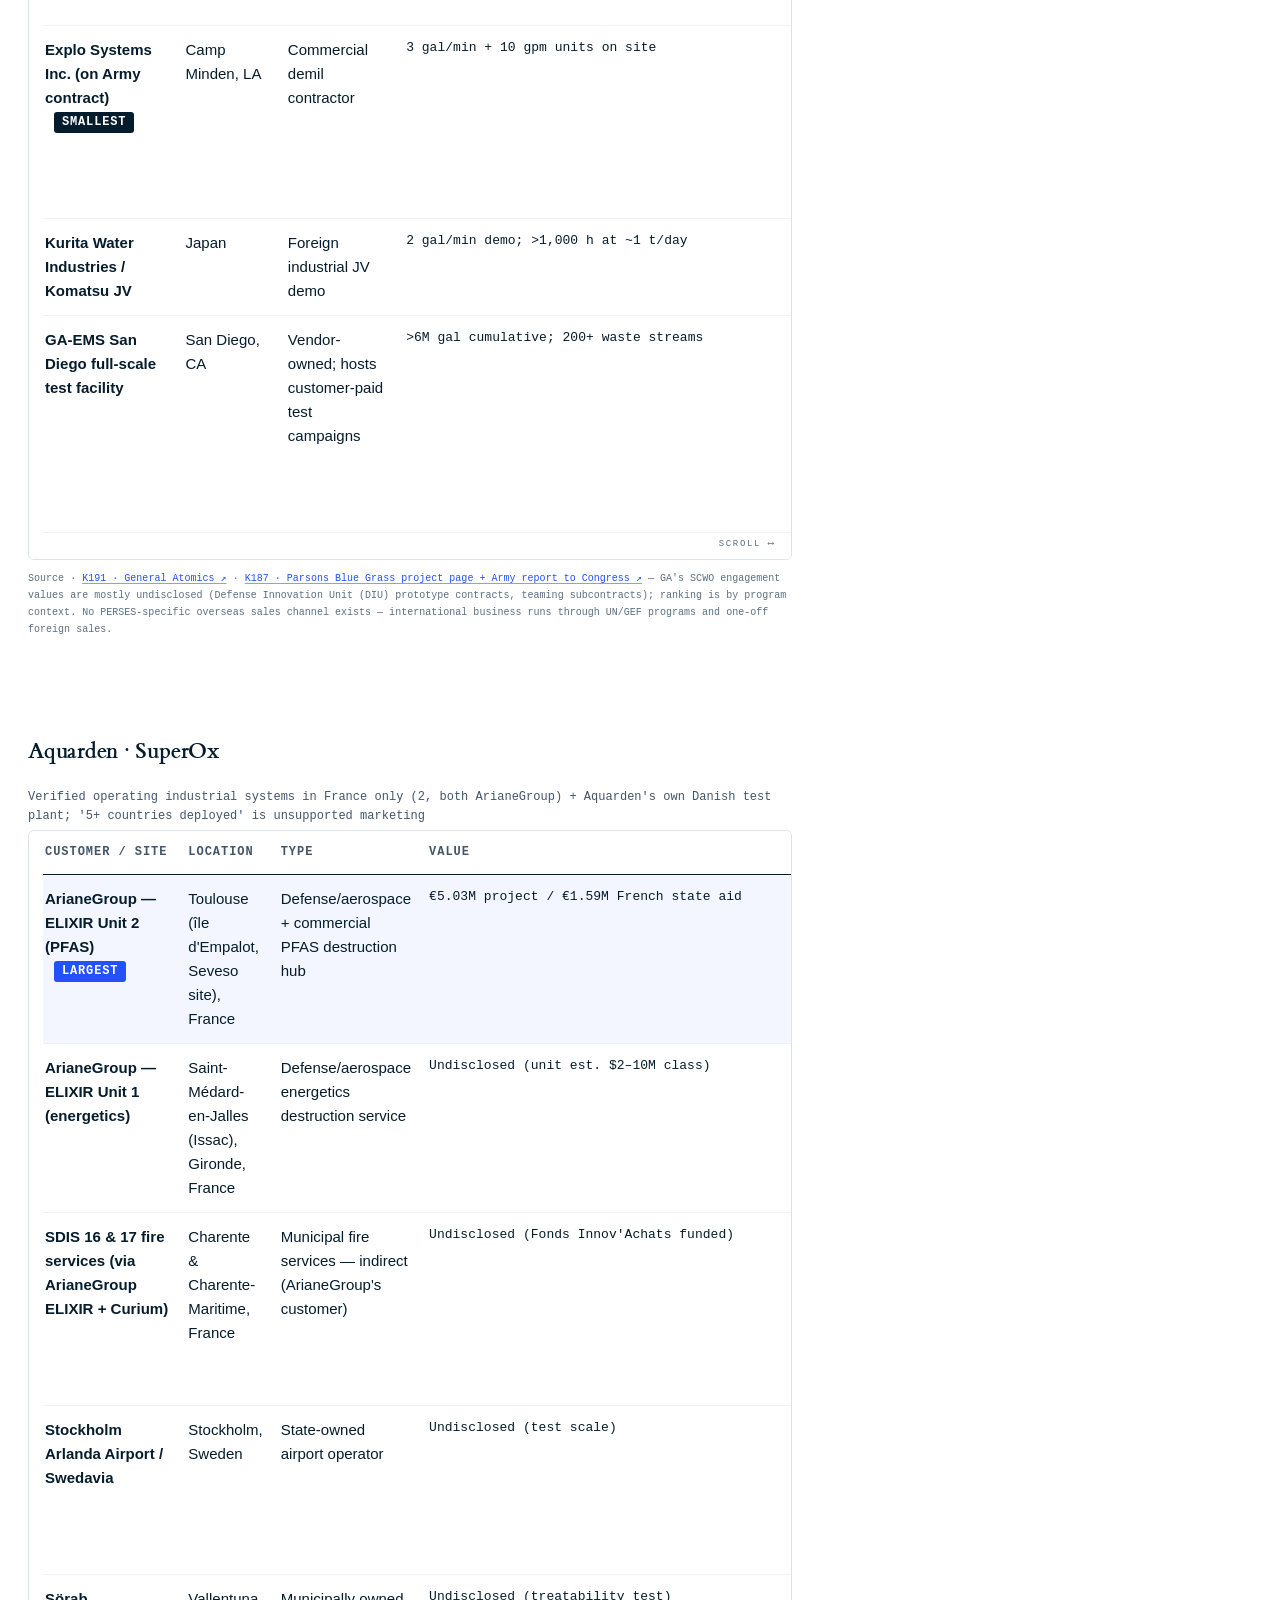
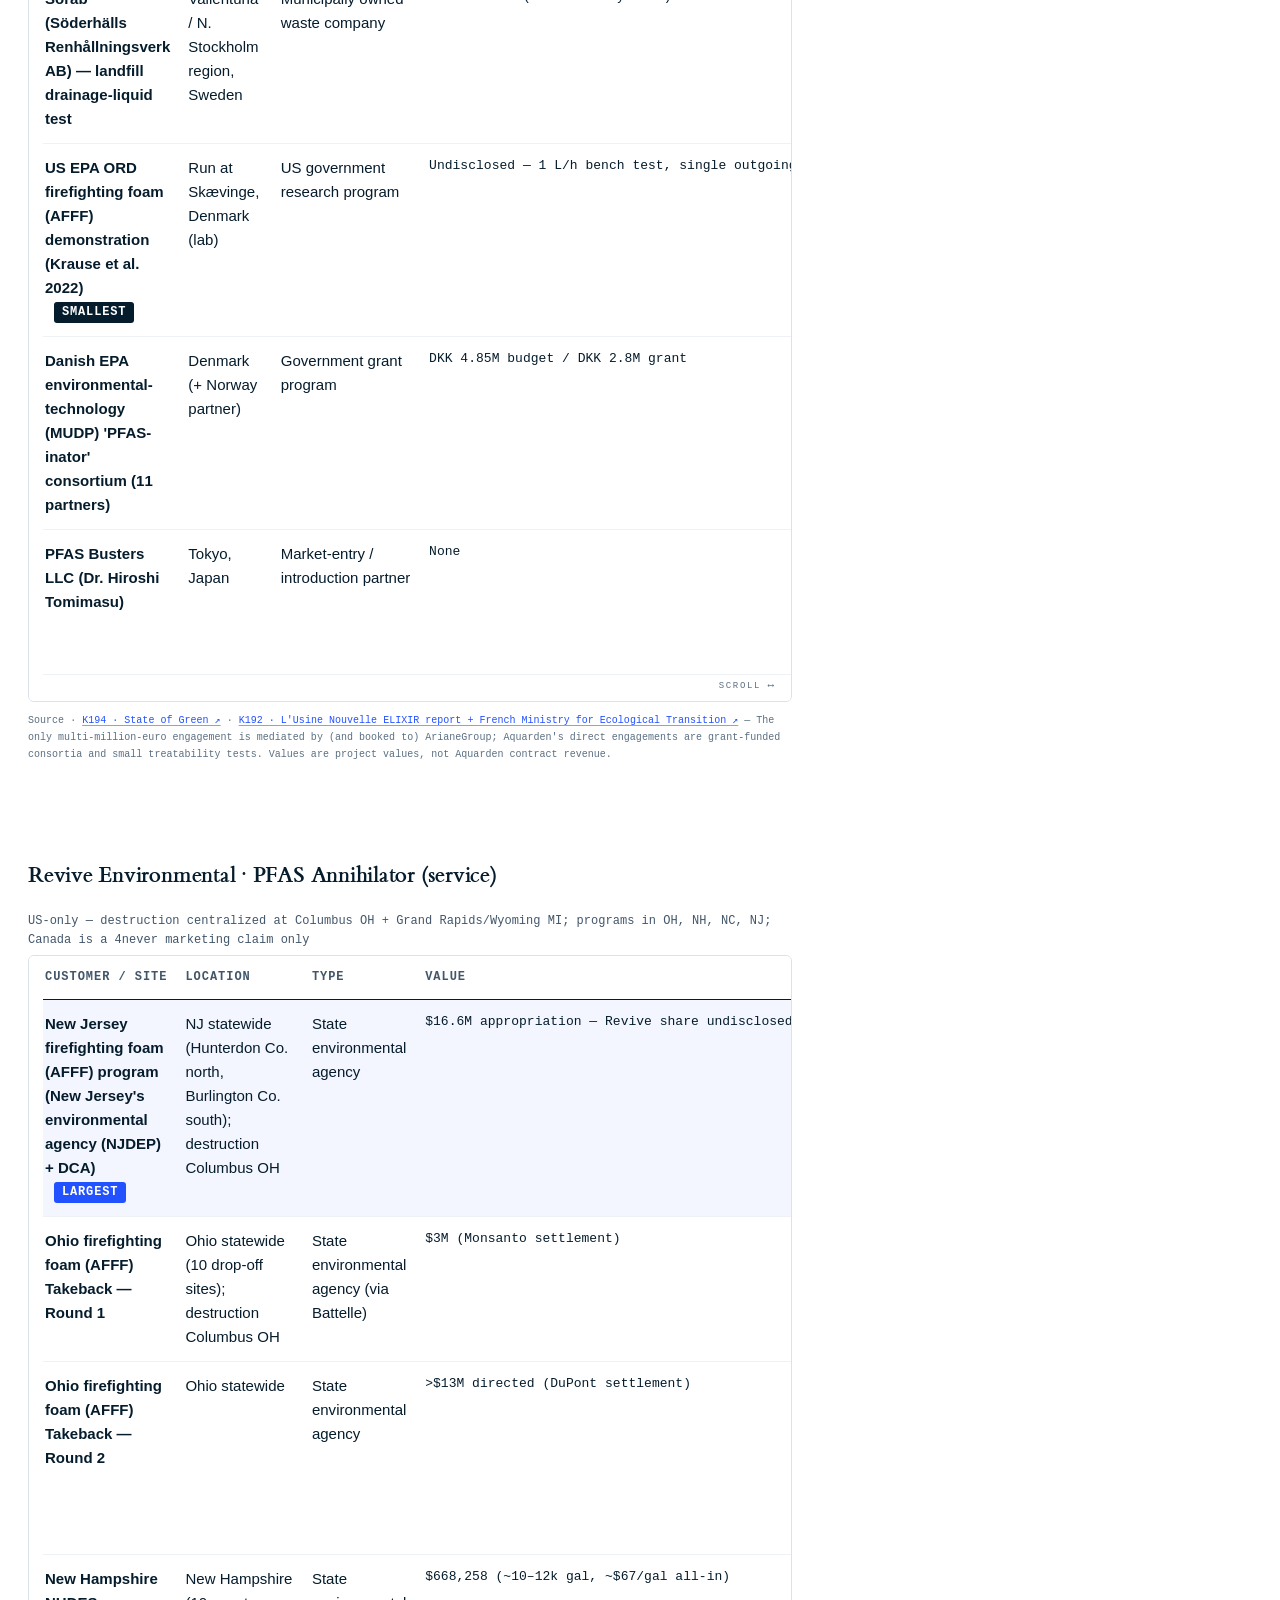
==== commit 78e4b5ad: "Plain-English audit pass 2: de-jargon all UI text, chart labels, drill cards, sources" ====
--- a/competitors.html
+++ b/competitors.html
@@ -55,8 +55,8 @@
   <div class="wide xl"><div id="destiny-chart" class="chart-frame"></div></div>
   <div class="prose">
     <p>Only four organizations operate verifiable commercial-scale SCWO today. <b>374Water</b> (NASDAQ: SCWO), a Duke
-      University spinout and the closest analogue to the HCSP, sells the containerized AirSCWO 6 — yet its FY2025 Form
-      10-K shows revenue of $215,037 against a $21.0M net loss. <b>General Atomics</b> fields PERSES, the established supplier:
+      University spinout and the closest analogue to the HCSP, sells the containerized AirSCWO 6 — yet its FY2025 annual
+      report to the SEC (Form 10-K) shows revenue of $215,037 against a $21.0M net loss. <b>General Atomics</b> fields PERSES, the established supplier:
       commercial since ~2012, more than 6 million gallons destroyed, EPA-verified, but with a mixed reliability record.
       <b>Aquarden</b> (Denmark) sells the all-electric SuperOx — the field's all-electric benchmark. <b>Revive
       Environmental</b> operates Battelle's PFAS Annihilator as North America's first fully permitted commercial-scale
@@ -78,12 +78,12 @@
   <div class="prose">
     <p class="sec-no">§4B · The field, up close</p>
     <h2>Four survivors, one shared blind spot: everything below a million dollars</h2>
-    <p class="dek">Read the filings and registries, not the websites: a listed pure-play whose auditors warn it may run out of money, a niche line
-      inside a $3.2B defense prime, a negative-equity Danish shop of eleven people, and a centralized service joint venture that
+    <p class="dek">Read the filings and registries, not the websites: a publicly listed company whose auditors warn it may run out of money, a niche line
+      inside a $3.2B defense contractor, a Danish shop of eleven people that owes more than it owns, and a centralized service joint venture that
       just changed CEOs. None of them sells anything a small facility can buy and run itself.</p>
-    <p>The four profiles below are built only from primary records — SEC filings and prospectuses, the Danish CVR
-      registry, state purchasing and settlement records, EPA and DIU/ESTCP program records — each dated and
-      drillable. For each operator: the balance sheet as filed, the customers that actually pay versus the pipeline
+    <p>The four profiles below are built only from primary records — SEC filings and prospectuses, the Danish company
+      registry, state purchasing and settlement records, and US EPA and defense research program records — each dated and
+      clickable down to its source. For each operator: the balance sheet as filed, the customers that actually pay versus the pipeline
       that is claimed, the smallest thing they will sell or do, who they are built to serve, and where that leaves the
       low end of the market.</p>
   </div>
@@ -91,7 +91,7 @@
   <div class="prose">
     <h3 class="sub-h">The cross-company read</h3>
     <p>Put side by side, the four survivors are financially nothing alike — one has auditors warning it may run out of
-      money, one is a fortress, one is insolvent on equity, one is a patient joint venture — yet their commercial floors cluster in the same place. Every cell drills to its dated source.</p>
+      money, one is a fortress, one owes more than it owns, one is a patient joint venture — yet their commercial floors cluster in the same place. Every cell drills to its dated source.</p>
   </div>
   <div class="wide xl"><div class="table-scroll"><table class="dt" id="comp-table"></table></div></div>
   <div class="prose">
@@ -116,12 +116,12 @@
     <p class="sec-no">§4C · Customers &amp; global footprint</p>
     <h2>Who actually pays them — and where in the world they really operate</h2>
     <p class="dek">Named customers, hosts, and programs with locations, values, and status — read from SEC filings,
-      USASpending, state program records, and government publications, not from booth banners. Blue chips mark each
+      US government spending records, state program records, and government publications, not from booth banners. Blue chips mark each
       operator's largest engagement, ink chips its smallest, with the precision caveats attached. Every row drills to
       its dated source.</p>
     <p>The pattern underneath the tables: every 374Water dollar of booked revenue traces to a government entity;
       General Atomics' realized footprint spans six countries but every current US deployment is government-funded;
-      Aquarden's only multi-million-euro engagement is booked to its prime, ArianeGroup; and Revive's entire
+      Aquarden's only multi-million-euro engagement is booked through its prime contractor, ArianeGroup; and Revive's entire
       destruction capacity sits in two Midwest facilities.</p>
   </div>
   <div class="wide xl" id="cust-tables"></div>
@@ -137,7 +137,7 @@
     <h3 class="sub-h">What the map says</h3>
     <p>All four survivors are regional players with government-heavy customer bases. 374Water is US-only across eight
       states and every booked dollar is municipal, state, or federal. GA's six-country realized footprint is real but
-      rides entirely on government programs, UN/GEF aid, and one unverified 2018 China sale — there is no
+      rides entirely on government programs, UN environmental aid, and one unverified 2018 China sale — there is no
       PERSES-specific overseas channel. Aquarden's verifiable fleet is two French units plus its own Danish test plant.
       Revive is US-only with destruction centralized in Columbus, Ohio and Grand Rapids, Michigan, and all waste
       freighted to those two nodes.</p>
@@ -146,7 +146,7 @@
         The gap below ≈$1M is not a regional accident that a stronger export program will close: it is structural in
         all four business models. Nobody sells a small facility anything it can buy and run itself, in any geography —
         and the two players with any international reach (GA via aid programs, Aquarden via ArianeGroup) reach foreign
-        customers only through large, government- or prime-mediated channels.</p>
+        customers only through large channels run by governments or prime contractors.</p>
     </div>
   </div>
 </section>
@@ -182,6 +182,16 @@
         <div><dt>TRL</dt><dd>Technology readiness level — how proven the technology is, on a 1–9 scale.</dd></div>
         <div><dt>WDS</dt><dd>Waste destruction service — we run the destruction for you.</dd></div>
         <div><dt>ZLD</dt><dd>Zero liquid discharge — a rule that no liquid waste may leave a site.</dd></div>
+        <div><dt>Skid</dt><dd>A factory-built machine delivered on a steel frame — you hook it up and switch it on.</dd></div>
+        <div><dt>Leachate</dt><dd>The contaminated liquid that drains out of a landfill.</dd></div>
+        <div><dt>Biosolids</dt><dd>Sewage sludge — the solid leftovers of wastewater treatment.</dd></div>
+        <div><dt>MCL</dt><dd>The legal limit for a chemical in drinking water.</dd></div>
+        <div><dt>ELG</dt><dd>Federal limits on what a factory may discharge in its wastewater.</dd></div>
+        <div><dt>CERCLA</dt><dd>The US Superfund cleanup law — it decides who pays to clean up pollution.</dd></div>
+        <div><dt>NOFO</dt><dd>A grant application notice — the government announcing money you can apply for.</dd></div>
+        <div><dt>SBIR / STTR</dt><dd>US small-business research grant programs.</dd></div>
+        <div><dt>SRF</dt><dd>State water-infrastructure loan funds — cheap public loans for water projects.</dd></div>
+        <div><dt>Refrigeration ton</dt><dd>A standard measure of cooling capacity; 500 tons ≈ 1.8 MW of cooling.</dd></div>
       </dl>
     </details>
     <p class="colophon">Interactive research edition · Compiled September 2026 · Full source register (K1–K196) on the
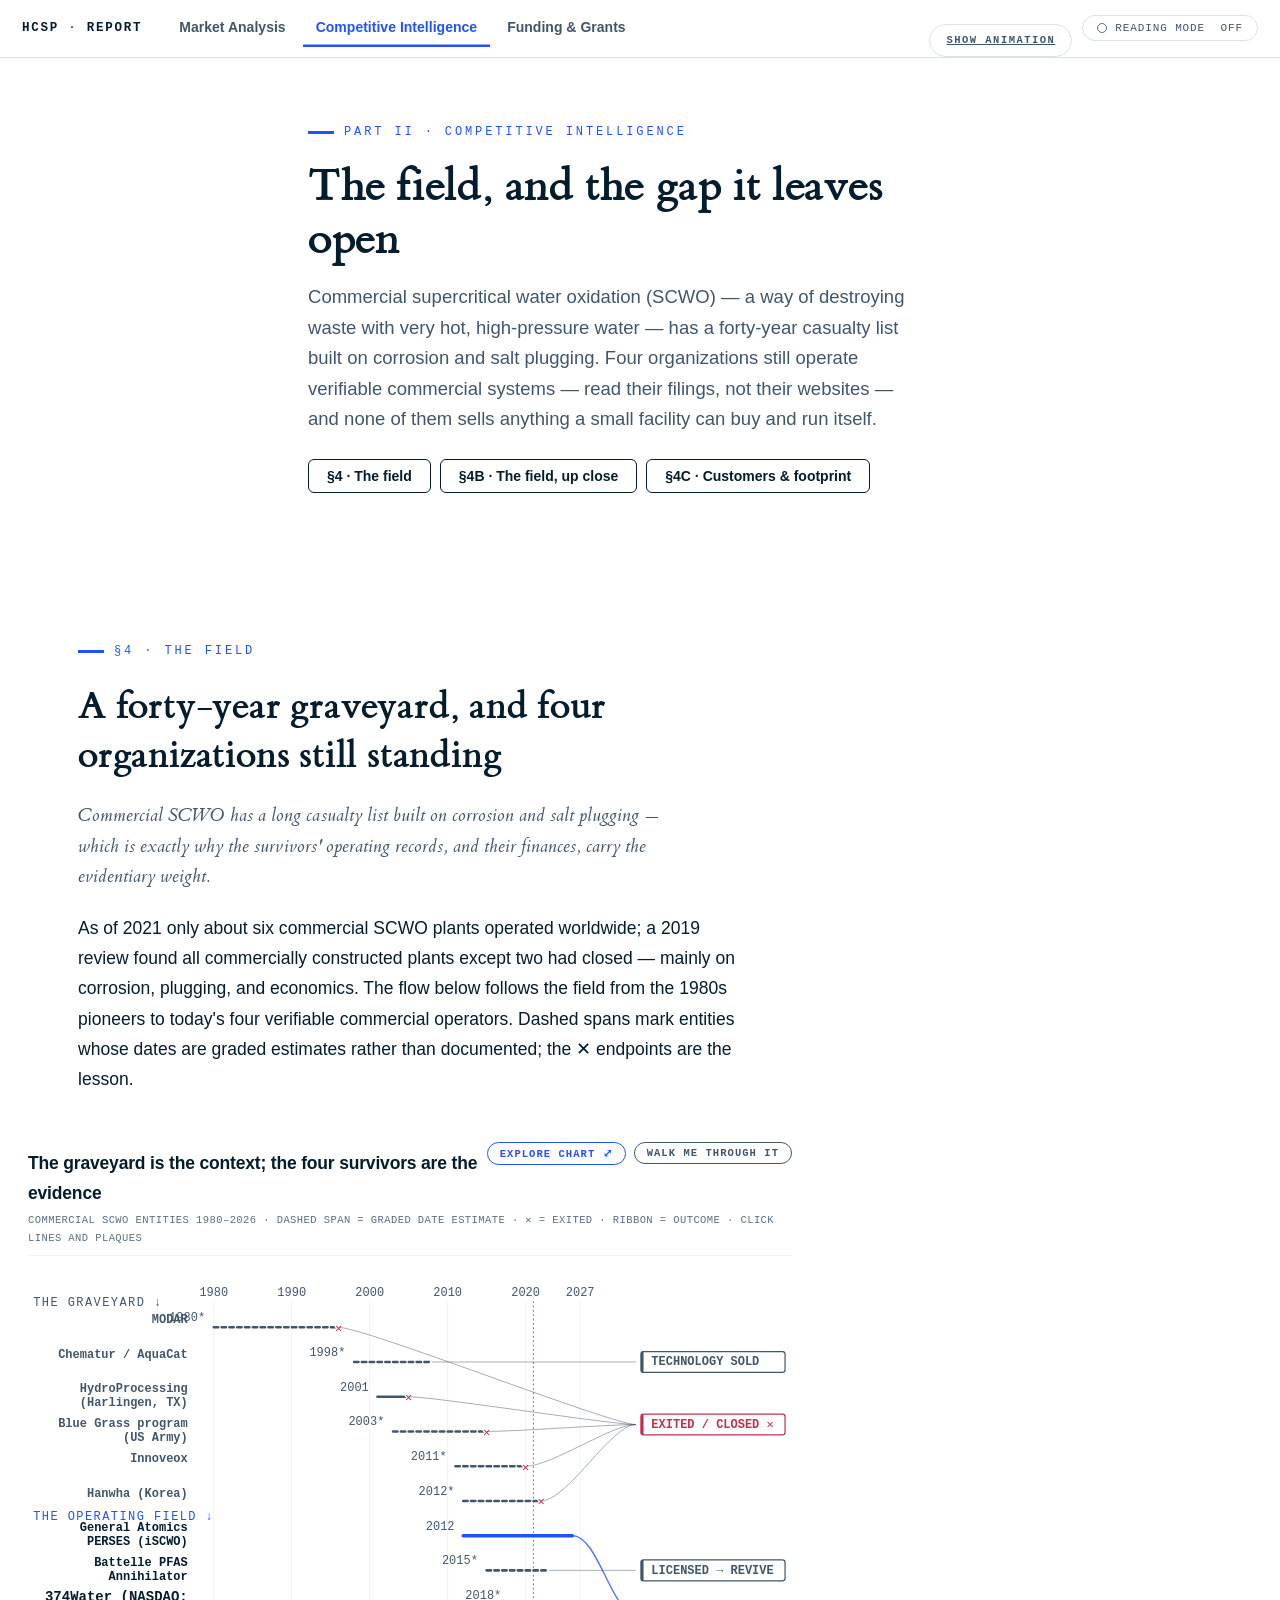
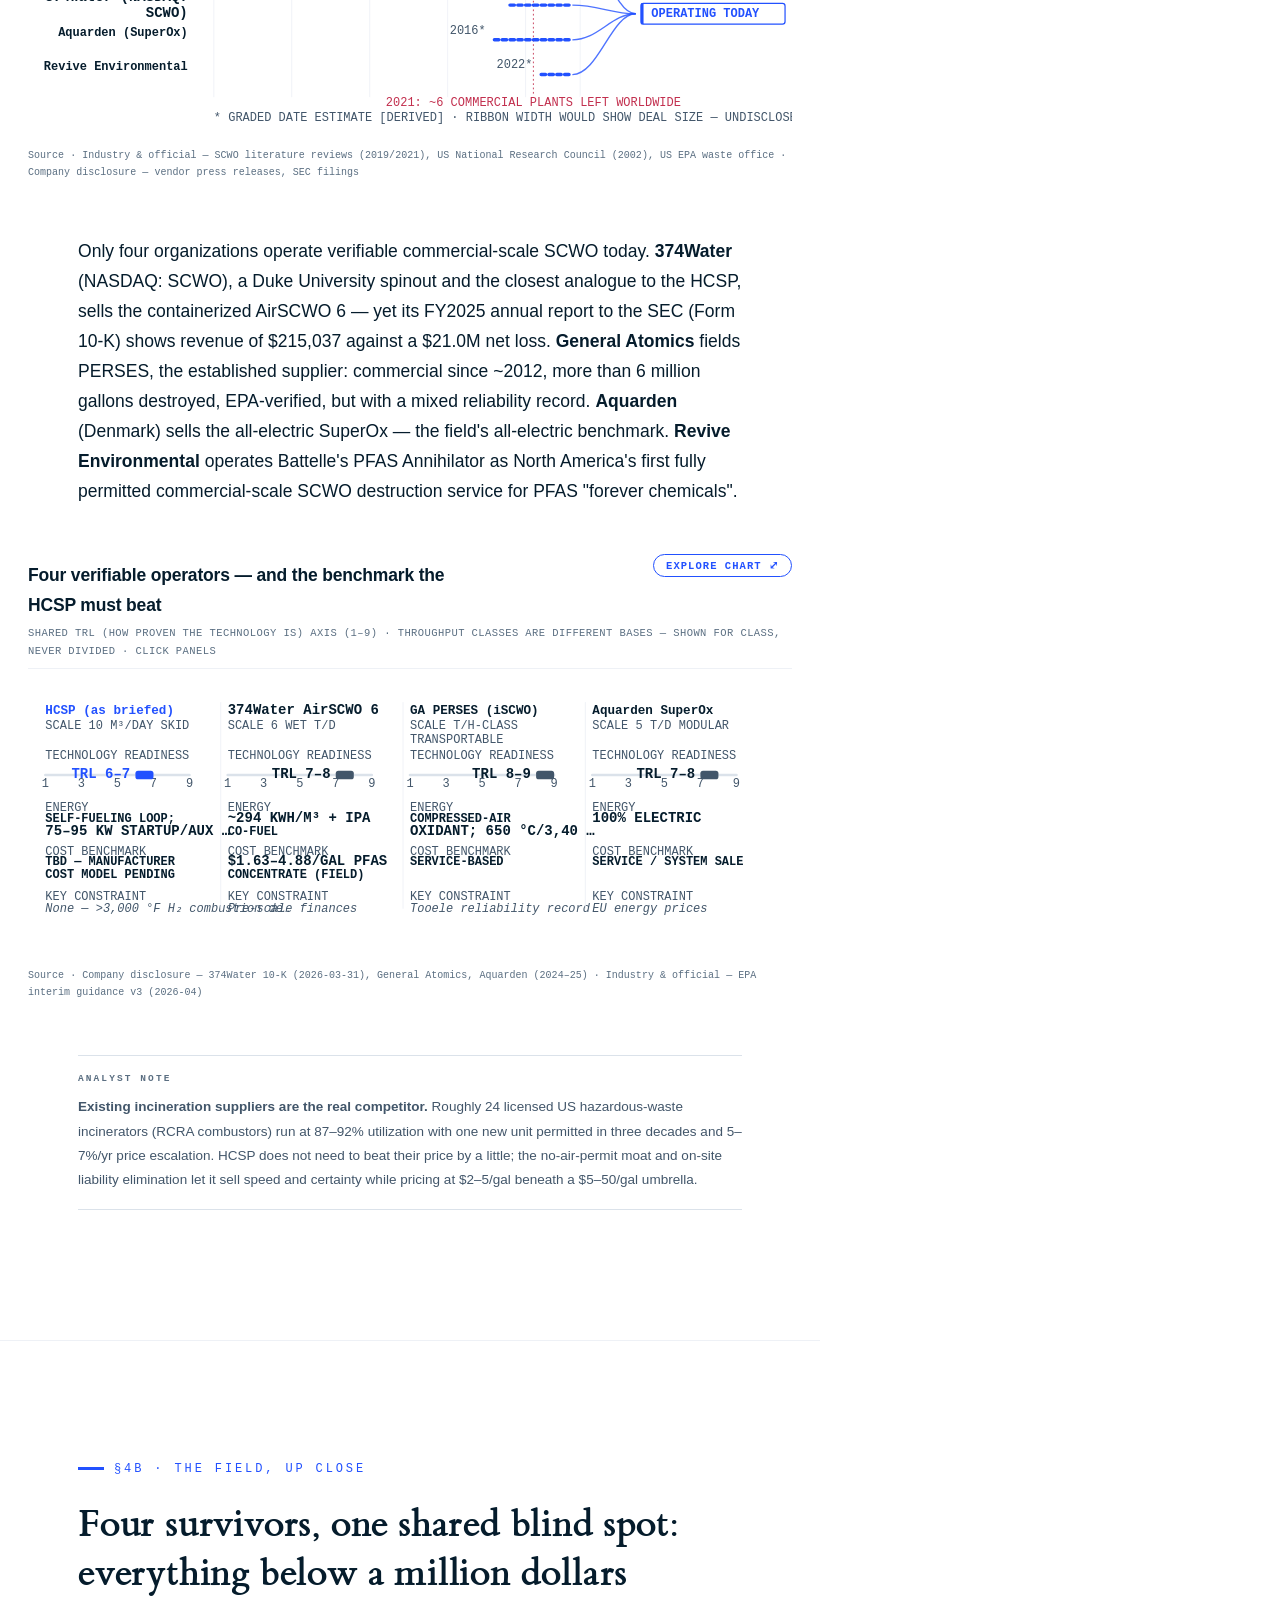
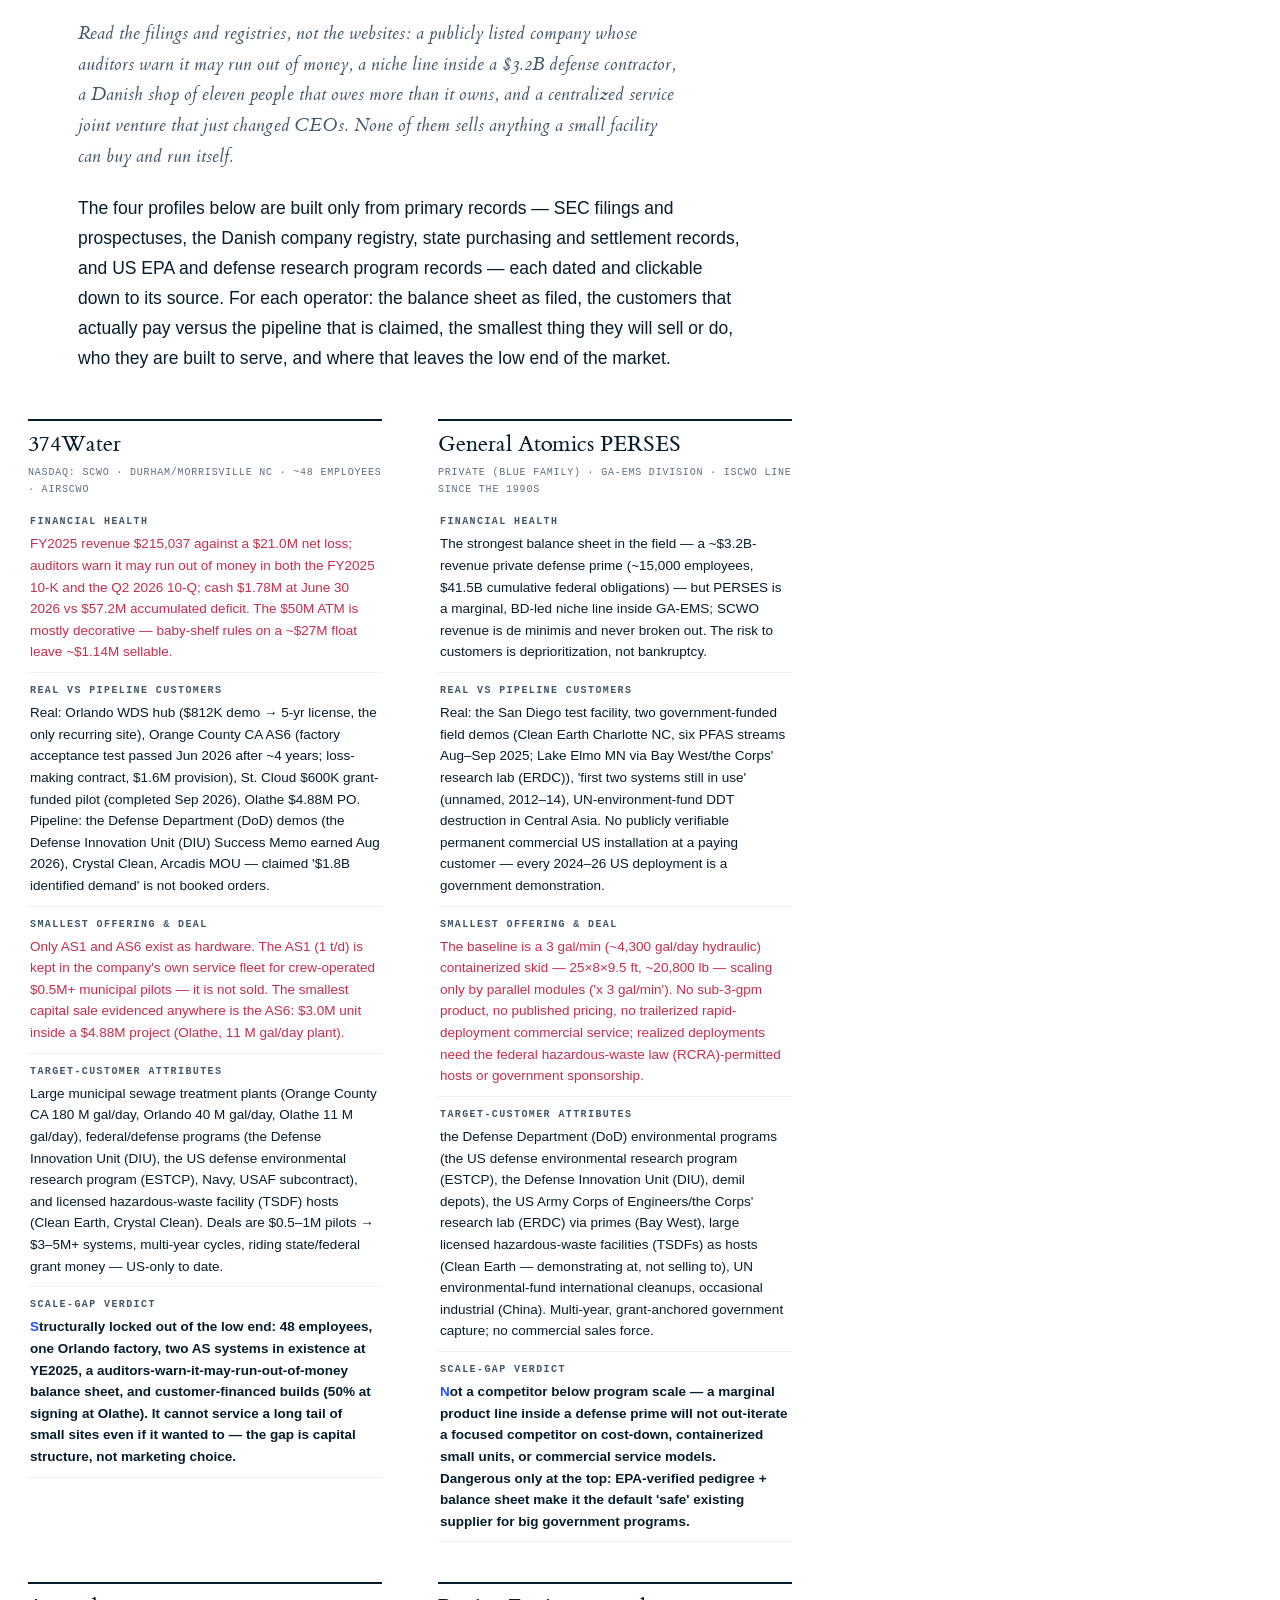
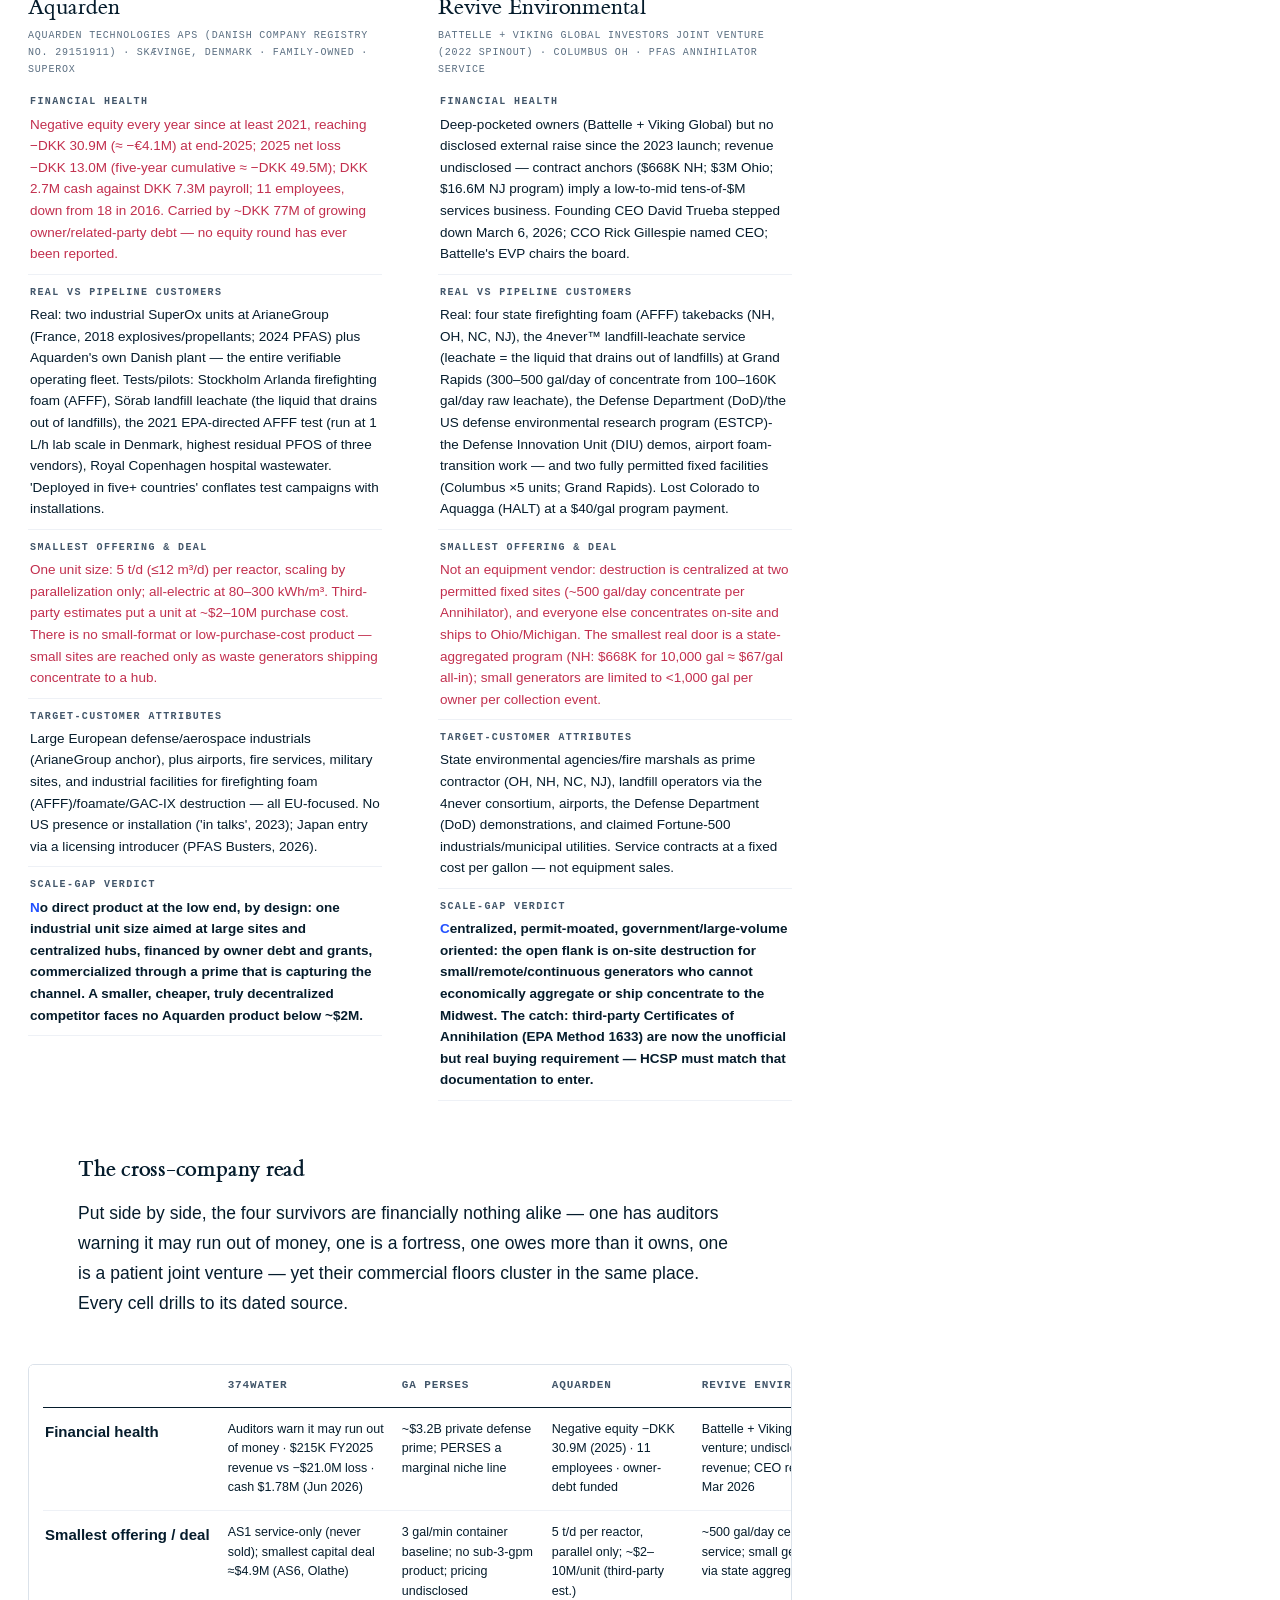
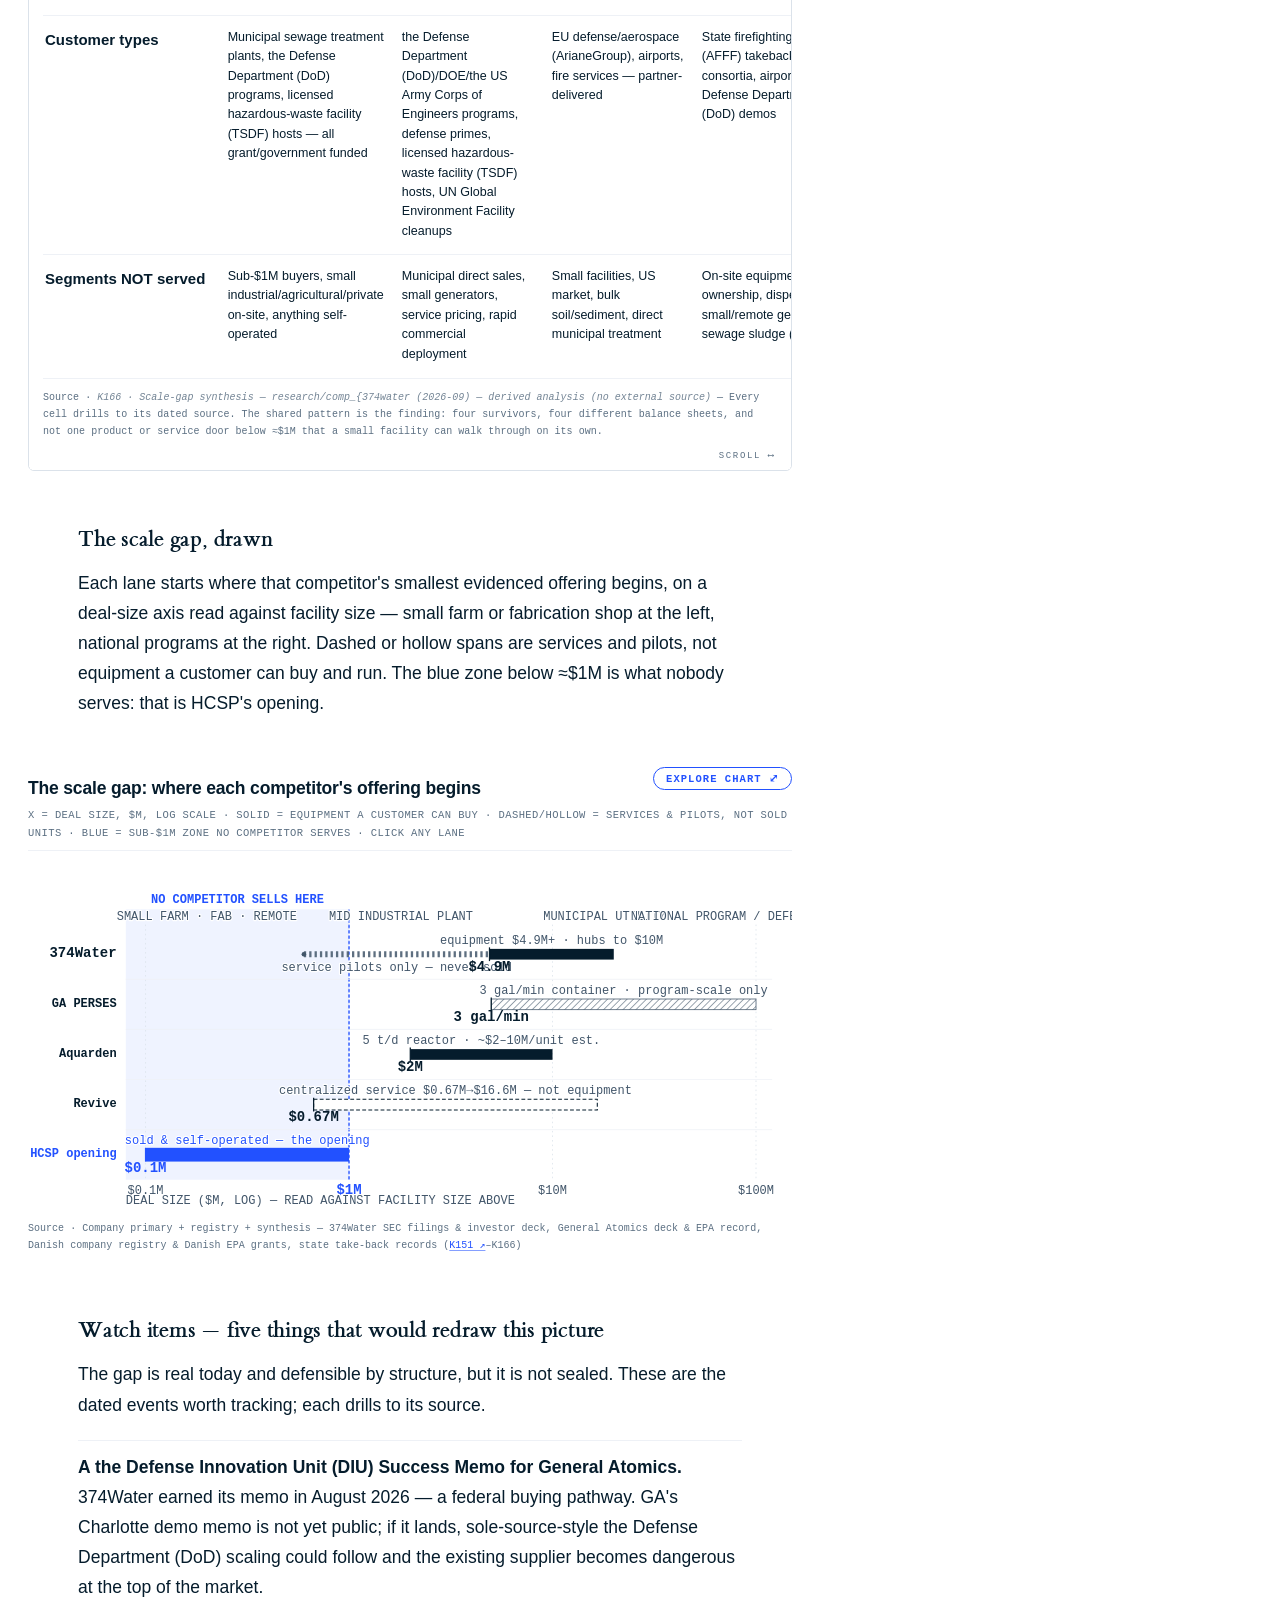
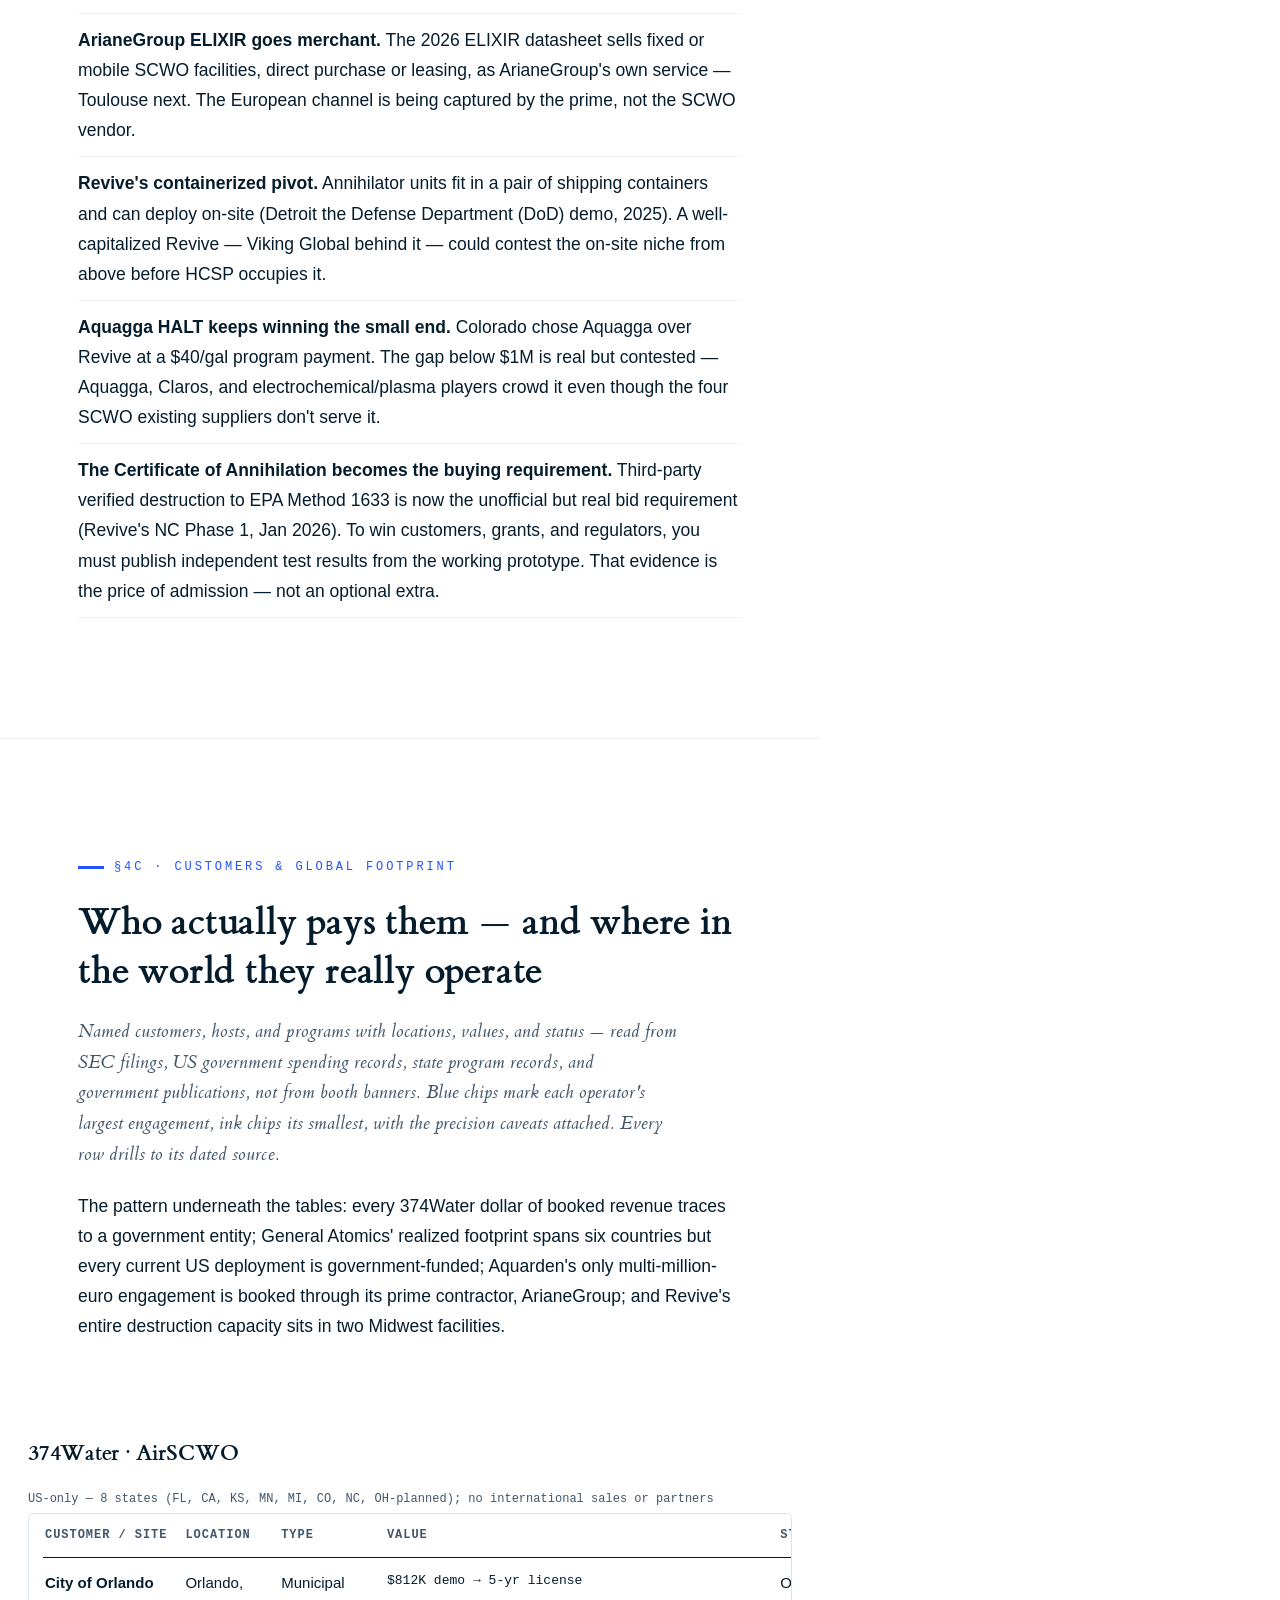
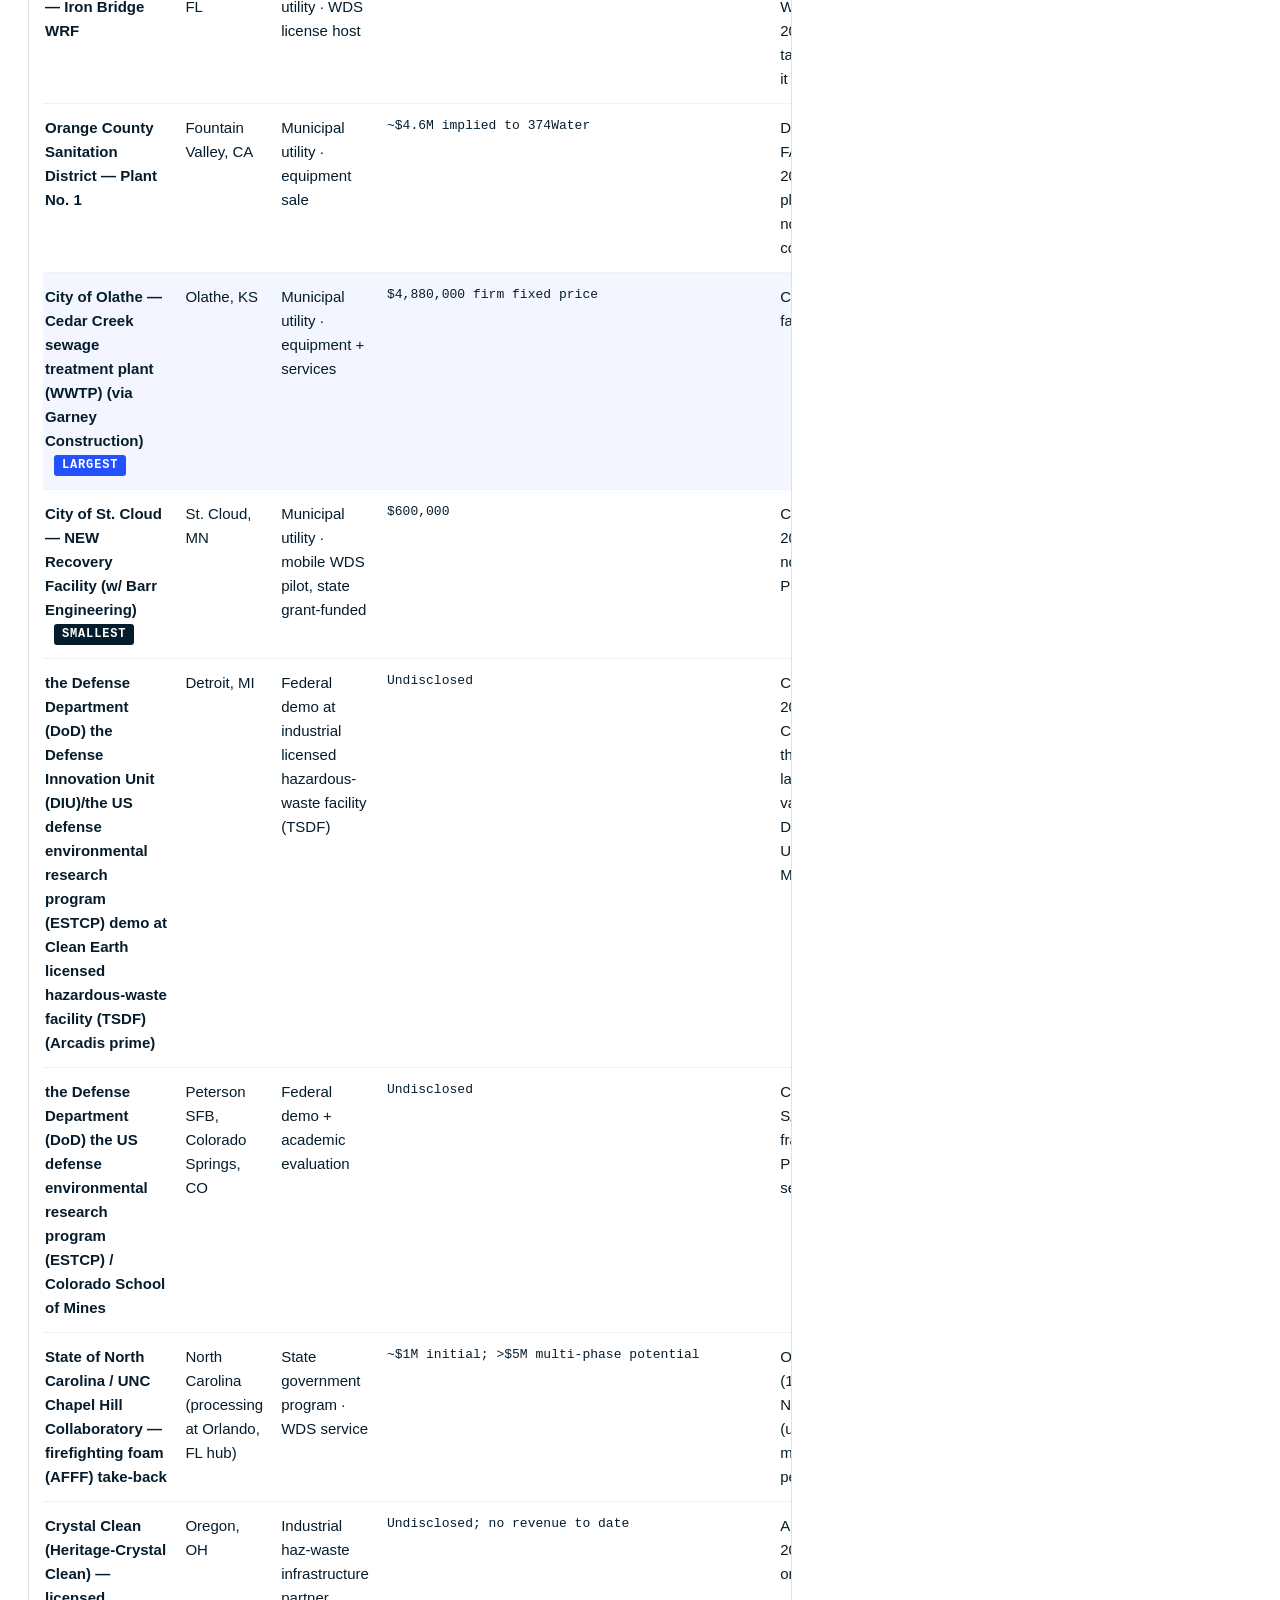
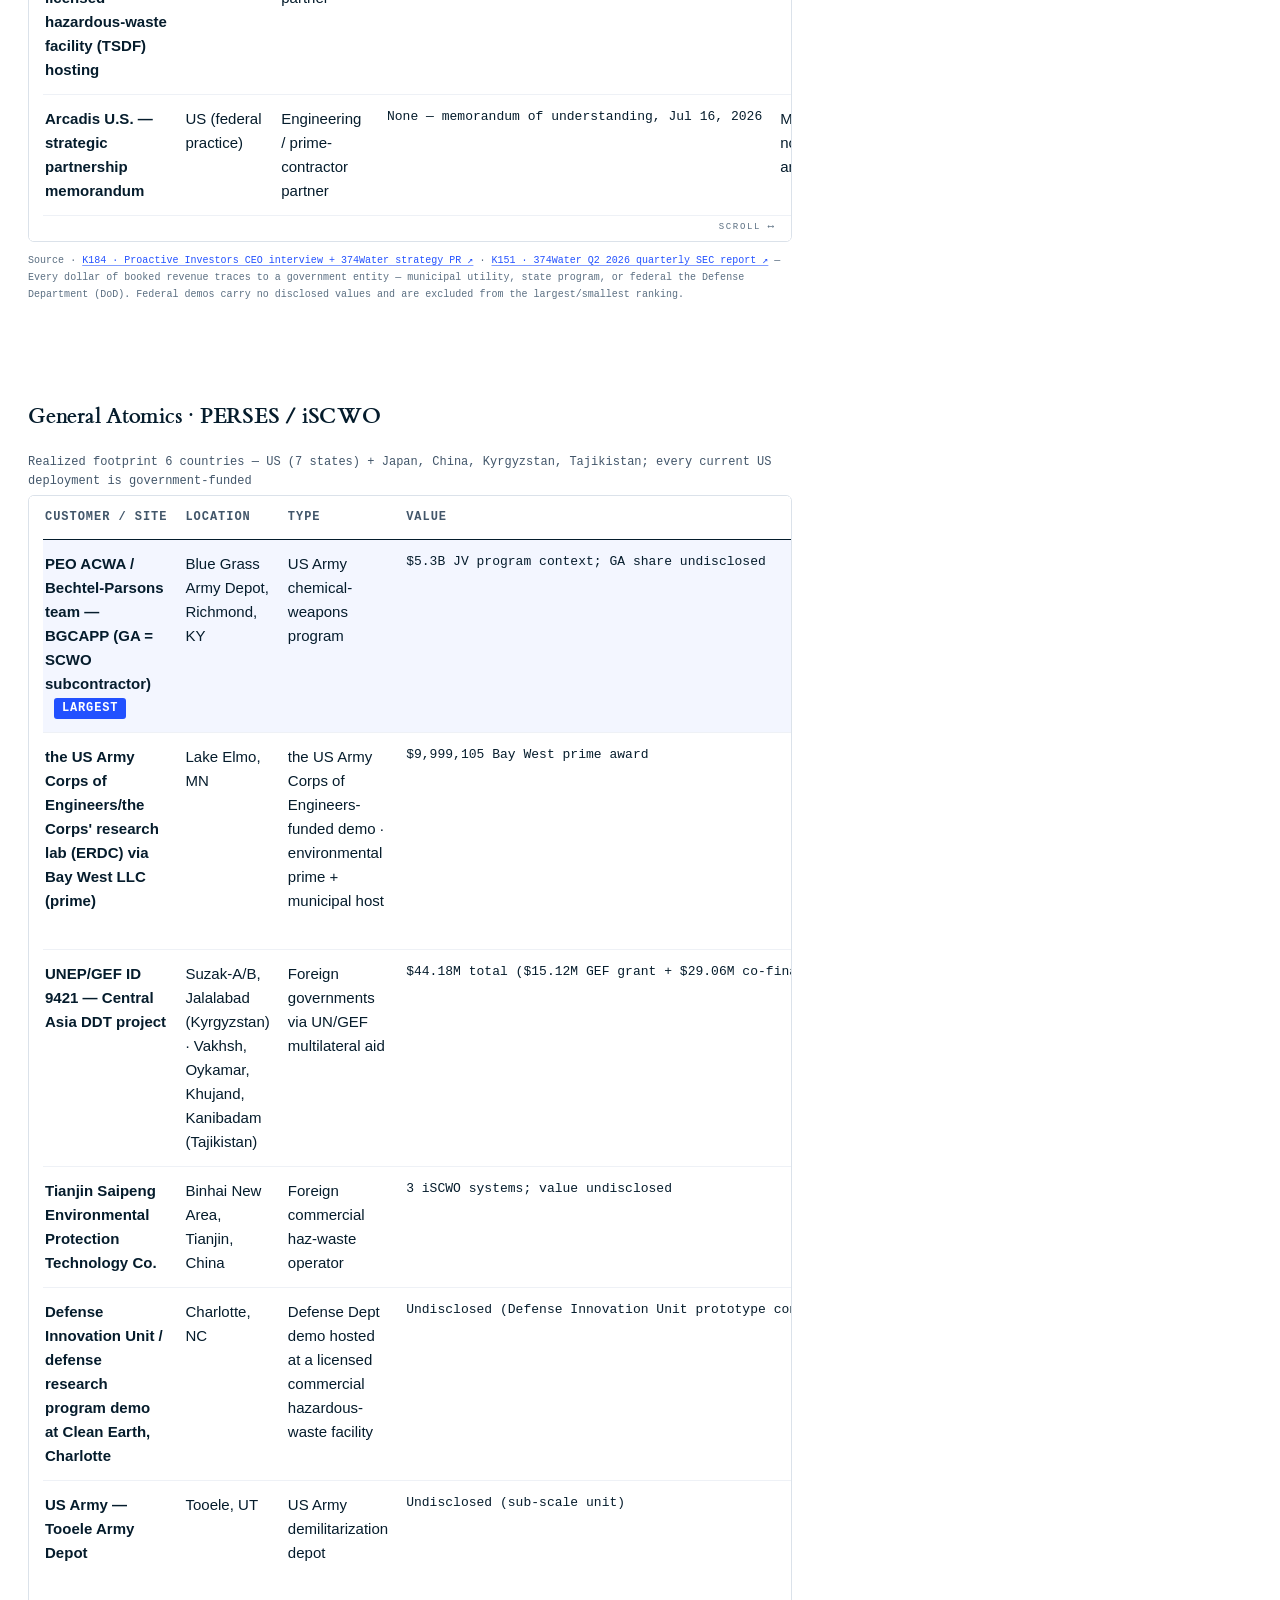
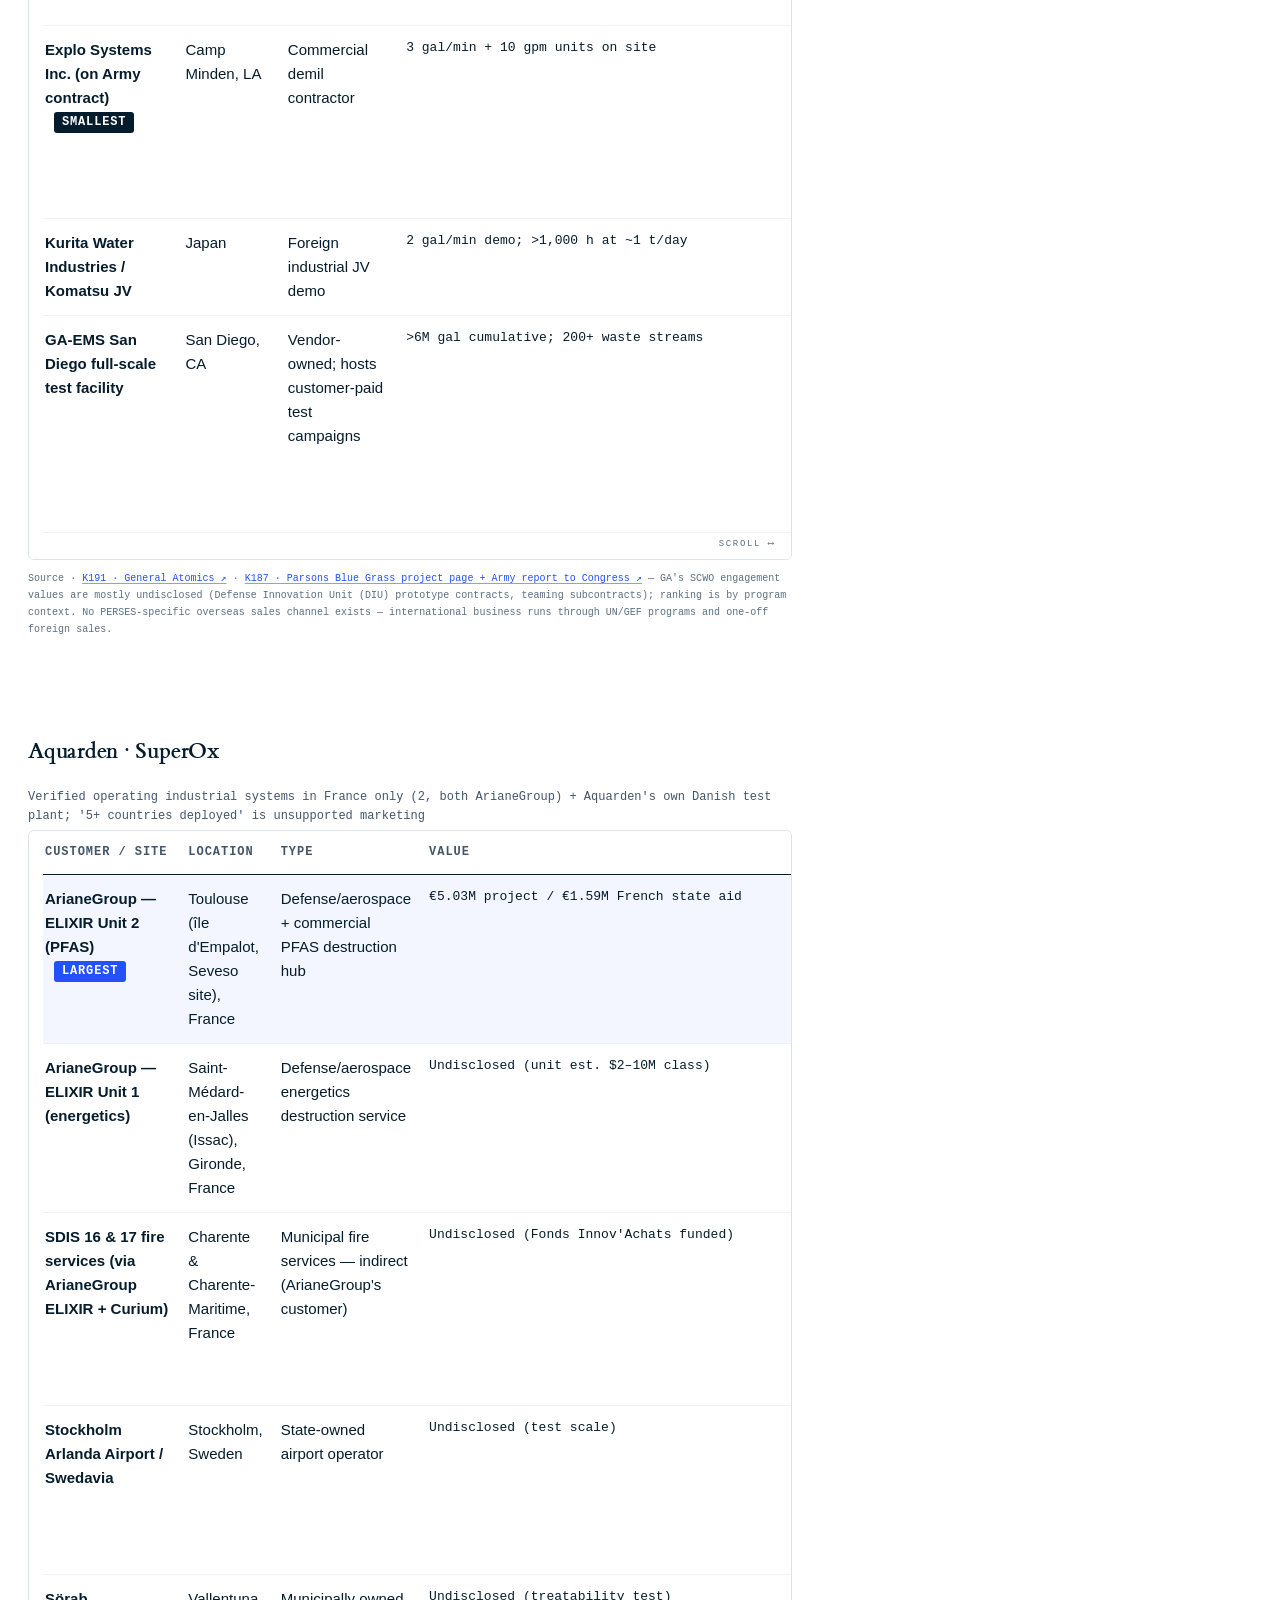
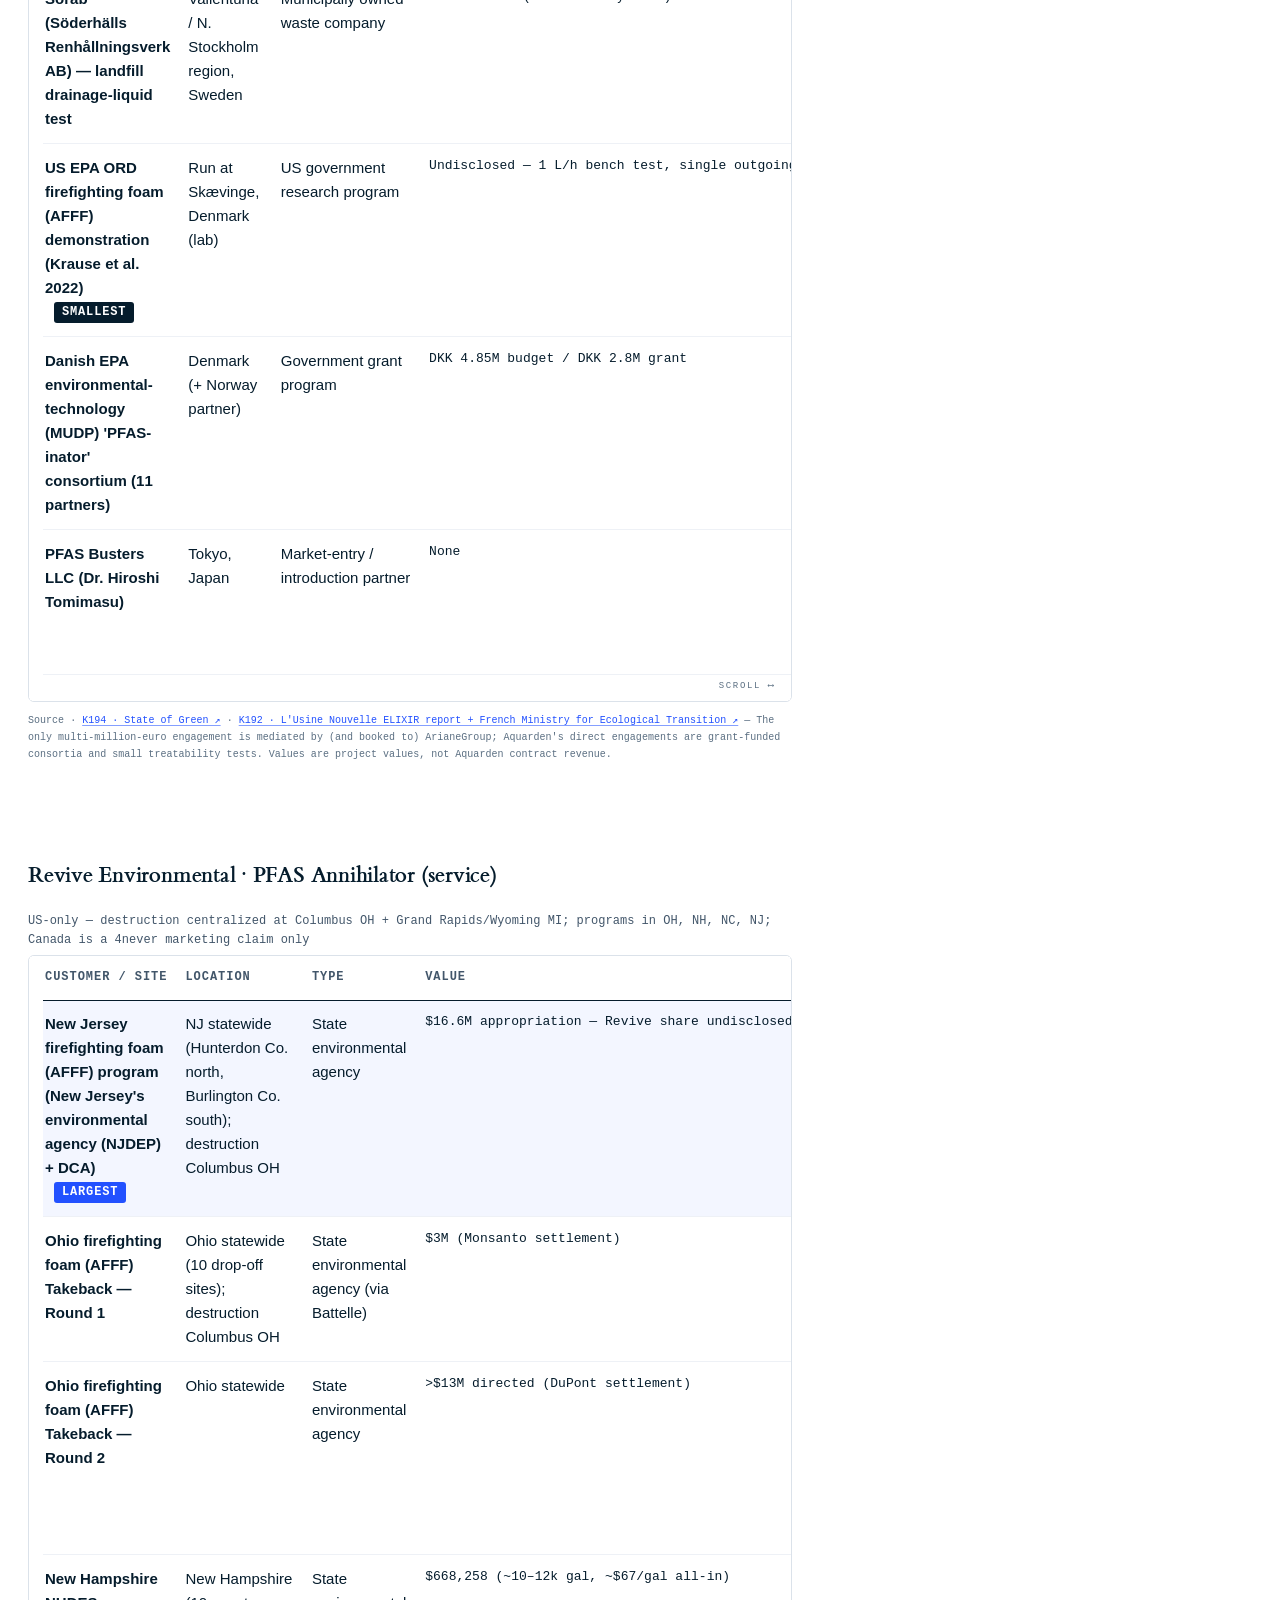
==== commit a64b3378: "SHOW ANIMATION now on all three pages (nav); ?art=on deep link enables cover art from other pages" ====
--- a/competitors.html
+++ b/competitors.html
@@ -19,6 +19,7 @@
     <a href="funding.html">Funding &amp; Grants</a>
   </div>
   <div class="tn-right">
+    <a class="art-toggle" href="index.html?art=on" title="Show the HCSP animation on the Market Analysis page">SHOW ANIMATION</a>
     <button id="reader-toggle" type="button" aria-pressed="false">READING&nbsp;MODE&nbsp;<span class="rt-state">OFF</span></button>
     <button id="tn-burger" type="button" aria-expanded="false" aria-label="Toggle navigation">☰</button>
   </div>
--- a/css/style.css
+++ b/css/style.css
@@ -83,12 +83,40 @@
   display: flex; align-items: center;
   padding: calc(var(--navh) + 4vh) 0 7vh;
 }
-.cover-stage { position: absolute; inset: 0; z-index: 0; opacity: 0.34; }
+/* Cover art is OPT-IN: hidden by default so the first screen is always clean
+   text. When the reader presses SHOW ANIMATION (html.cover-art), the artwork is
+   confined to the right side of the page, faded at its inner edge, and sits
+   below the fully opaque text panel in stacking order. It is always hidden at
+   ≤1280px and in reading mode. */
+.cover-stage {
+  position: absolute; top: 0; right: 0; bottom: 0; left: 46%;
+  z-index: 0; opacity: 0.5; display: none;
+  -webkit-mask-image: linear-gradient(to right, transparent 0, #000 22%);
+  mask-image: linear-gradient(to right, transparent 0, #000 22%);
+}
+html.cover-art .cover-stage { display: block; }
 #cover-canvas, #cover-canvas-x, #cover-canvas-w { position: absolute; inset: 0; width: 100%; height: 100%; }
+@media (max-width: 900px) {
+  html .cover-stage { display: none !important; }   /* small screens: clean text only */
+  html .cover-mode, html .art-toggle { display: none !important; }
+}
 html.reader .cover-stage { display: none; } /* reading mode: decorative art off */
-
-/* cover artwork variant switch */
-.cover-mode { margin-top: 24px; display: flex; gap: 8px; align-items: center; flex-wrap: wrap; }
+html.reader .cover-mode, html.reader .art-toggle { display: none; }
+
+/* opt-in control: reveals the artwork + the A/B/C/D variant switch */
+.art-toggle {
+  margin-top: 24px; display: inline-block;
+  font-family: var(--mono); font-size: 10.5px; font-weight: 700; letter-spacing: .14em;
+  color: var(--ink-md); background: var(--paper);
+  border: 1.5px solid var(--line); border-radius: 999px; padding: 6px 16px;
+  cursor: pointer; transition: border-color .15s, color .15s;
+}
+.art-toggle:hover { border-color: var(--ink); color: var(--ink); }
+.art-toggle[aria-pressed="true"] { border-color: var(--red); color: var(--red); }
+
+/* cover artwork variant switch — only visible while the art is on */
+.cover-mode { margin-top: 14px; display: none; gap: 8px; align-items: center; flex-wrap: wrap; }
+html.cover-art .cover-mode { display: flex; }
 html.reader .cover-mode { display: none; }
 .cover-mode::before {
   content: "COVER ART"; font-family: var(--mono); font-size: 9px;
@@ -110,7 +138,8 @@
 .cover-inner button, .cover-inner a { pointer-events: auto; }
 .cover-panel {
   pointer-events: auto;
-  background: var(--paper);
+  position: relative; z-index: 3;      /* always above the artwork layer */
+  background: var(--paper);            /* fully opaque — no animation pixels behind any word */
   border: 1px solid var(--line);
   box-shadow: var(--shadow);
   border-radius: 10px;
@@ -266,6 +295,7 @@
 .chart-frame {
   background: transparent; border: 0; box-shadow: none;
   padding: 8px 0 4px; position: relative;
+  overflow: hidden; /* viewBox-scaled svg labels may overshoot the frame at small widths — clip, never scroll */
 }
 .chart-title { font-weight: 700; font-size: 17.5px; letter-spacing: -0.01em; margin: 0 0 3px 0; padding-right: 300px; }
 @media (max-width: 768px) {
@@ -275,6 +305,117 @@
 .chart-sub { font-family: var(--mono); font-size: 10.5px; color: var(--ink-lo); margin: 0 0 14px 0; letter-spacing: .04em; padding-bottom: 8px; border-bottom: 1px solid var(--line-lo); }
 .chart-src { font-family: var(--mono); font-size: 10px; color: var(--ink-lo); margin: 10px 0 4px; }
 .chart-frame svg text { font-family: var(--mono); }
+
+/* ── §5 plain-language decision board ("The bottom line") ── */
+.vboard { margin-top: 6px; }
+.vb-group { margin: 0 0 34px; }
+.vb-group:last-of-type { margin-bottom: 26px; }
+.vb-head {
+  font-family: var(--sans); font-size: 17px; font-weight: 800;
+  letter-spacing: .02em; margin: 0 0 4px; padding-bottom: 9px;
+  border-bottom: 3px solid var(--ink);
+}
+.vb-go .vb-head { color: var(--green); border-color: var(--green); }
+.vb-next .vb-head { color: var(--red); border-color: var(--red); }
+.vb-cond .vb-head { color: var(--ink-md); border-color: var(--ink-md); }
+.vb-note { font-size: 14px; color: var(--ink-md); margin: 0 0 6px; line-height: 1.6; }
+.vb-row {
+  display: flex; gap: 16px; align-items: flex-start;
+  padding: 13px 10px 13px 6px; border-bottom: 1px solid var(--line-lo);
+  cursor: pointer; border-radius: 4px;
+}
+.vb-row:hover { background: var(--paper-hi); }
+.vb-row:focus-visible { outline: 2px solid var(--red); outline-offset: 1px; }
+.vb-score {
+  flex: 0 0 58px; text-align: center;
+  font-family: var(--mono); font-size: 21px; font-weight: 700;
+  font-variant-numeric: tabular-nums; padding-top: 1px;
+}
+.vb-go .vb-score { color: var(--green); }
+.vb-next .vb-score { color: var(--red); }
+.vb-cond .vb-score { color: var(--ink-md); }
+.vb-body { display: flex; flex-direction: column; gap: 3px; min-width: 0; }
+.vb-name { font-size: 15.5px; font-weight: 700; color: var(--ink); line-height: 1.35; }
+.vb-why { font-size: 14px; color: var(--ink-md); line-height: 1.6; }
+.vb-first { font-size: 13px; color: var(--ink-lo); line-height: 1.55; }
+.vb-first::before { content: ""; }
+.vb-change {
+  border: 1.5px solid var(--ink); border-radius: 6px;
+  padding: 16px 20px 10px; margin-top: 8px; background: var(--paper-hi);
+}
+.vb-change-h {
+  font-family: var(--sans); font-size: 16px; font-weight: 800;
+  margin: 0 0 8px; color: var(--ink);
+}
+.vb-change ul { list-style: none; margin: 0; padding: 0; }
+.vb-change li {
+  position: relative; padding: 9px 6px 9px 24px; margin: 0;
+  border-top: 1px solid var(--line); font-size: 14px; line-height: 1.65;
+  color: var(--ink-md); cursor: pointer; border-radius: 4px;
+}
+.vb-change li:hover { background: #fff; }
+.vb-change li::before {
+  content: ""; position: absolute; left: 6px; top: 17px;
+  width: 7px; height: 7px; background: var(--neg);
+}
+@media (max-width: 768px) {
+  .vb-score { flex-basis: 46px; font-size: 18px; }
+  .vb-name { font-size: 14.5px; }
+}
+
+/* ── Key dates timeline (replaces the catalyst wall chart) ──
+   Plain vertical list: year groupings, one row per dated event,
+   generous whitespace, ≥13px body text, AA contrast, always static. */
+.tl { margin-top: 14px; }
+.tl-group {
+  font-family: var(--mono); font-size: 15px; font-weight: 700; letter-spacing: .14em;
+  color: var(--ink); margin: 34px 0 6px; padding-bottom: 8px;
+  border-bottom: 2px solid var(--ink);
+}
+.tl-group:first-child { margin-top: 0; }
+.tl-group-closed {
+  color: var(--ink-md); border-bottom-color: var(--line);
+  font-size: 12px; text-transform: uppercase; letter-spacing: .2em;
+}
+.tl-row {
+  display: flex; gap: 26px; align-items: flex-start;
+  padding: 18px 14px; border-bottom: 1px solid var(--line-lo);
+  cursor: pointer; border-radius: 6px;
+}
+.tl-row:hover { background: var(--paper-hi); }
+.tl-row:focus-visible { outline: 2px solid var(--red); outline-offset: 2px; }
+.tl-when { flex: 0 0 118px; padding-top: 2px; }
+.tl-date {
+  display: block; font-family: var(--mono); font-weight: 700; font-size: 16px;
+  letter-spacing: .04em; color: var(--ink); white-space: nowrap;
+}
+.tl-tag {
+  display: inline-block; margin-top: 7px;
+  font-family: var(--mono); font-size: 10px; font-weight: 700; letter-spacing: .12em;
+  padding: 2px 8px; border-radius: 999px; border: 1px solid var(--line);
+  color: var(--ink-md); background: var(--paper);
+}
+.tl-demand .tl-tag { color: var(--red); border-color: var(--red); }
+.tl-risk .tl-tag { color: var(--neg); border-color: var(--neg); }
+.tl-fund .tl-tag { color: var(--ink); border-color: var(--ink); }
+.tl-main { flex: 1; min-width: 0; }
+.tl-name {
+  font-family: var(--serif); font-weight: 700; font-size: 17px;
+  color: var(--ink); line-height: 1.35; margin: 0 0 4px;
+}
+.tl-mean { font-size: 14px; line-height: 1.65; color: var(--ink-md); margin: 0; }
+.tl-act { font-size: 13.5px; line-height: 1.6; color: var(--ink); margin: 7px 0 0; }
+.tl-act b { color: var(--red); font-family: var(--mono); font-size: 11px; letter-spacing: .1em; text-transform: uppercase; }
+/* CLOSED rows: muted, struck date, uniform grey */
+.tl-closed { opacity: 0.62; }
+.tl-closed .tl-date { color: var(--ink-md); text-decoration: line-through; }
+.tl-closed .tl-name { color: var(--ink-md); font-weight: 700; }
+.tl-closed .tl-tag { color: var(--ink-md); border-color: var(--ink-md); background: var(--paper-hi); }
+@media (max-width: 640px) {
+  .tl-row { flex-direction: column; gap: 8px; padding: 16px 8px; }
+  .tl-when { flex-basis: auto; display: flex; align-items: baseline; gap: 12px; }
+  .tl-tag { margin-top: 0; }
+}
 
 /* metric strip */
 .metric-strip {
@@ -397,7 +538,8 @@
 #sec-sources { padding: 100px 0 80px; border-top: 1px solid var(--line-lo); }
 #source-list { margin-top: 4px; display: grid; grid-template-columns: 1fr 1fr; column-gap: 48px; align-items: start; }
 @media (max-width: 1420px) { #source-list { grid-template-columns: 1fr; } }
-.src-row { display: block; padding: 10px 0 11px; border-bottom: 1px solid var(--line-lo); font-size: 13px; }
+.src-row { display: block; padding: 10px 0 11px; border-bottom: 1px solid var(--line-lo); font-size: 13px; overflow-wrap: anywhere; }
+.src-row .s-fact, .src-row .s-cite { overflow-wrap: anywhere; }
 .src-row .s-fact { display: block; color: var(--ink); line-height: 1.55; }
 .src-row .s-cite { display: block; font-family: var(--mono); font-size: 10.5px; color: var(--ink-md); margin-top: 4px; line-height: 1.6; }
 .colophon { margin-top: 40px; font-family: var(--mono); font-size: 10.5px; color: var(--ink-lo); line-height: 2; }
@@ -1091,3 +1233,89 @@
 }
 details.glossary dd { margin: 0; font-size: 13px; line-height: 1.5; color: var(--ink-md); }
 @media (max-width: 700px) { details.glossary dl { grid-template-columns: 1fr; } }
+
+/* ═══ §3C The energy advantage — scenario selector ═══ */
+.es-grid { display: grid; grid-template-columns: repeat(3, 1fr); gap: 14px; margin-top: 8px; }
+@media (max-width: 1180px) { .es-grid { grid-template-columns: repeat(2, 1fr); } }
+@media (max-width: 700px) { .es-grid { grid-template-columns: 1fr; } }
+.es-card {
+  display: flex; flex-direction: column; align-items: stretch; text-align: left;
+  background: var(--paper); border: 1px solid var(--line); border-radius: 6px;
+  padding: 16px 18px 14px; cursor: pointer; font-family: inherit;
+  transition: border-color .15s ease, box-shadow .15s ease;
+}
+.es-card:hover { border-color: var(--red); box-shadow: var(--shadow); }
+.es-card:focus-visible { outline: 2px solid var(--red); outline-offset: 2px; }
+.es-card[aria-selected="true"] { border-color: var(--red); border-width: 2px; padding: 15px 17px 13px; box-shadow: var(--shadow); }
+.es-letter {
+  font-family: var(--mono); font-weight: 700; font-size: 13px; color: #fff;
+  background: var(--red); border-radius: 3px; align-self: flex-start;
+  padding: 2px 9px; letter-spacing: .04em;
+}
+.es-letter.big { font-size: 17px; padding: 4px 12px; }
+.es-name { font-family: var(--serif); font-weight: 700; font-size: 21px; color: var(--ink); margin-top: 10px; line-height: 1.25; }
+.es-tag { font-family: var(--mono); font-size: 12px; color: var(--red); margin-top: 3px; line-height: 1.5; }
+.es-card-txt { font-size: 13.5px; color: var(--ink-md); line-height: 1.62; margin-top: 9px; }
+.es-open { font-family: var(--mono); font-size: 12px; font-weight: 700; letter-spacing: .1em; color: var(--red); margin-top: 12px; }
+.es-card[aria-selected="true"] .es-open { color: var(--red-hi); }
+
+.es-detail { display: none; margin-top: 26px; border-top: 2px solid var(--ink); padding-top: 22px; }
+.es-detail.on { display: block; }
+.es-d-head { display: flex; gap: 16px; align-items: flex-start; }
+.es-d-name { font-family: var(--serif); font-size: 27px; font-weight: 700; color: var(--ink); margin: 0; line-height: 1.2; }
+.es-d-tag { font-family: var(--mono); font-size: 12.5px; color: var(--ink-md); margin: 4px 0 0; }
+.es-h {
+  font-family: var(--mono); font-size: 12.5px; font-weight: 700; letter-spacing: .14em;
+  text-transform: uppercase; color: var(--ink); margin: 30px 0 10px;
+  padding-top: 14px; border-top: 1px solid var(--line-lo);
+}
+.es-ill { color: var(--neg); font-weight: 400; letter-spacing: .06em; }
+
+.es-diagram { background: var(--paper-hi); border: 1px solid var(--line-lo); border-radius: 6px; padding: 14px 12px 6px; }
+.es-svg { display: block; width: 100%; height: auto; }
+.es-svg-lab { font-family: Menlo, Consolas, monospace; font-size: 12.5px; font-weight: 700; letter-spacing: .1em; }
+.es-svg-val { font-family: -apple-system, "Segoe UI", Roboto, Arial, sans-serif; font-size: 12.5px; fill: #42566a; }
+.es-svg-feed { font-family: -apple-system, "Segoe UI", Roboto, Arial, sans-serif; font-size: 12.5px; fill: #eef2f6; }
+.es-svg-cap { font-family: var(--mono); font-size: 12px; color: var(--ink-md); padding: 8px 4px 8px; }
+
+.es-earns { display: grid; grid-template-columns: repeat(3, 1fr); gap: 14px; }
+@media (max-width: 860px) { .es-earns { grid-template-columns: 1fr; } }
+.es-earn {
+  border: 1px solid var(--line); border-radius: 6px; padding: 14px 16px;
+  cursor: pointer; background: var(--paper); transition: border-color .15s ease;
+}
+.es-earn:hover, .es-earn:focus-visible { border-color: var(--red); outline: none; }
+.es-earn-t { display: block; font-family: var(--mono); font-size: 12.5px; font-weight: 700; letter-spacing: .1em; text-transform: uppercase; color: var(--red); }
+.es-earn-d { display: block; font-size: 13.5px; color: var(--ink); line-height: 1.6; margin-top: 7px; }
+.es-earn-src { display: block; font-family: var(--mono); font-size: 12px; color: var(--ink-md); margin-top: 9px; }
+
+table.es-econ td { font-size: 13.5px; }
+.es-econ-row { cursor: pointer; }
+.es-econ-row:hover td { background: var(--paper-hi); }
+.es-econ-row td.num { font-family: var(--mono); font-size: 12.5px; font-weight: 700; color: var(--ink); }
+
+.es-needs li { font-size: 14px; }
+.es-drills { display: flex; flex-wrap: wrap; gap: 9px; }
+.es-drill { font-size: 12px; }
+
+/* guardrail cards reuse the term-mag register */
+.es-guard { cursor: pointer; }
+.es-guard-t { font-size: 19px !important; }
+.es-guard-src { font-family: var(--mono); font-size: 12px !important; color: var(--ink-md) !important; margin-top: 12px; opacity: 1 !important; }
+.es-guard:hover .es-guard-src, .es-guard:focus-within .es-guard-src { opacity: 1 !important; }
+
+/* ── §3C materials-recovery roadmap block ── */
+.mr-badge {
+  display: inline-block; margin: 0 0 14px;
+  font-family: var(--mono); font-size: 12.5px; font-weight: 700;
+  letter-spacing: .12em; text-transform: uppercase;
+  color: var(--neg); border: 1.5px solid var(--neg); border-radius: 4px;
+  padding: 5px 12px;
+}
+table.mr-table th { font-size: 12px; white-space: normal; min-width: 110px; }
+table.mr-table td { font-size: 14.5px; }
+.mr-row { cursor: pointer; }
+.mr-row:hover td { background: var(--paper-hi); }
+.mr-row:focus-visible { outline: 2px solid var(--red); outline-offset: -2px; }
+.mr-sub { font-weight: 600; color: var(--ink); min-width: 170px; }
+.mr-note { color: var(--ink-md); }
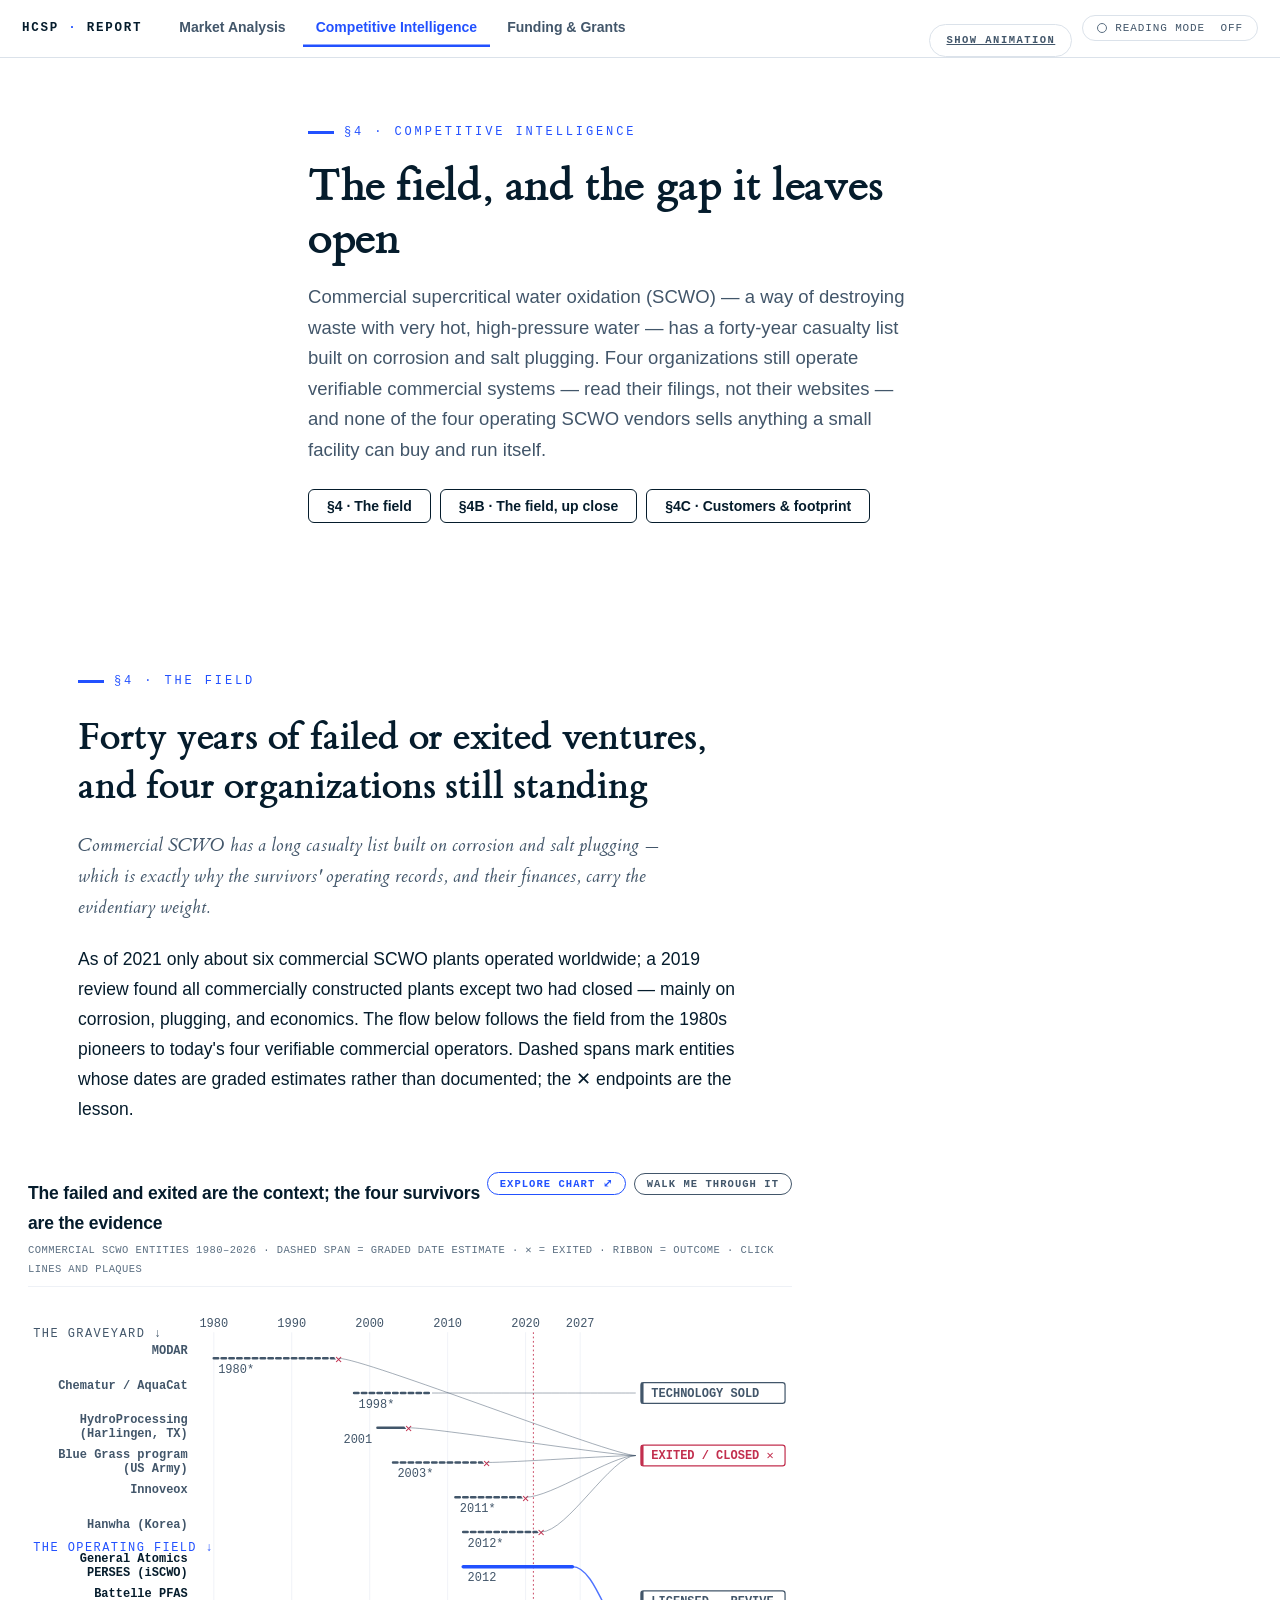
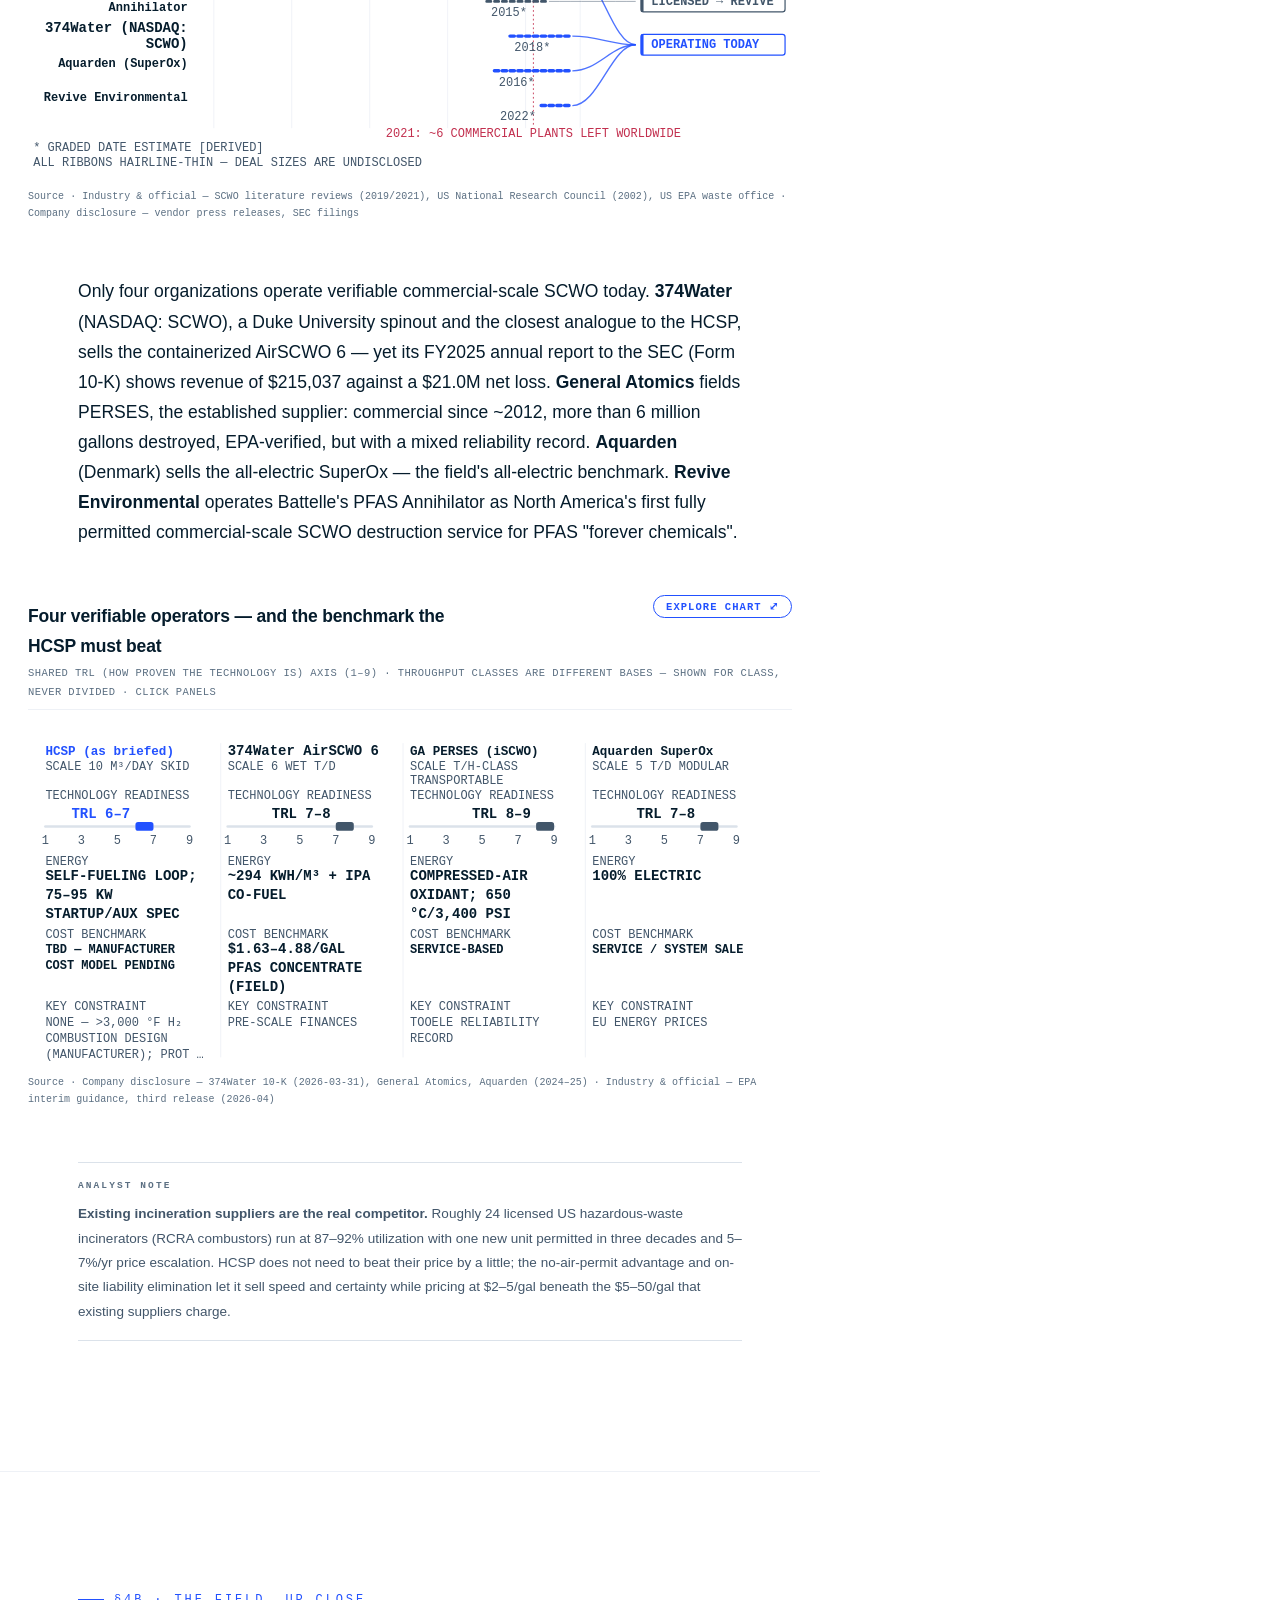
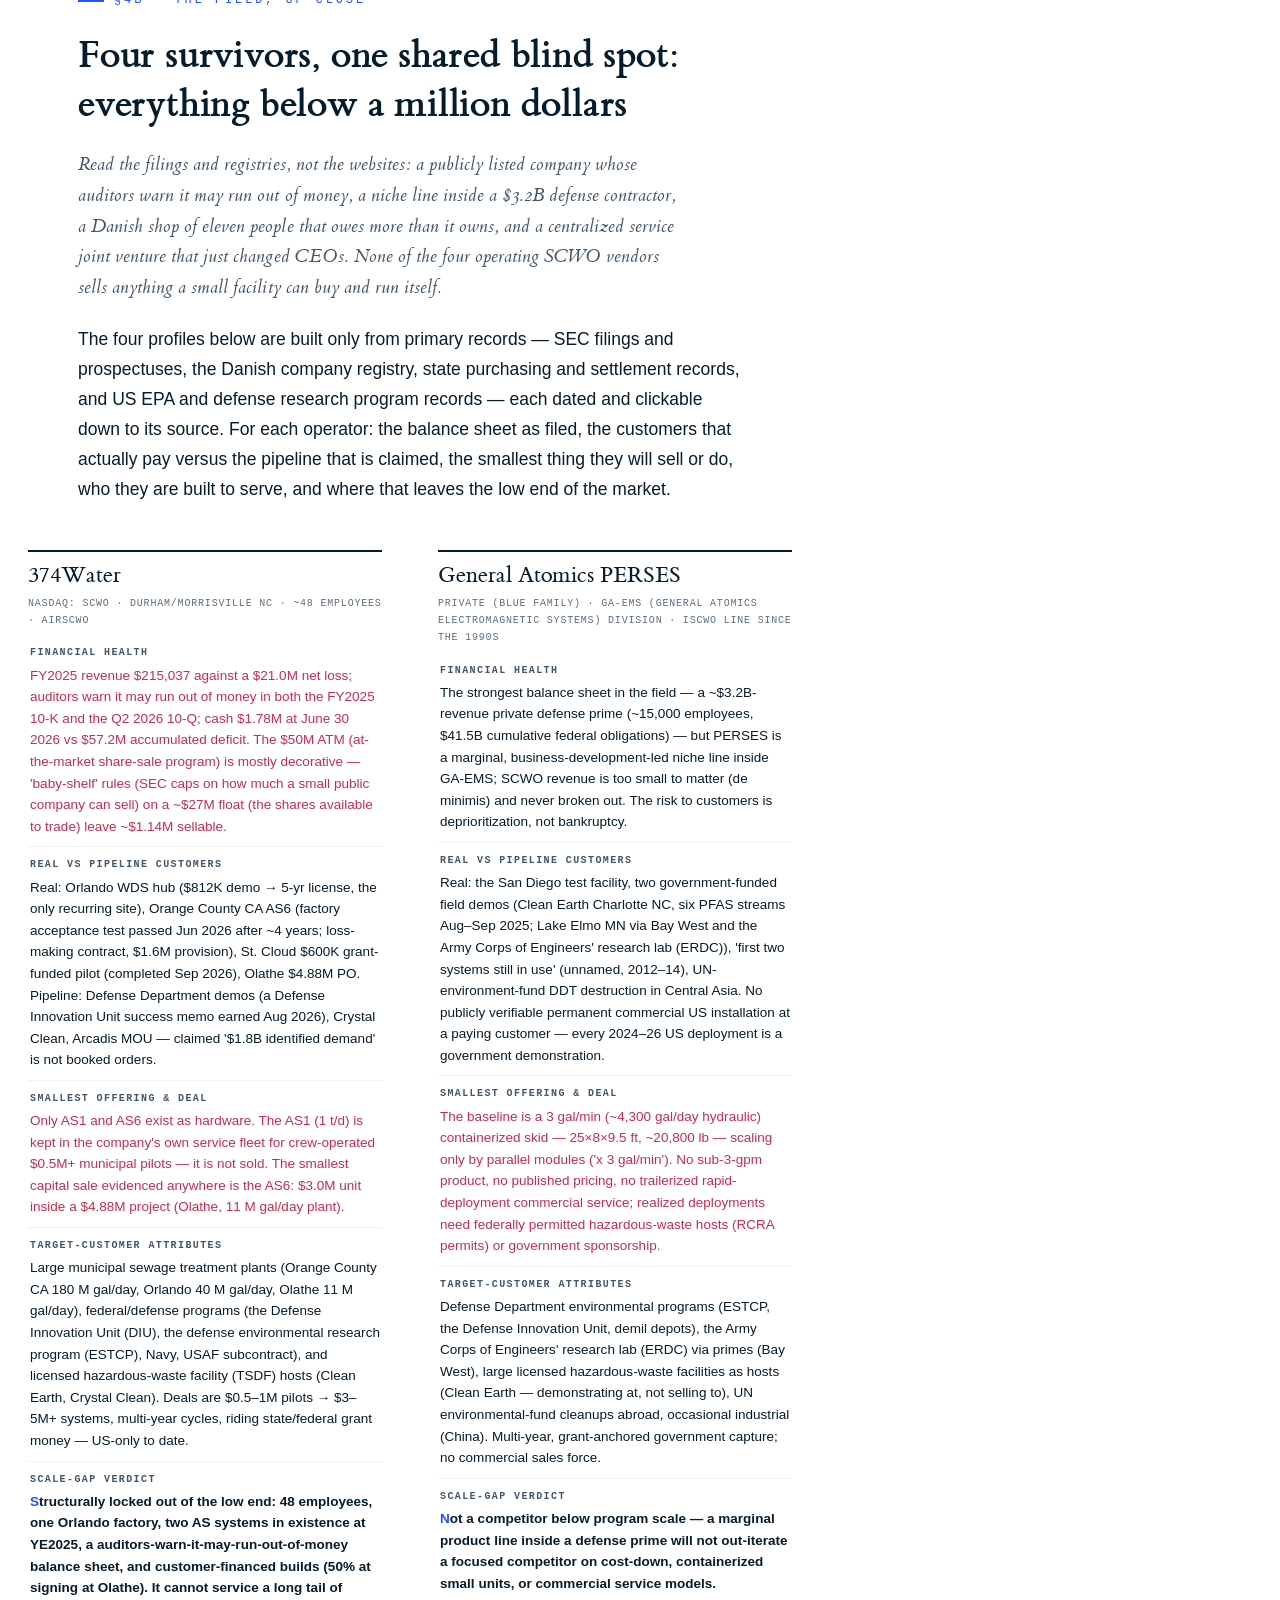
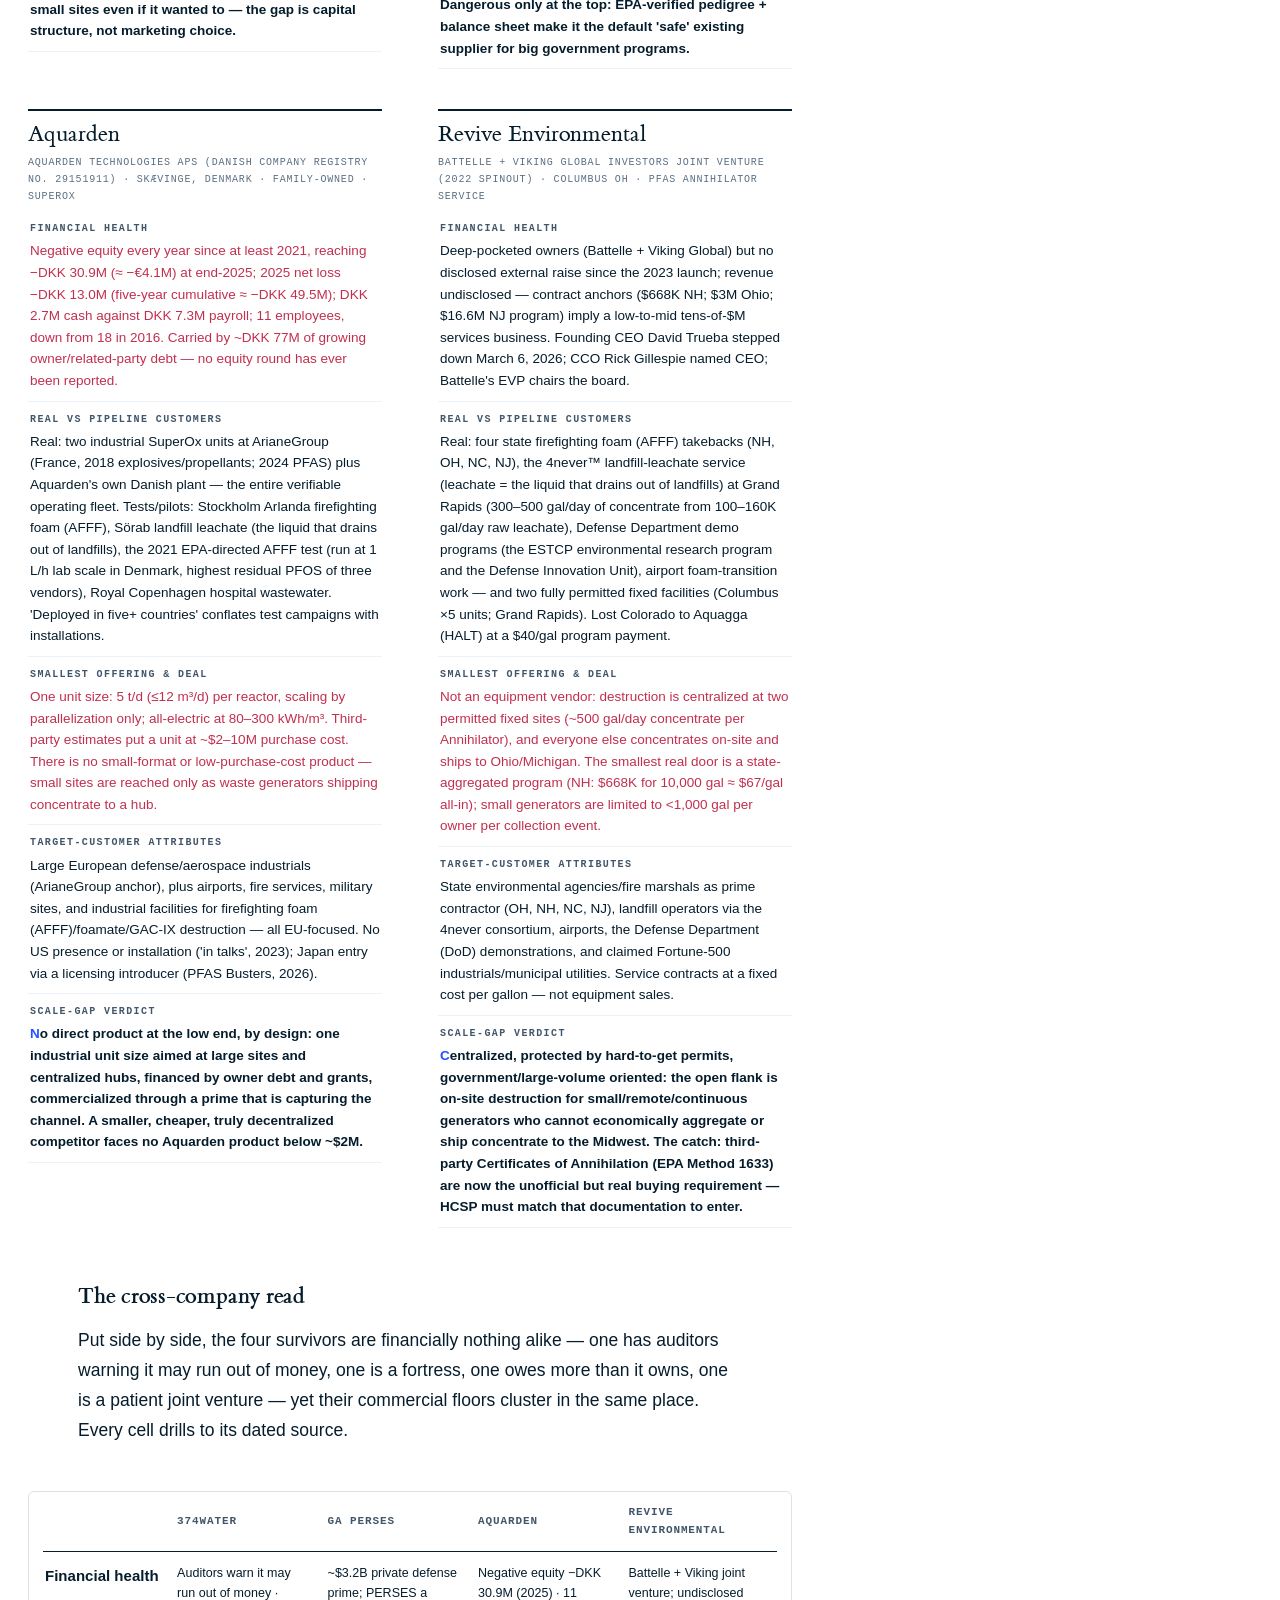
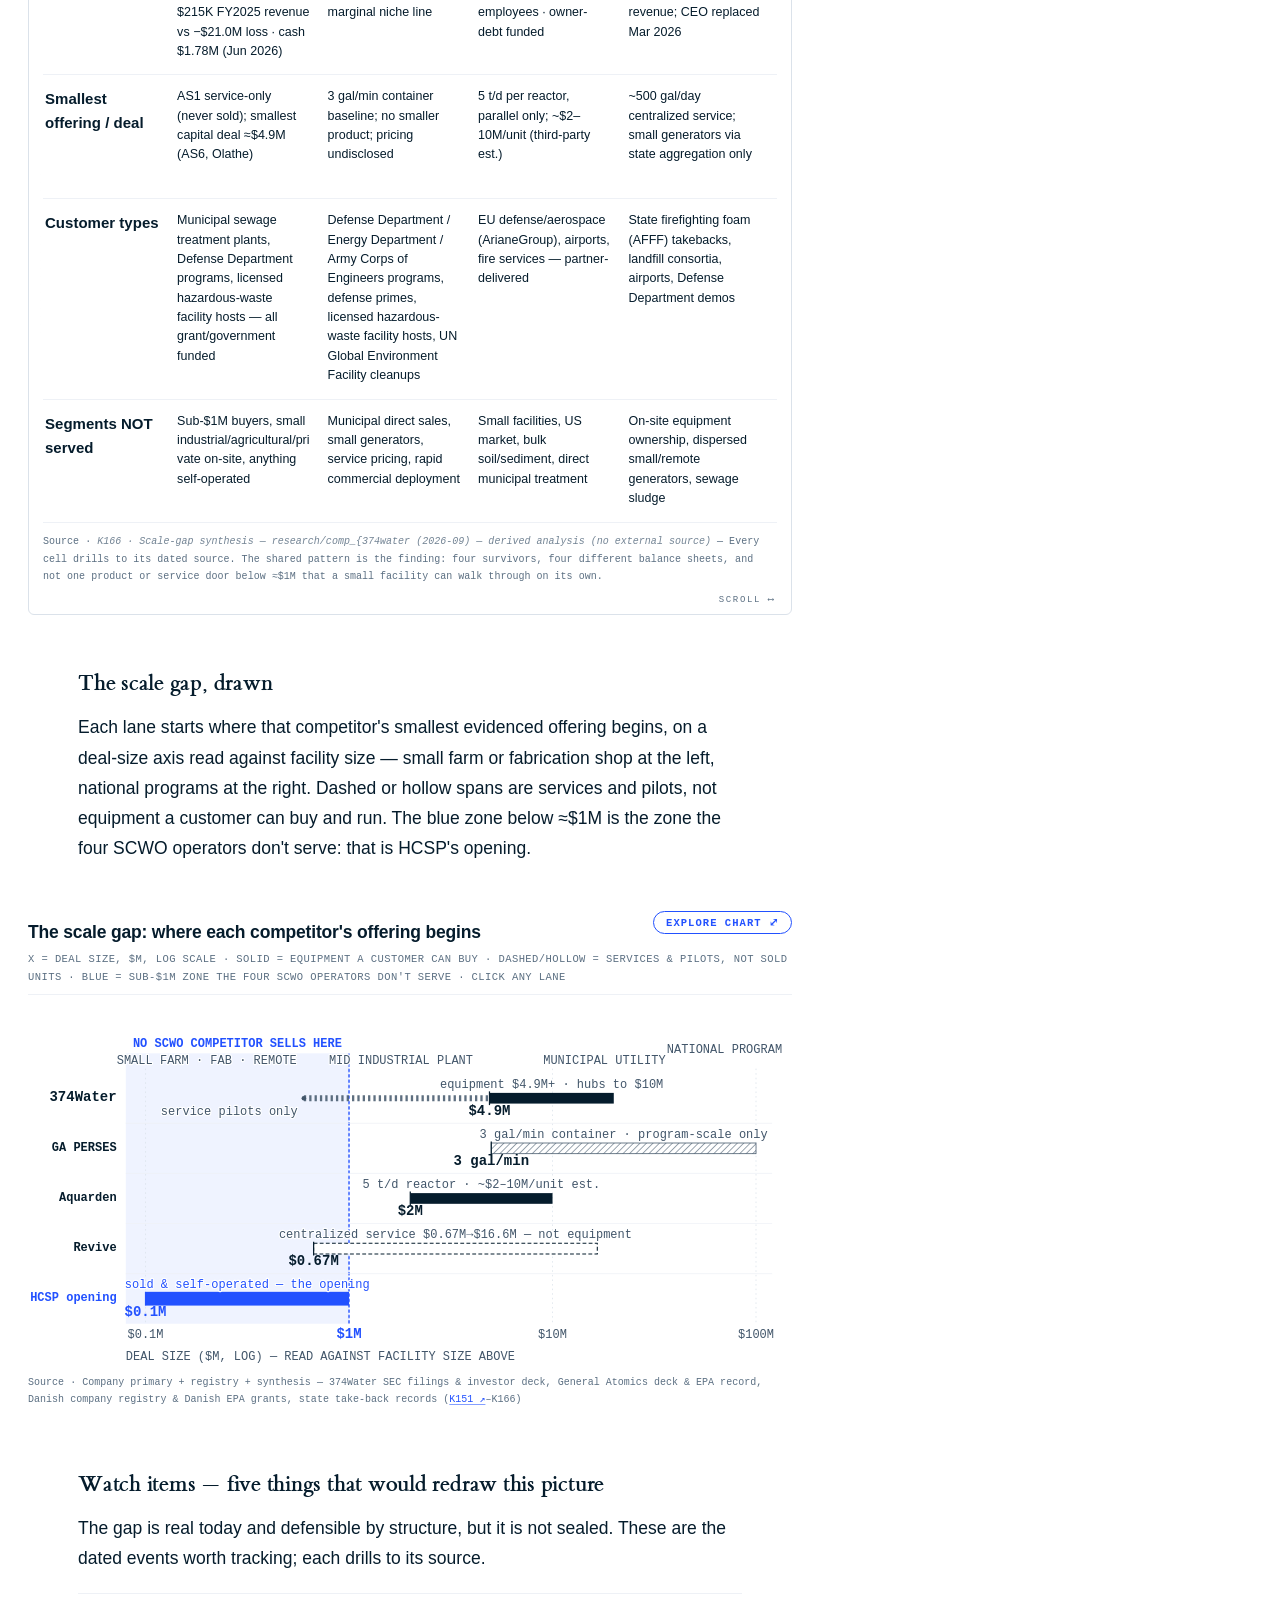
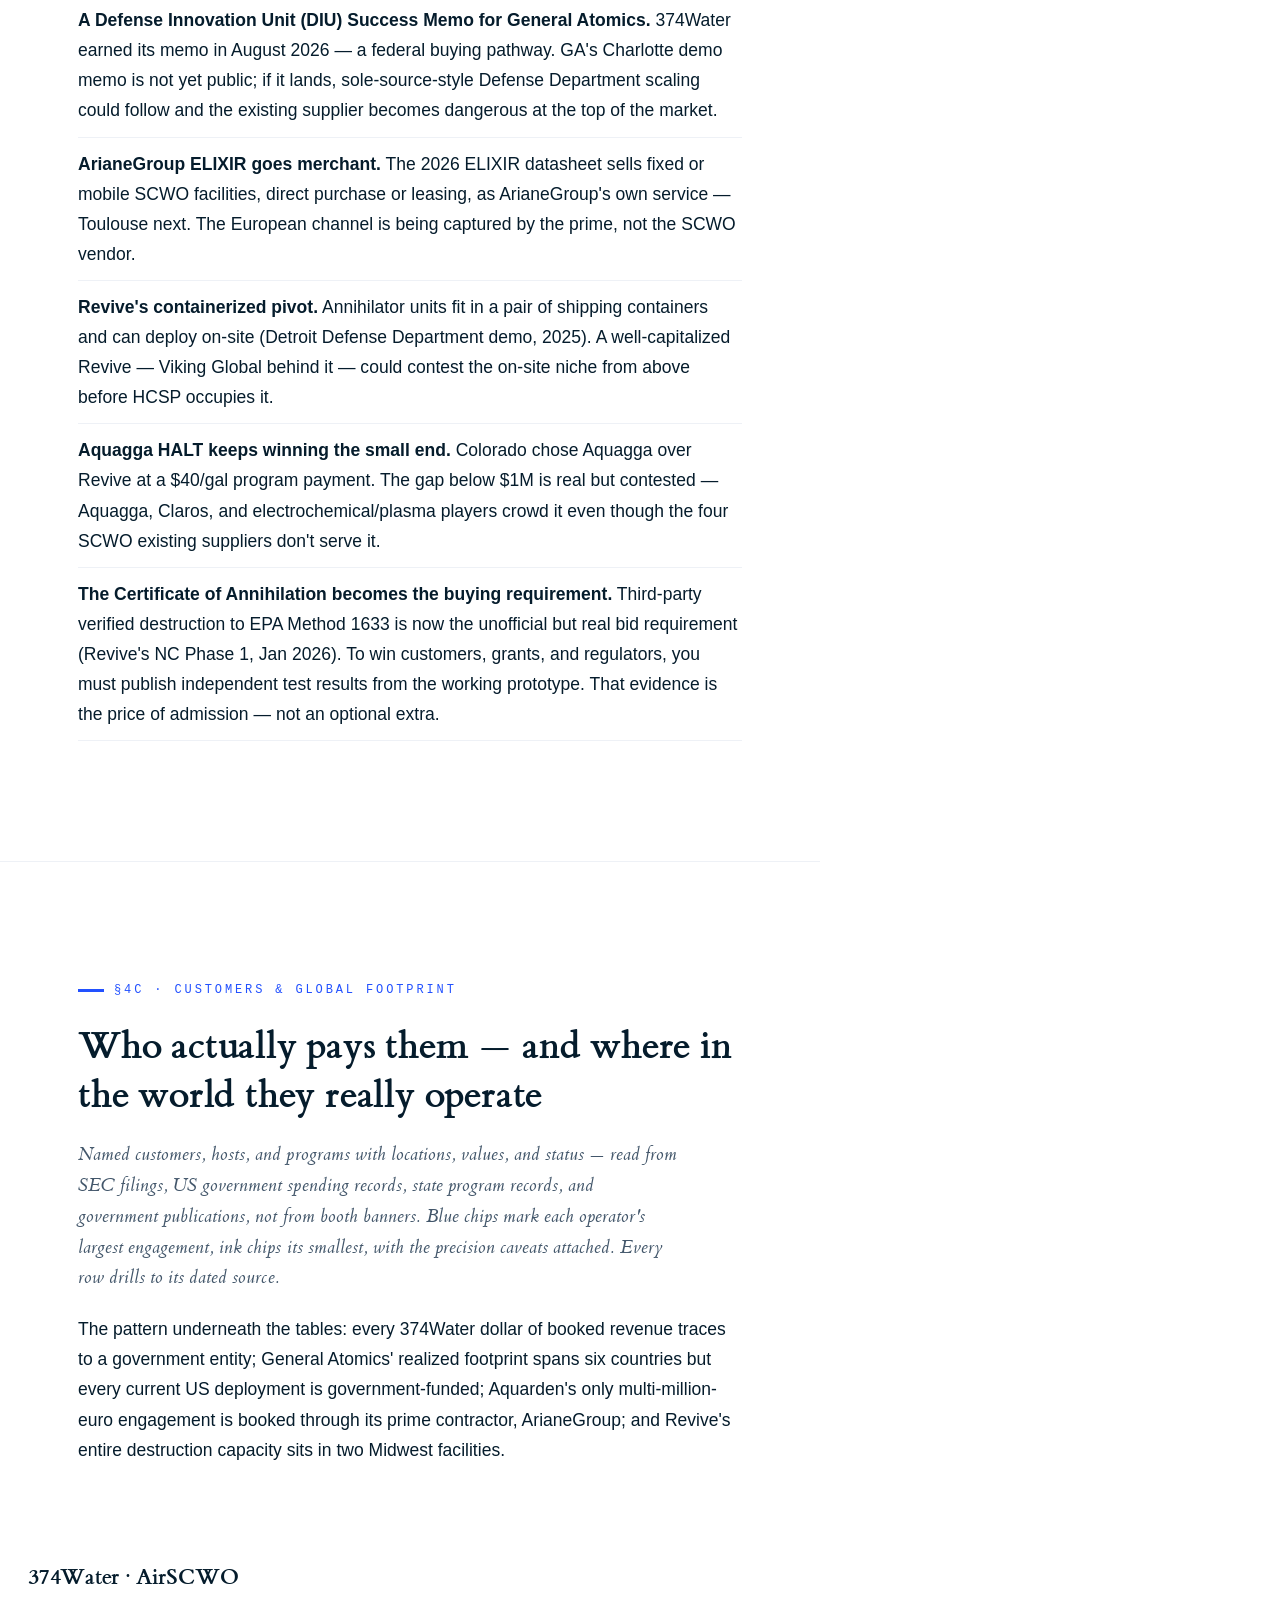
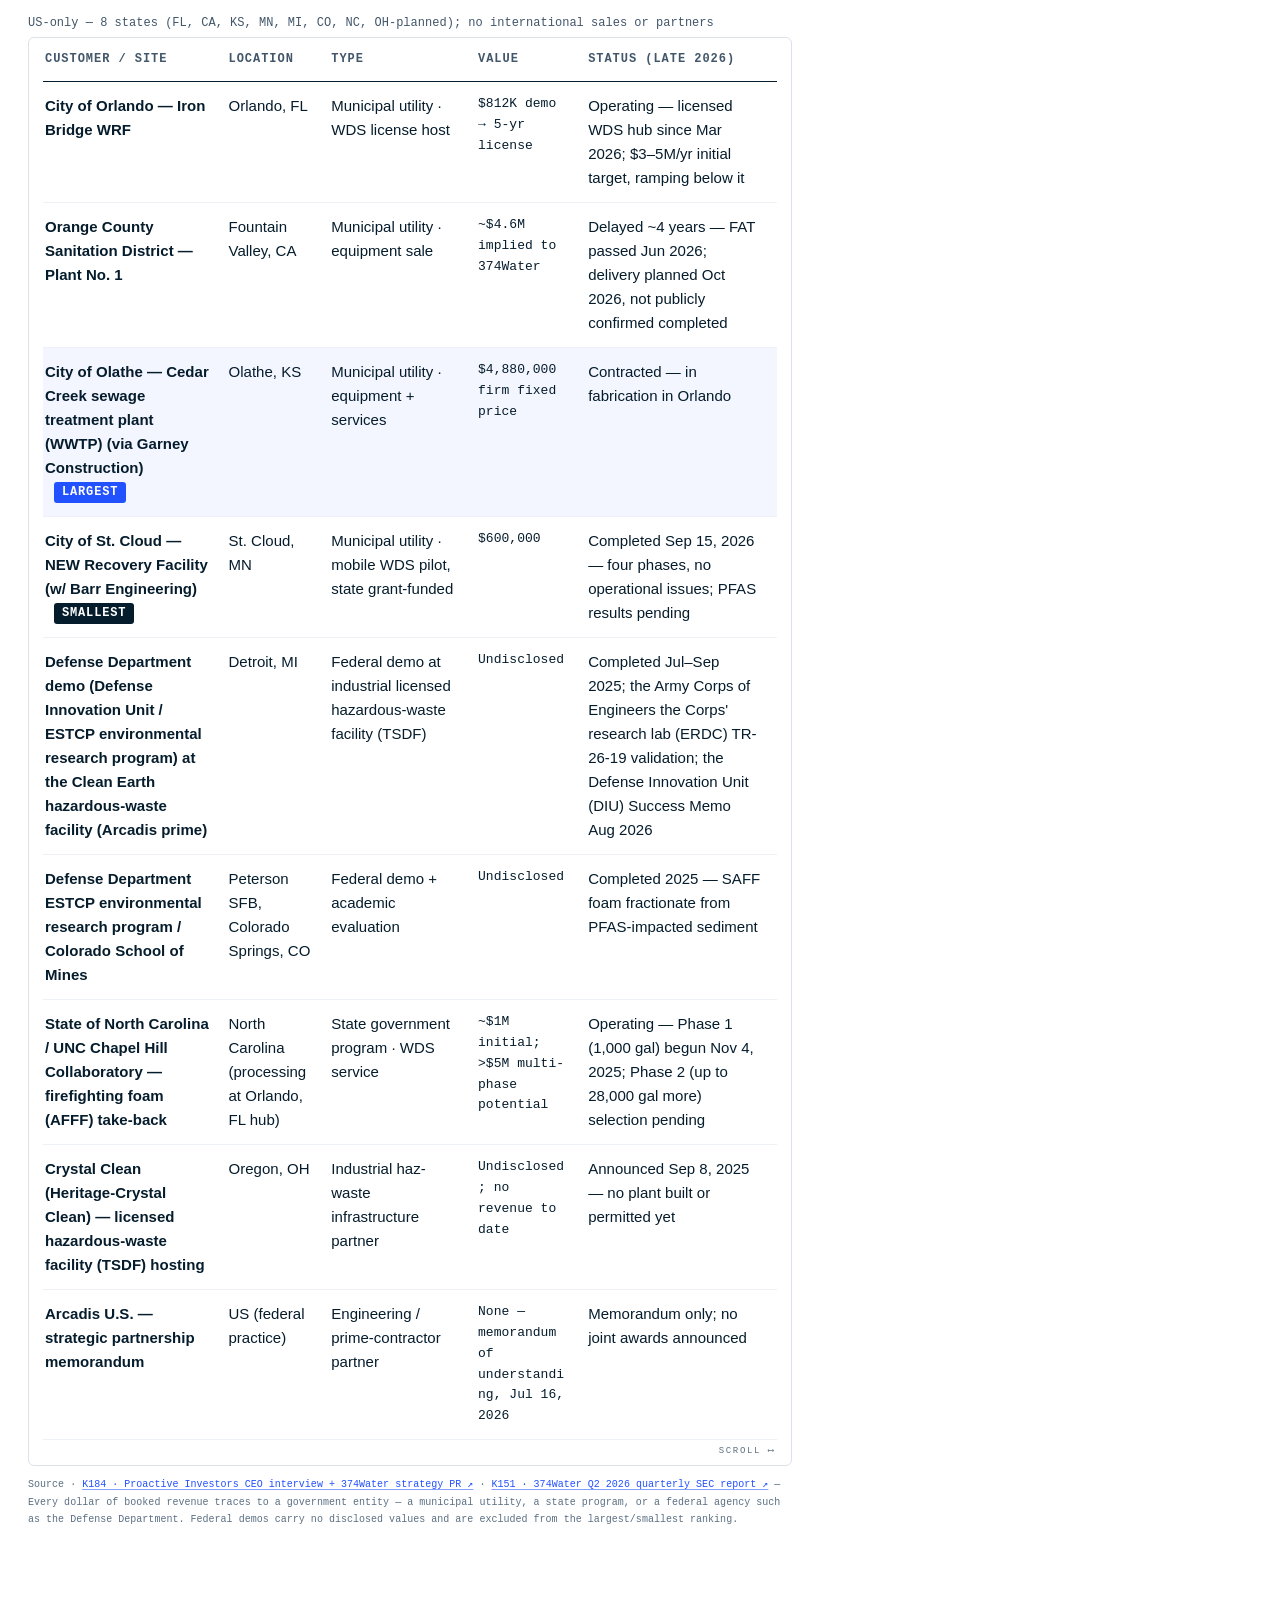
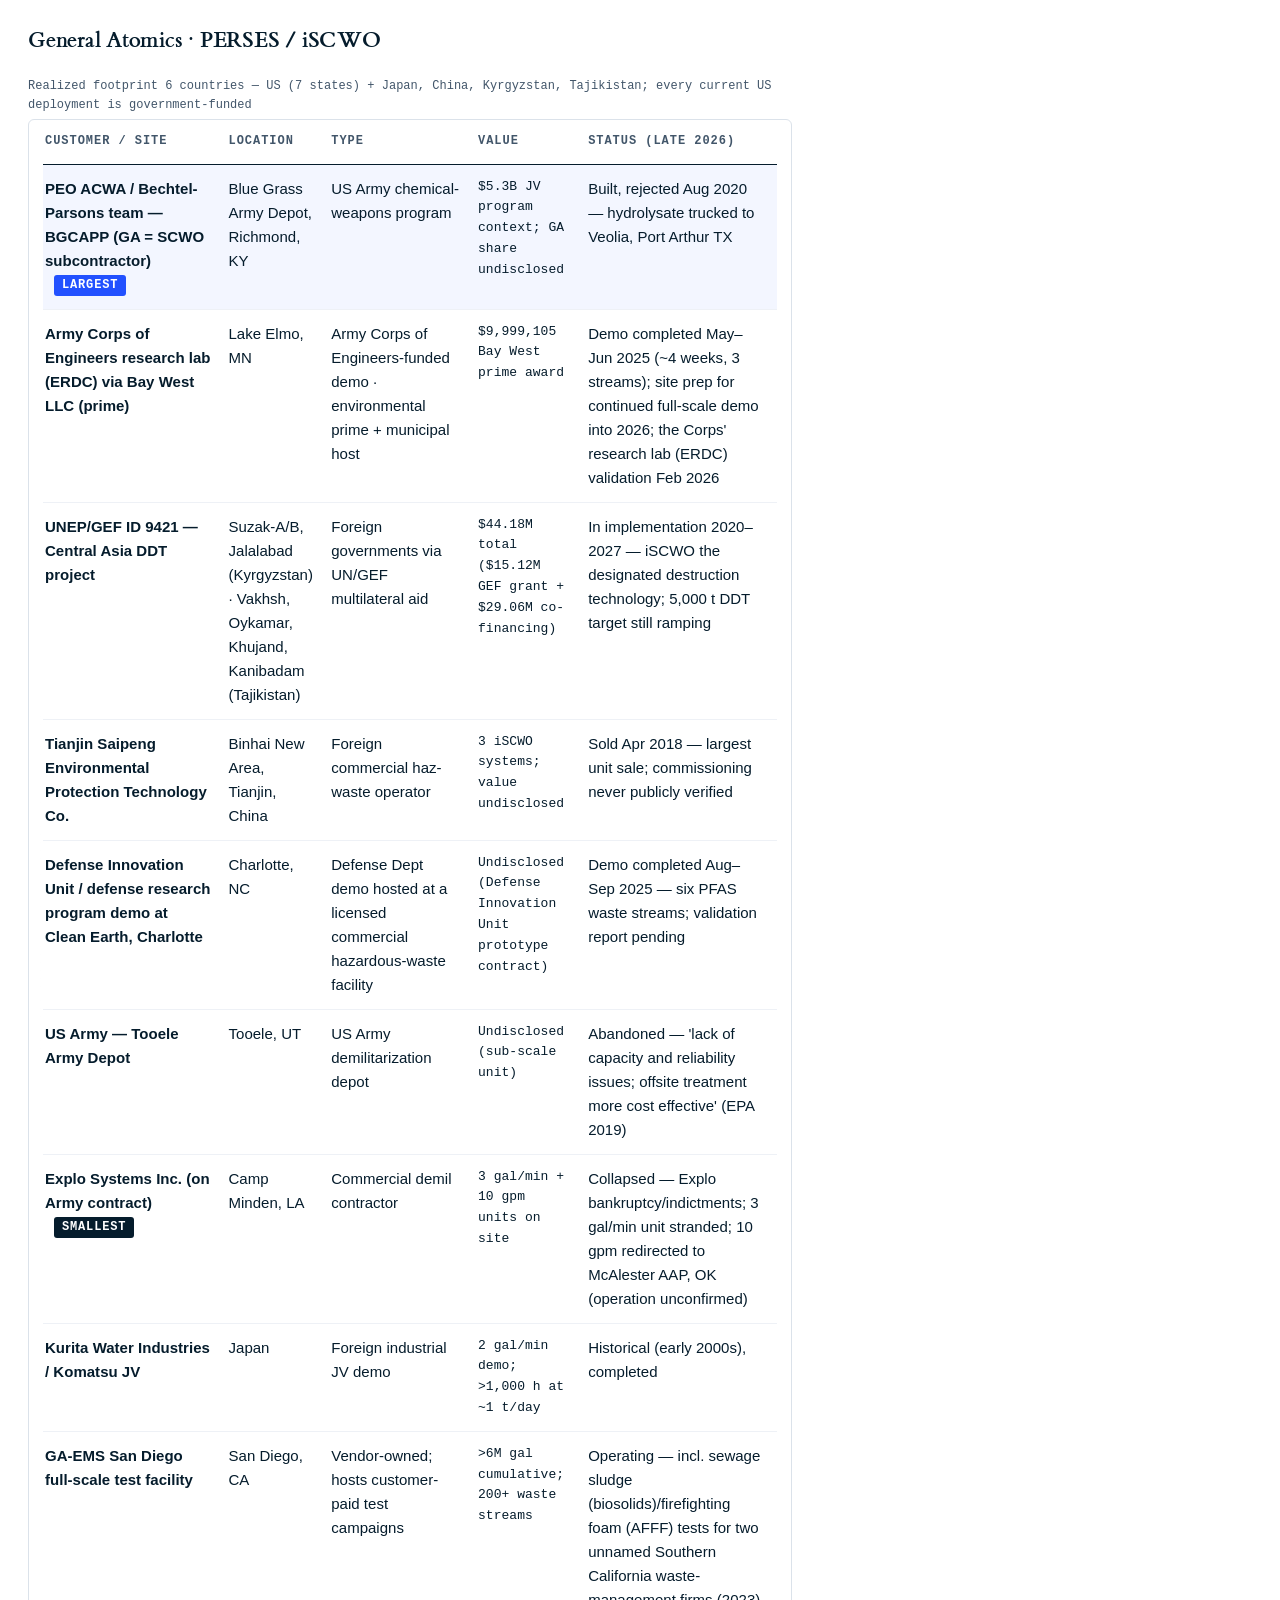
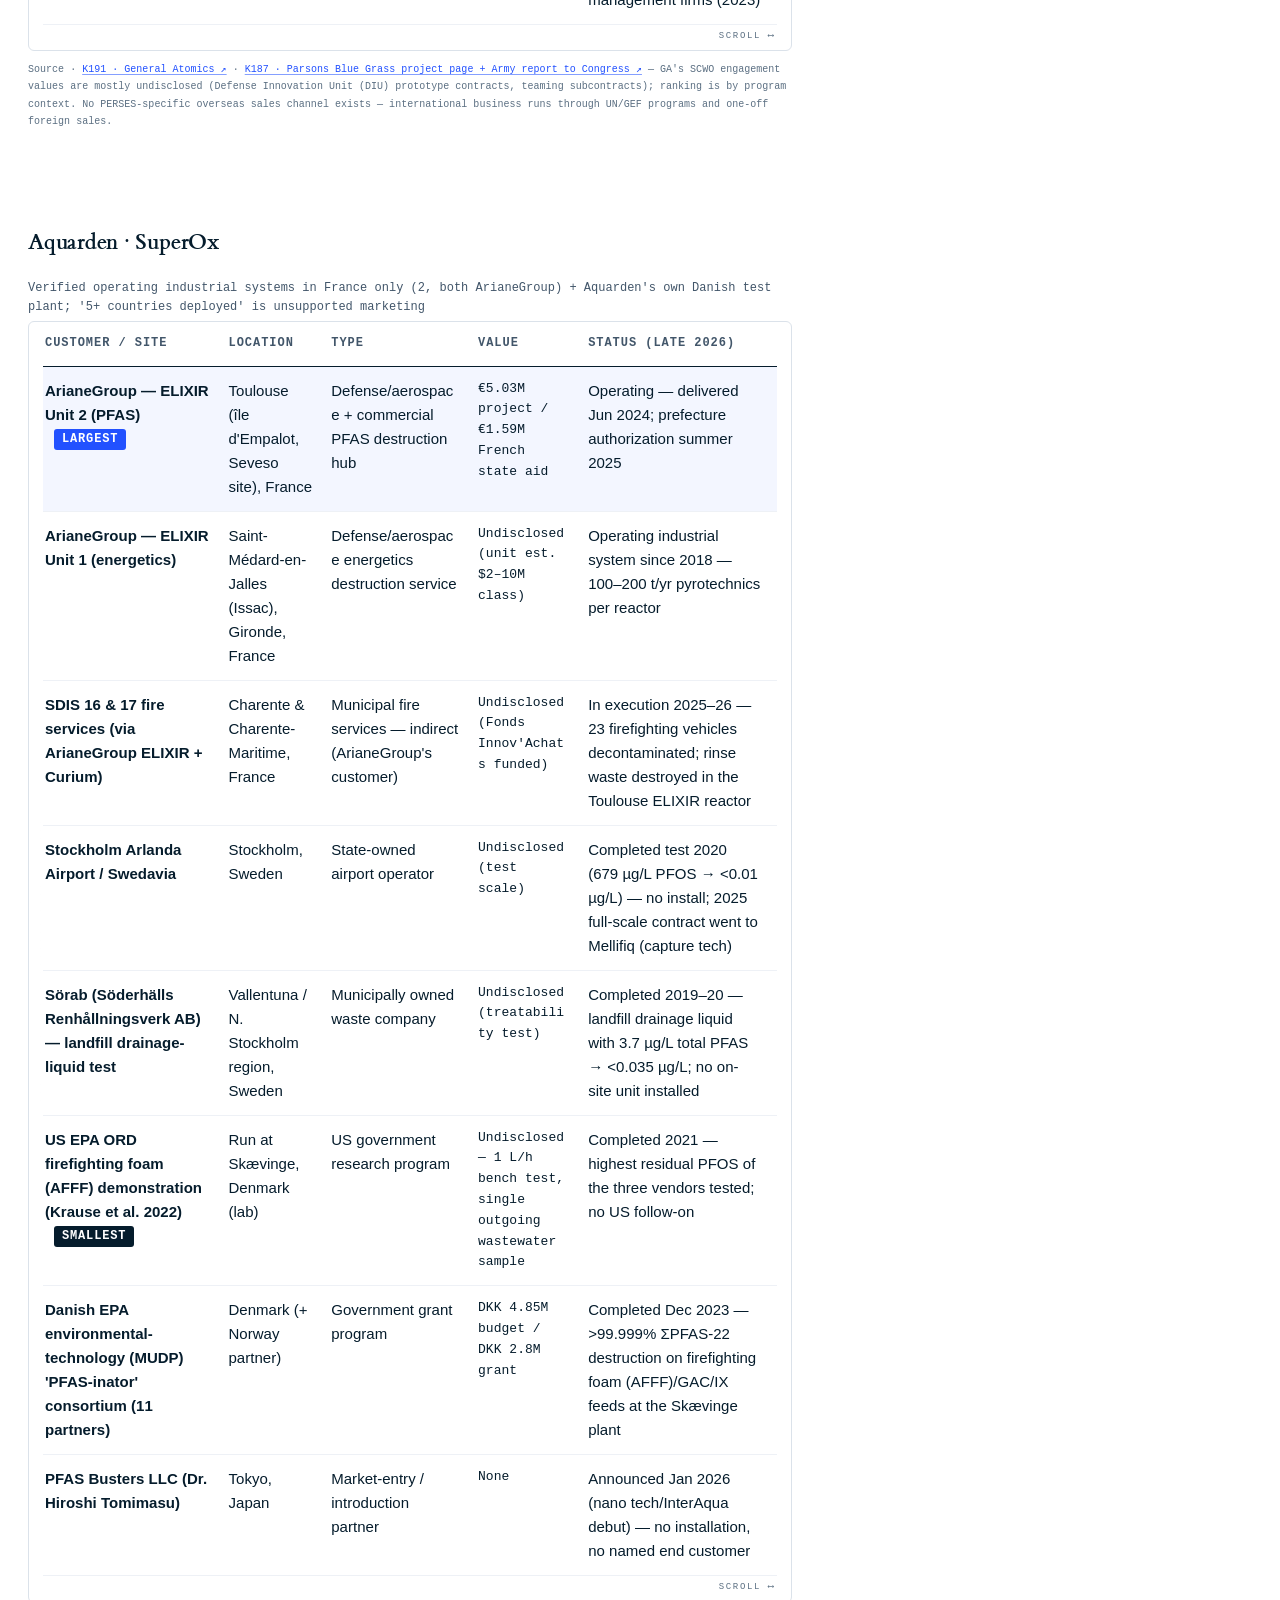
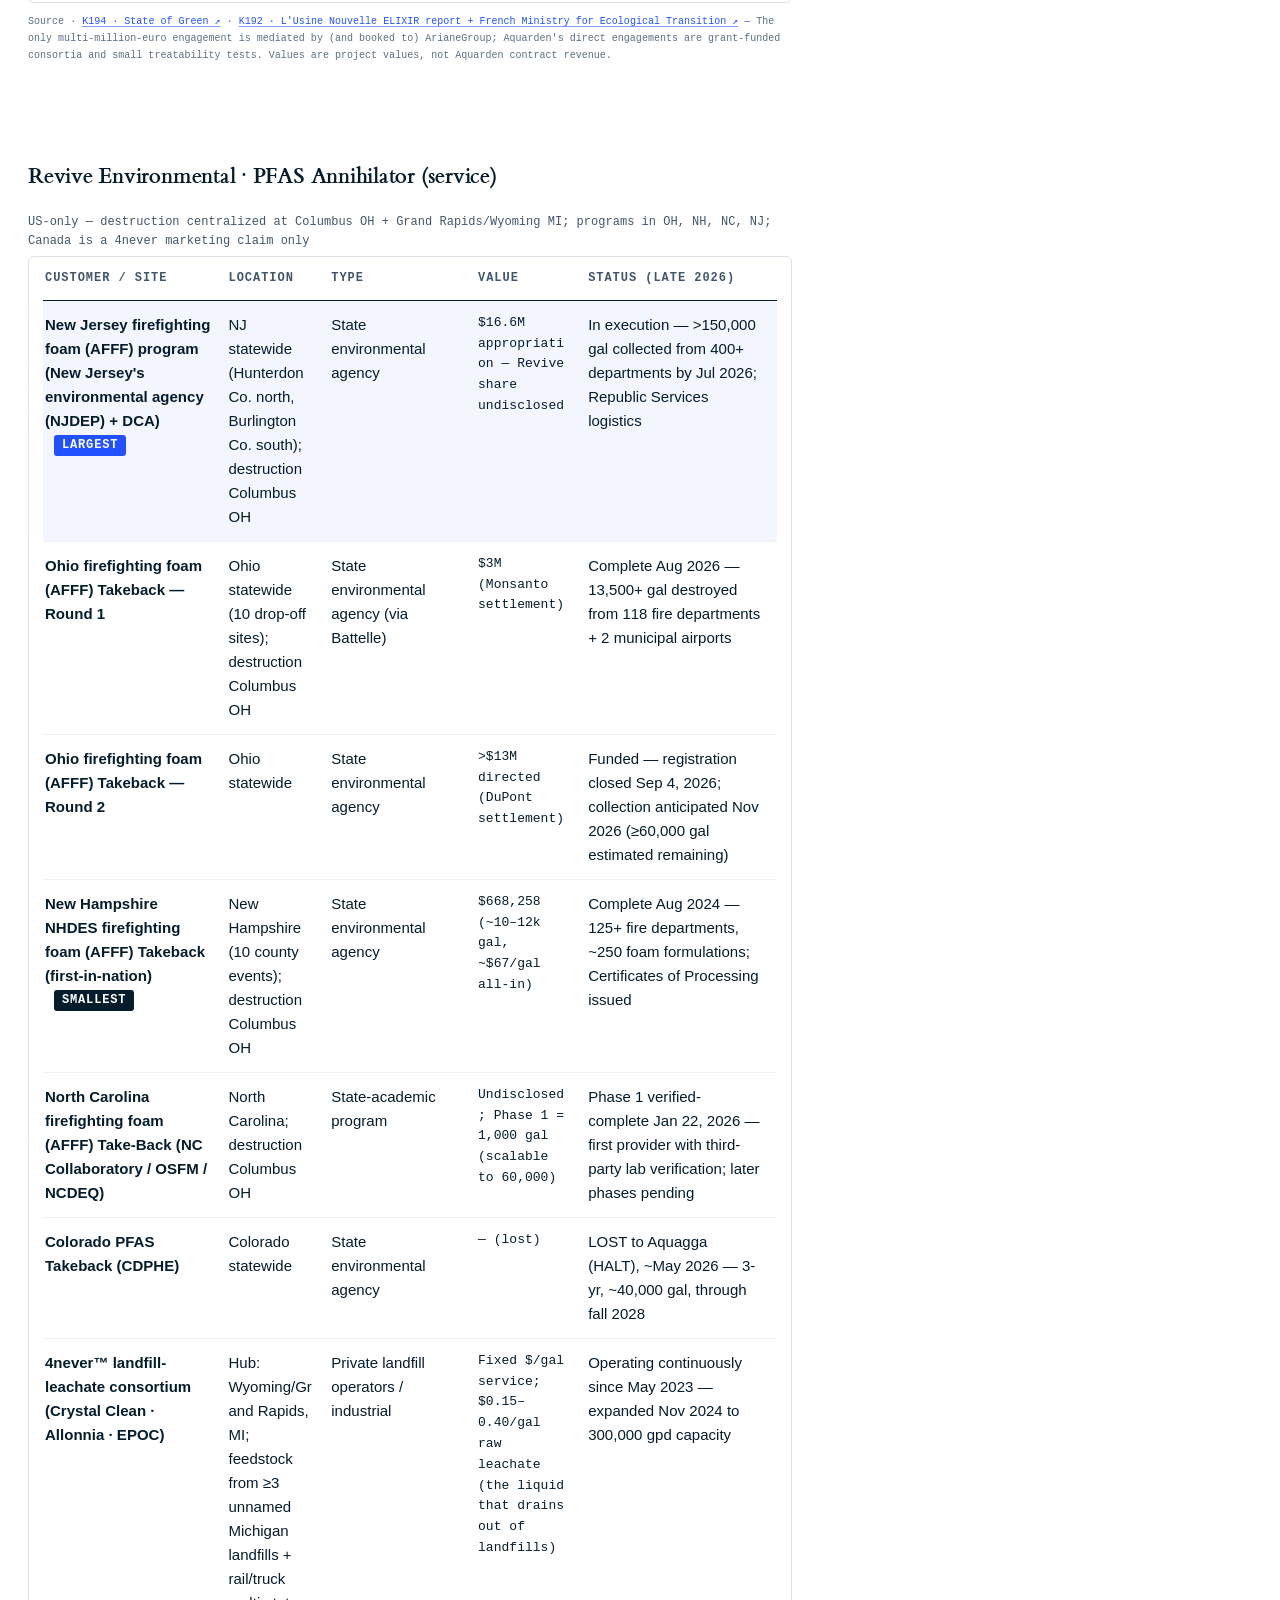
==== commit 47b9da78: "Sync with production overhaul: plain ranked list replaces league chart, layout fixes, new 3D modules" ====
--- a/competitors.html
+++ b/competitors.html
@@ -4,7 +4,7 @@
 <meta charset="utf-8">
 <meta name="viewport" content="width=device-width, initial-scale=1">
 <title>Competitive Intelligence — HCSP Cross-Industry Value &amp; Financial Impact Analysis</title>
-<meta name="description" content="The SCWO field: a forty-year graveyard, four verifiable commercial operators, the cross-company matrix, and the sub-$1M scale gap nobody serves.">
+<meta name="description" content="The SCWO field: forty years of failed or exited ventures, four verifiable commercial operators, the cross-company matrix, and the sub-$1M scale gap the four SCWO operators don't serve.">
 <link rel="stylesheet" href="css/fonts.css">
 <link rel="stylesheet" href="css/style.css">
 </head>
@@ -27,11 +27,11 @@
 
 <!-- ═══ Page hero ═══ -->
 <header class="page-hero">
-  <p class="sec-no">Part II · Competitive intelligence</p>
+  <p class="sec-no">§4 · Competitive intelligence</p>
   <h1>The field, and the gap it leaves open</h1>
   <p class="ph-sub">Commercial supercritical water oxidation (SCWO) — a way of destroying waste with very hot, high-pressure water — has a forty-year casualty list built on corrosion and salt plugging. Four
     organizations still operate verifiable commercial systems — read their filings, not their websites — and none of
-    them sells anything a small facility can buy and run itself.</p>
+    the four operating SCWO vendors sells anything a small facility can buy and run itself.</p>
   <div class="hero-chips">
     <button class="chip" data-goto="#sec-players">§4 · The field</button>
     <button class="chip" data-goto="#sec-deepdive">§4B · The field, up close</button>
@@ -45,7 +45,7 @@
 <section id="sec-players" class="band" data-win="players">
   <div class="prose">
     <p class="sec-no">§4 · The field</p>
-    <h2>A forty-year graveyard, and four organizations still standing</h2>
+    <h2>Forty years of failed or exited ventures, and four organizations still standing</h2>
     <p class="dek">Commercial SCWO has a long casualty list built on corrosion and salt plugging — which is exactly why
       the survivors' operating records, and their finances, carry the evidentiary weight.</p>
     <p>As of 2021 only about six commercial SCWO plants operated worldwide; a 2019 review found all commercially
@@ -68,8 +68,8 @@
     <div class="note-box">
       <p><b>Existing incineration suppliers are the real competitor.</b> Roughly 24 licensed US hazardous-waste incinerators (RCRA combustors) run at
         87–92% utilization with one new unit permitted in three decades and 5–7%/yr price escalation. HCSP does not need
-        to beat their price by a little; the no-air-permit moat and on-site liability elimination let it sell speed and
-        certainty while pricing at $2–5/gal beneath a $5–50/gal umbrella.</p>
+        to beat their price by a little; the no-air-permit advantage and on-site liability elimination let it sell speed and
+        certainty while pricing at $2–5/gal beneath the $5–50/gal that existing suppliers charge.</p>
     </div>
   </div>
 </section>
@@ -81,7 +81,7 @@
     <h2>Four survivors, one shared blind spot: everything below a million dollars</h2>
     <p class="dek">Read the filings and registries, not the websites: a publicly listed company whose auditors warn it may run out of money, a niche line
       inside a $3.2B defense contractor, a Danish shop of eleven people that owes more than it owns, and a centralized service joint venture that
-      just changed CEOs. None of them sells anything a small facility can buy and run itself.</p>
+      just changed CEOs. None of the four operating SCWO vendors sells anything a small facility can buy and run itself.</p>
     <p>The four profiles below are built only from primary records — SEC filings and prospectuses, the Danish company
       registry, state purchasing and settlement records, and US EPA and defense research program records — each dated and
       clickable down to its source. For each operator: the balance sheet as filed, the customers that actually pay versus the pipeline
@@ -99,8 +99,8 @@
     <h3 class="sub-h">The scale gap, drawn</h3>
     <p>Each lane starts where that competitor's smallest evidenced offering begins, on a deal-size axis read against
       facility size — small farm or fabrication shop at the left, national programs at the right. Dashed or hollow spans
-      are services and pilots, not equipment a customer can buy and run. The blue zone below ≈$1M is what nobody
-      serves: that is HCSP's opening.</p>
+      are services and pilots, not equipment a customer can buy and run. The blue zone below ≈$1M is the zone the four
+      SCWO operators don't serve: that is HCSP's opening.</p>
   </div>
   <div class="wide xl"><div id="scalegap-chart" class="chart-frame"></div></div>
   <div class="prose">
@@ -143,9 +143,9 @@
       Revive is US-only with destruction centralized in Columbus, Ohio and Grand Rapids, Michigan, and all waste
       freighted to those two nodes.</p>
     <div class="note-box">
-      <p><b>No competitor runs a true global small-facility channel — and that sharpens the scale-gap thesis.</b>
+      <p><b>None of the four SCWO vendors runs a true global small-facility channel — and that sharpens the scale-gap thesis.</b>
         The gap below ≈$1M is not a regional accident that a stronger export program will close: it is structural in
-        all four business models. Nobody sells a small facility anything it can buy and run itself, in any geography —
+        all four business models. None of the four sells a small facility anything it can buy and run itself, in any geography —
         and the two players with any international reach (GA via aid programs, Aquarden via ArianeGroup) reach foreign
         customers only through large channels run by governments or prime contractors.</p>
     </div>
@@ -163,8 +163,8 @@
     </nav>
     <div class="dl-compact">
       <p class="dl-head">Downloads</p>
-      <p class="dl-line"><a href="downloads/HCSP_Industry_Value_Report_v7.pdf">Report v7 · PDF</a> ·
-        <a href="downloads/HCSP_Industry_Value_Report_v7.docx">DOCX</a> ·
+      <p class="dl-line"><a href="downloads/HCSP_Industry_Value_Report.pdf">Report · PDF</a> ·
+        <a href="downloads/HCSP_Industry_Value_Report.docx">DOCX</a> ·
         <a href="downloads/HCSP_Grants_Strategy.docx">Grants Strategy · DOCX</a> ·
         <a href="downloads/HCSP_Grants_Database.xlsx">Grants Database · XLSX</a> ·
         <a href="downloads/HCSP_Competitor_Intelligence.pdf">Competitor Intelligence · PDF</a> ·
@@ -195,7 +195,7 @@
         <div><dt>Refrigeration ton</dt><dd>A standard measure of cooling capacity; 500 tons ≈ 1.8 MW of cooling.</dd></div>
       </dl>
     </details>
-    <p class="colophon">Interactive research edition · Compiled September 2026 · Full source register (K1–K196) on the
+    <p class="colophon">Interactive research report · Compiled September 2026 · Full source register (K1–K206) on the
       <a href="index.html#sec-sources">Market Analysis page</a> · No investment advice</p>
   </div>
 </footer>
--- a/css/style.css
+++ b/css/style.css
@@ -808,6 +808,38 @@
   color: var(--ink-lo); border: 1px dashed var(--ink-lo); border-radius: 4px;
   padding: 6px 10px; margin: 12px 0 0; line-height: 1.6;
 }
+
+/* ── plain-language "what this shows" line above core charts ── */
+.chart-plain {
+  font-family: var(--serif); font-size: 13.5px; line-height: 1.55;
+  color: var(--ink-md); margin: 0 0 12px; max-width: 76ch;
+}
+
+/* ── league ranked list (plain DOM replacement for the old bar chart) ── */
+.lg-list { list-style: none; margin: 0; padding: 0; }
+.lg-row {
+  display: flex; gap: 14px; align-items: baseline;
+  padding: 9px 10px; border-bottom: 1px solid var(--line-lo); cursor: pointer;
+}
+.lg-row:hover { background: var(--paper-hi); }
+.lg-rank { font-family: var(--mono); font-size: 13px; font-weight: 700; color: var(--red); min-width: 26px; text-align: right; flex: none; }
+.lg-main { flex: 1; min-width: 0; }
+.lg-top { display: flex; gap: 10px; align-items: baseline; flex-wrap: wrap; }
+.lg-name { font-family: var(--serif); font-weight: 700; font-size: 14.5px; color: var(--ink); }
+.lg-val { font-family: var(--mono); font-size: 12.5px; font-weight: 700; color: var(--ink); white-space: nowrap; }
+.lg-tag {
+  font-family: var(--mono); font-size: 10px; letter-spacing: .03em;
+  border: 1px solid var(--line); border-radius: 999px; padding: 1px 8px; color: var(--ink-md); white-space: nowrap;
+}
+.lg-tag.lg-g1 { border-color: var(--red); color: var(--red); }
+.lg-tag.lg-low { border-color: var(--gold); color: var(--gold); }
+.lg-why { margin: 2px 0 0; font-size: 12.5px; color: var(--ink-md); line-height: 1.55; max-width: 90ch; }
+.lg-note {
+  font-family: var(--mono); font-size: 11px; color: var(--ink-lo);
+  border: 1px dashed var(--ink-lo); border-radius: 4px;
+  padding: 6px 10px; margin: 12px 0 0; line-height: 1.6;
+}
+table.lg-table tbody tr { cursor: pointer; }
 .lc-flag {
   font-family: var(--mono); font-size: 9px; font-weight: 700; letter-spacing: .08em;
   color: var(--ink-lo); border: 1px dashed var(--ink-lo); border-radius: 3px; padding: 0 4px;
@@ -843,7 +875,7 @@
 @media (max-width: 900px) { .cp-grid { grid-template-columns: 1fr; gap: 28px; } }
 
 /* cross-company matrix: clickable cells */
-#comp-table td.cmp-dim { white-space: nowrap; vertical-align: top; }
+#comp-table td.cmp-dim { white-space: normal; vertical-align: top; }
 #comp-table td.cmp-cell { cursor: pointer; font-size: 12.5px; line-height: 1.55; vertical-align: top; min-width: 150px; transition: background .15s; }
 #comp-table td.cmp-cell:hover { background: var(--hi); }
 #comp-table td.cmp-cell::after {
@@ -1192,6 +1224,16 @@
 .cust-head .sub-h { margin-bottom: 4px; }
 .cust-geo { font-family: var(--mono); font-size: 12px; color: var(--ink-md); line-height: 1.6; margin: 0 0 4px; }
 table.dt.cust-dt th, table#geo-table.dt th { font-size: 12px; }
+/* customer tables: fixed layout so every column stays inside the frame — no clipped cells */
+table.dt.cust-dt { table-layout: fixed; width: 100%; }
+table.dt.cust-dt th:nth-child(1), table.dt.cust-dt td:nth-child(1) { width: 25%; }
+table.dt.cust-dt th:nth-child(2), table.dt.cust-dt td:nth-child(2) { width: 14%; }
+table.dt.cust-dt th:nth-child(3), table.dt.cust-dt td:nth-child(3) { width: 20%; }
+table.dt.cust-dt th:nth-child(4), table.dt.cust-dt td:nth-child(4) { width: 15%; }
+table.dt.cust-dt th:nth-child(5), table.dt.cust-dt td:nth-child(5) { width: 26%; }
+table.dt.cust-dt td.num { white-space: normal; }
+#geo-table td.gm-cell { min-width: 0; }
+#geo-table { table-layout: fixed; width: 100%; }
 
 /* largest / smallest flag chips — filled AA pairs (white on blue ≥5.9:1; white on ink ≥14:1) */
 .flag-chip {
@@ -1319,3 +1361,12 @@
 .mr-row:focus-visible { outline: 2px solid var(--red); outline-offset: -2px; }
 .mr-sub { font-weight: 600; color: var(--ink); min-width: 170px; }
 .mr-note { color: var(--ink-md); }
+
+/* comp/geo tables: wrap instead of clipping */
+#comp-table, #geo-table { table-layout: fixed; width: 100%; }
+#comp-table td, #comp-table th, #geo-table td, #geo-table th { white-space: normal; overflow-wrap: break-word; }
+#comp-table th.cmp-dim, #comp-table td.cmp-dim { width: 18%; }
+#geo-table .flag-chip, #geo-table .gm { white-space: normal; }
+/* customer tables: headers wrap, long tokens break instead of clipping */
+table.dt.cust-dt th { white-space: normal; }
+table.dt.cust-dt td { overflow-wrap: break-word; }
